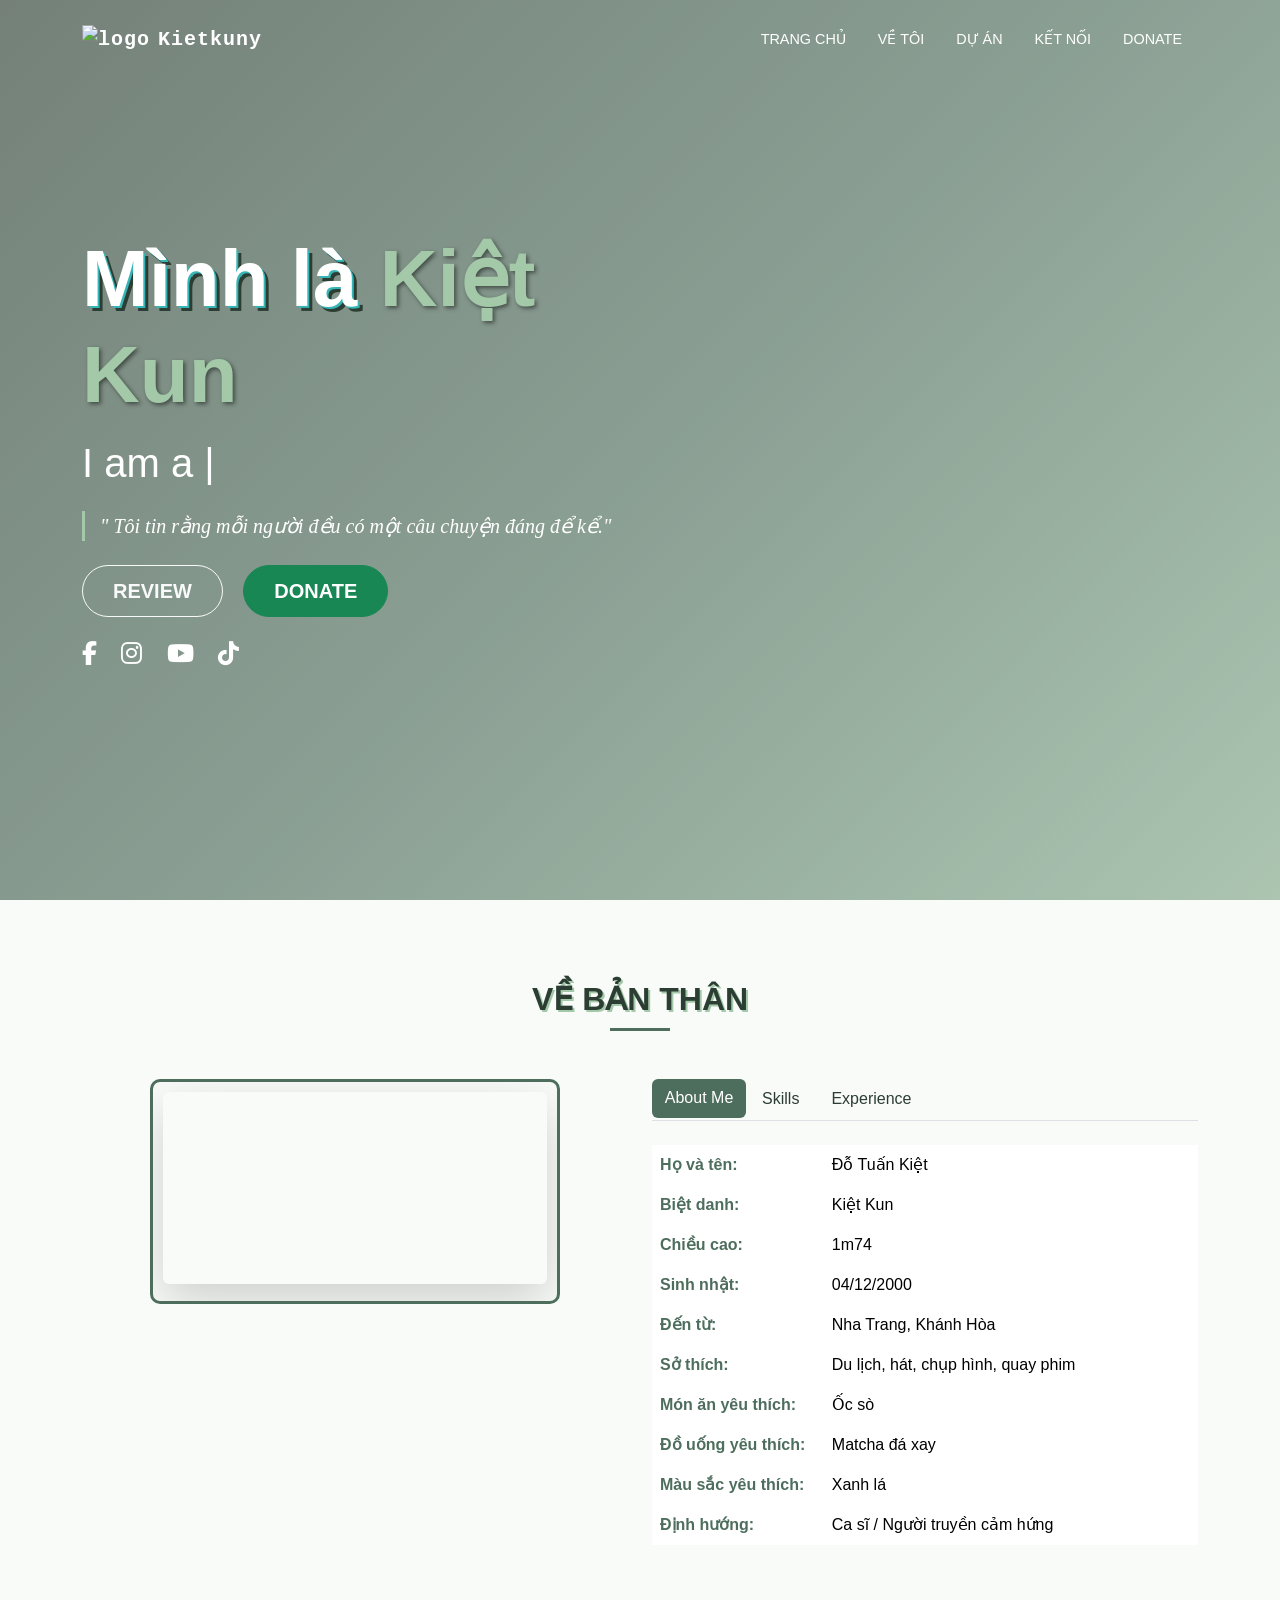
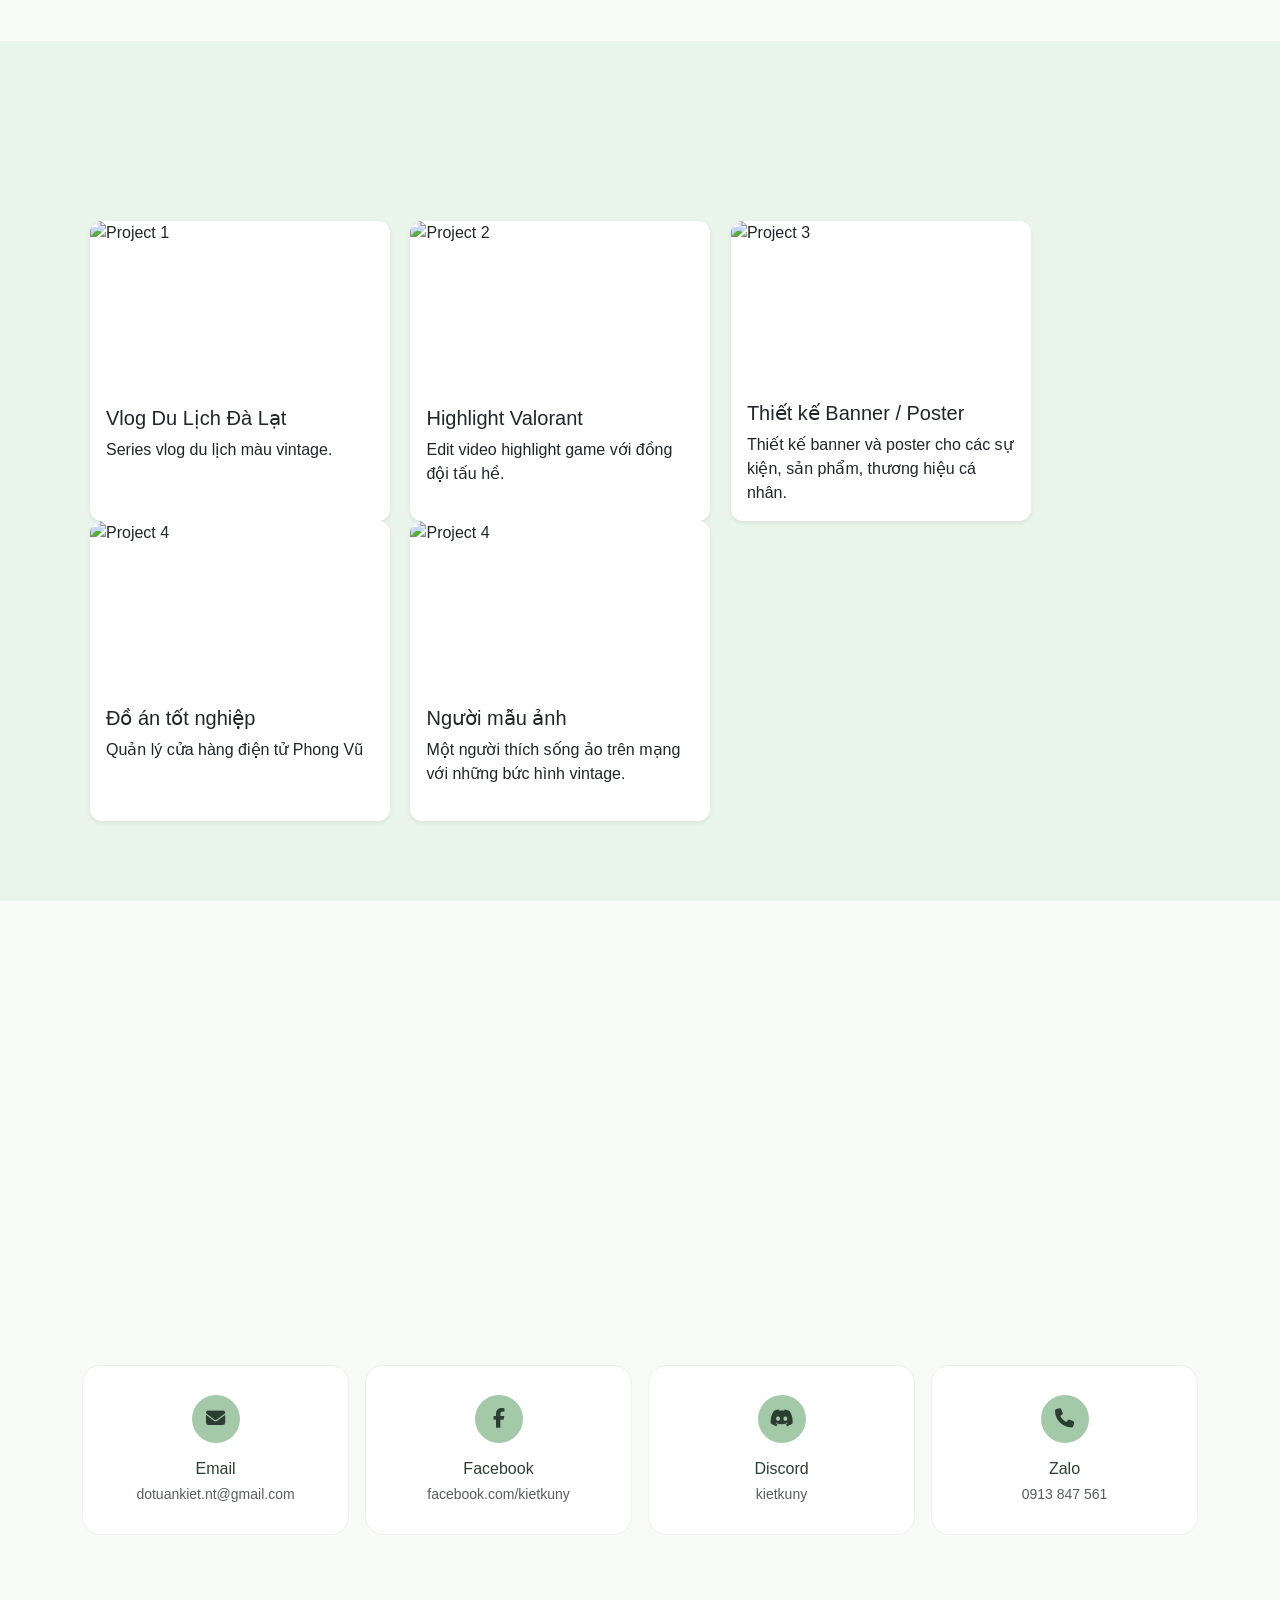
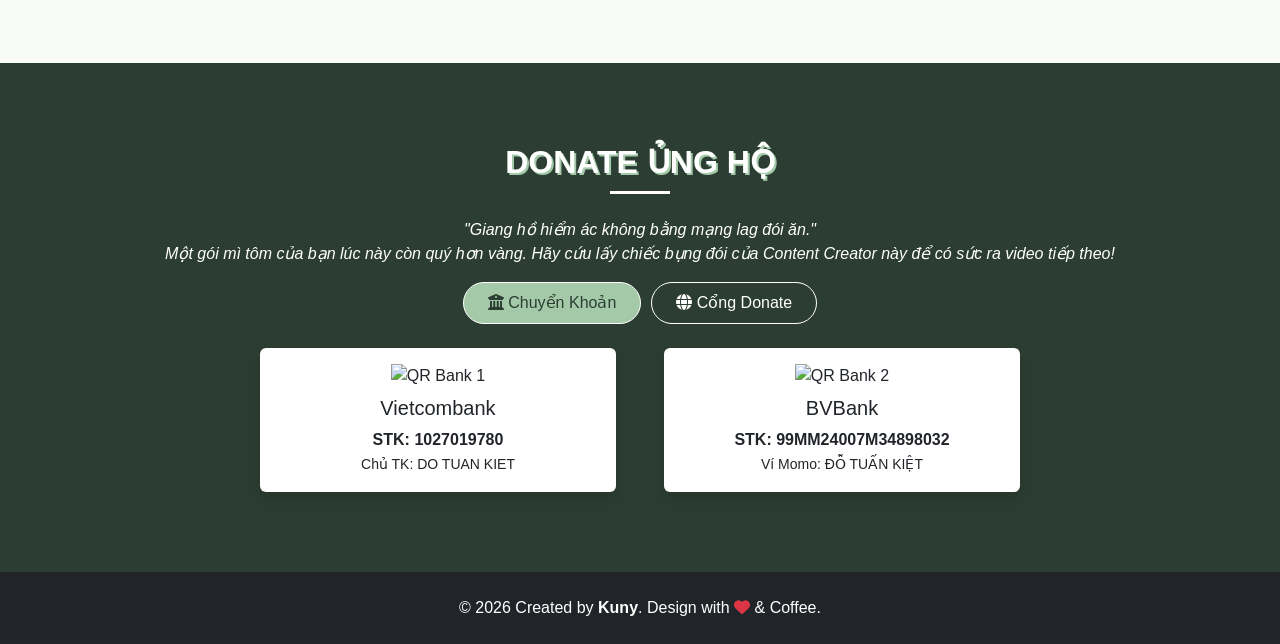
==== index.html @ 97b55688 "update" ====
<!DOCTYPE html>
<html lang="vi">

<head>
  <meta charset="UTF-8">
  <meta name="viewport" content="width=device-width, initial-scale=1.0">
  <title>Kiệt Kun</title>
  <link href="https://cdn.jsdelivr.net/npm/bootstrap@5.3.8/dist/css/bootstrap.min.css" rel="stylesheet"
    integrity="sha384-sRIl4kxILFvY47J16cr9ZwB07vP4J8+LH7qKQnuqkuIAvNWLzeN8tE5YBujZqJLB" crossorigin="anonymous">
  <link rel="stylesheet" href="https://cdnjs.cloudflare.com/ajax/libs/font-awesome/6.4.0/css/all.min.css">
  <link href="https://unpkg.com/aos@2.3.1/dist/aos.css" rel="stylesheet">
  <link rel="stylesheet" type="text/css" href="https://cdn.jsdelivr.net/npm/slick-carousel@1.8.1/slick/slick.css" />
  <link rel="stylesheet" type="text/css"
    href="https://cdn.jsdelivr.net/npm/slick-carousel@1.8.1/slick/slick-theme.css" />
  <link rel="stylesheet" href="style.css">
  <link rel="icon" type="image/x-icon" href="img/LogoWeb.svg">
</head>

<body>

  <nav class="navbar navbar-expand-lg fixed-top navbar-dark transition-all" id="mainNav">
    <div class="container">
      <a class="navbar-brand font-vintage" href="#home"><img src="img/LogoWeb.svg" alt="logo" width="40"
          class="me-2">Kietkuny</a>
      <button class="navbar-toggler" type="button" data-bs-toggle="collapse" data-bs-target="#navbarNav">
        <span class="navbar-toggler-icon"></span>
      </button>
      <div class="collapse navbar-collapse justify-content-end" id="navbarNav">
        <ul class="navbar-nav">
          <li class="nav-item px-lg-2 px-0"><a class="nav-link" href="#home">Trang chủ</a></li>
          <li class="nav-item px-lg-2 px-0"><a class="nav-link" href="#about">Về tôi</a></li>
          <li class="nav-item px-lg-2 px-0"><a class="nav-link" href="#projects">Dự án</a></li>
          <li class="nav-item px-lg-2 px-0"><a class="nav-link" href="#connection">Kết nối</a></li>
          <li class="nav-item px-lg-2 px-0"><a class="nav-link" href="#donate">Donate</a></li>
        </ul>
      </div>
    </div>
  </nav>

  <section id="home" class="d-flex align-items-end align-items-md-center position-relative">
    <div class="bg-overlay"></div>
    <!-- Giữ nguyên canvas âm nhạc của bạn -->
    <!-- <canvas id="canvas" style="position: absolute; z-index:2;"></canvas> -->
    <div class="container text-white position-relative z-2">
      <div class="row">
        <div class="col-xl-6 mb-5 mb-md-0 pb-5 pb-md-0">
          <h1 class="text-3d-vintage display-1 fw-bold" data-aos="fade-right">Mình là <span class="text-highlight">Kiệt
              Kun</span></h1>
          <h2 class="h1 mt-3" data-aos="fade-right" data-aos-delay="200">
            I am a <span class="txt-type" data-wait="2000"
              data-words='["CONTENT CREATOR","VIDEO EDITOR","DESIGNER","WEB DEVELOPER","IT SPECIALIST"]'></span><span
              class="cursor">|</span>
          </h2>
          <p class="lead fst-italic mt-md-4 mt-2 slogan" data-aos="fade-up" data-aos-delay="400">
            "&nbsp;Tôi tin rằng mỗi người đều có một câu chuyện đáng để kể."
            <!-- "&nbsp; Trong cuộc sống, ta không thật sự cần lời khuyên từ người khác. Họ không thể hiểu, cho đến lúc mình
            tự trải
            qua." -->
          </p>
          <div class="mt-md-4 mt-2" data-aos="fade-up" data-aos-delay="600">
            <a href="https://docs.google.com/forms/d/e/1FAIpQLSfxaPSi_sjHv0DlFE9_MrO3W6-qJ_SB66-bH8u1UAaRclapxg/viewform?usp=sf_link"
              class="btn btn-outline-light btn-lg me-3 custom-btn mt-sm-0">REVIEW</a>
            <a href="#donate" class="btn btn-success btn-lg custom-btn mt-sm-0">DONATE</a>
          </div>
          <div class="social-icons mt-md-4 mt-3" data-aos="fade-up" data-aos-delay="800">
            <a href="https://www.facebook.com/kietkuny/"><i class="fab fa-facebook-f"></i></a>
            <a href="https://www.instagram.com/kietkuny/"><i class="fab fa-instagram"></i></a>
            <a href="https://www.youtube.com/@kietkuny"><i class="fab fa-youtube"></i></a>
            <a href="https://www.tiktok.com/@kietkuny.social"><i class="fab fa-tiktok"></i></a>
          </div>
        </div>
      </div>
    </div>
  </section>

  <section id="about" class="section-padding">
    <div class="container">
      <div class="section-title text-center mb-5" data-aos="fade-up">
        <h2>Về Bản Thân</h2>
        <div class="line"></div>
      </div>
      <div class="row">
        <div class="col-lg-6 mb-4 mb-lg-0" data-aos="fade-right">
          <div class="about-img-wrapper mx-auto col-lg-8 ">
            <!-- <img src="img/about.jpg" alt="Profile" class="img-fluid rounded shadow-lg"> -->
            <video autoplay muted playsinline loop preload="auto" class="img-fluid rounded shadow-lg">
              <source src="img/about.mp4" type="video/mp4">
              Your browser does not support the video tag.
            </video>
          </div>
        </div>
        <div class="col-lg-6" data-aos="fade-left">
          <ul class="nav nav-tabs vintage-tabs mb-4" id="myTab" role="tablist">
            <li class="nav-item" role="presentation">
              <button class="nav-link active" id="info-tab" data-bs-toggle="tab" data-bs-target="#info"
                type="button">About Me</button>
            </li>
            <li class="nav-item" role="presentation">
              <button class="nav-link" id="skills-tab" data-bs-toggle="tab" data-bs-target="#skills"
                type="button">Skills</button>
            </li>
            <li class="nav-item" role="presentation">
              <button class="nav-link" id="exp-tab" data-bs-toggle="tab" data-bs-target="#exp"
                type="button">Experience</button>
            </li>
          </ul>
          <div class="tab-content" id="myTabContent">
            <div class="tab-pane fade show active" id="info" role="tabpanel">
              <table class="table table-borderless vintage-table">
                <tbody>
                  <tr>
                    <th>Họ và tên: </th>
                    <td class="ps-3">Đỗ Tuấn Kiệt</td>
                  </tr>
                  <tr>
                    <th>Biệt danh:</th>
                    <td class="ps-3">Kiệt Kun</td>
                  </tr>
                  <tr>
                    <th>Chiều cao:</th>
                    <td class="ps-3">1m74</td>
                  </tr>
                  <tr>
                    <th>Sinh nhật:</th>
                    <td class="ps-3">04/12/2000</td>
                  </tr>
                  <!-- <tr>
                    <th>Cung hoàng đạo:</th>
                    <td class="ps-3">Nhân mã</td>
                  </tr> -->
                  <!-- <tr>
                    <th>Tình trạng:</th>
                    <td class="ps-3">Độc thân</td>
                  </tr> -->
                  <tr>
                    <th>Đến từ: </th>
                    <td class="ps-3">Nha Trang, Khánh Hòa</td>
                  </tr>
                  <tr>
                    <th>Sở thích:</th>
                    <td class="ps-3">Du lịch, hát, chụp hình, quay phim</td>
                  </tr>
                  <tr>
                    <th>Món ăn yêu thích:</th>
                    <td class="ps-3">Ốc sò</td>
                  </tr>
                  <tr>
                    <th>Đồ uống yêu thích:</th>
                    <td class="ps-3">Matcha đá xay</td>
                  </tr>
                  <tr>
                    <th>Màu sắc yêu thích:</th>
                    <td class="ps-3">Xanh lá</td>
                  </tr>
                  <tr>
                    <th>Định hướng:</th>
                    <td class="ps-3">Ca sĩ / Người truyền cảm hứng</td>
                  </tr>
                </tbody>
              </table>
            </div>
            <div class="tab-pane fade" id="skills" role="tabpanel">
              <div class="skill-item mb-3">
                <div class="d-flex justify-content-between"><span>Adobe Premiere / Capcut</span><span>85%</span></div>
                <div class="progress">
                  <div class="progress-bar" style="width: 85%"></div>
                </div>
              </div>
              <div class="skill-item mb-3">
                <div class="d-flex justify-content-between"><span>Adobe Illustrator / Canva</span><span>80%</span></div>
                <div class="progress">
                  <div class="progress-bar" style="width: 80%"></div>
                </div>
              </div>
              <div class="skill-item mb-3">
                <div class="d-flex justify-content-between"><span>Viết content</span><span>80%</span></div>
                <div class="progress">
                  <div class="progress-bar" style="width: 80%"></div>
                </div>
              </div>
              <div class="skill-item mb-3">
                <div class="d-flex justify-content-between"><span>Chụp hình / Quay phim</span><span>90%</span></div>
                <div class="progress">
                  <div class="progress-bar" style="width: 90%"></div>
                </div>
              </div>
              <div class="skill-item mb-3">
                <div class="d-flex justify-content-between"><span>Wordpress / Low code</span><span>70%</span></div>
                <div class="progress">
                  <div class="progress-bar" style="width: 70%"></div>
                </div>
              </div>
              <div class="skill-item mb-3">
                <div class="d-flex justify-content-between"><span>Cài window / office</span><span>95%</span></div>
                <div class="progress">
                  <div class="progress-bar" style="width: 95%"></div>
                </div>
              </div>
            </div>
            <div class="tab-pane fade" id="exp" role="tabpanel">
              <div class="timeline-item">
                <h5>IT văn phòng</h5>
                <span class="text-muted">10/2025 - 4/2026</span>
                <p>Hỗ trợ phần cứng và phần mềm, khắc phục sự cố kỹ thuật và tạo banner và video quảng cáo cho công ty
                  và
                  nhà hàng.</p>
              </div>
              <div class="timeline-item">
                <h5>Lập trình low code</h5>
                <span class="text-muted">1/2025 - 6/2025</span>
                <p>Phát triển ứng dụng bằng các nền tảng low code (outsystems)</p>
              </div>
              <div class="timeline-item mt-3">
                <h5>IT Bệnh viện</h5>
                <span class="text-muted">4/2024 - 10/2024</span>
                <p>Quản lý phần mềm và phần cứng ở bệnh viện</p>
              </div>
              <div class="timeline-item mt-3">
                <h5>Lập trình website wordpress</h5>
                <span class="text-muted">11/2023 - 2/2024</span>
                <p>Lập trình frontend website wordpress</p>
              </div>
            </div>
          </div>
        </div>
      </div>
    </div>
  </section>

  <section id="projects" class="section-padding bg-light-green">
    <div class="container">
      <div class="section-title text-center mb-5" data-aos="fade-up">
        <h2>Dự Án Đã Làm</h2>
        <div class="line"></div>
      </div>
      <div class="project-slider" data-aos="zoom-in">
        <a href="https://youtu.be/KRDoWgZm43k?si=TYJfLD7tgCbdJThU" class="project-card mx-2 text-decoration-none">
          <div class="card-3d card border-0 shadow-sm">
            <div class="overflow-hidden card-img-wrapper">
              <img src="img/project-2.jpg" class="card-img-top" alt="Project 1">
            </div>
            <div class="card-body">
              <h5 class="card-title">Vlog Du Lịch Đà Lạt</h5>
              <p class="card-text">Series vlog du lịch màu vintage.</p>
            </div>
          </div>
        </a>
        <a href="https://youtu.be/jgY2ZSnOLbM?si=ZwVmwtkTjX5RrKqD" class="project-card mx-2 text-decoration-none">
          <div class="card-3d card border-0 shadow-sm">
            <div class="overflow-hidden card-img-wrapper">
              <img src="img/project-5.jpg" class="card-img-top" alt="Project 2">
            </div>
            <div class="card-body">
              <h5 class="card-title">Highlight Valorant</h5>
              <p class="card-text">Edit video highlight game với đồng đội tấu hề.</p>
            </div>
          </div>
        </a>
        <a href="#" class="project-card mx-2 text-decoration-none" data-bs-toggle="modal"
          data-bs-target="#modal-banner">
          <div class="card-3d card border-0 shadow-sm">
            <div class="overflow-hidden card-img-wrapper">
              <img src="img/project-3.jpg" class="card-img-top" alt="Project 3">
            </div>
            <div class="card-body">
              <h5 class="card-title">Thiết kế Banner / Poster</h5>
              <p class="card-text">Thiết kế banner và poster cho các sự kiện, sản phẩm, thương hiệu cá nhân.</p>
            </div>
          </div>
        </a>
        <a href="https://github.com/kietkuny/phongvustore" class="project-card mx-2 text-decoration-none">
          <div class="card-3d card border-0 shadow-sm">
            <div class="overflow-hidden card-img-wrapper">
              <img src="img/project-1.jpg" class="card-img-top" alt="Project 4">
            </div>
            <div class="card-body">
              <h5 class="card-title">Đồ án tốt nghiệp</h5>
              <p class="card-text">Quản lý cửa hàng điện tử Phong Vũ</p>
            </div>
          </div>
        </a>
        <a href="#" class="project-card mx-2 text-decoration-none" data-bs-toggle="modal" data-bs-target="#modal-img">
          <div class="card-3d card border-0 shadow-sm">
            <div class="overflow-hidden card-img-wrapper">
              <img src="img/project-4.jpg" class="card-img-top" alt="Project 4">
            </div>
            <div class="card-body">
              <h5 class="card-title">Người mẫu ảnh</h5>
              <p class="card-text">Một người thích sống ảo trên mạng với những bức hình vintage.</p>
            </div>
          </div>
        </a>

      </div>

      <div class="project-items-slider">
        <div class="modal fade" id="modal-banner" tabindex="-1" aria-labelledby="exampleModalLabel" aria-hidden="true">
          <div class="modal-dialog modal-xl modal-dialog-centered">
            <div class="modal-content">
              <div class="modal-header text-center">
                <h1 class="modal-title fs-5 w-100" id="exampleModalLabel">Thiết kế Banner / Poster</h1>
                <button type="button" class="btn-close" data-bs-dismiss="modal" aria-label="Close"></button>
              </div>
              <div class="modal-body modal-slider mb-3">
                <div class="slider-for">
                  <div><img src="img/design/Hiền triết Sage.png" alt="Hiền triết Sage"></div>
                  <div><img src="img/design/hpny.png" alt="hpny"></div>
                  <div><img src="img/design/poster vqmm.png" alt="poster vqmm"></div>
                  <div><img src="img/design/Thumbnail.png" alt="Thumbnail"></div>
                  <div><img src="img/design/tết poster.png" alt="tết poster"></div>
                  <div><img src="img/design/Đánh giá GGMaps.png" alt="Đánh giá GGMaps"></div>
                  <div><img src="img/design/ytc1-4.png" alt="ytc1-4"></div>
                  <div><img src="img/design/ytc16-5.png" alt="ytc16-5"></div>
                  <div><img src="img/design/ytc30-4.1-5.png" alt="ytc30-4.1-5"></div>
                </div>
                <div class="slider-nav mt-4">
                  <div><img src="img/design/Hiền triết Sage.png" alt="Hiền triết Sage"></div>
                  <div><img src="img/design/hpny.png" alt="hpny"></div>
                  <div><img src="img/design/poster vqmm.png" alt="poster vqmm"></div>
                  <div><img src="img/design/Thumbnail.png" alt="Thumbnail"></div>
                  <div><img src="img/design/tết poster.png" alt="tết poster"></div>
                  <div><img src="img/design/Đánh giá GGMaps.png" alt="Đánh giá GGMaps"></div>
                  <div><img src="img/design/ytc1-4.png" alt="ytc1-4"></div>
                  <div><img src="img/design/ytc16-5.png" alt="ytc16-5"></div>
                  <div><img src="img/design/ytc30-4.1-5.png" alt="ytc30-4.1-5"></div>
                </div>
              </div>
            </div>
          </div>
        </div>
        <div class="modal fade" id="modal-img" tabindex="-1" aria-labelledby="exampleModalLabel" aria-hidden="true">
          <div class="modal-dialog modal-xl modal-dialog-centered">
            <div class="modal-content">
              <div class="modal-header text-center">
                <h1 class="modal-title fs-5 w-100" id="exampleModalLabel">Thiết kế Banner / Poster</h1>
                <button type="button" class="btn-close" data-bs-dismiss="modal" aria-label="Close"></button>
              </div>
              <div class="modal-body modal-slider mb-3">
                <div class="slider-for">
                </div>
                <div class="slider-nav mt-4">
                </div>
              </div>
            </div>
          </div>
        </div>
      </div>
    </div>
  </section>

  <section id="connection" class="section-padding mb-5">
    <div class="container">
      <div class="section-title text-center mb-1" data-aos="fade-up">
        <h2>Kết Nối & Hợp Tác</h2>
        <p class="text-muted">Đang tìm đồng đội cùng chí hướng Content Creator</p>
        <div class="line"></div>
      </div>
      <div class="row justify-content-center mb-2">
        <div class="col-md-4 mb-4" data-aos="flip-left">
          <div class="connect-card text-center p-4">
            <div class="icon-circle mb-3"><i class="fas fa-video"></i></div>
            <h4>Video Production</h4>
            <p>Chuyên quay dựng, lên ý tưởng kịch bản video ngắn/dài.</p>
          </div>
        </div>
        <div class="col-md-4 mb-4" data-aos="flip-up" data-aos-delay="100">
          <div class="connect-card text-center p-4 highlight-card">
            <div class="icon-circle mb-3"><i class="fas fa-handshake"></i></div>
            <h4>Tìm Đồng Đội</h4>
            <p>Cần tìm 1 bạn đam mê làm content, không ngại diễn xuất, cùng nhau xây kênh triệu sub!</p>
            <!-- <button class="btn btn-sm btn-outline-success mt-2">Inbox Ngay</button> -->
          </div>
        </div>
        <div class="col-md-4 mb-4" data-aos="flip-right" data-aos-delay="200">
          <div class="connect-card text-center p-4">
            <div class="icon-circle mb-3"><i class="fas fa-paint-brush"></i></div>
            <h4>Creative Design</h4>
            <p>Thiết kế thumbnail, poster, bộ nhận diện thương hiệu cá nhân.</p>
          </div>
        </div>
      </div>

      <div class="row justify-content-center contact-links gx-3 gy-3" data-aos="fade-up">
        <div class="col-6 col-sm-3">
          <a href="mailto:contact@kietkuny.com" class="contact-option text-center text-decoration-none">
            <div class="icon-circle mb-3"><i class="fas fa-envelope"></i></div>
            <h5>Email</h5>
            <p class="small text-muted mb-0">dotuankiet.nt@gmail.com</p>
          </a>
        </div>
        <div class="col-6 col-sm-3">
          <a href="https://facebook.com/kietkuny" target="_blank"
            class="contact-option text-center text-decoration-none">
            <div class="icon-circle mb-3"><i class="fab fa-facebook-f"></i></div>
            <h5>Facebook</h5>
            <p class="small text-muted mb-0">facebook.com/kietkuny</p>
          </a>
        </div>
        <div class="col-6 col-sm-3">
          <a href="#" class="contact-option text-center text-decoration-none">
            <div class="icon-circle mb-3"><i class="fab fa-discord"></i></div>
            <h5>Discord</h5>
            <p class="small text-muted mb-0">kietkuny</p>
          </a>
        </div>
        <div class="col-6 col-sm-3">
          <a href="#" class="contact-option text-center text-decoration-none">
            <div class="icon-circle mb-3"><i class="fas fa-phone"></i></div>
            <h5>Zalo</h5>
            <p class="small text-muted mb-0">0913 847 561</p>
          </a>
        </div>
      </div>
    </div>
  </section>

  <section id="donate" class="section-padding bg-vintage-dark text-white">
    <div class="container">
      <div class="section-title text-center mb-4" data-aos="fade-down">
        <h2 class="text-white">Donate Ủng Hộ</h2>
        <div class="line bg-white"></div>
      </div>

      <div class="text-center mb-3 donate-humor" data-aos="zoom-in">
        <p>"Giang hồ hiểm ác không bằng mạng lag đói ăn." <br>
          Một gói mì tôm của bạn lúc này còn quý hơn vàng. Hãy cứu lấy chiếc bụng đói của Content Creator này để có sức
          ra video tiếp theo!</p>
      </div>

      <div data-aos="fade-up">
        <ul class="nav nav-pills justify-content-center mb-4" id="donateTab" role="tablist">
          <li class="nav-item mt-3 mt-sm-0" role="presentation">
            <button class="nav-link active rounded-pill px-4" id="bank-tab" data-bs-toggle="pill" data-bs-target="#bank"
              type="button"><i class="fas fa-university"></i> Chuyển Khoản</button>
          </li>
          <li class="nav-item mt-3 mt-sm-0" role="presentation">
            <button class="nav-link rounded-pill px-4" id="platform-tab" data-bs-toggle="pill"
              data-bs-target="#platform" type="button"><i class="fas fa-globe"></i> Cổng Donate</button>
          </li>
        </ul>

        <div class="tab-content text-center" id="donateTabContent">
          <div class="tab-pane fade show active" id="bank" role="tabpanel">
            <div class="row justify-content-center gap-4">
              <div class="col-md-5 col-lg-4">
                <div class="bg-white p-3 rounded text-dark shadow qr-card">
                  <img src="img/IMG_6913.JPG" alt="QR Bank 1" class="img-fluid mb-2">
                  <h5>Vietcombank</h5>
                  <p class="mb-0 fw-bold copy-text">STK: 1027019780</p>
                  <small>Chủ TK: DO TUAN KIET</small>
                </div>
              </div>
              <div class="col-md-5 col-lg-4 mt-3 mt-md-0">
                <div class="bg-white p-3 rounded text-dark shadow qr-card">
                  <img src="img/IMG_6016.JPG" alt="QR Bank 2" class="img-fluid mb-2">
                  <h5>BVBank</h5>
                  <p class="mb-0 fw-bold copy-text">STK: 99MM24007M34898032</p>
                  <small>Ví Momo: ĐỖ TUẤN KIỆT</small>
                </div>
              </div>
            </div>
          </div>
          <div class="tab-pane fade" id="platform" role="tabpanel">
            <div class="row justify-content-center gap-4">
              <a href="https://zypage.com/kietkuny" class="col-md-5 col-lg-4 donate-link-card">
                <div class="card bg-dark text-white h-100 border-secondary hover-effect">
                  <div class="card-body d-flex flex-column align-items-center justify-content-center">
                    <img src="img/zypage.jpeg" alt="zypage" class="img-fluid mb-2">
                    <h5>Zypage</h5>
                    <small>zypage.com/kietkuny</small>
                  </div>
                </div>
              </a>
              <a href="https://wescan.vn/kietkuny" class="col-md-5 col-lg-4 donate-link-card">
                <div class="card bg-dark text-white h-100 border-secondary hover-effect">
                  <div class="card-body d-flex flex-column align-items-center justify-content-center">
                    <img src="img/wescan.png" alt="WeScan" class="img-fluid mb-2">
                    <h5>WeScan</h5>
                    <small>wescan.vn/kietkuny</small>
                  </div>
                </div>
              </a>
            </div>
          </div>
        </div>
      </div>
    </div>
  </section>

  <footer class="bg-dark text-white text-center py-4">
    <div class="container">
      <p class="mb-0">&copy; 2026 Created by <strong>Kuny</strong>. Design with <i class="fas fa-heart text-danger"></i>
        &
        Coffee.</p>
    </div>
  </footer>

  <script src="https://code.jquery.com/jquery-3.6.0.min.js"></script>
  <script src="https://cdn.jsdelivr.net/npm/bootstrap@5.3.8/dist/js/bootstrap.bundle.min.js"
    integrity="sha384-FKyoEForCGlyvwx9Hj09JcYn3nv7wiPVlz7YYwJrWVcXK/BmnVDxM+D2scQbITxI"
    crossorigin="anonymous"></script>
  <script src="https://unpkg.com/aos@2.3.1/dist/aos.js"></script>
  <script type="text/javascript" src="https://cdn.jsdelivr.net/npm/slick-carousel@1.8.1/slick/slick.min.js"></script>
  <script src="script.js"></script>
  <script>
    (function () {
      // Canvas music + notes script (scoped)
      const audioCtx = new (window.AudioContext || window.webkitAudioContext)();

      const frecuencias = [4186.01, 3951.07, 3729.31, 3520.00, 3322.44, 3135.96, 2959.96, 2793.83, 2637.02, 2489.02, 2349.32, 2217.46, 2093.00, 1975.53, 1864.66, 1760.00, 1661.22, 1567.98, 1479.98, 1396.91, 1318.51, 1244.51, 1174.66, 1108.73, 1046.50, 987.767, 932.328, 880.000, 830.609, 783.991, 739.989, 698.456, 659.255, 622.254, 587.330, 554.365, 523.251, 493.883, 466.164, 440.000, 415.305, 391.995, 369.994, 349.228, 329.628, 311.127, 293.665, 277.183, 261.626, 246.942, 233.082, 220.000, 207.652, 195.998, 184.997, 174.614, 164.814, 155.563, 146.832, 138.591, 130.813, 123.471, 116.541, 110.000, 103.826, 97.9989, 92.4986, 87.3071, 82.4069, 77.7817, 73.4162, 69.2957, 65.4064, 61.7354, 58.2705, 55.0000, 51.9130, 48.9995, 46.2493, 43.6536, 41.2035, 38.8909, 36.7081, 34.6479];
      const symbols = ['\u2669', '\u266a', ' \u266b', '\u266c'];

      const canvas = document.getElementById('canvas');
      if (!canvas) return;
      const ctx = canvas.getContext('2d');
      let cw = canvas.width = window.innerWidth, cx = cw / 2;
      let ch = canvas.height = window.innerHeight, cy = ch / 2;

      let w = cw / 12;
      let h = ch / 7;
      let requestId = null;
      const rad = Math.PI / 180;

      const rects = [];
      const notes = [];
      const particles = [];

      class Rect {
        constructor(x, y, freq) {
          this.w = cw / 12;
          this.h = ch / 7;
          this.x = x;
          this.y = y;
          this.stop = true;
          this.frequency = freq;
          this.waveform = 'triangle';
          this.dur = .75;
          this.initialGain = .15;
        }
        play() {
          this.oscillator = audioCtx.createOscillator();
          this.gain = audioCtx.createGain();
          this.gain.gain.value = this.initialGain;
          this.oscillator.type = this.waveform;
          this.oscillator.frequency.value = this.frequency;
          this.gain.gain.exponentialRampToValueAtTime(0.01, audioCtx.currentTime + this.dur);
          this.oscillator.connect(this.gain);
          this.gain.connect(audioCtx.destination);
          this.oscillator.start(audioCtx.currentTime);
          this.stop = false;
          this.oscillator.stop(audioCtx.currentTime + this.dur);
          this.oscillator.onended = () => this.stop = true;
        }
        update(cw, ch) {
          this.w = cw / 12;
          this.h = ch / 7;
        }
        isPointInPath(m) {
          let x = this.x * this.w;
          let y = this.y * this.h;
          ctx.beginPath();
          ctx.rect(x, y, this.w, this.h);
          if (ctx.isPointInPath(m.x, m.y) && this.stop) { this.play(); }
        }
      }

      for (let y = 0; y < 7; y++) {
        for (let x = 0; x < 12; x++) {
          let freq = frecuencias[rects.length];
          let r = new Rect(x, y, freq);
          rects.push(r);
        }
      }

      class Particle {
        constructor() {
          this.r = 50 + Math.random() * 100;
          this.x = this.r + Math.random() * (cw - this.r);
          this.y = Math.random() * ch;
          this.speed = .5 + Math.random() * 2;
        }
        draw() {
          ctx.beginPath();
          ctx.arc(this.x, this.y, this.r, 0, 2 * Math.PI);
          ctx.fillStyle = grd();
          ctx.fill();
        }
        update() {
          if (this.y < -this.r) {
            this.y = ch + this.r;
            this.x = this.r + Math.random() * (cw - this.r);
          }
          this.y -= this.speed;
        }
      }

      for (let i = 0; i < 20; i++) {
        let p = new Particle();
        particles.push(p)
      }

      class Note {
        constructor(m) {
          this.text = symbols[~~(Math.random() * symbols.length)];
          this.x = m.x;
          this.y = m.y;
          this.fontSize = 10 + ~~(Math.random() * 40);
          this.alp = 1;
          this.speed = Math.random() + .5;
          this.frames = Math.random() * 360;
          this.angle = Math.sin(this.frames * rad) * Math.PI / 2;
        }
        draw() {
          ctx.save();
          ctx.translate(this.x, this.y);
          ctx.rotate(this.angle);
          ctx.font = this.fontSize + "px Verdana";
          ctx.textAlign = "center";
          ctx.textBaseline = "middle";
          ctx.fillStyle = `rgba(255, 255, 255, ${this.alp})`;
          ctx.fillText(this.text, 0, 0);
          ctx.restore();
        }
        update() {
          this.frames++;
          this.fontSize += .1;
          this.alp -= .01;
          this.angle = Math.sin(this.frames * rad) * Math.PI / 2;
          this.y -= this.speed;
          this.x += Math.sin(this.frames * rad);
        }
      }

      function Draw() {
        requestId = window.requestAnimationFrame(Draw);
        ctx.clearRect(0, 0, cw, ch);
        particles.map((p) => { p.update(); p.draw(); });
        notes.map((n, index) => {
          n.update(); n.draw(); if (n.alp <= 0) { notes.splice(index, 1); }
        });
      }

      function Init() {
        if (requestId) { window.cancelAnimationFrame(requestId); requestId = null; }
        cw = canvas.width = window.innerWidth; w = cw / 12;
        ch = canvas.height = window.innerHeight; h = ch / 7;
        rects.map((r) => r.update(cw, ch));
        particles.map((p) => p.update());
        Draw();
      };

      setTimeout(function () {
        Init();
        window.addEventListener('resize', Init, false);
      }, 15);

      canvas.addEventListener("mousemove", function (evt) {
        // resume audio context on first interaction (some browsers require gesture)
        if (audioCtx.state === 'suspended') { audioCtx.resume(); }
        let m = oMousePos(canvas, evt);
        rects.map((r) => r.isPointInPath(m));
        if (Math.random() < .4) { let note = new Note(m); notes.push(note); }
      });

      function grd() {
        let grd = ctx.createLinearGradient(0, 0, canvas.width, 0);
        grd.addColorStop(0, "#2c3e335b");
        grd.addColorStop(1, "#a3c9a85c");
        return grd;
      }

      function oMousePos(canvas, evt) {
        var ClientRect = canvas.getBoundingClientRect();
        return {
          x: Math.round(evt.clientX - ClientRect.left),
          y: Math.round(evt.clientY - ClientRect.top)
        }
      }
    })();
  </script>
</body>

</html>
---- style.css ----
﻿/* --- Variables & General --- */
:root {
  --primary-green: #4E6E5D;
  /* Vintage Green */
  --light-green: #A3C9A8;
  --dark-green: #2C3E33;
  --bg-loang: linear-gradient(135deg, #2c3e33 0%, #4e6e5d 50%, #84a98c 100%);
  --font-main: 'Segoe UI', Tahoma, Geneva, Verdana, sans-serif;
}

body {
  font-family: var(--font-main);
  overflow-x: hidden;
  color: #333;
  background-color: #f9fbf9;
}

/* --- Typography --- */
.font-vintage {
  font-family: 'Courier New', Courier, monospace;
  /* Kiểu máy đánh chữ */
  font-weight: bold;
  letter-spacing: 1px;
}

.section-title h2 {
  color: var(--dark-green);
  text-transform: uppercase;
  font-weight: 700;
  text-shadow: 2px 2px 0px var(--light-green);
}

.section-title .line {
  width: 60px;
  height: 3px;
  background-color: var(--primary-green);
  margin: 10px auto;
}

/* --- Navbar --- */
.navbar {
  transition: all 0.5s ease;
  padding: 20px 0;
}

.navbar.scrolled {
  background-color: var(--dark-green);
  padding: 10px 0;
  box-shadow: 0 2px 10px rgba(0, 0, 0, 0.3);
}

.navbar-brand i {
  color: var(--light-green);
}

.navbar .nav-link {
  color: white;
  font-weight: 500;
  text-transform: uppercase;
  font-size: 0.9rem;
}

/* Khi menu được Active */
.navbar-nav .nav-link.active {
  color: #A3C9A8 !important;
  /* Thêm gạch chân nếu thích */
  transition: all 0.3s;
}

/* (Tuỳ chọn) Màu khi di chuột vào cũng giống màu active luôn */
.navbar-nav .nav-link:hover {
  color: #A3C9A8;
}

/* --- Banner --- */
#home {
  height: 100vh;
  background: url('img/bg_1hi.jpg') no-repeat center top/cover fixed;
  background-attachment: fixed;
  position: relative;
  overflow: hidden;
}

/* Canvas inside home - cover hero area and allow drawing notes */
#home canvas {
  position: absolute;
  top: 0;
  left: 0;
  width: 100%;
  height: 100%;
  display: block;
  z-index: 2;
}

/* Ensure overlay sits below canvas and content above canvas */
#home .bg-overlay {
  z-index: 1;
}

#home .container {
  position: relative;
  z-index: 3;
}

/* Hiệu ứng màu loang phủ lên banner */
.bg-overlay {
  position: absolute;
  top: 0;
  left: 0;
  width: 100%;
  height: 100%;
  background: var(--bg-loang);
  opacity: 0.65;
  mix-blend-mode: multiply;
}

.text-highlight {
  color: var(--light-green);
  text-shadow: 2px 2px 4px rgba(0, 0, 0, 0.5);
}

.text-3d-vintage {
  color: #ffffff;
  text-shadow: 2px 2px 0px #37b5b6, 5px 5px 0px #2c3e33;
  animation: floatText 4s ease-in-out infinite;
}

.cursor {
  animation: blink 1s infinite;
}

@keyframes blink {
  0%, 100% {
    opacity: 1;
  }

  50% {
    opacity: 0;
  }
}

.slogan {
  font-family: 'Times New Roman', Times, serif;
  border-left: 3px solid var(--light-green);
  padding-left: 15px;
}

.custom-btn {
  border-radius: 50px;
  padding: 10px 30px;
  font-weight: 600;
  transition: 0.3s;
}

@media (max-width: 768px) {
  .custom-btn {
    font-size: 0.9rem;
    padding: 8px 20px;
  }
}

.custom-btn:hover {
  transform: translateY(-3px);
  box-shadow: 0 5px 15px rgba(0, 0, 0, 0.3);
}

.social-icons a i {
  color: white;
  font-size: 1.5rem;
  margin-right: 20px;
  transition: 0.3s;
}

.social-icons a:hover i {
  color: var(--light-green);
  transform: scale(1.2);
}

/* --- About Me --- */
.section-padding {
  padding: 80px 0;
}

.about-img-wrapper {
  position: relative;
  padding: 10px;
  border: 3px solid var(--primary-green);
  border-radius: 10px;
}


.vintage-tabs .nav-link {
  color: var(--dark-green);
  border: none;
  border-bottom: 2px solid transparent;
}

.vintage-tabs .nav-link.active {
  color: white;
  background-color: var(--primary-green);
  border-bottom: 2px solid transparent;
  border-radius: 6px;
  padding: 0.4rem 0.8rem;
}

.vintage-table th {
  width: 30%;
  color: var(--primary-green);
}

.progress-bar {
  background-color: var(--primary-green);
}

.timeline-item {
  border-left: 2px solid var(--light-green);
  padding-left: 20px;
  position: relative;
}

.timeline-item::before {
  content: '';
  position: absolute;
  left: -6px;
  top: 5px;
  width: 10px;
  height: 10px;
  background: var(--dark-green);
  border-radius: 50%;
}

/* --- Projects (Slick Slider) --- */
.bg-light-green {
  background-color: #e9f5eb;
}

.card-3d {
  border: 2px solid #2c3e33;
  border-radius: 12px;
  box-shadow: 8px 8px 0px #2c3e33;
  overflow: hidden;
  transition: transform 0.4s ease, box-shadow 0.4s ease;
  background: #ffffff;
  transform-style: preserve-3d;
}

.card-3d:hover {
  /* Hiệu ứng nghiêng 3D khi hover */
  transform: perspective(1000px) rotateX(4deg) rotateY(-4deg) translateY(-10px) scale(1.02);
  box-shadow: 15px 15px 0px rgba(44, 62, 51, 0.8);
}

/* --- KEYFRAMES (Hiệu ứng vòng lặp) --- */

@keyframes floatText {
  0%, 100% {
    transform: translateY(0);
  }

  50% {
    transform: translateY(-8px);
  }
}

.project-card {
  width: 300px;
  display: inline-block;
  color: inherit;
}

.project-card,
.project-card:hover,
.project-card:visited,
.project-card:active {
  color: inherit;
  text-decoration: none;
}

.project-card .card {
  transition: 0.3s;
  cursor: pointer;
  height: 300px;
}

.project-card .card-title,
.project-card .card-text {
  color: inherit;
}

.project-card:hover .card-title,
.project-card:hover .card-text {
  color: white;
}

.card-img-wrapper img {
  display: block;
  width: 100%;
  aspect-ratio: 16/9;
  height: auto;
  object-fit: cover;
}

.project-card:hover .card {
  background-color: var(--primary-green);
  color: white;
}

.project-card .card-img-top {
  transition: transform 0.5s ease;
}

.project-card:hover .card-img-top {
  transform: scale(1.1);
}

.slick-dots li button:before {
  font-size: 12px;
  color: var(--dark-green);
}

.slick-dots li.slick-active button:before {
  color: var(--primary-green);
}

/* Custom triangular arrows for project slider */
.project-slider {
  position: relative;
}

.custom-arrow {
  position: absolute;
  top: 50%;
  transform: translateY(-50%);
  width: 48px;
  height: 48px;
  border-radius: 50%;
  background: rgba(255, 255, 255, 0.95);
  border: 2px solid var(--primary-green);
  display: flex;
  align-items: center;
  justify-content: center;
  padding: 0;
  cursor: pointer;
  z-index: 5;
  box-shadow: 0 4px 10px rgba(0, 0, 0, 0.08);
}

.custom-arrow:before {
  content: '';
  display: block;
  width: 0;
  height: 0;
  border-top: 10px solid transparent;
  border-bottom: 10px solid transparent;
}

.custom-arrow.prev {
  left: -20px;
}

.custom-arrow.prev:before {
  border-right: 14px solid var(--primary-green);
}

.custom-arrow.next {
  right: -20px;
}

.custom-arrow.next:before {
  border-left: 14px solid var(--primary-green);
}

.modal-slider .slider-for {
  min-height: 300px;
}

/* Show slider-nav by default but hide it only until Slick is initialized.
   Avoid global !important so the nav can be visible on larger screens
   and won't stay hidden before Slick initializes. */
.modal-slider .slider-nav {
  min-height: 80px;
  display: block;
}

/* Hide thumbnail nav only while Slick has not initialized. */
.modal-slider .slider-nav:not(.slick-initialized) {
  /* fallback for browsers where inline styles might override display,
     use visibility/opacity to prevent flicker before JS runs */
  display: none;
  visibility: hidden;
  opacity: 0;
  height: 0;
  overflow: hidden;
  pointer-events: none;
}

/* When slider is ready (set by JS), reveal thumbnails smoothly */
.modal-slider.slick-ready .slider-nav {
  display: block;
  visibility: visible;
  opacity: 1;
  height: auto;
  overflow: visible;
  pointer-events: auto;
}

.modal-slider .slider-for .slick-slide,
.modal-slider .slider-nav .slick-slide {
  display: flex;
  align-items: center;
  justify-content: center;
}

.modal-slider .slider-for img {
  width: 100%;
  height: 400px;
  object-fit: contain;
}

.modal-slider .slider-nav img {
  height: 80px;
  object-fit: cover;
  cursor: pointer;
  border-radius: 12px;
  transition: transform 0.25s ease, box-shadow 0.25s ease, border-color 0.25s ease;
}

.modal-slider .slider-nav .slick-current img,
.modal-slider .slider-nav .slick-current .slick-slide img {
  border: 3px solid var(--dark-green);
  box-shadow: 0 0 0 2px rgba(163, 201, 168, 0.25);
  transform: scale(1.02);
  padding: 5px;
}

.modal-slider .slider-nav .slick-current {
  z-index: 2;
}

.modal-slider .slider-nav .slick-slide {
  padding: 0 6px;
}

.modal-slider .slider-nav {
  margin: 0 -6px;
}

.modal-slider .slider-for .slick-list {
  min-height: 400px;
}

.modal-slider .slider-nav .slick-list {
  min-height: 80px;
}

.modal-slider .slick-dots {
  margin-top: 8px;
}

.modal-slider .slick-dots li button:before {
  font-size: 10px;
}

.modal-slider .custom-arrow.small-nav {
  width: 32px;
  height: 32px;
}

.modal-slider .custom-arrow.small-nav.prev {
  left: -12px;
}

.modal-slider .custom-arrow.small-nav.next {
  right: -12px;
}

/* --- Connection --- */
.connect-card {
  background: white;
  border-radius: 10px;
  box-shadow: 0 5px 20px rgba(0, 0, 0, 0.05);
  transition: 0.3s;
  height: 100%;
  border: 1px solid #eee;
}

.connect-card:hover {
  transform: translateY(-10px);
  border-color: var(--primary-green);
}

.icon-circle {
  width: 60px;
  height: 60px;
  background: var(--light-green);
  border-radius: 50%;
  display: flex;
  align-items: center;
  justify-content: center;
  margin: 0 auto;
  font-size: 1.5rem;
  color: var(--dark-green);
}

.highlight-card {
  background: #f0fff4;
  border: 2px dashed var(--primary-green);
}

.contact-links .contact-option {
  background: white;
  border-radius: 18px;
  border: 1px solid #eee;
  padding: 20px 16px;
  min-height: 170px;
  display: flex;
  flex-direction: column;
  align-items: center;
  justify-content: center;
  transition: transform 0.3s ease, border-color 0.3s ease, box-shadow 0.3s ease;
  color: inherit;
}

.contact-links .contact-option:hover {
  transform: translateY(-6px);
  border-color: var(--primary-green);
  box-shadow: 0 12px 24px rgba(0, 0, 0, 0.08);
}

.contact-links .contact-option .icon-circle {
  width: 48px;
  height: 48px;
  background: var(--light-green);
  margin-bottom: 12px;
  font-size: 1.2rem;
  color: var(--dark-green);
}

.contact-links .contact-option h5 {
  font-size: 1rem;
  margin-bottom: 0.35rem;
  color: var(--dark-green);
}

.contact-links .contact-option p {
  margin-bottom: 0;
  color: #6c757d;
}

@media (max-width: 768px) {
  .contact-links .contact-option {
    min-height: 150px;
    padding: 18px 14px;
  }

  /* Force hide thumbnail nav on small screens (mobile). This ensures the
     thumbnail row remains hidden on phones regardless of inline styles
     applied by JS or Bootstrap. Using !important but scoped to this
     media query only so larger screens remain unaffected. */
  .modal-slider .slider-nav {
    display: none !important;
  }

  .modal-slider .slick-dots {
    margin-top: 0;
  }
}

/* --- Donate --- */
.bg-vintage-dark {
  background-color: var(--dark-green);
}

.donate-humor {
  font-style: italic;
  opacity: 0.8;
  max-width: 1000px;
  margin: 0 auto;
}

.nav-pills .nav-link.active {
  background-color: var(--light-green);
  color: var(--dark-green);
}

.nav-pills .nav-link {
  color: white;
  border: 1px solid white;
  margin: 0 5px;
}

.qr-card {
  overflow: hidden;
}

.qr-card img {
  transition: 0.3s;
}

.qr-card:hover img {
  transform: scale(1.05);
}

.donate-link-card {
  text-decoration: none;
  display: block;
}

.hover-effect:hover {
  background-color: var(--primary-green) !important;
  transform: translateY(-5px);
  transition: 0.3s;
}


@media screen and (max-width: 992px) {
  .navbar {
    background-color: var(--dark-green);
  }

  #home {
    background: url('img/bg_1hi.jpg') no-repeat center center/cover;
    background-attachment: scroll;
  }

  .about-img-wrapper {
    width: 100%;
    max-width: 100%;
    overflow: hidden;
  }

  .about-img-wrapper video {
    width: 100%;
    aspect-ratio: 16 / 9;
    height: auto;
    object-fit: cover;
    object-position: center center;
  }
}

@media screen and (min-width: 992px) {
  .about-img-wrapper {
    width: 75%;
    max-width: 560px;
    margin: 0 auto;
    overflow: hidden;
  }

  .about-img-wrapper video {
    width: 100%;
    height: auto;
    max-height: 65vh;
    object-fit: cover;
    object-position: center center;
  }
}

@media screen and (max-width: 768px) {
  #home {
    height: 100vh;
    min-height: 500px;
    background: url('img/bg_mobile.png') no-repeat center center/cover;
    background-attachment: scroll;
    background-size: cover;
  }

  #home p {
    font-size: medium;
  }
}

@media screen and (max-width: 576px) {
  #home {
    height: 100vh;
    min-height: 500px;
    background: url('img/bg_mobile.png') no-repeat center center/cover;
    background-attachment: scroll;
    background-size: cover;
  }

  #home p {
    font-size: small;
  }

  #home .container {
    padding: 20px 15px;
  }

  #home h1 {
    font-size: 1.8rem !important;
  }

  #home h2 {
    font-size: 1.2rem !important;
  }
}
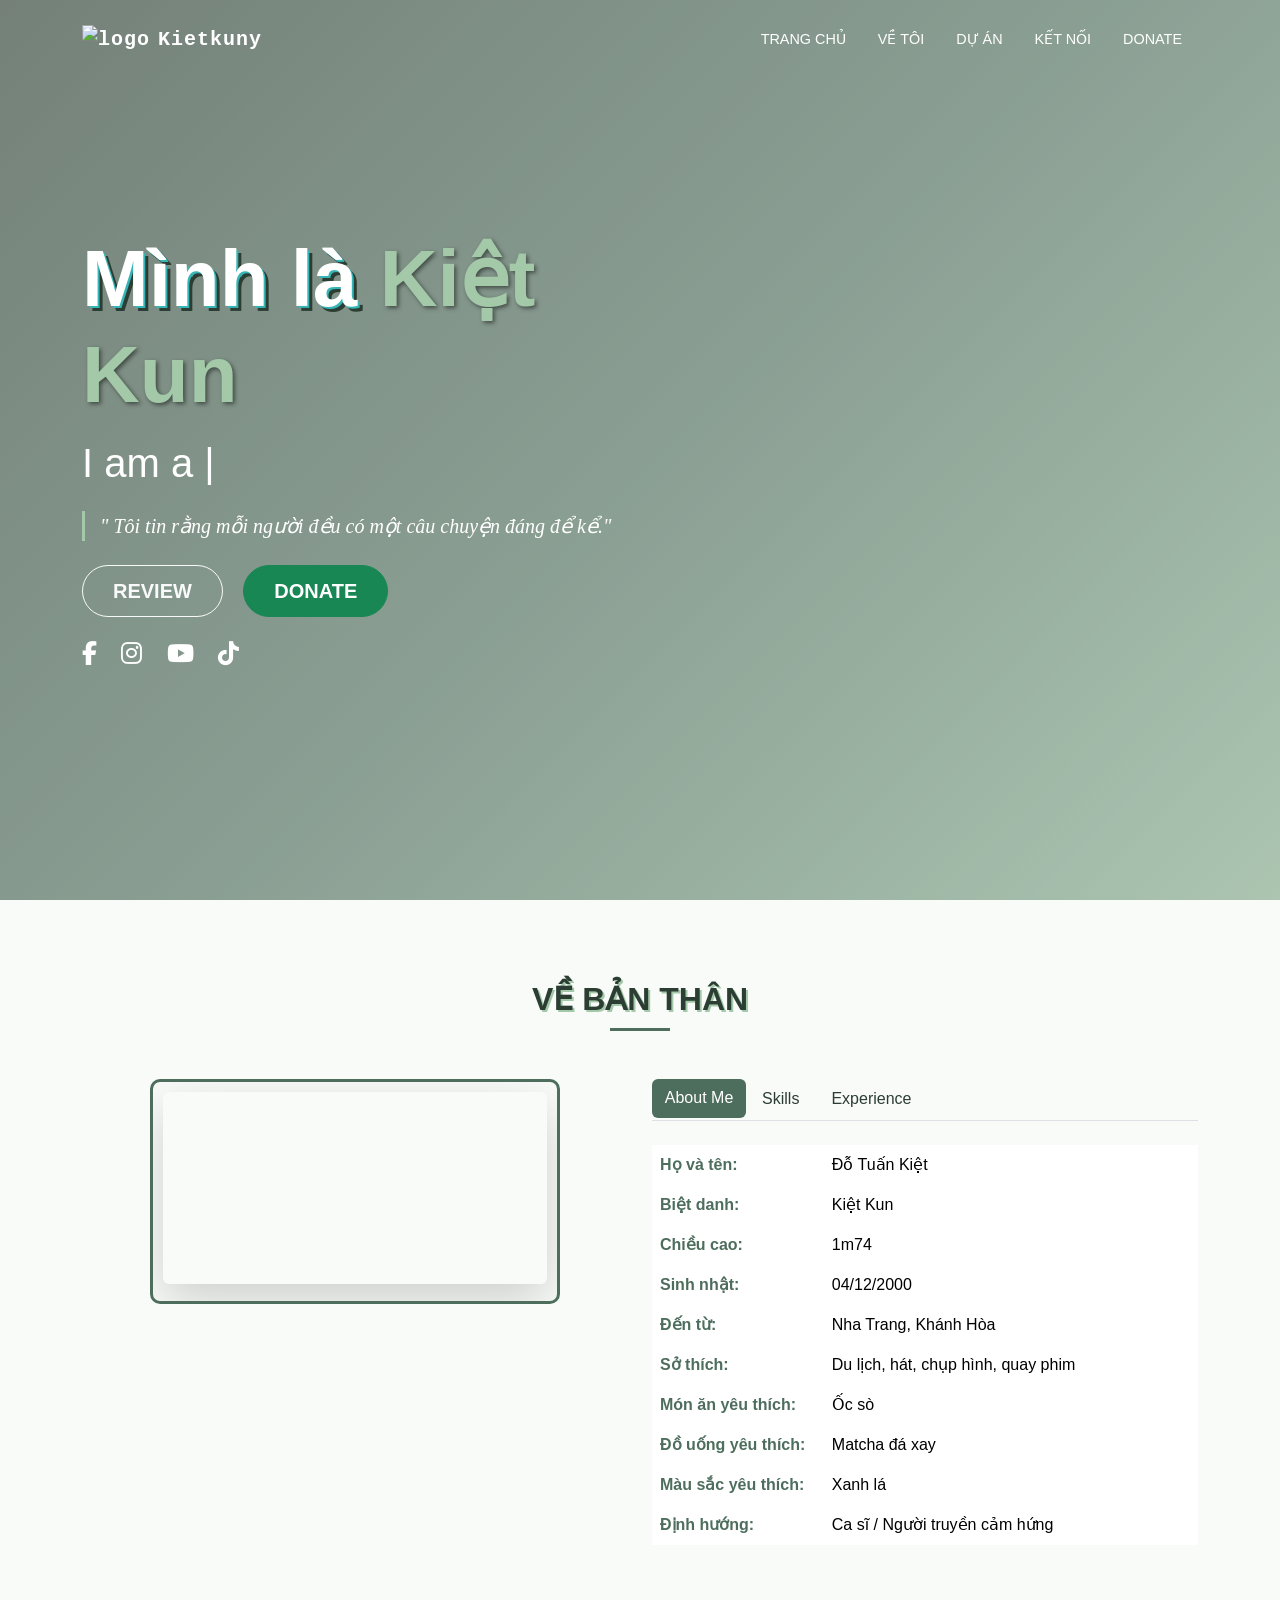
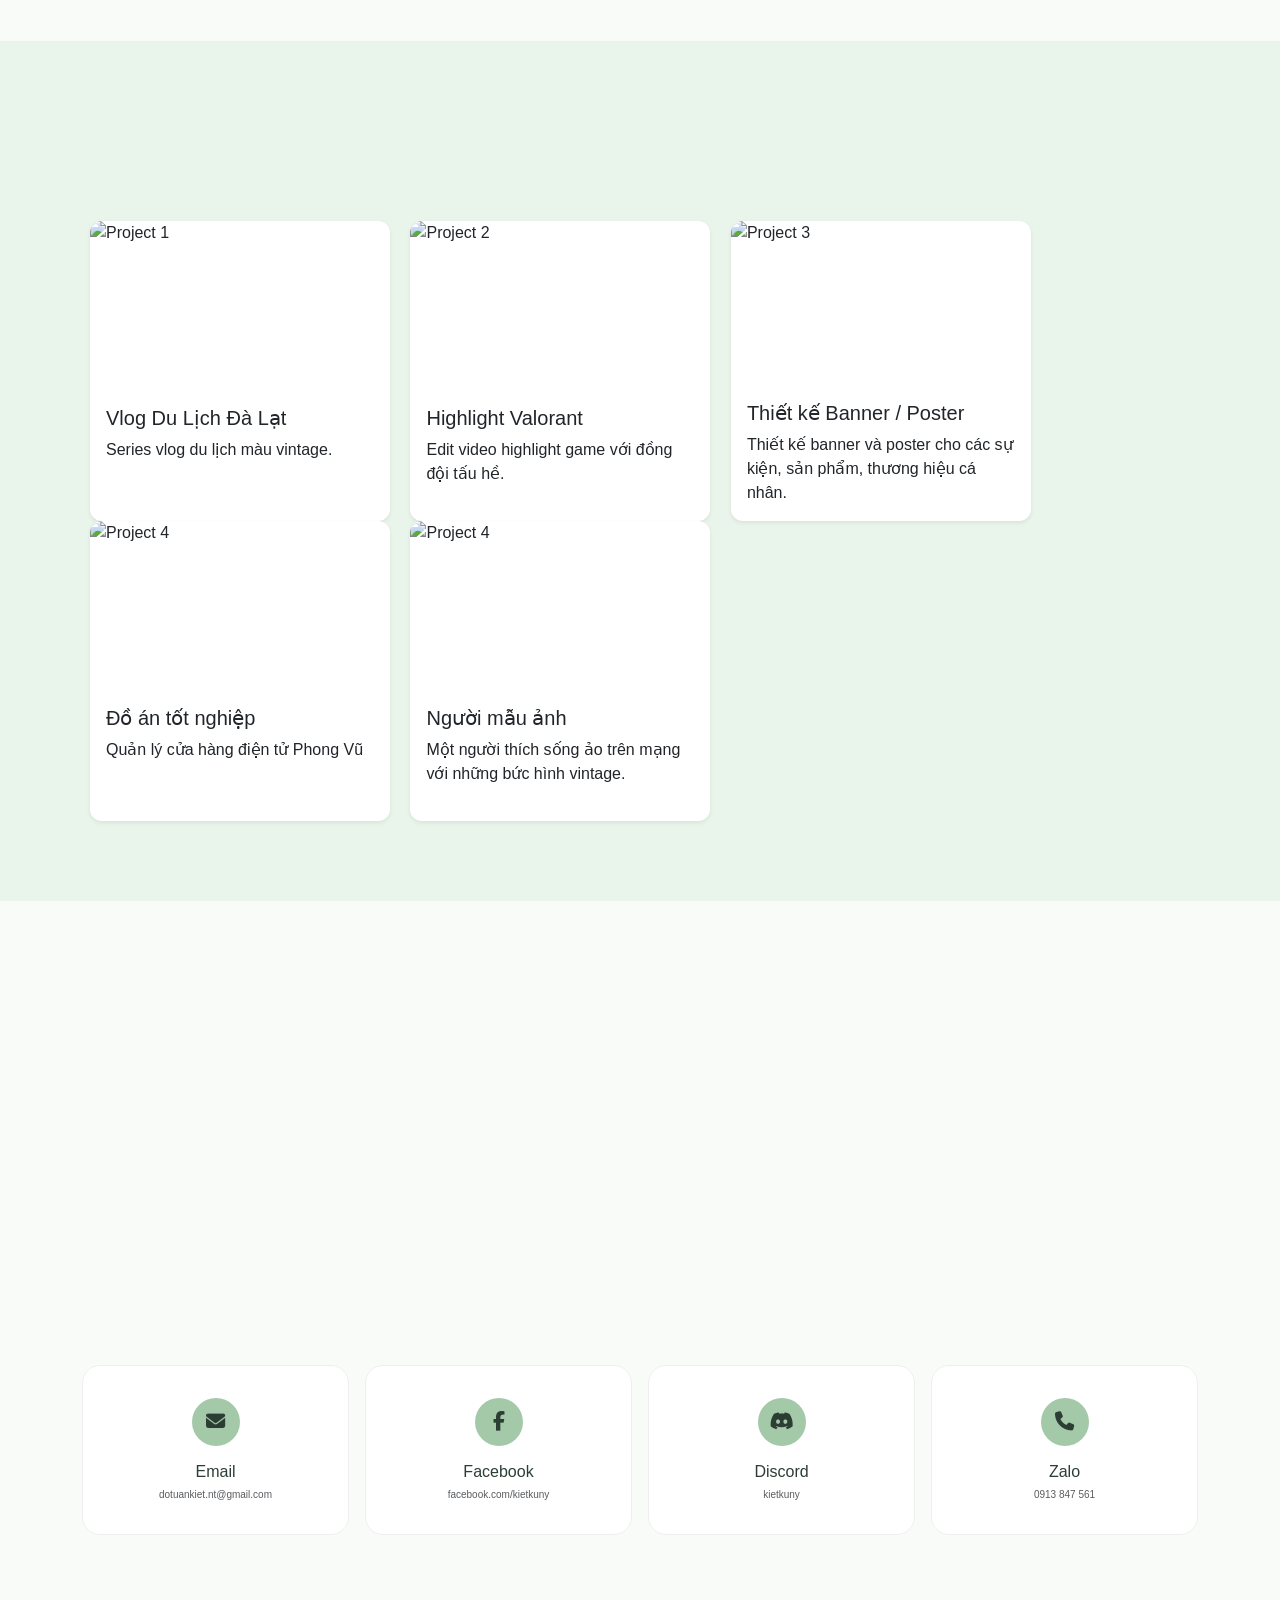
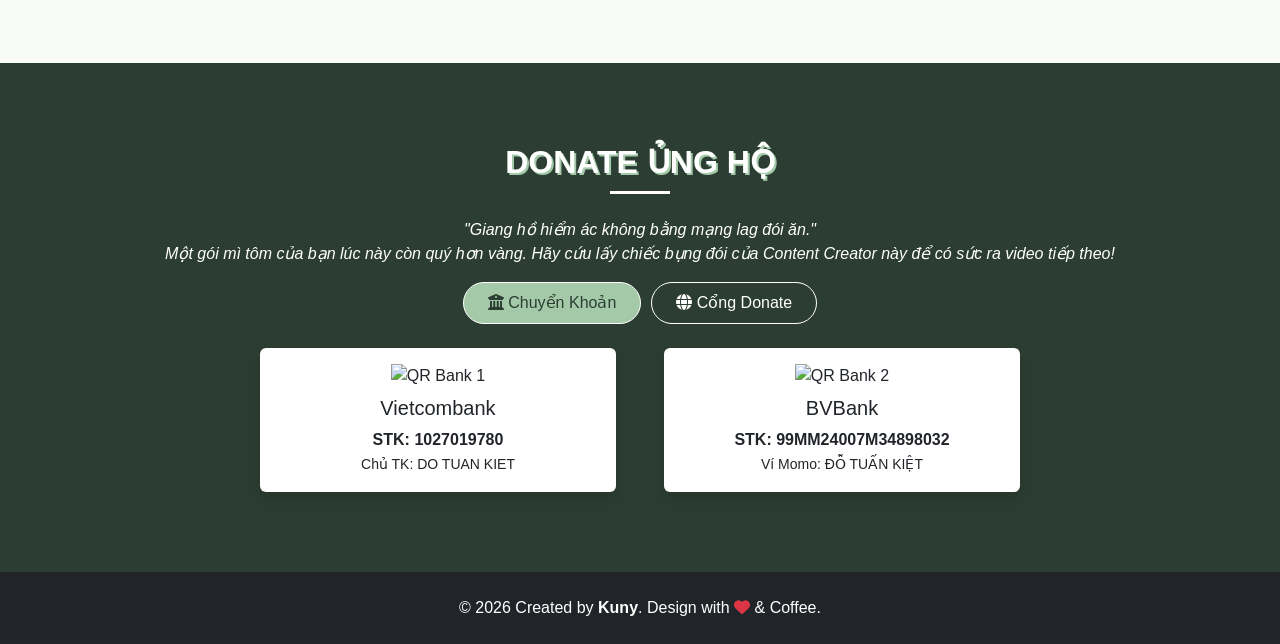
==== commit 94d83fb8: "update" ====
--- a/index.html
+++ b/index.html
@@ -385,7 +385,7 @@
           <a href="mailto:contact@kietkuny.com" class="contact-option text-center text-decoration-none">
             <div class="icon-circle mb-3"><i class="fas fa-envelope"></i></div>
             <h5>Email</h5>
-            <p class="small text-muted mb-0">dotuankiet.nt@gmail.com</p>
+            <p class="text-muted mb-0" style="font-size: 10px;">dotuankiet.nt@gmail.com</p>
           </a>
         </div>
         <div class="col-6 col-sm-3">
@@ -393,21 +393,21 @@
             class="contact-option text-center text-decoration-none">
             <div class="icon-circle mb-3"><i class="fab fa-facebook-f"></i></div>
             <h5>Facebook</h5>
-            <p class="small text-muted mb-0">facebook.com/kietkuny</p>
+            <p class="text-muted mb-0" style="font-size: 10px;">facebook.com/kietkuny</p>
           </a>
         </div>
         <div class="col-6 col-sm-3">
           <a href="#" class="contact-option text-center text-decoration-none">
             <div class="icon-circle mb-3"><i class="fab fa-discord"></i></div>
             <h5>Discord</h5>
-            <p class="small text-muted mb-0">kietkuny</p>
+            <p class="text-muted mb-0" style="font-size: 10px;">kietkuny</p>
           </a>
         </div>
         <div class="col-6 col-sm-3">
           <a href="#" class="contact-option text-center text-decoration-none">
             <div class="icon-circle mb-3"><i class="fas fa-phone"></i></div>
             <h5>Zalo</h5>
-            <p class="small text-muted mb-0">0913 847 561</p>
+            <p class="text-muted mb-0" style="font-size: 10px;">0913 847 561</p>
           </a>
         </div>
       </div>
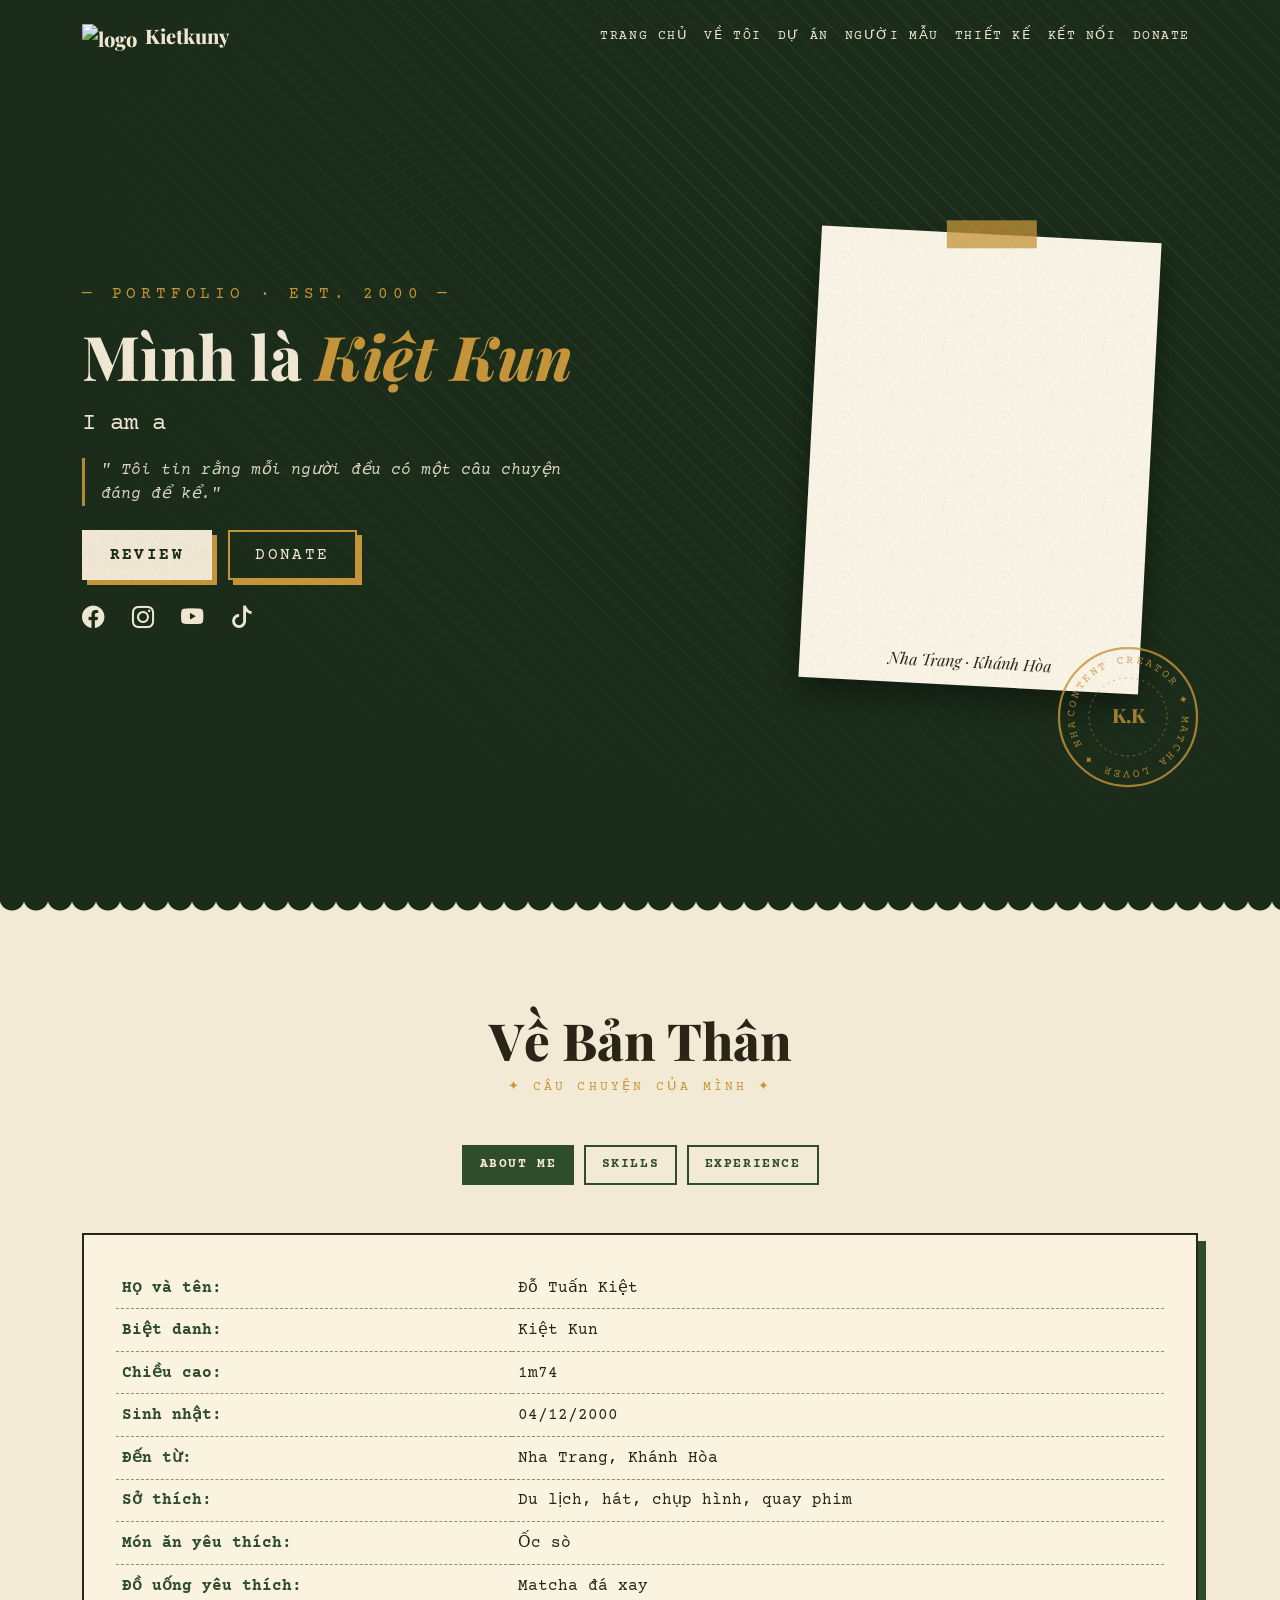
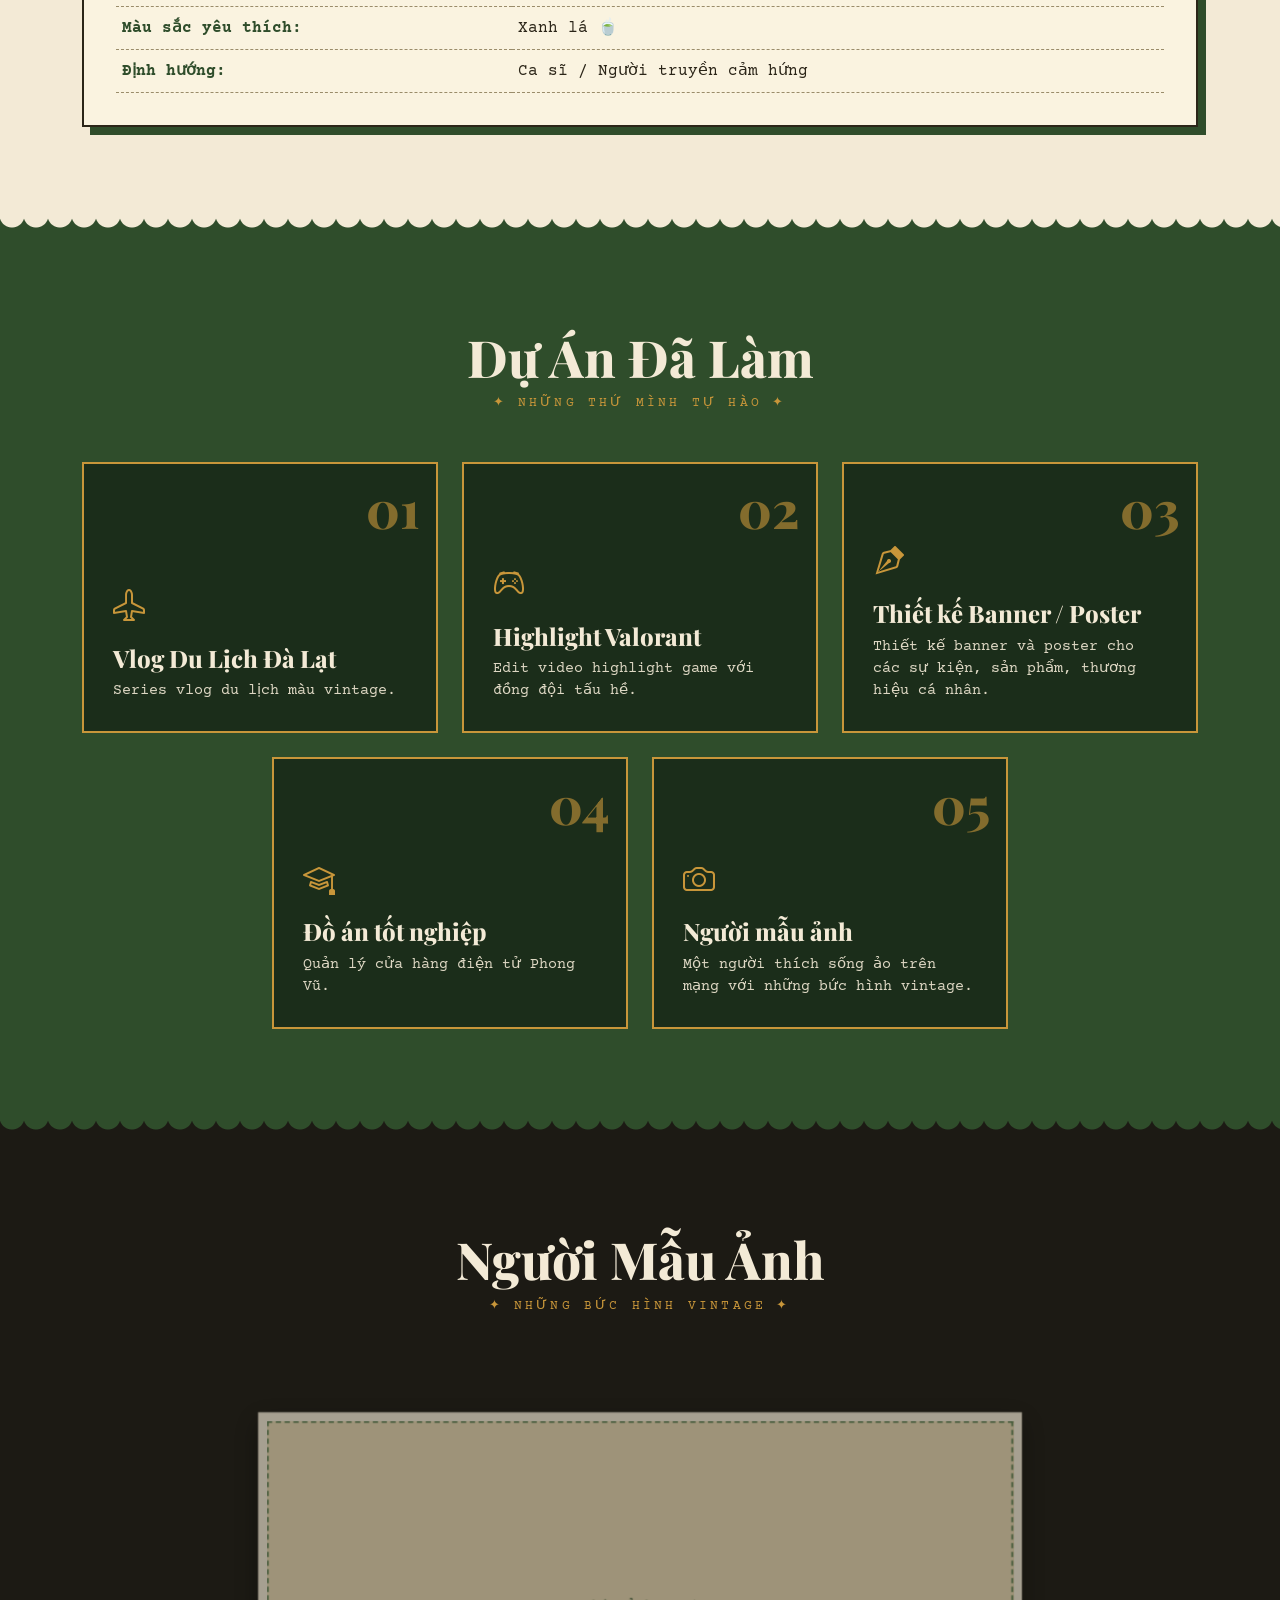
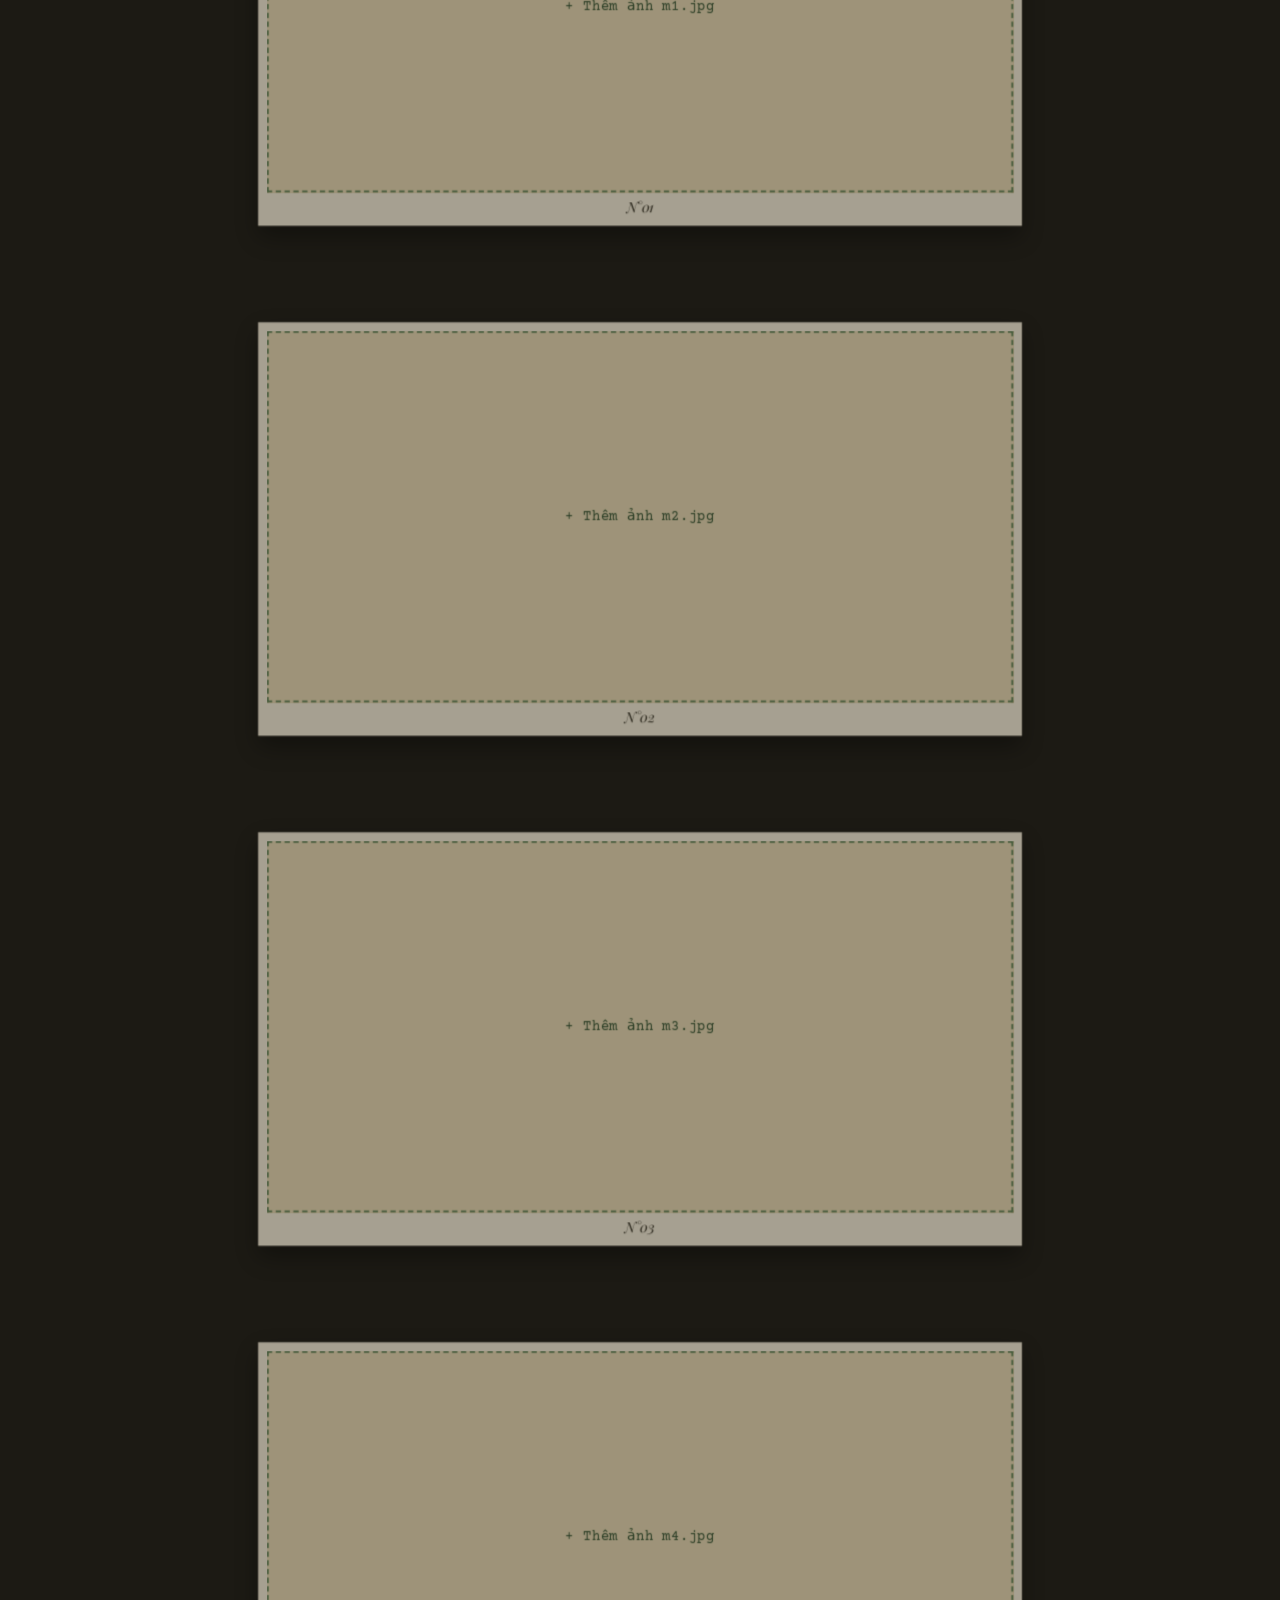
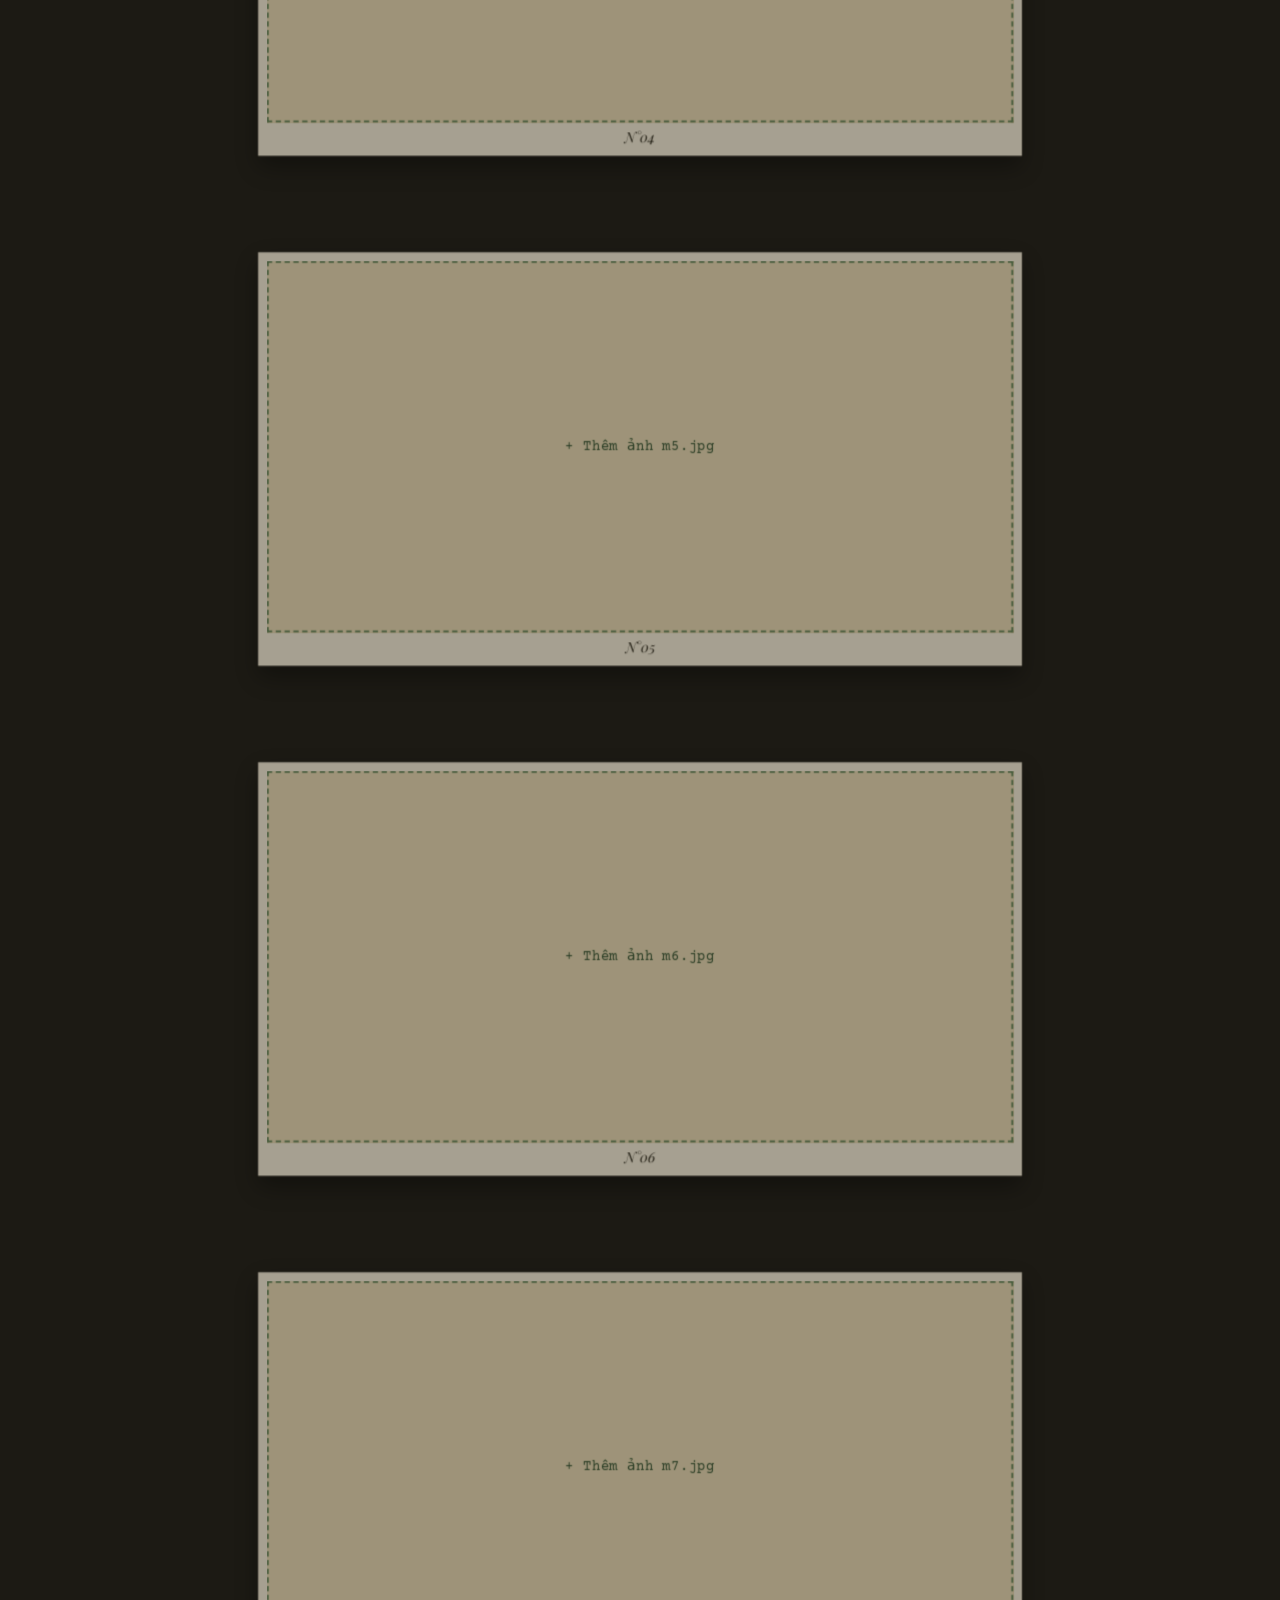
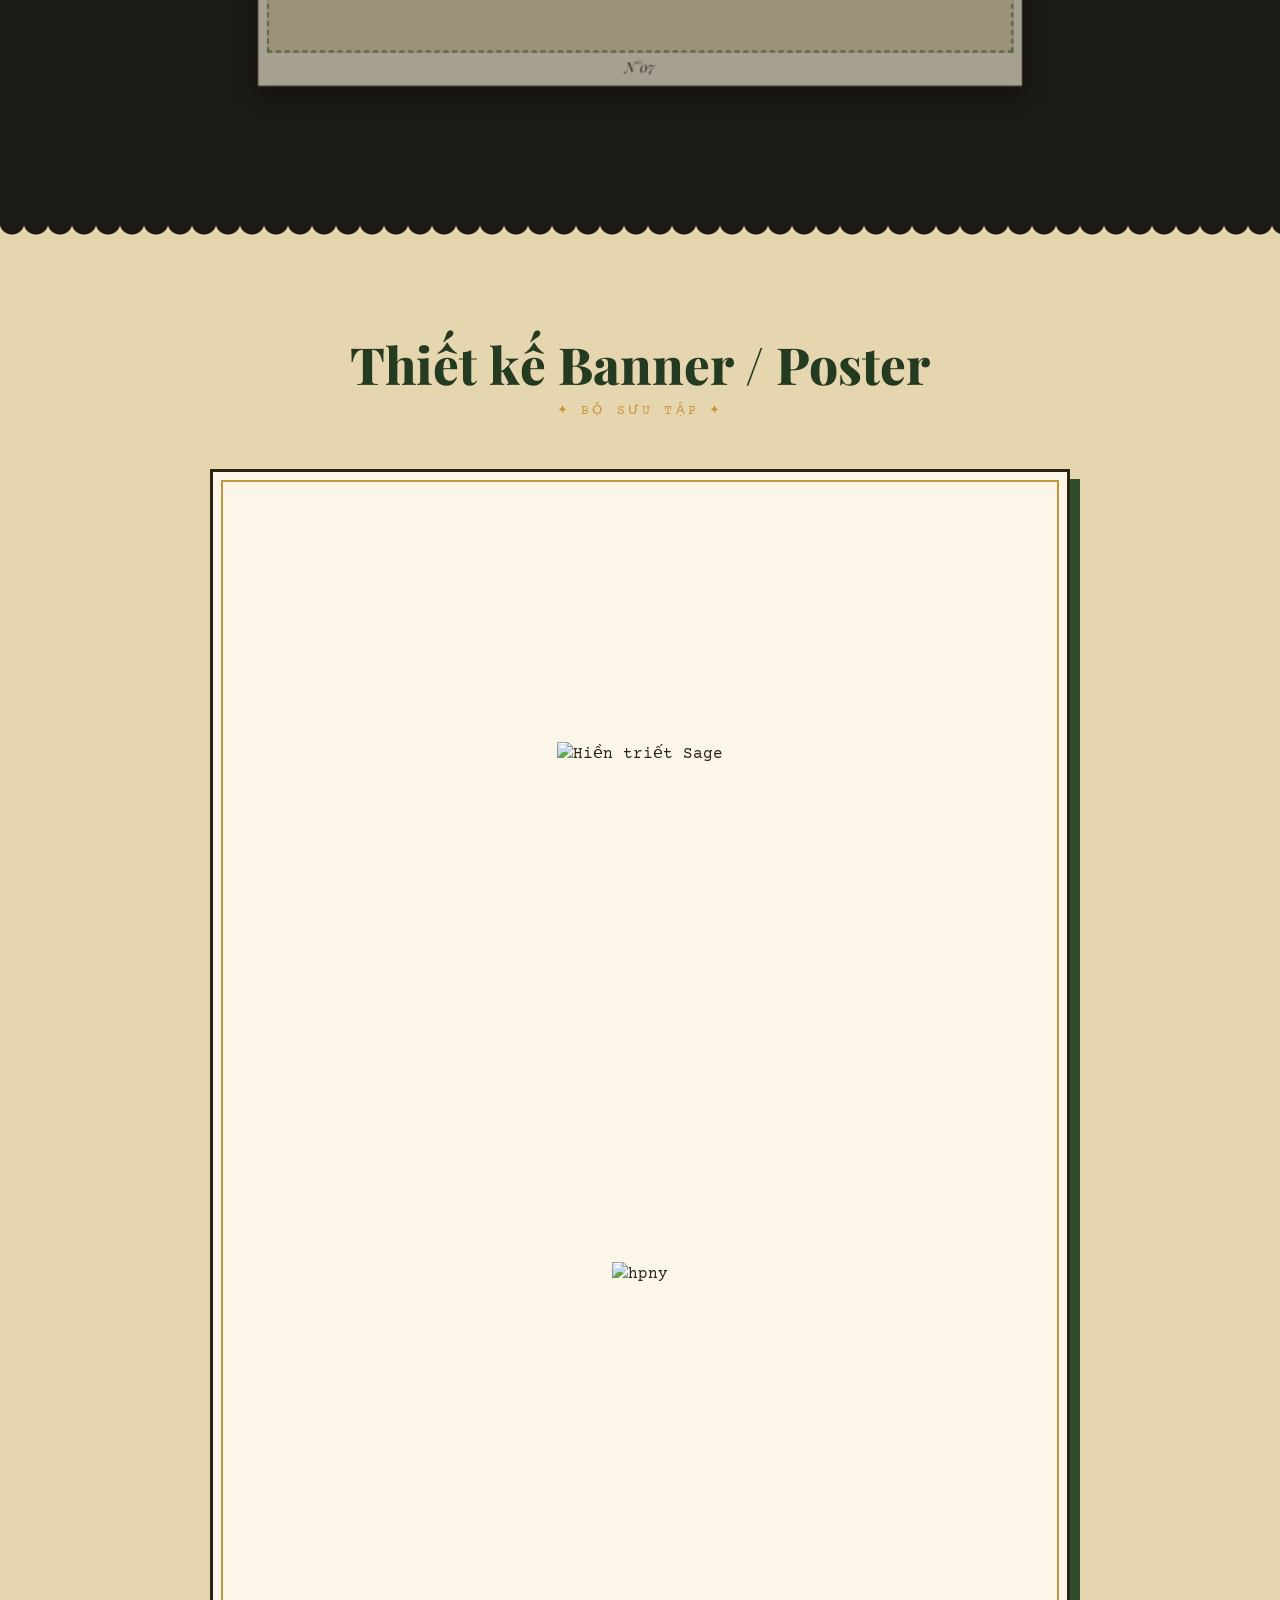
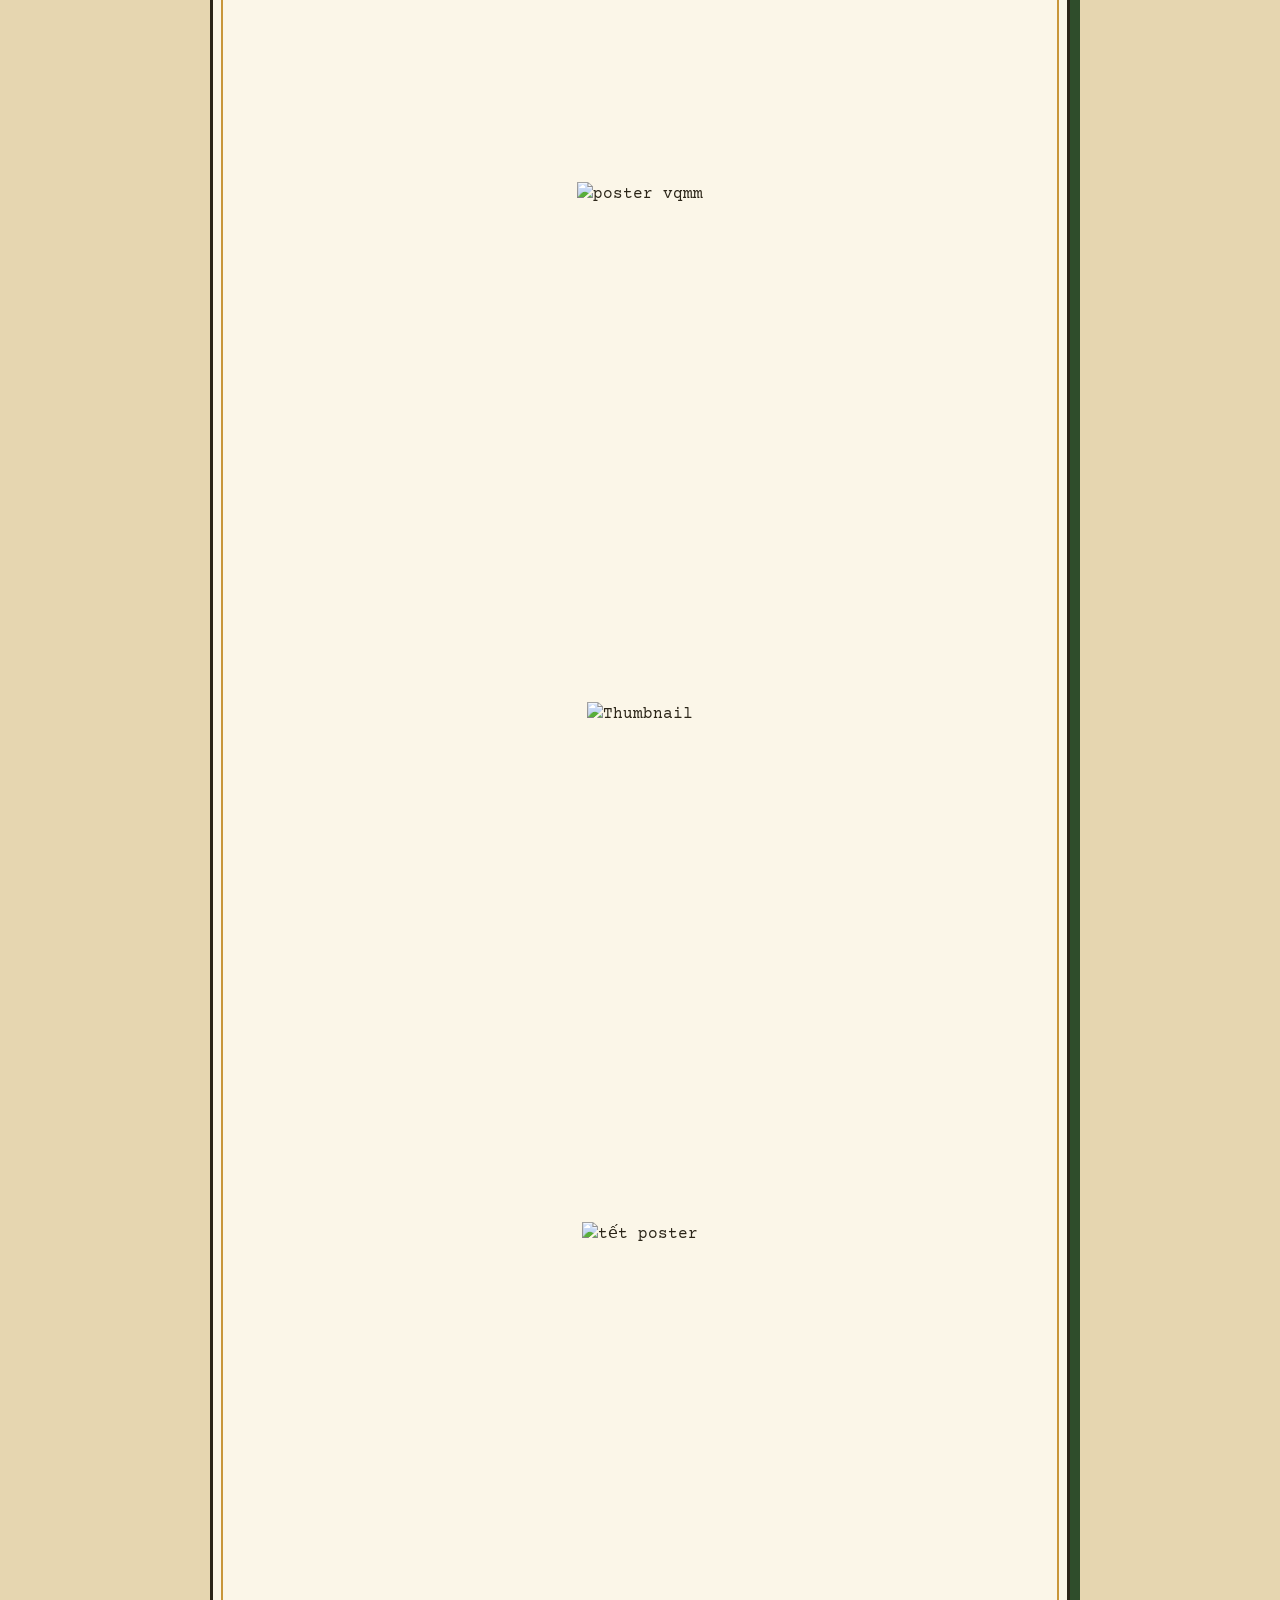
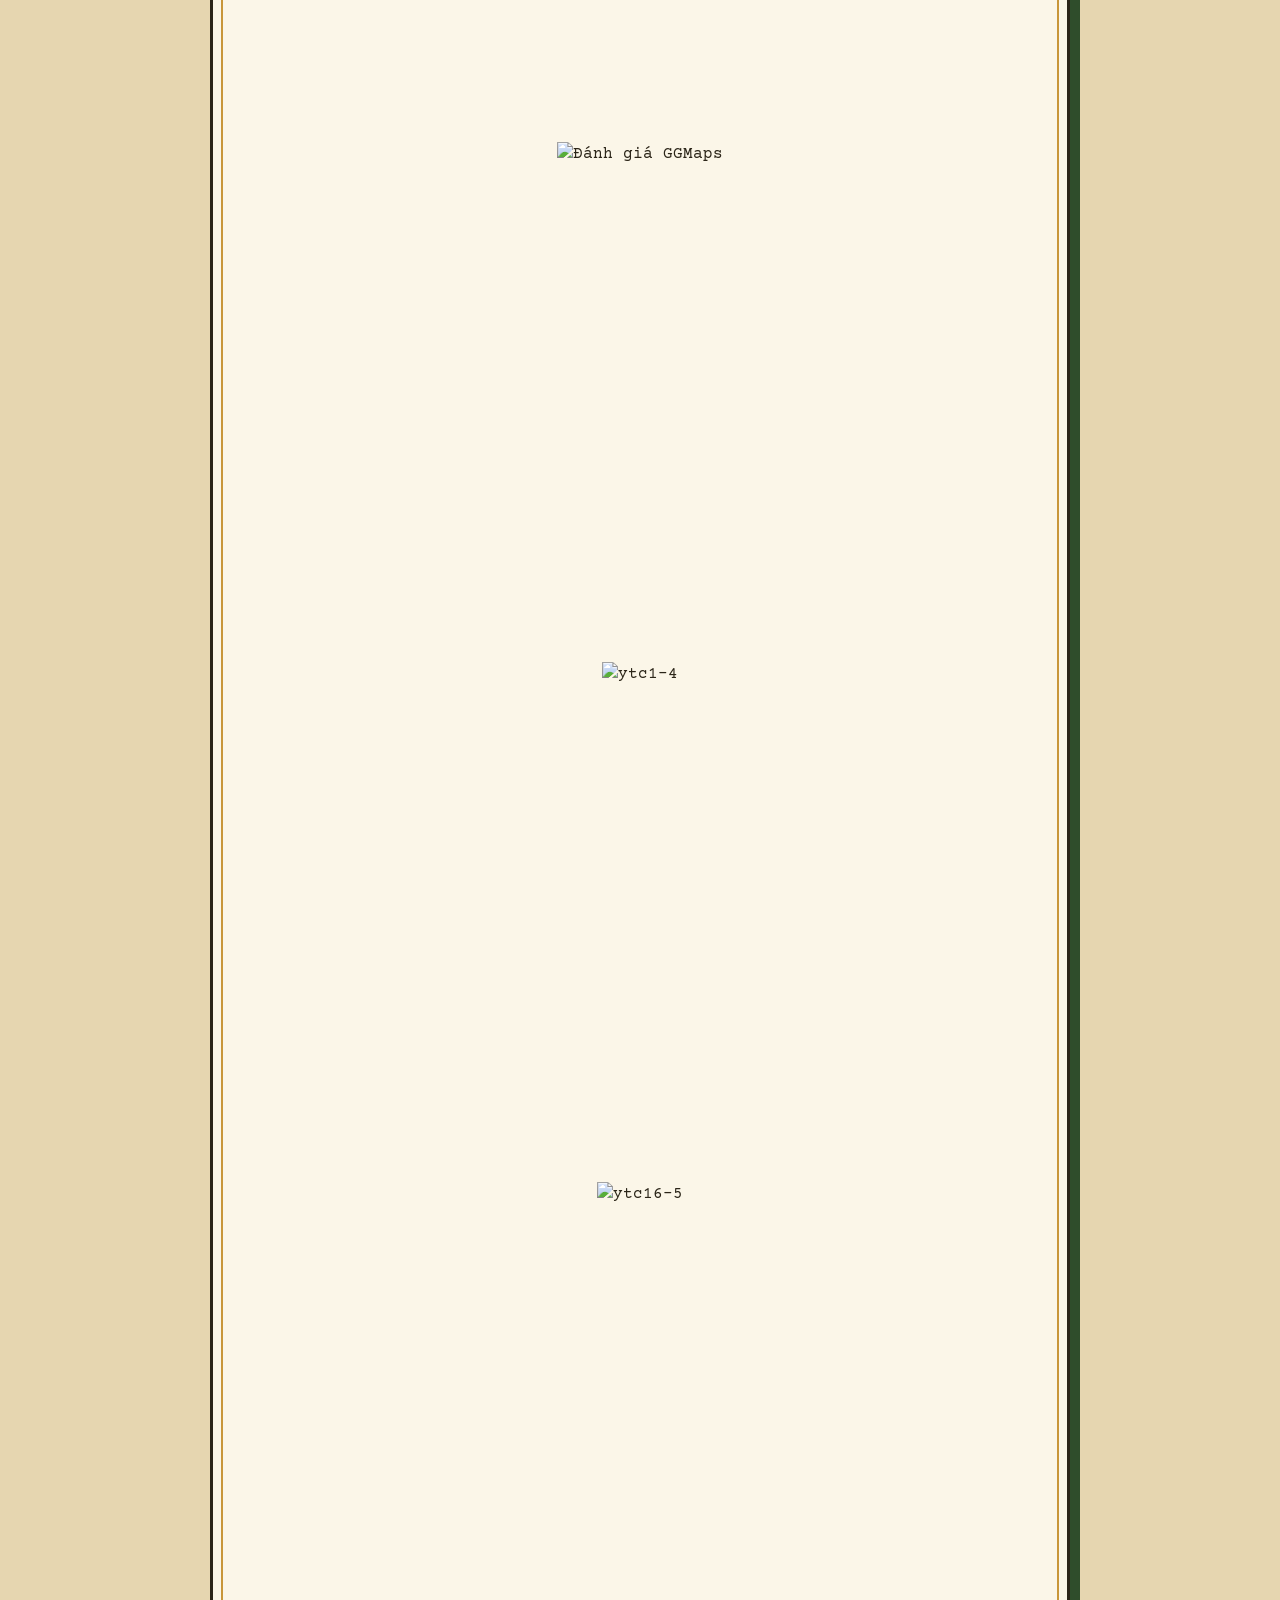
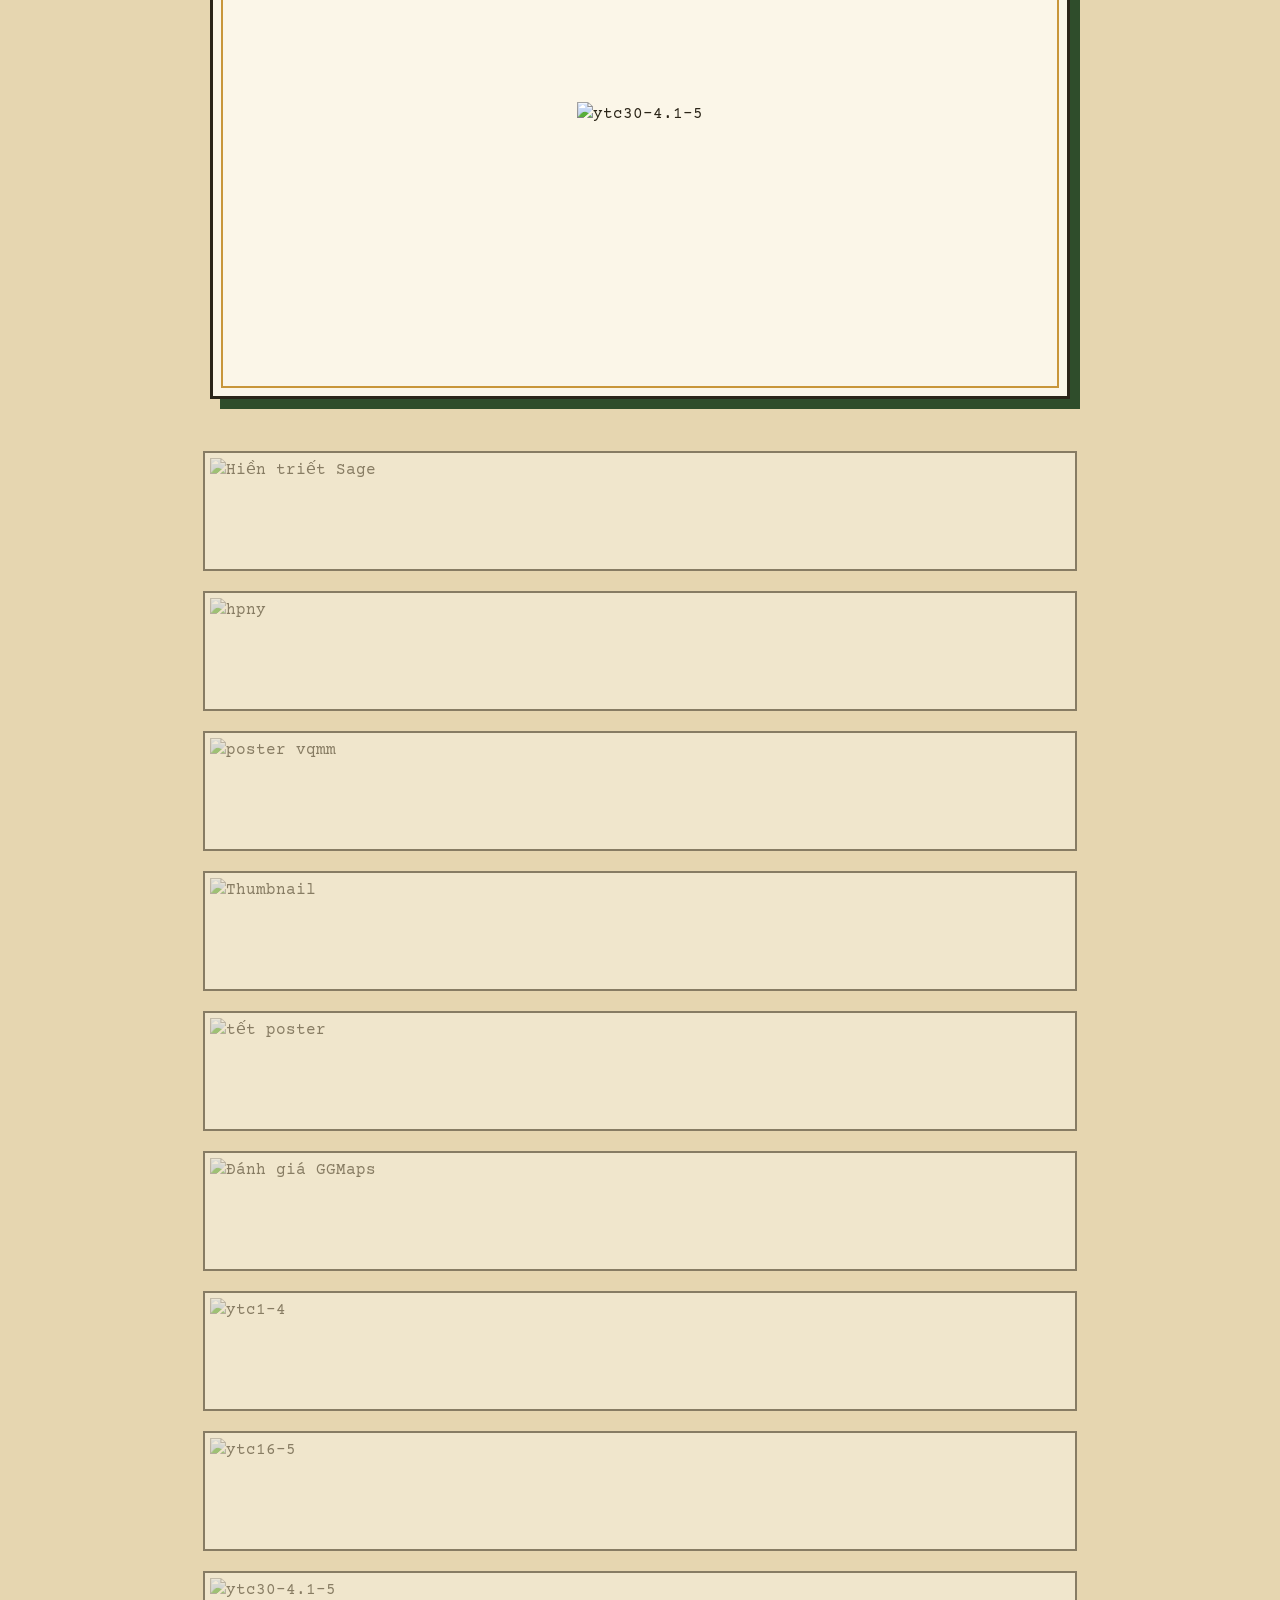
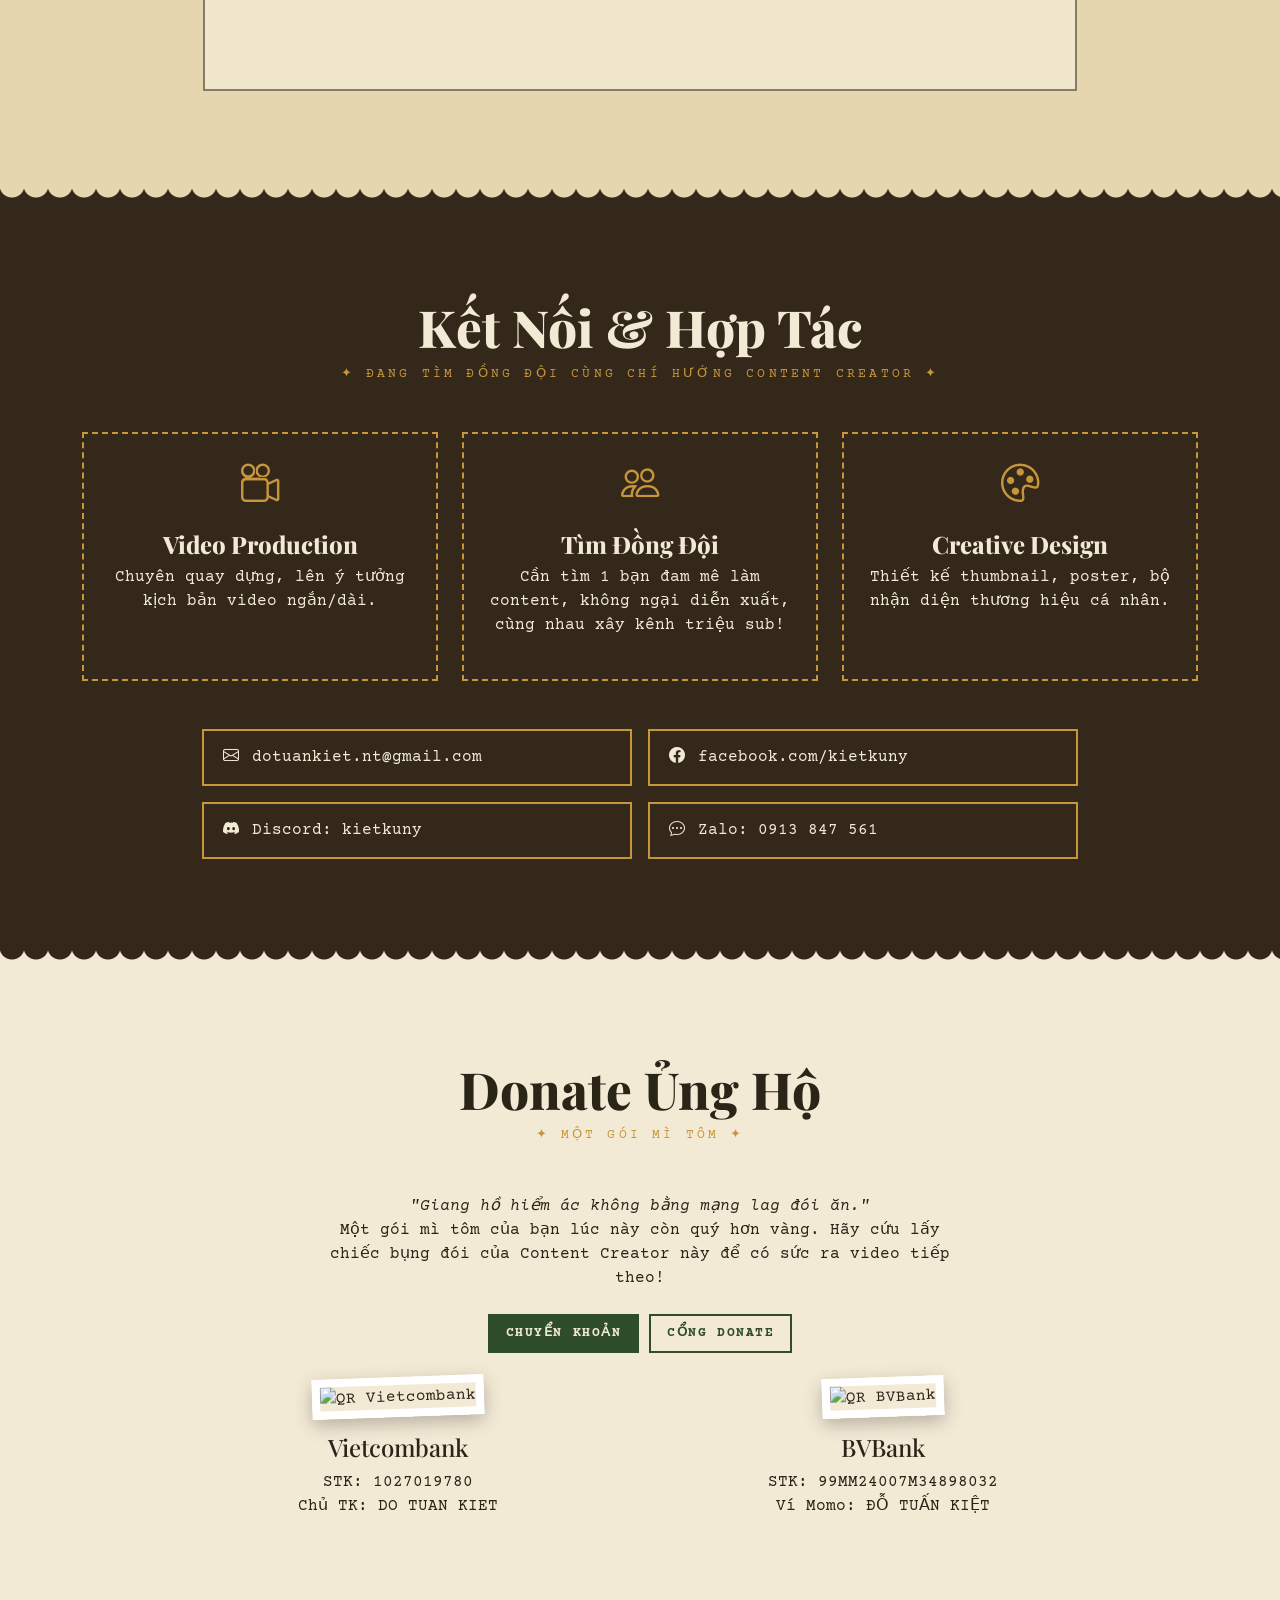
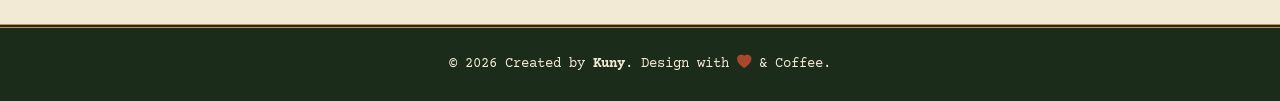
==== commit 9a3efdbc: "update giao dien moi" ====
--- a/index.html
+++ b/index.html
@@ -1,683 +1,332 @@
 <!DOCTYPE html>
 <html lang="vi">
-
 <head>
-  <meta charset="UTF-8">
-  <meta name="viewport" content="width=device-width, initial-scale=1.0">
-  <title>Kiệt Kun</title>
-  <link href="https://cdn.jsdelivr.net/npm/bootstrap@5.3.8/dist/css/bootstrap.min.css" rel="stylesheet"
-    integrity="sha384-sRIl4kxILFvY47J16cr9ZwB07vP4J8+LH7qKQnuqkuIAvNWLzeN8tE5YBujZqJLB" crossorigin="anonymous">
-  <link rel="stylesheet" href="https://cdnjs.cloudflare.com/ajax/libs/font-awesome/6.4.0/css/all.min.css">
-  <link href="https://unpkg.com/aos@2.3.1/dist/aos.css" rel="stylesheet">
-  <link rel="stylesheet" type="text/css" href="https://cdn.jsdelivr.net/npm/slick-carousel@1.8.1/slick/slick.css" />
-  <link rel="stylesheet" type="text/css"
-    href="https://cdn.jsdelivr.net/npm/slick-carousel@1.8.1/slick/slick-theme.css" />
-  <link rel="stylesheet" href="style.css">
-  <link rel="icon" type="image/x-icon" href="img/LogoWeb.svg">
+<meta charset="UTF-8">
+<meta name="viewport" content="width=device-width, initial-scale=1">
+<title>Kiệt Kun — Content Creator</title>
+<link rel="icon" href="img/LogoWeb.svg">
+<link href="https://fonts.googleapis.com/css2?family=Playfair+Display:ital,wght@0,600;0,800;1,500&family=Courier+Prime:wght@400;700&display=swap" rel="stylesheet">
+<link rel="stylesheet" href="https://cdnjs.cloudflare.com/ajax/libs/bootstrap/5.3.3/css/bootstrap.min.css">
+<link rel="stylesheet" href="https://cdn.jsdelivr.net/npm/bootstrap-icons@1.11.3/font/bootstrap-icons.min.css">
+<link rel="stylesheet" href="https://cdnjs.cloudflare.com/ajax/libs/aos/2.3.4/aos.css">
+<link rel="stylesheet" href="https://cdnjs.cloudflare.com/ajax/libs/slick-carousel/1.8.1/slick.min.css">
+<style>
+:root{--g900:#1b2d1a;--g800:#243b22;--g700:#2f4d2b;--g500:#5b7d4f;--cream:#f3ead6;--paper:#e6d6b0;--gold:#c8963a;--rust:#a8472b;--ink:#2b2518;--brown:#33281a;--ink2:#1c1a14}
+html{scroll-behavior:smooth}
+body{font-family:'Courier Prime',monospace;background:var(--cream);color:var(--ink);overflow-x:hidden}
+body::after{content:"";position:fixed;inset:0;pointer-events:none;z-index:2000;opacity:.13;mix-blend-mode:multiply;background:url("data:image/svg+xml,%3Csvg xmlns='http://www.w3.org/2000/svg' width='160' height='160'%3E%3Cfilter id='n'%3E%3CfeTurbulence baseFrequency='.9' numOctaves='2'/%3E%3C/filter%3E%3Crect width='160' height='160' filter='url(%23n)'/%3E%3C/svg%3E")}
+h1,h2,h3,h4,h5{font-family:'Playfair Display',serif}
+section{position:relative;padding:110px 0 90px;scroll-margin-top:0}
+section::before{content:"";position:absolute;top:0;left:0;right:0;height:14px;z-index:3;background:radial-gradient(circle at 12px -2px,var(--prev) 12px,transparent 13px) 0 0/24px 14px repeat-x}
+.title{font-size:clamp(2rem,5vw,3.2rem);font-weight:800;text-align:center;margin-bottom:.4rem}
+.sub{text-align:center;letter-spacing:.25em;text-transform:uppercase;font-size:.8rem;margin-bottom:3rem;color:var(--gold)}
+.sub::before,.sub::after{content:"✦";margin:0 .8em}
+/* nav */
+.navbar{transition:.3s;padding:1rem 0;z-index:1500}
+.navbar.solid{background:rgba(27,45,26,.96);padding:.5rem 0;box-shadow:0 4px 0 var(--gold)}
+.navbar-brand{font-family:'Playfair Display';font-weight:800;color:var(--cream)!important}
+.navbar-brand img{height:34px;margin-right:8px}
+.nav-link{color:var(--cream)!important;text-transform:uppercase;letter-spacing:.12em;font-size:.82rem}
+.nav-link{border-bottom:2px solid transparent}
+.nav-link:hover,.nav-link.active{color:var(--gold)!important;border-bottom-color:var(--gold)}
+.navbar-toggler{border-color:var(--gold)}.navbar-toggler-icon{filter:invert(1)}
+/* hero */
+#home{--prev:transparent;min-height:100vh;display:flex;align-items:center;color:var(--cream);background:radial-gradient(ellipse at 70% 30%,#35563000,#1b2d1a 70%),repeating-linear-gradient(45deg,var(--g800) 0 2px,var(--g900) 2px 14px)}
+#home::before{display:none}
+#home h1{font-size:clamp(2rem,4.8vw,4.4rem);font-weight:800;line-height:1.1;white-space:nowrap}
+#home h1 em{color:var(--gold);font-style:italic}
+.typed-line{font-size:1.5rem;margin:1rem 0}.typed-line b{color:var(--gold)}
+.quote{font-style:italic;max-width:520px;opacity:.9;border-left:3px solid var(--gold);padding-left:1rem}
+.btn-vin{display:inline-flex;align-items:center;justify-content:center;border:2px solid var(--gold);color:var(--cream);background:transparent;border-radius:0;padding:.7rem 1.6rem;letter-spacing:.15em;text-transform:uppercase;box-shadow:5px 5px 0 var(--gold);transition:.2s}
+.btn-vin.fill{background:var(--cream);border-color:var(--cream);color:var(--g900);font-weight:700;box-shadow:5px 5px 0 var(--gold)}
+.btn-vin.fill:hover{border-color:var(--gold)}
+.btn-vin:hover{background:var(--gold);color:var(--g900)}
+.btn-vin:hover{transform:translate(3px,3px);box-shadow:2px 2px 0 var(--cream)}
+.social a{color:var(--cream);font-size:1.4rem;margin-right:1.1rem;transition:.2s;display:inline-block}.social a:hover{color:var(--gold);transform:translateY(-4px) rotate(-6deg)}
+.stamp{position:absolute;right:6%;bottom:12%;width:150px;animation:spin 25s linear infinite;opacity:.8}
+@keyframes spin{to{transform:rotate(360deg)}}
+.polaroid{background:#fbf6e8;padding:14px 14px 48px;box-shadow:0 14px 30px rgba(0,0,0,.4);transform:rotate(3deg);max-width:340px;margin:auto;position:relative;color:var(--ink);text-align:center;font-family:'Playfair Display';font-style:italic}
+.polaroid::before{content:"";position:absolute;top:-14px;left:50%;width:90px;height:28px;background:rgba(200,150,58,.75);transform:translateX(-50%) rotate(-3deg)}
+.polaroid img,.polaroid video{width:100%;aspect-ratio:4/5;object-fit:cover;filter:sepia(.35) contrast(1.05);display:block}
+.polaroid span{position:absolute;bottom:12px;left:0;right:0}
+/* about */
+#about{--prev:var(--g900);background:var(--cream)}
+.nav-pills .nav-link{color:var(--g700)!important;border:2px solid var(--g700);border-radius:0;margin:0 .3rem;font-weight:700}
+.nav-pills .nav-link.active{background:var(--g700);color:var(--cream)!important}
+.card-paper{background:#faf3e0;border:2px solid var(--ink);box-shadow:8px 8px 0 var(--g700);padding:2rem}
+.info td{padding:.55rem .4rem;border-bottom:1px dashed #9a8c6a}.info td:first-child{font-weight:700;color:var(--g700);white-space:nowrap;padding-right:1.5rem}
+.skill{margin-bottom:1.2rem}.skill .d-flex{font-weight:700}
+.bar{height:12px;border:2px solid var(--ink);background:var(--cream)}
+.bar i{display:block;height:100%;width:0;background:repeating-linear-gradient(45deg,var(--g700) 0 6px,var(--g500) 6px 12px);transition:width 1.4s cubic-bezier(.2,.8,.2,1)}
+.timeline{border-left:3px dashed var(--g700);margin-left:8px;padding-left:1.8rem}
+.tl{position:relative;margin-bottom:1.6rem}.tl::before{content:"";position:absolute;left:-2.4rem;top:.3rem;width:16px;height:16px;background:var(--gold);border:3px solid var(--ink);border-radius:50%}
+.tl small{background:var(--g700);color:var(--cream);padding:2px 10px;letter-spacing:.1em}
+.tl h5{margin:.5rem 0 .2rem;font-weight:800}
+/* projects */
+#projects{--prev:var(--cream);background:var(--g700);color:var(--cream)}
+#projects .title{color:var(--cream)}
+#plist{display:flex;flex-wrap:wrap;justify-content:center;gap:24px}
+#plist>div{flex:0 0 calc((100% - 48px)/3);max-width:calc((100% - 48px)/3)}
+.pcard{display:block;height:100%;min-height:270px;padding:1.8rem;background:var(--g900);border:2px solid var(--gold);color:var(--cream);text-decoration:none;position:relative;overflow:hidden;transition:.3s}
+.pcard .bg{position:absolute;inset:0;background-size:cover;background-position:center;opacity:.32;filter:sepia(.45) saturate(.8);transform:scale(1.05);transition:.6s}
+.pcard::after{content:"";position:absolute;inset:0;z-index:1;background:linear-gradient(180deg,rgba(27,45,26,.25),rgba(27,45,26,.93) 75%)}
+.pcard .in{position:relative;z-index:2;display:flex;flex-direction:column;justify-content:flex-end;height:100%;min-height:210px}
+.pcard:hover{transform:translateY(-8px);box-shadow:8px 8px 0 var(--gold);color:var(--cream)}
+.pcard:hover .bg{opacity:.55;transform:scale(1.14)}
+.pcard .no{font-family:'Playfair Display';font-size:3.2rem;color:var(--gold);opacity:.6;position:absolute;top:.4rem;right:1rem;font-weight:800;z-index:2}
+.pcard i{font-size:2rem;color:var(--gold)}.pcard h4{margin:.6rem 0 .5rem;font-weight:800}.pcard p{font-size:.92rem;opacity:.9;margin:0}
+@media(max-width:991px){#plist>div{flex-basis:calc((100% - 24px)/2);max-width:calc((100% - 24px)/2)}}
+@media(max-width:575px){#plist>div{flex-basis:100%;max-width:100%}}
+/* gallery */
+#design{--prev:var(--ink2);background:var(--paper)}
+#design .title{color:var(--g800)}
+.stage{max-width:860px;margin:0 auto 2.4rem;padding:22px;background:#fbf6e8;border:3px solid var(--ink);box-shadow:10px 10px 0 var(--g700),inset 0 0 0 8px #fbf6e8,inset 0 0 0 10px var(--gold)}
+.gfor .slide{height:min(62vh,520px);display:flex!important;align-items:center;justify-content:center}
+.gfor img{max-width:100%;max-height:100%;object-fit:contain;cursor:zoom-in}
+.aw{position:relative;max-width:1000px;margin:0 auto;padding:0 54px}
+.slick-slide{outline:0}
+.slick-arrow{font-size:0;position:absolute;top:50%;transform:translateY(-50%);width:44px;height:44px;padding:0;background:var(--g700);border:2px solid var(--ink);z-index:5;cursor:pointer;color:transparent;transition:.2s}
+.slick-arrow:hover{background:var(--rust)}
+.slick-prev{left:-54px}.slick-next{right:-54px}
+.slick-arrow::before{font-family:'bootstrap-icons';font-size:20px;line-height:40px;color:var(--cream)}
+.slick-prev::before{content:"\f284"}.slick-next::before{content:"\f285"}
+.slick-dots{list-style:none;display:flex;justify-content:center;gap:9px;padding:0;margin:1.4rem 0 0}
+.slick-dots button{font-size:0;width:12px;height:12px;padding:0;border:2px solid var(--dc,var(--g700));background:transparent;border-radius:50%;transition:.2s}
+.slick-dots .slick-active button{background:var(--dc,var(--g700));transform:scale(1.25)}
+.gnav .slide{padding:14px 9px 6px;cursor:pointer}
+.thumb{height:120px;background:#fbf6e8;border:2px solid var(--ink);padding:5px;opacity:.5;transition:.35s}
+.thumb img{width:100%;height:100%;object-fit:contain;display:block}
+.gnav .slick-slide.on .thumb{opacity:1;border-color:var(--rust);transform:translateY(-8px);box-shadow:0 0 0 4px var(--gold),6px 8px 0 var(--g700)}
+#model{--prev:var(--g700);--dc:var(--gold);background:var(--ink2);color:var(--cream)}
+#model .title{color:var(--cream)}
+.mslide{padding:20px 12px;outline:0}
+.mframe{position:relative;height:470px;background:#f3ead6;padding:10px 10px 38px;box-shadow:0 12px 26px rgba(0,0,0,.55);opacity:.65;transform:scale(.88);transition:.6s}
+.mframe img{width:100%;height:100%;object-fit:cover;display:block;filter:grayscale(1) contrast(1.1);transition:filter .7s}
+.mframe .cap{position:absolute;bottom:9px;left:0;right:0;text-align:center;font-family:'Playfair Display';font-style:italic;color:var(--ink)}
+.slick-slide.on .mframe{opacity:1;transform:scale(1)}
+.slick-slide.on .mframe img{filter:none}
+.mframe.empty img{display:none}
+.mframe.empty::after{content:"+ Thêm ảnh " attr(data-f);position:absolute;inset:10px 10px 38px;display:flex;align-items:center;justify-content:center;text-align:center;border:2px dashed var(--g500);background:var(--paper);color:var(--g700);padding:1rem}
+/* connect */
+#connect{--prev:var(--paper);background:var(--brown);color:var(--cream)}
+#connect .title{color:var(--cream)}
+.svc{text-align:center;padding:1.6rem;border:2px dashed var(--gold);height:100%}
+.svc i{font-size:2.4rem;color:var(--gold)}.svc h4{margin:.8rem 0 .4rem;font-weight:800}
+.contact a{display:flex;align-items:center;gap:.8rem;padding:.9rem 1.2rem;color:var(--cream);text-decoration:none;border:2px solid var(--gold);margin:0;min-width:0;overflow-wrap:anywhere;transition:.2s}
+.contact>div{width:100%;max-width:900px;display:grid;grid-template-columns:1fr 1fr;gap:16px}
+@media(max-width:575px){.contact>div{grid-template-columns:1fr}}
+.contact a:hover{background:var(--gold);color:var(--ink);padding-left:1.8rem}
+/* donate */
+#donate{--prev:var(--brown);background:var(--cream)}
+.qr{max-width:360px;width:100%;border:8px solid #fff;box-shadow:0 6px 18px rgba(0,0,0,.25);transform:rotate(-2deg)}
+.gcard{display:block;height:100%;padding:16px;background:#faf3e0;border:2px solid var(--ink);box-shadow:8px 8px 0 var(--rust);color:var(--ink);text-decoration:none;transition:.25s}
+.gcard:hover{transform:translate(5px,5px);box-shadow:3px 3px 0 var(--rust);color:var(--ink)}
+.gcard .im{height:260px;display:flex;align-items:center;justify-content:center;background:#fff;border:1px solid #cfc3a3;margin-bottom:14px;overflow:hidden}
+.gcard .im img{max-width:100%;max-height:100%;object-fit:contain}
+.gcard h4{font-weight:800;margin:0 0 .2rem}
+.gate{display:block;padding:1.1rem;border:2px solid var(--ink);box-shadow:6px 6px 0 var(--rust);margin:1rem auto;max-width:380px;color:var(--ink);text-decoration:none;font-weight:700;background:#faf3e0;transition:.2s}
+.gate:hover{transform:translate(4px,4px);box-shadow:2px 2px 0 var(--rust)}
+footer{background:var(--g900);color:var(--cream);text-align:center;padding:1.6rem;border-top:4px double var(--gold);font-size:.9rem}
+.modal-content{background:#fbf6e8;border:3px solid var(--ink)}
+@media(max-width:768px){.stamp{display:none}.aw{padding:0 4px}.mframe{height:400px}.gfor .slide{height:340px}.thumb{height:90px}.stage{padding:14px}}
+</style>
 </head>
-
 <body>
 
-  <nav class="navbar navbar-expand-lg fixed-top navbar-dark transition-all" id="mainNav">
-    <div class="container">
-      <a class="navbar-brand font-vintage" href="#home"><img src="img/LogoWeb.svg" alt="logo" width="40"
-          class="me-2">Kietkuny</a>
-      <button class="navbar-toggler" type="button" data-bs-toggle="collapse" data-bs-target="#navbarNav">
-        <span class="navbar-toggler-icon"></span>
-      </button>
-      <div class="collapse navbar-collapse justify-content-end" id="navbarNav">
-        <ul class="navbar-nav">
-          <li class="nav-item px-lg-2 px-0"><a class="nav-link" href="#home">Trang chủ</a></li>
-          <li class="nav-item px-lg-2 px-0"><a class="nav-link" href="#about">Về tôi</a></li>
-          <li class="nav-item px-lg-2 px-0"><a class="nav-link" href="#projects">Dự án</a></li>
-          <li class="nav-item px-lg-2 px-0"><a class="nav-link" href="#connection">Kết nối</a></li>
-          <li class="nav-item px-lg-2 px-0"><a class="nav-link" href="#donate">Donate</a></li>
-        </ul>
-      </div>
+<nav class="navbar navbar-expand-lg fixed-top" id="nav">
+ <div class="container">
+  <a class="navbar-brand" href="#home"><img src="img/LogoWeb.svg" alt="logo">Kietkuny</a>
+  <button class="navbar-toggler" data-bs-toggle="collapse" data-bs-target="#menu"><span class="navbar-toggler-icon"></span></button>
+  <div class="collapse navbar-collapse" id="menu"><ul class="navbar-nav ms-auto">
+   <li class="nav-item"><a class="nav-link" href="#home">Trang chủ</a></li>
+   <li class="nav-item"><a class="nav-link" href="#about">Về tôi</a></li>
+   <li class="nav-item"><a class="nav-link" href="#projects">Dự án</a></li>
+   <li class="nav-item"><a class="nav-link" href="#model">Người mẫu</a></li>
+   <li class="nav-item"><a class="nav-link" href="#design">Thiết kế</a></li>
+   <li class="nav-item"><a class="nav-link" href="#connect">Kết nối</a></li>
+   <li class="nav-item"><a class="nav-link" href="#donate">Donate</a></li>
+  </ul></div>
+ </div>
+</nav>
+
+<section id="home">
+ <div class="container"><div class="row align-items-center g-5">
+  <div class="col-lg-7" data-aos="fade-right">
+   <p class="text-uppercase" style="letter-spacing:.3em;color:var(--gold)">— Portfolio · Est. 2000 —</p>
+   <h1>Mình là <em>Kiệt Kun</em></h1>
+   <div class="typed-line">I am a <b id="typed"></b></div>
+   <p class="quote">" Tôi tin rằng mỗi người đều có một câu chuyện đáng để kể."</p>
+   <div class="my-4 d-flex flex-wrap gap-3">
+    <a class="btn btn-vin fill" href="https://docs.google.com/forms/d/e/1FAIpQLSfxaPSi_sjHv0DlFE9_MrO3W6-qJ_SB66-bH8u1UAaRclapxg/viewform?usp=sf_link" target="_blank">Review</a>
+    <a class="btn btn-vin" href="#donate">Donate</a>
+   </div>
+   <div class="social">
+    <a href="https://www.facebook.com/kietkuny/" target="_blank" aria-label="Facebook"><i class="bi bi-facebook"></i></a>
+    <a href="https://www.instagram.com/kietkuny/" target="_blank" aria-label="Instagram"><i class="bi bi-instagram"></i></a>
+    <a href="https://www.youtube.com/@kietkuny" target="_blank" aria-label="YouTube"><i class="bi bi-youtube"></i></a>
+    <a href="https://www.tiktok.com/@kietkuny.social" target="_blank" aria-label="TikTok"><i class="bi bi-tiktok"></i></a>
+   </div>
+  </div>
+  <div class="col-lg-5" data-aos="zoom-in" data-aos-delay="200">
+   <div class="polaroid"><video src="img/about.mp4" autoplay muted loop playsinline></video><span>Nha Trang · Khánh Hòa</span></div>
+  </div>
+ </div>
+ <svg class="stamp" viewBox="0 0 200 200"><defs><path id="c" d="M100,100 m-72,0 a72,72 0 1,1 144,0 a72,72 0 1,1 -144,0"/></defs><circle cx="100" cy="100" r="92" fill="none" stroke="#c8963a" stroke-width="3"/><circle cx="100" cy="100" r="52" fill="none" stroke="#c8963a" stroke-dasharray="3 5"/><text font-family="Courier Prime" font-size="15" fill="#c8963a" letter-spacing="3"><textPath href="#c">CONTENT CREATOR ✦ MATCHA LOVER ✦ NHA TRANG ✦</textPath></text><text x="100" y="108" text-anchor="middle" font-family="Playfair Display" font-size="26" fill="#c8963a" font-weight="800">K.K</text></svg>
+ </div>
+</section>
+
+<section id="about">
+ <div class="container">
+  <h2 class="title" data-aos="fade-up">Về Bản Thân</h2><p class="sub">Câu chuyện của mình</p>
+  <ul class="nav nav-pills justify-content-center mb-5" data-aos="fade-up">
+   <li class="nav-item"><button class="nav-link active" data-bs-toggle="pill" data-bs-target="#t1">About Me</button></li>
+   <li class="nav-item"><button class="nav-link" data-bs-toggle="pill" data-bs-target="#t2">Skills</button></li>
+   <li class="nav-item"><button class="nav-link" data-bs-toggle="pill" data-bs-target="#t3">Experience</button></li>
+  </ul>
+  <div class="tab-content card-paper" data-aos="fade-up">
+   <div class="tab-pane fade show active" id="t1"><table class="info w-100">
+    <tr><td>Họ và tên:</td><td>Đỗ Tuấn Kiệt</td></tr><tr><td>Biệt danh:</td><td>Kiệt Kun</td></tr>
+    <tr><td>Chiều cao:</td><td>1m74</td></tr><tr><td>Sinh nhật:</td><td>04/12/2000</td></tr>
+    <tr><td>Đến từ:</td><td>Nha Trang, Khánh Hòa</td></tr><tr><td>Sở thích:</td><td>Du lịch, hát, chụp hình, quay phim</td></tr>
+    <tr><td>Món ăn yêu thích:</td><td>Ốc sò</td></tr><tr><td>Đồ uống yêu thích:</td><td>Matcha đá xay</td></tr>
+    <tr><td>Màu sắc yêu thích:</td><td>Xanh lá 🍵</td></tr><tr><td>Định hướng:</td><td>Ca sĩ / Người truyền cảm hứng</td></tr></table></div>
+   <div class="tab-pane fade" id="t2"><div class="row" id="skills"></div></div>
+   <div class="tab-pane fade" id="t3"><div class="timeline">
+    <div class="tl"><small>10/2025 - 4/2026</small><h5>IT văn phòng</h5><p>Hỗ trợ phần cứng và phần mềm, khắc phục sự cố kỹ thuật và tạo banner, video quảng cáo cho công ty và nhà hàng.</p></div>
+    <div class="tl"><small>1/2025 - 6/2025</small><h5>Lập trình low code</h5><p>Phát triển ứng dụng bằng các nền tảng low code (OutSystems).</p></div>
+    <div class="tl"><small>4/2024 - 10/2024</small><h5>IT Bệnh viện</h5><p>Quản lý phần mềm và phần cứng ở bệnh viện.</p></div>
+    <div class="tl"><small>11/2023 - 2/2024</small><h5>Lập trình website WordPress</h5><p>Lập trình frontend website WordPress.</p></div>
+   </div></div>
+  </div>
+ </div>
+</section>
+
+<section id="projects">
+ <div class="container">
+  <h2 class="title" data-aos="fade-up">Dự Án Đã Làm</h2><p class="sub">Những thứ mình tự hào</p>
+  <div id="plist"></div>
+ </div>
+</section>
+
+<section id="model">
+ <div class="container">
+  <h2 class="title" data-aos="fade-up">Người Mẫu Ảnh</h2><p class="sub">Những bức hình vintage</p>
+  <div class="aw" data-aos="fade-up"><div id="mSlider"></div></div>
+ </div>
+</section>
+
+<section id="design">
+ <div class="container">
+  <h2 class="title" data-aos="fade-up">Thiết kế Banner / Poster</h2><p class="sub">Bộ sưu tập</p>
+  <div class="stage" data-aos="fade-up"><div id="gFor" class="gfor"></div></div>
+  <div class="aw gnav-wrap" data-aos="fade-up"><div id="gNav" class="gnav"></div></div>
+ </div>
+</section>
+
+<section id="connect">
+ <div class="container">
+  <h2 class="title" data-aos="fade-up">Kết Nối &amp; Hợp Tác</h2><p class="sub">Đang tìm đồng đội cùng chí hướng Content Creator</p>
+  <div class="row g-4 mb-5">
+   <div class="col-md-4" data-aos="flip-left"><div class="svc"><i class="bi bi-camera-reels"></i><h4>Video Production</h4><p>Chuyên quay dựng, lên ý tưởng kịch bản video ngắn/dài.</p></div></div>
+   <div class="col-md-4" data-aos="flip-left" data-aos-delay="150"><div class="svc"><i class="bi bi-people"></i><h4>Tìm Đồng Đội</h4><p>Cần tìm 1 bạn đam mê làm content, không ngại diễn xuất, cùng nhau xây kênh triệu sub!</p></div></div>
+   <div class="col-md-4" data-aos="flip-left" data-aos-delay="300"><div class="svc"><i class="bi bi-palette"></i><h4>Creative Design</h4><p>Thiết kế thumbnail, poster, bộ nhận diện thương hiệu cá nhân.</p></div></div>
+  </div>
+  <div class="row justify-content-center contact" data-aos="fade-up"><div class="col-md-7">
+   <a href="mailto:dotuankiet.nt@gmail.com"><i class="bi bi-envelope"></i> dotuankiet.nt@gmail.com</a>
+   <a href="https://facebook.com/kietkuny" target="_blank"><i class="bi bi-facebook"></i> facebook.com/kietkuny</a>
+   <a href="#"><i class="bi bi-discord"></i> Discord: kietkuny</a>
+   <a href="tel:0913847561"><i class="bi bi-chat-dots"></i> Zalo: 0913 847 561</a>
+  </div></div>
+ </div>
+</section>
+
+<section id="donate">
+ <div class="container text-center">
+  <h2 class="title" data-aos="fade-up">Donate Ủng Hộ</h2><p class="sub">Một gói mì tôm</p>
+  <p class="mx-auto" style="max-width:640px" data-aos="fade-up"><i>"Giang hồ hiểm ác không bằng mạng lag đói ăn."</i><br>Một gói mì tôm của bạn lúc này còn quý hơn vàng. Hãy cứu lấy chiếc bụng đói của Content Creator này để có sức ra video tiếp theo!</p>
+  <ul class="nav nav-pills justify-content-center my-4">
+   <li class="nav-item"><button class="nav-link active" data-bs-toggle="pill" data-bs-target="#d1">Chuyển Khoản</button></li>
+   <li class="nav-item"><button class="nav-link" data-bs-toggle="pill" data-bs-target="#d2">Cổng Donate</button></li>
+  </ul>
+  <div class="tab-content">
+   <div class="tab-pane fade show active" id="d1"><div class="row g-5 justify-content-center">
+    <div class="col-md-5"><img class="qr mb-3" src="img/IMG_6913.JPG" alt="QR Vietcombank"><h4>Vietcombank</h4><p>STK: 1027019780<br>Chủ TK: DO TUAN KIET</p></div>
+    <div class="col-md-5"><img class="qr mb-3" src="img/IMG_6016.JPG" alt="QR BVBank"><h4>BVBank</h4><p>STK: 99MM24007M34898032<br>Ví Momo: ĐỖ TUẤN KIỆT</p></div>
+   </div></div>
+   <div class="tab-pane fade" id="d2">
+    <div class="row g-5 justify-content-center">
+     <div class="col-md-5"><a class="gcard" href="https://zypage.com/kietkuny" target="_blank"><div class="im"><img src="img/zypage.jpeg" alt="Zypage"></div><h4>Zypage</h4><small>zypage.com/kietkuny</small></a></div>
+     <div class="col-md-5"><a class="gcard" href="https://wescan.vn/kietkuny" target="_blank"><div class="im"><img src="img/wescan.png" alt="WeScan"></div><h4>WeScan</h4><small>wescan.vn/kietkuny</small></a></div>
     </div>
-  </nav>
-
-  <section id="home" class="d-flex align-items-end align-items-md-center position-relative">
-    <div class="bg-overlay"></div>
-    <!-- Giữ nguyên canvas âm nhạc của bạn -->
-    <!-- <canvas id="canvas" style="position: absolute; z-index:2;"></canvas> -->
-    <div class="container text-white position-relative z-2">
-      <div class="row">
-        <div class="col-xl-6 mb-5 mb-md-0 pb-5 pb-md-0">
-          <h1 class="text-3d-vintage display-1 fw-bold" data-aos="fade-right">Mình là <span class="text-highlight">Kiệt
-              Kun</span></h1>
-          <h2 class="h1 mt-3" data-aos="fade-right" data-aos-delay="200">
-            I am a <span class="txt-type" data-wait="2000"
-              data-words='["CONTENT CREATOR","VIDEO EDITOR","DESIGNER","WEB DEVELOPER","IT SPECIALIST"]'></span><span
-              class="cursor">|</span>
-          </h2>
-          <p class="lead fst-italic mt-md-4 mt-2 slogan" data-aos="fade-up" data-aos-delay="400">
-            "&nbsp;Tôi tin rằng mỗi người đều có một câu chuyện đáng để kể."
-            <!-- "&nbsp; Trong cuộc sống, ta không thật sự cần lời khuyên từ người khác. Họ không thể hiểu, cho đến lúc mình
-            tự trải
-            qua." -->
-          </p>
-          <div class="mt-md-4 mt-2" data-aos="fade-up" data-aos-delay="600">
-            <a href="https://docs.google.com/forms/d/e/1FAIpQLSfxaPSi_sjHv0DlFE9_MrO3W6-qJ_SB66-bH8u1UAaRclapxg/viewform?usp=sf_link"
-              class="btn btn-outline-light btn-lg me-3 custom-btn mt-sm-0">REVIEW</a>
-            <a href="#donate" class="btn btn-success btn-lg custom-btn mt-sm-0">DONATE</a>
-          </div>
-          <div class="social-icons mt-md-4 mt-3" data-aos="fade-up" data-aos-delay="800">
-            <a href="https://www.facebook.com/kietkuny/"><i class="fab fa-facebook-f"></i></a>
-            <a href="https://www.instagram.com/kietkuny/"><i class="fab fa-instagram"></i></a>
-            <a href="https://www.youtube.com/@kietkuny"><i class="fab fa-youtube"></i></a>
-            <a href="https://www.tiktok.com/@kietkuny.social"><i class="fab fa-tiktok"></i></a>
-          </div>
-        </div>
-      </div>
-    </div>
-  </section>
-
-  <section id="about" class="section-padding">
-    <div class="container">
-      <div class="section-title text-center mb-5" data-aos="fade-up">
-        <h2>Về Bản Thân</h2>
-        <div class="line"></div>
-      </div>
-      <div class="row">
-        <div class="col-lg-6 mb-4 mb-lg-0" data-aos="fade-right">
-          <div class="about-img-wrapper mx-auto col-lg-8 ">
-            <!-- <img src="img/about.jpg" alt="Profile" class="img-fluid rounded shadow-lg"> -->
-            <video autoplay muted playsinline loop preload="auto" class="img-fluid rounded shadow-lg">
-              <source src="img/about.mp4" type="video/mp4">
-              Your browser does not support the video tag.
-            </video>
-          </div>
-        </div>
-        <div class="col-lg-6" data-aos="fade-left">
-          <ul class="nav nav-tabs vintage-tabs mb-4" id="myTab" role="tablist">
-            <li class="nav-item" role="presentation">
-              <button class="nav-link active" id="info-tab" data-bs-toggle="tab" data-bs-target="#info"
-                type="button">About Me</button>
-            </li>
-            <li class="nav-item" role="presentation">
-              <button class="nav-link" id="skills-tab" data-bs-toggle="tab" data-bs-target="#skills"
-                type="button">Skills</button>
-            </li>
-            <li class="nav-item" role="presentation">
-              <button class="nav-link" id="exp-tab" data-bs-toggle="tab" data-bs-target="#exp"
-                type="button">Experience</button>
-            </li>
-          </ul>
-          <div class="tab-content" id="myTabContent">
-            <div class="tab-pane fade show active" id="info" role="tabpanel">
-              <table class="table table-borderless vintage-table">
-                <tbody>
-                  <tr>
-                    <th>Họ và tên: </th>
-                    <td class="ps-3">Đỗ Tuấn Kiệt</td>
-                  </tr>
-                  <tr>
-                    <th>Biệt danh:</th>
-                    <td class="ps-3">Kiệt Kun</td>
-                  </tr>
-                  <tr>
-                    <th>Chiều cao:</th>
-                    <td class="ps-3">1m74</td>
-                  </tr>
-                  <tr>
-                    <th>Sinh nhật:</th>
-                    <td class="ps-3">04/12/2000</td>
-                  </tr>
-                  <!-- <tr>
-                    <th>Cung hoàng đạo:</th>
-                    <td class="ps-3">Nhân mã</td>
-                  </tr> -->
-                  <!-- <tr>
-                    <th>Tình trạng:</th>
-                    <td class="ps-3">Độc thân</td>
-                  </tr> -->
-                  <tr>
-                    <th>Đến từ: </th>
-                    <td class="ps-3">Nha Trang, Khánh Hòa</td>
-                  </tr>
-                  <tr>
-                    <th>Sở thích:</th>
-                    <td class="ps-3">Du lịch, hát, chụp hình, quay phim</td>
-                  </tr>
-                  <tr>
-                    <th>Món ăn yêu thích:</th>
-                    <td class="ps-3">Ốc sò</td>
-                  </tr>
-                  <tr>
-                    <th>Đồ uống yêu thích:</th>
-                    <td class="ps-3">Matcha đá xay</td>
-                  </tr>
-                  <tr>
-                    <th>Màu sắc yêu thích:</th>
-                    <td class="ps-3">Xanh lá</td>
-                  </tr>
-                  <tr>
-                    <th>Định hướng:</th>
-                    <td class="ps-3">Ca sĩ / Người truyền cảm hứng</td>
-                  </tr>
-                </tbody>
-              </table>
-            </div>
-            <div class="tab-pane fade" id="skills" role="tabpanel">
-              <div class="skill-item mb-3">
-                <div class="d-flex justify-content-between"><span>Adobe Premiere / Capcut</span><span>85%</span></div>
-                <div class="progress">
-                  <div class="progress-bar" style="width: 85%"></div>
-                </div>
-              </div>
-              <div class="skill-item mb-3">
-                <div class="d-flex justify-content-between"><span>Adobe Illustrator / Canva</span><span>80%</span></div>
-                <div class="progress">
-                  <div class="progress-bar" style="width: 80%"></div>
-                </div>
-              </div>
-              <div class="skill-item mb-3">
-                <div class="d-flex justify-content-between"><span>Viết content</span><span>80%</span></div>
-                <div class="progress">
-                  <div class="progress-bar" style="width: 80%"></div>
-                </div>
-              </div>
-              <div class="skill-item mb-3">
-                <div class="d-flex justify-content-between"><span>Chụp hình / Quay phim</span><span>90%</span></div>
-                <div class="progress">
-                  <div class="progress-bar" style="width: 90%"></div>
-                </div>
-              </div>
-              <div class="skill-item mb-3">
-                <div class="d-flex justify-content-between"><span>Wordpress / Low code</span><span>70%</span></div>
-                <div class="progress">
-                  <div class="progress-bar" style="width: 70%"></div>
-                </div>
-              </div>
-              <div class="skill-item mb-3">
-                <div class="d-flex justify-content-between"><span>Cài window / office</span><span>95%</span></div>
-                <div class="progress">
-                  <div class="progress-bar" style="width: 95%"></div>
-                </div>
-              </div>
-            </div>
-            <div class="tab-pane fade" id="exp" role="tabpanel">
-              <div class="timeline-item">
-                <h5>IT văn phòng</h5>
-                <span class="text-muted">10/2025 - 4/2026</span>
-                <p>Hỗ trợ phần cứng và phần mềm, khắc phục sự cố kỹ thuật và tạo banner và video quảng cáo cho công ty
-                  và
-                  nhà hàng.</p>
-              </div>
-              <div class="timeline-item">
-                <h5>Lập trình low code</h5>
-                <span class="text-muted">1/2025 - 6/2025</span>
-                <p>Phát triển ứng dụng bằng các nền tảng low code (outsystems)</p>
-              </div>
-              <div class="timeline-item mt-3">
-                <h5>IT Bệnh viện</h5>
-                <span class="text-muted">4/2024 - 10/2024</span>
-                <p>Quản lý phần mềm và phần cứng ở bệnh viện</p>
-              </div>
-              <div class="timeline-item mt-3">
-                <h5>Lập trình website wordpress</h5>
-                <span class="text-muted">11/2023 - 2/2024</span>
-                <p>Lập trình frontend website wordpress</p>
-              </div>
-            </div>
-          </div>
-        </div>
-      </div>
-    </div>
-  </section>
-
-  <section id="projects" class="section-padding bg-light-green">
-    <div class="container">
-      <div class="section-title text-center mb-5" data-aos="fade-up">
-        <h2>Dự Án Đã Làm</h2>
-        <div class="line"></div>
-      </div>
-      <div class="project-slider" data-aos="zoom-in">
-        <a href="https://youtu.be/KRDoWgZm43k?si=TYJfLD7tgCbdJThU" class="project-card mx-2 text-decoration-none">
-          <div class="card-3d card border-0 shadow-sm">
-            <div class="overflow-hidden card-img-wrapper">
-              <img src="img/project-2.jpg" class="card-img-top" alt="Project 1">
-            </div>
-            <div class="card-body">
-              <h5 class="card-title">Vlog Du Lịch Đà Lạt</h5>
-              <p class="card-text">Series vlog du lịch màu vintage.</p>
-            </div>
-          </div>
-        </a>
-        <a href="https://youtu.be/jgY2ZSnOLbM?si=ZwVmwtkTjX5RrKqD" class="project-card mx-2 text-decoration-none">
-          <div class="card-3d card border-0 shadow-sm">
-            <div class="overflow-hidden card-img-wrapper">
-              <img src="img/project-5.jpg" class="card-img-top" alt="Project 2">
-            </div>
-            <div class="card-body">
-              <h5 class="card-title">Highlight Valorant</h5>
-              <p class="card-text">Edit video highlight game với đồng đội tấu hề.</p>
-            </div>
-          </div>
-        </a>
-        <a href="#" class="project-card mx-2 text-decoration-none" data-bs-toggle="modal"
-          data-bs-target="#modal-banner">
-          <div class="card-3d card border-0 shadow-sm">
-            <div class="overflow-hidden card-img-wrapper">
-              <img src="img/project-3.jpg" class="card-img-top" alt="Project 3">
-            </div>
-            <div class="card-body">
-              <h5 class="card-title">Thiết kế Banner / Poster</h5>
-              <p class="card-text">Thiết kế banner và poster cho các sự kiện, sản phẩm, thương hiệu cá nhân.</p>
-            </div>
-          </div>
-        </a>
-        <a href="https://github.com/kietkuny/phongvustore" class="project-card mx-2 text-decoration-none">
-          <div class="card-3d card border-0 shadow-sm">
-            <div class="overflow-hidden card-img-wrapper">
-              <img src="img/project-1.jpg" class="card-img-top" alt="Project 4">
-            </div>
-            <div class="card-body">
-              <h5 class="card-title">Đồ án tốt nghiệp</h5>
-              <p class="card-text">Quản lý cửa hàng điện tử Phong Vũ</p>
-            </div>
-          </div>
-        </a>
-        <a href="#" class="project-card mx-2 text-decoration-none" data-bs-toggle="modal" data-bs-target="#modal-img">
-          <div class="card-3d card border-0 shadow-sm">
-            <div class="overflow-hidden card-img-wrapper">
-              <img src="img/project-4.jpg" class="card-img-top" alt="Project 4">
-            </div>
-            <div class="card-body">
-              <h5 class="card-title">Người mẫu ảnh</h5>
-              <p class="card-text">Một người thích sống ảo trên mạng với những bức hình vintage.</p>
-            </div>
-          </div>
-        </a>
-
-      </div>
-
-      <div class="project-items-slider">
-        <div class="modal fade" id="modal-banner" tabindex="-1" aria-labelledby="exampleModalLabel" aria-hidden="true">
-          <div class="modal-dialog modal-xl modal-dialog-centered">
-            <div class="modal-content">
-              <div class="modal-header text-center">
-                <h1 class="modal-title fs-5 w-100" id="exampleModalLabel">Thiết kế Banner / Poster</h1>
-                <button type="button" class="btn-close" data-bs-dismiss="modal" aria-label="Close"></button>
-              </div>
-              <div class="modal-body modal-slider mb-3">
-                <div class="slider-for">
-                  <div><img src="img/design/Hiền triết Sage.png" alt="Hiền triết Sage"></div>
-                  <div><img src="img/design/hpny.png" alt="hpny"></div>
-                  <div><img src="img/design/poster vqmm.png" alt="poster vqmm"></div>
-                  <div><img src="img/design/Thumbnail.png" alt="Thumbnail"></div>
-                  <div><img src="img/design/tết poster.png" alt="tết poster"></div>
-                  <div><img src="img/design/Đánh giá GGMaps.png" alt="Đánh giá GGMaps"></div>
-                  <div><img src="img/design/ytc1-4.png" alt="ytc1-4"></div>
-                  <div><img src="img/design/ytc16-5.png" alt="ytc16-5"></div>
-                  <div><img src="img/design/ytc30-4.1-5.png" alt="ytc30-4.1-5"></div>
-                </div>
-                <div class="slider-nav mt-4">
-                  <div><img src="img/design/Hiền triết Sage.png" alt="Hiền triết Sage"></div>
-                  <div><img src="img/design/hpny.png" alt="hpny"></div>
-                  <div><img src="img/design/poster vqmm.png" alt="poster vqmm"></div>
-                  <div><img src="img/design/Thumbnail.png" alt="Thumbnail"></div>
-                  <div><img src="img/design/tết poster.png" alt="tết poster"></div>
-                  <div><img src="img/design/Đánh giá GGMaps.png" alt="Đánh giá GGMaps"></div>
-                  <div><img src="img/design/ytc1-4.png" alt="ytc1-4"></div>
-                  <div><img src="img/design/ytc16-5.png" alt="ytc16-5"></div>
-                  <div><img src="img/design/ytc30-4.1-5.png" alt="ytc30-4.1-5"></div>
-                </div>
-              </div>
-            </div>
-          </div>
-        </div>
-        <div class="modal fade" id="modal-img" tabindex="-1" aria-labelledby="exampleModalLabel" aria-hidden="true">
-          <div class="modal-dialog modal-xl modal-dialog-centered">
-            <div class="modal-content">
-              <div class="modal-header text-center">
-                <h1 class="modal-title fs-5 w-100" id="exampleModalLabel">Thiết kế Banner / Poster</h1>
-                <button type="button" class="btn-close" data-bs-dismiss="modal" aria-label="Close"></button>
-              </div>
-              <div class="modal-body modal-slider mb-3">
-                <div class="slider-for">
-                </div>
-                <div class="slider-nav mt-4">
-                </div>
-              </div>
-            </div>
-          </div>
-        </div>
-      </div>
-    </div>
-  </section>
-
-  <section id="connection" class="section-padding mb-5">
-    <div class="container">
-      <div class="section-title text-center mb-1" data-aos="fade-up">
-        <h2>Kết Nối & Hợp Tác</h2>
-        <p class="text-muted">Đang tìm đồng đội cùng chí hướng Content Creator</p>
-        <div class="line"></div>
-      </div>
-      <div class="row justify-content-center mb-2">
-        <div class="col-md-4 mb-4" data-aos="flip-left">
-          <div class="connect-card text-center p-4">
-            <div class="icon-circle mb-3"><i class="fas fa-video"></i></div>
-            <h4>Video Production</h4>
-            <p>Chuyên quay dựng, lên ý tưởng kịch bản video ngắn/dài.</p>
-          </div>
-        </div>
-        <div class="col-md-4 mb-4" data-aos="flip-up" data-aos-delay="100">
-          <div class="connect-card text-center p-4 highlight-card">
-            <div class="icon-circle mb-3"><i class="fas fa-handshake"></i></div>
-            <h4>Tìm Đồng Đội</h4>
-            <p>Cần tìm 1 bạn đam mê làm content, không ngại diễn xuất, cùng nhau xây kênh triệu sub!</p>
-            <!-- <button class="btn btn-sm btn-outline-success mt-2">Inbox Ngay</button> -->
-          </div>
-        </div>
-        <div class="col-md-4 mb-4" data-aos="flip-right" data-aos-delay="200">
-          <div class="connect-card text-center p-4">
-            <div class="icon-circle mb-3"><i class="fas fa-paint-brush"></i></div>
-            <h4>Creative Design</h4>
-            <p>Thiết kế thumbnail, poster, bộ nhận diện thương hiệu cá nhân.</p>
-          </div>
-        </div>
-      </div>
-
-      <div class="row justify-content-center contact-links gx-3 gy-3" data-aos="fade-up">
-        <div class="col-6 col-sm-3">
-          <a href="mailto:contact@kietkuny.com" class="contact-option text-center text-decoration-none">
-            <div class="icon-circle mb-3"><i class="fas fa-envelope"></i></div>
-            <h5>Email</h5>
-            <p class="text-muted mb-0" style="font-size: 10px;">dotuankiet.nt@gmail.com</p>
-          </a>
-        </div>
-        <div class="col-6 col-sm-3">
-          <a href="https://facebook.com/kietkuny" target="_blank"
-            class="contact-option text-center text-decoration-none">
-            <div class="icon-circle mb-3"><i class="fab fa-facebook-f"></i></div>
-            <h5>Facebook</h5>
-            <p class="text-muted mb-0" style="font-size: 10px;">facebook.com/kietkuny</p>
-          </a>
-        </div>
-        <div class="col-6 col-sm-3">
-          <a href="#" class="contact-option text-center text-decoration-none">
-            <div class="icon-circle mb-3"><i class="fab fa-discord"></i></div>
-            <h5>Discord</h5>
-            <p class="text-muted mb-0" style="font-size: 10px;">kietkuny</p>
-          </a>
-        </div>
-        <div class="col-6 col-sm-3">
-          <a href="#" class="contact-option text-center text-decoration-none">
-            <div class="icon-circle mb-3"><i class="fas fa-phone"></i></div>
-            <h5>Zalo</h5>
-            <p class="text-muted mb-0" style="font-size: 10px;">0913 847 561</p>
-          </a>
-        </div>
-      </div>
-    </div>
-  </section>
-
-  <section id="donate" class="section-padding bg-vintage-dark text-white">
-    <div class="container">
-      <div class="section-title text-center mb-4" data-aos="fade-down">
-        <h2 class="text-white">Donate Ủng Hộ</h2>
-        <div class="line bg-white"></div>
-      </div>
-
-      <div class="text-center mb-3 donate-humor" data-aos="zoom-in">
-        <p>"Giang hồ hiểm ác không bằng mạng lag đói ăn." <br>
-          Một gói mì tôm của bạn lúc này còn quý hơn vàng. Hãy cứu lấy chiếc bụng đói của Content Creator này để có sức
-          ra video tiếp theo!</p>
-      </div>
-
-      <div data-aos="fade-up">
-        <ul class="nav nav-pills justify-content-center mb-4" id="donateTab" role="tablist">
-          <li class="nav-item mt-3 mt-sm-0" role="presentation">
-            <button class="nav-link active rounded-pill px-4" id="bank-tab" data-bs-toggle="pill" data-bs-target="#bank"
-              type="button"><i class="fas fa-university"></i> Chuyển Khoản</button>
-          </li>
-          <li class="nav-item mt-3 mt-sm-0" role="presentation">
-            <button class="nav-link rounded-pill px-4" id="platform-tab" data-bs-toggle="pill"
-              data-bs-target="#platform" type="button"><i class="fas fa-globe"></i> Cổng Donate</button>
-          </li>
-        </ul>
-
-        <div class="tab-content text-center" id="donateTabContent">
-          <div class="tab-pane fade show active" id="bank" role="tabpanel">
-            <div class="row justify-content-center gap-4">
-              <div class="col-md-5 col-lg-4">
-                <div class="bg-white p-3 rounded text-dark shadow qr-card">
-                  <img src="img/IMG_6913.JPG" alt="QR Bank 1" class="img-fluid mb-2">
-                  <h5>Vietcombank</h5>
-                  <p class="mb-0 fw-bold copy-text">STK: 1027019780</p>
-                  <small>Chủ TK: DO TUAN KIET</small>
-                </div>
-              </div>
-              <div class="col-md-5 col-lg-4 mt-3 mt-md-0">
-                <div class="bg-white p-3 rounded text-dark shadow qr-card">
-                  <img src="img/IMG_6016.JPG" alt="QR Bank 2" class="img-fluid mb-2">
-                  <h5>BVBank</h5>
-                  <p class="mb-0 fw-bold copy-text">STK: 99MM24007M34898032</p>
-                  <small>Ví Momo: ĐỖ TUẤN KIỆT</small>
-                </div>
-              </div>
-            </div>
-          </div>
-          <div class="tab-pane fade" id="platform" role="tabpanel">
-            <div class="row justify-content-center gap-4">
-              <a href="https://zypage.com/kietkuny" class="col-md-5 col-lg-4 donate-link-card">
-                <div class="card bg-dark text-white h-100 border-secondary hover-effect">
-                  <div class="card-body d-flex flex-column align-items-center justify-content-center">
-                    <img src="img/zypage.jpeg" alt="zypage" class="img-fluid mb-2">
-                    <h5>Zypage</h5>
-                    <small>zypage.com/kietkuny</small>
-                  </div>
-                </div>
-              </a>
-              <a href="https://wescan.vn/kietkuny" class="col-md-5 col-lg-4 donate-link-card">
-                <div class="card bg-dark text-white h-100 border-secondary hover-effect">
-                  <div class="card-body d-flex flex-column align-items-center justify-content-center">
-                    <img src="img/wescan.png" alt="WeScan" class="img-fluid mb-2">
-                    <h5>WeScan</h5>
-                    <small>wescan.vn/kietkuny</small>
-                  </div>
-                </div>
-              </a>
-            </div>
-          </div>
-        </div>
-      </div>
-    </div>
-  </section>
-
-  <footer class="bg-dark text-white text-center py-4">
-    <div class="container">
-      <p class="mb-0">&copy; 2026 Created by <strong>Kuny</strong>. Design with <i class="fas fa-heart text-danger"></i>
-        &
-        Coffee.</p>
-    </div>
-  </footer>
-
-  <script src="https://code.jquery.com/jquery-3.6.0.min.js"></script>
-  <script src="https://cdn.jsdelivr.net/npm/bootstrap@5.3.8/dist/js/bootstrap.bundle.min.js"
-    integrity="sha384-FKyoEForCGlyvwx9Hj09JcYn3nv7wiPVlz7YYwJrWVcXK/BmnVDxM+D2scQbITxI"
-    crossorigin="anonymous"></script>
-  <script src="https://unpkg.com/aos@2.3.1/dist/aos.js"></script>
-  <script type="text/javascript" src="https://cdn.jsdelivr.net/npm/slick-carousel@1.8.1/slick/slick.min.js"></script>
-  <script src="script.js"></script>
-  <script>
-    (function () {
-      // Canvas music + notes script (scoped)
-      const audioCtx = new (window.AudioContext || window.webkitAudioContext)();
-
-      const frecuencias = [4186.01, 3951.07, 3729.31, 3520.00, 3322.44, 3135.96, 2959.96, 2793.83, 2637.02, 2489.02, 2349.32, 2217.46, 2093.00, 1975.53, 1864.66, 1760.00, 1661.22, 1567.98, 1479.98, 1396.91, 1318.51, 1244.51, 1174.66, 1108.73, 1046.50, 987.767, 932.328, 880.000, 830.609, 783.991, 739.989, 698.456, 659.255, 622.254, 587.330, 554.365, 523.251, 493.883, 466.164, 440.000, 415.305, 391.995, 369.994, 349.228, 329.628, 311.127, 293.665, 277.183, 261.626, 246.942, 233.082, 220.000, 207.652, 195.998, 184.997, 174.614, 164.814, 155.563, 146.832, 138.591, 130.813, 123.471, 116.541, 110.000, 103.826, 97.9989, 92.4986, 87.3071, 82.4069, 77.7817, 73.4162, 69.2957, 65.4064, 61.7354, 58.2705, 55.0000, 51.9130, 48.9995, 46.2493, 43.6536, 41.2035, 38.8909, 36.7081, 34.6479];
-      const symbols = ['\u2669', '\u266a', ' \u266b', '\u266c'];
-
-      const canvas = document.getElementById('canvas');
-      if (!canvas) return;
-      const ctx = canvas.getContext('2d');
-      let cw = canvas.width = window.innerWidth, cx = cw / 2;
-      let ch = canvas.height = window.innerHeight, cy = ch / 2;
-
-      let w = cw / 12;
-      let h = ch / 7;
-      let requestId = null;
-      const rad = Math.PI / 180;
-
-      const rects = [];
-      const notes = [];
-      const particles = [];
-
-      class Rect {
-        constructor(x, y, freq) {
-          this.w = cw / 12;
-          this.h = ch / 7;
-          this.x = x;
-          this.y = y;
-          this.stop = true;
-          this.frequency = freq;
-          this.waveform = 'triangle';
-          this.dur = .75;
-          this.initialGain = .15;
-        }
-        play() {
-          this.oscillator = audioCtx.createOscillator();
-          this.gain = audioCtx.createGain();
-          this.gain.gain.value = this.initialGain;
-          this.oscillator.type = this.waveform;
-          this.oscillator.frequency.value = this.frequency;
-          this.gain.gain.exponentialRampToValueAtTime(0.01, audioCtx.currentTime + this.dur);
-          this.oscillator.connect(this.gain);
-          this.gain.connect(audioCtx.destination);
-          this.oscillator.start(audioCtx.currentTime);
-          this.stop = false;
-          this.oscillator.stop(audioCtx.currentTime + this.dur);
-          this.oscillator.onended = () => this.stop = true;
-        }
-        update(cw, ch) {
-          this.w = cw / 12;
-          this.h = ch / 7;
-        }
-        isPointInPath(m) {
-          let x = this.x * this.w;
-          let y = this.y * this.h;
-          ctx.beginPath();
-          ctx.rect(x, y, this.w, this.h);
-          if (ctx.isPointInPath(m.x, m.y) && this.stop) { this.play(); }
-        }
-      }
-
-      for (let y = 0; y < 7; y++) {
-        for (let x = 0; x < 12; x++) {
-          let freq = frecuencias[rects.length];
-          let r = new Rect(x, y, freq);
-          rects.push(r);
-        }
-      }
-
-      class Particle {
-        constructor() {
-          this.r = 50 + Math.random() * 100;
-          this.x = this.r + Math.random() * (cw - this.r);
-          this.y = Math.random() * ch;
-          this.speed = .5 + Math.random() * 2;
-        }
-        draw() {
-          ctx.beginPath();
-          ctx.arc(this.x, this.y, this.r, 0, 2 * Math.PI);
-          ctx.fillStyle = grd();
-          ctx.fill();
-        }
-        update() {
-          if (this.y < -this.r) {
-            this.y = ch + this.r;
-            this.x = this.r + Math.random() * (cw - this.r);
-          }
-          this.y -= this.speed;
-        }
-      }
-
-      for (let i = 0; i < 20; i++) {
-        let p = new Particle();
-        particles.push(p)
-      }
-
-      class Note {
-        constructor(m) {
-          this.text = symbols[~~(Math.random() * symbols.length)];
-          this.x = m.x;
-          this.y = m.y;
-          this.fontSize = 10 + ~~(Math.random() * 40);
-          this.alp = 1;
-          this.speed = Math.random() + .5;
-          this.frames = Math.random() * 360;
-          this.angle = Math.sin(this.frames * rad) * Math.PI / 2;
-        }
-        draw() {
-          ctx.save();
-          ctx.translate(this.x, this.y);
-          ctx.rotate(this.angle);
-          ctx.font = this.fontSize + "px Verdana";
-          ctx.textAlign = "center";
-          ctx.textBaseline = "middle";
-          ctx.fillStyle = `rgba(255, 255, 255, ${this.alp})`;
-          ctx.fillText(this.text, 0, 0);
-          ctx.restore();
-        }
-        update() {
-          this.frames++;
-          this.fontSize += .1;
-          this.alp -= .01;
-          this.angle = Math.sin(this.frames * rad) * Math.PI / 2;
-          this.y -= this.speed;
-          this.x += Math.sin(this.frames * rad);
-        }
-      }
-
-      function Draw() {
-        requestId = window.requestAnimationFrame(Draw);
-        ctx.clearRect(0, 0, cw, ch);
-        particles.map((p) => { p.update(); p.draw(); });
-        notes.map((n, index) => {
-          n.update(); n.draw(); if (n.alp <= 0) { notes.splice(index, 1); }
-        });
-      }
-
-      function Init() {
-        if (requestId) { window.cancelAnimationFrame(requestId); requestId = null; }
-        cw = canvas.width = window.innerWidth; w = cw / 12;
-        ch = canvas.height = window.innerHeight; h = ch / 7;
-        rects.map((r) => r.update(cw, ch));
-        particles.map((p) => p.update());
-        Draw();
-      };
-
-      setTimeout(function () {
-        Init();
-        window.addEventListener('resize', Init, false);
-      }, 15);
-
-      canvas.addEventListener("mousemove", function (evt) {
-        // resume audio context on first interaction (some browsers require gesture)
-        if (audioCtx.state === 'suspended') { audioCtx.resume(); }
-        let m = oMousePos(canvas, evt);
-        rects.map((r) => r.isPointInPath(m));
-        if (Math.random() < .4) { let note = new Note(m); notes.push(note); }
-      });
-
-      function grd() {
-        let grd = ctx.createLinearGradient(0, 0, canvas.width, 0);
-        grd.addColorStop(0, "#2c3e335b");
-        grd.addColorStop(1, "#a3c9a85c");
-        return grd;
-      }
-
-      function oMousePos(canvas, evt) {
-        var ClientRect = canvas.getBoundingClientRect();
-        return {
-          x: Math.round(evt.clientX - ClientRect.left),
-          y: Math.round(evt.clientY - ClientRect.top)
-        }
-      }
-    })();
-  </script>
+   </div>
+  </div>
+ </div>
+</section>
+
+<footer>© 2026 Created by <b>Kuny</b>. Design with <i class="bi bi-heart-fill" style="color:var(--rust)"></i> &amp; Coffee.</footer>
+
+<div class="modal fade" id="zoom" tabindex="-1"><div class="modal-dialog modal-dialog-centered modal-lg"><div class="modal-content p-2"><img id="zimg" class="img-fluid" alt=""></div></div></div>
+
+<script src="https://cdnjs.cloudflare.com/ajax/libs/jquery/3.7.1/jquery.min.js"></script>
+<script src="https://cdnjs.cloudflare.com/ajax/libs/bootstrap/5.3.3/js/bootstrap.bundle.min.js"></script>
+<script src="https://cdnjs.cloudflare.com/ajax/libs/aos/2.3.4/aos.js"></script>
+<script src="https://cdnjs.cloudflare.com/ajax/libs/slick-carousel/1.8.1/slick.min.js"></script>
+<script src="https://cdnjs.cloudflare.com/ajax/libs/typed.js/2.1.0/typed.umd.js"></script>
+<script>
+const skills=[["Adobe Premiere / Capcut",85],["Adobe Illustrator / Canva",80],["Viết content",80],["Chụp hình / Quay phim",90],["Wordpress / Low code",70],["Cài Windows / Office",90],["IT Hỗ trợ",90]];
+const projects=[["bi-airplane","Vlog Du Lịch Đà Lạt","Series vlog du lịch màu vintage.","https://youtu.be/KRDoWgZm43k?si=TYJfLD7tgCbdJThU","project-2.jpg"],
+["bi-controller","Highlight Valorant","Edit video highlight game với đồng đội tấu hề.","https://youtu.be/jgY2ZSnOLbM?si=ZwVmwtkTjX5RrKqD","project-5.jpg"],
+["bi-vector-pen","Thiết kế Banner / Poster","Thiết kế banner và poster cho các sự kiện, sản phẩm, thương hiệu cá nhân.","#design","project-3.jpg"],
+["bi-mortarboard","Đồ án tốt nghiệp","Quản lý cửa hàng điện tử Phong Vũ.","https://github.com/kietkuny/phongvustore","project-1.jpg"],
+["bi-camera","Người mẫu ảnh","Một người thích sống ảo trên mạng với những bức hình vintage.","#model","project-4.jpg"]];
+// ẢNH NGƯỜI MẪU: bỏ ảnh vào thư mục img/model/ rồi thêm/sửa tên file ở đây (nên có từ 5 ảnh trở lên)
+const models=["m1.jpg","m2.jpg","m3.jpg","m4.jpg","m5.jpg","m6.jpg","m7.jpg"];
+const imgs=["Hiền triết Sage","hpny","poster vqmm","Thumbnail","tết poster","Đánh giá GGMaps","ytc1-4","ytc16-5","ytc30-4.1-5"];
+
+$('#skills').html(skills.map(s=>`<div class="col-md-6 skill"><div class="d-flex justify-content-between"><span>${s[0]}</span><span>${s[1]}%</span></div><div class="bar"><i data-w="${s[1]}"></i></div></div>`).join(''));
+$('#plist').html(projects.map((p,i)=>`<div data-aos="fade-up" data-aos-delay="${i*100}"><a class="pcard" href="${p[3]}" ${p[3][0]=='#'?'':'target="_blank"'}><div class="bg" style="background-image:url('img/${p[4]}')"></div><span class="no">0${i+1}</span><div class="in"><i class="bi ${p[0]}"></i><h4>${p[1]}</h4><p>${p[2]}</p></div></a></div>`).join(''));
+const U=n=>encodeURI('img/design/'+n+'.png');
+$('#gFor').html(imgs.map(n=>`<div class="slide"><img src="${U(n)}" alt="${n}"></div>`).join(''));
+$('#gNav').html(imgs.map(n=>`<div class="slide"><div class="thumb"><img src="${U(n)}" alt="${n}"></div></div>`).join(''));
+$('#mSlider').html(models.map((m,i)=>`<div class="mslide"><div class="mframe" data-f="${m}"><img src="img/model/${m}" alt="Người mẫu ${i+1}" onerror="this.parentNode.classList.add('empty')"><span class="cap">N°0${i+1}</span></div></div>`).join(''));
+
+new Typed('#typed',{strings:['Content Creator','Video Editor','Graphic Designer','IT Support','Singer ♪'],typeSpeed:60,backSpeed:35,backDelay:1400,loop:true});
+AOS.init({duration:900,once:true,offset:60});
+// tính lại vị trí AOS mỗi khi chiều cao trang thay đổi (slick, ảnh, font tải xong)
+let aosT;new ResizeObserver(()=>{clearTimeout(aosT);aosT=setTimeout(()=>AOS.refresh(),120)}).observe(document.body);
+
+// Đánh dấu .on cho CẢ ảnh thật lẫn bản sao (clone) của slick -> không bị khựng khi lặp vòng
+function sync(sel,N){const $s=$(sel);
+ const mark=n=>$s.find('.slick-slide').each(function(){const i=+this.getAttribute('data-slick-index');this.classList.toggle('on',((i%N)+N)%N===n)});
+ $s.on('init reInit',(e,sl)=>mark(sl.currentSlide)).on('beforeChange',(e,sl,c,n)=>mark(n));}
+// slick: khởi tạo SAU khi ảnh tải xong để không bị lỗi kích thước
+$(window).on('load',function(){
+ sync('#gNav',imgs.length);sync('#mSlider',models.length);
+ $('#gFor').slick({slidesToShow:1,slidesToScroll:1,arrows:false,fade:true,speed:500,asNavFor:'#gNav'});
+ $('#gNav').slick({slidesToShow:5,slidesToScroll:1,asNavFor:'#gFor',centerMode:true,centerPadding:'0px',focusOnSelect:true,dots:true,
+  responsive:[{breakpoint:768,settings:{slidesToShow:3}},{breakpoint:576,settings:{slidesToShow:3,arrows:false}}]});
+ $('#mSlider').slick({centerMode:true,centerPadding:'60px',slidesToShow:3,infinite:true,autoplay:true,autoplaySpeed:2600,speed:700,dots:true,focusOnSelect:true,
+  responsive:[{breakpoint:992,settings:{slidesToShow:3,centerPadding:'30px',arrows:false}},{breakpoint:576,settings:{slidesToShow:1,centerPadding:'50px',arrows:false}}]});
+ $('#gFor').on('click','img',function(){$('#zimg').attr('src',this.src);new bootstrap.Modal('#zoom').show()});
+ $(window).on('resize',()=>$('.slick-initialized').slick('setPosition'));
+ setTimeout(()=>AOS.refreshHard(),300);
+});
+
+// thanh kỹ năng chạy khi mở tab
+document.querySelector('[data-bs-target="#t2"]').addEventListener('shown.bs.tab',()=>$('.bar i').each(function(){$(this).css('width',$(this).data('w')+'%')}));
+// navbar đổi nền khi cuộn
+// navbar đổi nền + active menu theo section đang xem
+const secs=[...document.querySelectorAll('section[id]')],links=[...document.querySelectorAll('#menu .nav-link')];
+function onScroll(){
+ $('#nav').toggleClass('solid',scrollY>60);
+ let cur=secs[0].id;
+ secs.forEach(s=>{if(s.getBoundingClientRect().top<=innerHeight*0.35)cur=s.id});
+ if(innerHeight+scrollY>=document.documentElement.scrollHeight-4)cur=secs[secs.length-1].id;
+ links.forEach(a=>a.classList.toggle('active',a.getAttribute('href')==='#'+cur));
+}
+addEventListener('scroll',onScroll,{passive:true});addEventListener('resize',onScroll);addEventListener('load',onScroll);onScroll();
+// bấm menu trên điện thoại thì tự đóng
+links.forEach(a=>a.addEventListener('click',()=>{const c=bootstrap.Collapse.getInstance('#menu');if(c)c.hide()}));
+</script>
 </body>
-
-</html>+</html>
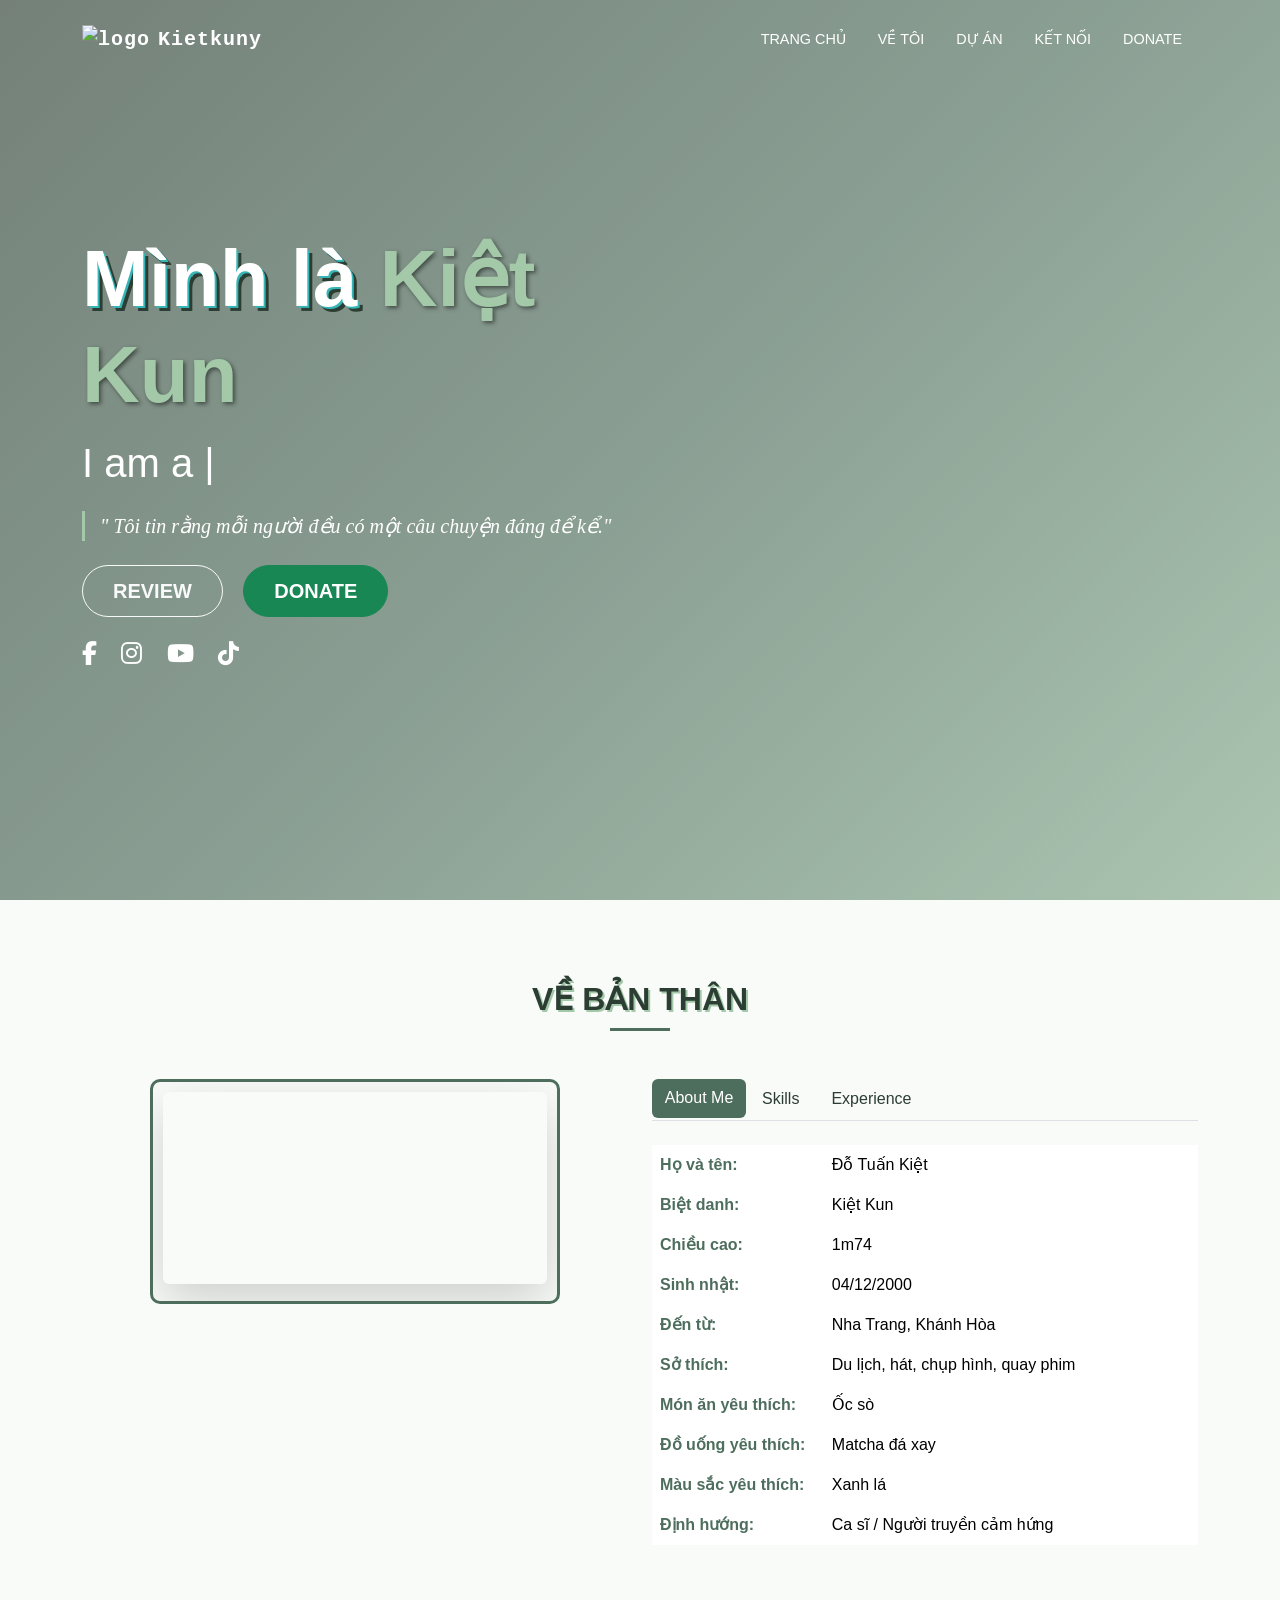
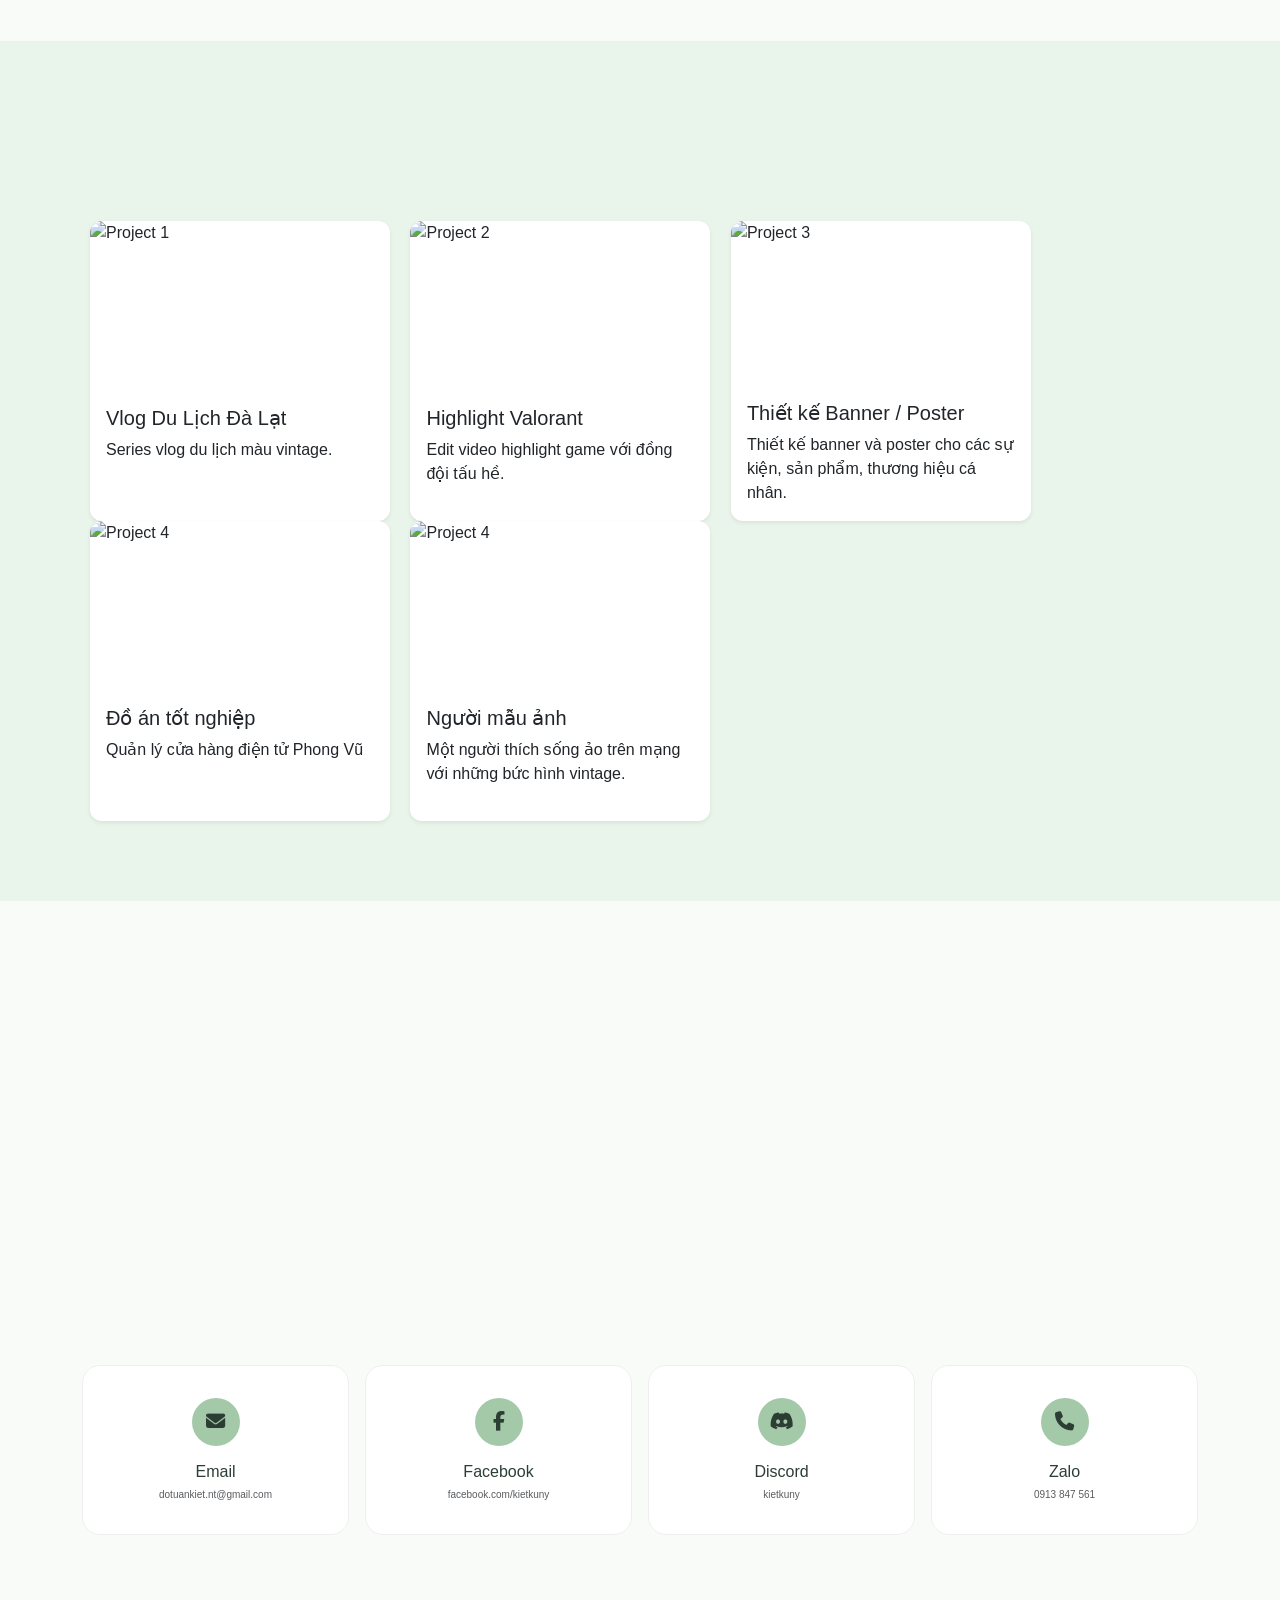
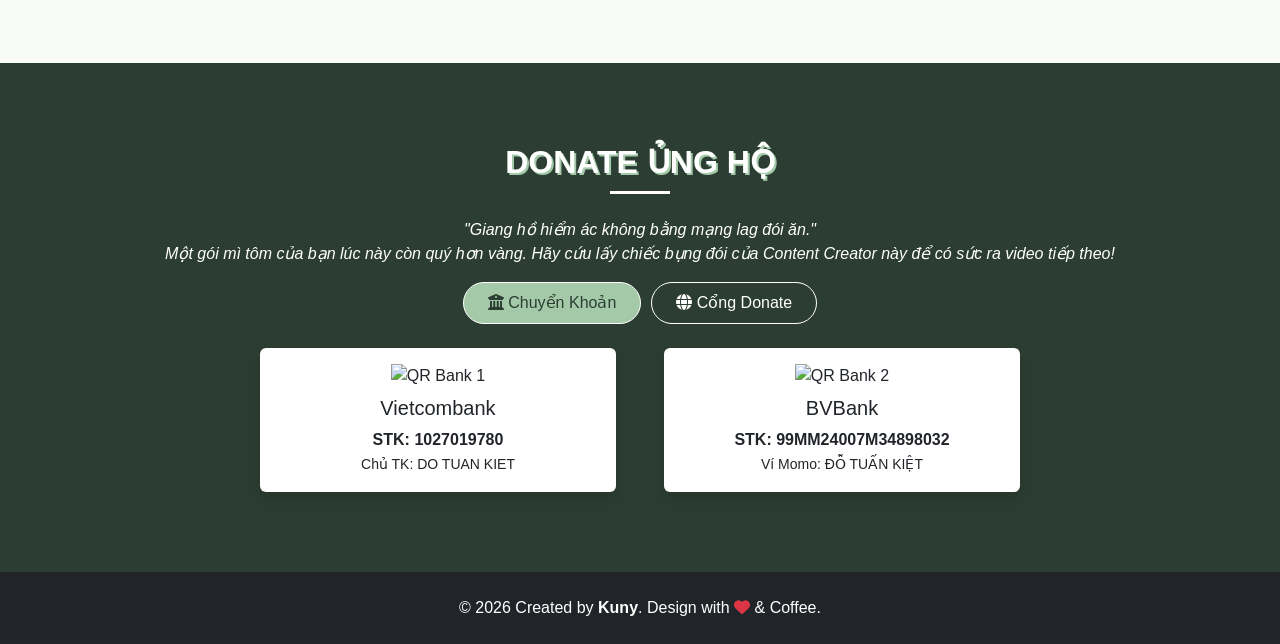
==== commit b610dc1e: "update" ====
--- a/index.html
+++ b/index.html
@@ -1,332 +1,689 @@
 <!DOCTYPE html>
 <html lang="vi">
+
 <head>
-<meta charset="UTF-8">
-<meta name="viewport" content="width=device-width, initial-scale=1">
-<title>Kiệt Kun — Content Creator</title>
-<link rel="icon" href="img/LogoWeb.svg">
-<link href="https://fonts.googleapis.com/css2?family=Playfair+Display:ital,wght@0,600;0,800;1,500&family=Courier+Prime:wght@400;700&display=swap" rel="stylesheet">
-<link rel="stylesheet" href="https://cdnjs.cloudflare.com/ajax/libs/bootstrap/5.3.3/css/bootstrap.min.css">
-<link rel="stylesheet" href="https://cdn.jsdelivr.net/npm/bootstrap-icons@1.11.3/font/bootstrap-icons.min.css">
-<link rel="stylesheet" href="https://cdnjs.cloudflare.com/ajax/libs/aos/2.3.4/aos.css">
-<link rel="stylesheet" href="https://cdnjs.cloudflare.com/ajax/libs/slick-carousel/1.8.1/slick.min.css">
-<style>
-:root{--g900:#1b2d1a;--g800:#243b22;--g700:#2f4d2b;--g500:#5b7d4f;--cream:#f3ead6;--paper:#e6d6b0;--gold:#c8963a;--rust:#a8472b;--ink:#2b2518;--brown:#33281a;--ink2:#1c1a14}
-html{scroll-behavior:smooth}
-body{font-family:'Courier Prime',monospace;background:var(--cream);color:var(--ink);overflow-x:hidden}
-body::after{content:"";position:fixed;inset:0;pointer-events:none;z-index:2000;opacity:.13;mix-blend-mode:multiply;background:url("data:image/svg+xml,%3Csvg xmlns='http://www.w3.org/2000/svg' width='160' height='160'%3E%3Cfilter id='n'%3E%3CfeTurbulence baseFrequency='.9' numOctaves='2'/%3E%3C/filter%3E%3Crect width='160' height='160' filter='url(%23n)'/%3E%3C/svg%3E")}
-h1,h2,h3,h4,h5{font-family:'Playfair Display',serif}
-section{position:relative;padding:110px 0 90px;scroll-margin-top:0}
-section::before{content:"";position:absolute;top:0;left:0;right:0;height:14px;z-index:3;background:radial-gradient(circle at 12px -2px,var(--prev) 12px,transparent 13px) 0 0/24px 14px repeat-x}
-.title{font-size:clamp(2rem,5vw,3.2rem);font-weight:800;text-align:center;margin-bottom:.4rem}
-.sub{text-align:center;letter-spacing:.25em;text-transform:uppercase;font-size:.8rem;margin-bottom:3rem;color:var(--gold)}
-.sub::before,.sub::after{content:"✦";margin:0 .8em}
-/* nav */
-.navbar{transition:.3s;padding:1rem 0;z-index:1500}
-.navbar.solid{background:rgba(27,45,26,.96);padding:.5rem 0;box-shadow:0 4px 0 var(--gold)}
-.navbar-brand{font-family:'Playfair Display';font-weight:800;color:var(--cream)!important}
-.navbar-brand img{height:34px;margin-right:8px}
-.nav-link{color:var(--cream)!important;text-transform:uppercase;letter-spacing:.12em;font-size:.82rem}
-.nav-link{border-bottom:2px solid transparent}
-.nav-link:hover,.nav-link.active{color:var(--gold)!important;border-bottom-color:var(--gold)}
-.navbar-toggler{border-color:var(--gold)}.navbar-toggler-icon{filter:invert(1)}
-/* hero */
-#home{--prev:transparent;min-height:100vh;display:flex;align-items:center;color:var(--cream);background:radial-gradient(ellipse at 70% 30%,#35563000,#1b2d1a 70%),repeating-linear-gradient(45deg,var(--g800) 0 2px,var(--g900) 2px 14px)}
-#home::before{display:none}
-#home h1{font-size:clamp(2rem,4.8vw,4.4rem);font-weight:800;line-height:1.1;white-space:nowrap}
-#home h1 em{color:var(--gold);font-style:italic}
-.typed-line{font-size:1.5rem;margin:1rem 0}.typed-line b{color:var(--gold)}
-.quote{font-style:italic;max-width:520px;opacity:.9;border-left:3px solid var(--gold);padding-left:1rem}
-.btn-vin{display:inline-flex;align-items:center;justify-content:center;border:2px solid var(--gold);color:var(--cream);background:transparent;border-radius:0;padding:.7rem 1.6rem;letter-spacing:.15em;text-transform:uppercase;box-shadow:5px 5px 0 var(--gold);transition:.2s}
-.btn-vin.fill{background:var(--cream);border-color:var(--cream);color:var(--g900);font-weight:700;box-shadow:5px 5px 0 var(--gold)}
-.btn-vin.fill:hover{border-color:var(--gold)}
-.btn-vin:hover{background:var(--gold);color:var(--g900)}
-.btn-vin:hover{transform:translate(3px,3px);box-shadow:2px 2px 0 var(--cream)}
-.social a{color:var(--cream);font-size:1.4rem;margin-right:1.1rem;transition:.2s;display:inline-block}.social a:hover{color:var(--gold);transform:translateY(-4px) rotate(-6deg)}
-.stamp{position:absolute;right:6%;bottom:12%;width:150px;animation:spin 25s linear infinite;opacity:.8}
-@keyframes spin{to{transform:rotate(360deg)}}
-.polaroid{background:#fbf6e8;padding:14px 14px 48px;box-shadow:0 14px 30px rgba(0,0,0,.4);transform:rotate(3deg);max-width:340px;margin:auto;position:relative;color:var(--ink);text-align:center;font-family:'Playfair Display';font-style:italic}
-.polaroid::before{content:"";position:absolute;top:-14px;left:50%;width:90px;height:28px;background:rgba(200,150,58,.75);transform:translateX(-50%) rotate(-3deg)}
-.polaroid img,.polaroid video{width:100%;aspect-ratio:4/5;object-fit:cover;filter:sepia(.35) contrast(1.05);display:block}
-.polaroid span{position:absolute;bottom:12px;left:0;right:0}
-/* about */
-#about{--prev:var(--g900);background:var(--cream)}
-.nav-pills .nav-link{color:var(--g700)!important;border:2px solid var(--g700);border-radius:0;margin:0 .3rem;font-weight:700}
-.nav-pills .nav-link.active{background:var(--g700);color:var(--cream)!important}
-.card-paper{background:#faf3e0;border:2px solid var(--ink);box-shadow:8px 8px 0 var(--g700);padding:2rem}
-.info td{padding:.55rem .4rem;border-bottom:1px dashed #9a8c6a}.info td:first-child{font-weight:700;color:var(--g700);white-space:nowrap;padding-right:1.5rem}
-.skill{margin-bottom:1.2rem}.skill .d-flex{font-weight:700}
-.bar{height:12px;border:2px solid var(--ink);background:var(--cream)}
-.bar i{display:block;height:100%;width:0;background:repeating-linear-gradient(45deg,var(--g700) 0 6px,var(--g500) 6px 12px);transition:width 1.4s cubic-bezier(.2,.8,.2,1)}
-.timeline{border-left:3px dashed var(--g700);margin-left:8px;padding-left:1.8rem}
-.tl{position:relative;margin-bottom:1.6rem}.tl::before{content:"";position:absolute;left:-2.4rem;top:.3rem;width:16px;height:16px;background:var(--gold);border:3px solid var(--ink);border-radius:50%}
-.tl small{background:var(--g700);color:var(--cream);padding:2px 10px;letter-spacing:.1em}
-.tl h5{margin:.5rem 0 .2rem;font-weight:800}
-/* projects */
-#projects{--prev:var(--cream);background:var(--g700);color:var(--cream)}
-#projects .title{color:var(--cream)}
-#plist{display:flex;flex-wrap:wrap;justify-content:center;gap:24px}
-#plist>div{flex:0 0 calc((100% - 48px)/3);max-width:calc((100% - 48px)/3)}
-.pcard{display:block;height:100%;min-height:270px;padding:1.8rem;background:var(--g900);border:2px solid var(--gold);color:var(--cream);text-decoration:none;position:relative;overflow:hidden;transition:.3s}
-.pcard .bg{position:absolute;inset:0;background-size:cover;background-position:center;opacity:.32;filter:sepia(.45) saturate(.8);transform:scale(1.05);transition:.6s}
-.pcard::after{content:"";position:absolute;inset:0;z-index:1;background:linear-gradient(180deg,rgba(27,45,26,.25),rgba(27,45,26,.93) 75%)}
-.pcard .in{position:relative;z-index:2;display:flex;flex-direction:column;justify-content:flex-end;height:100%;min-height:210px}
-.pcard:hover{transform:translateY(-8px);box-shadow:8px 8px 0 var(--gold);color:var(--cream)}
-.pcard:hover .bg{opacity:.55;transform:scale(1.14)}
-.pcard .no{font-family:'Playfair Display';font-size:3.2rem;color:var(--gold);opacity:.6;position:absolute;top:.4rem;right:1rem;font-weight:800;z-index:2}
-.pcard i{font-size:2rem;color:var(--gold)}.pcard h4{margin:.6rem 0 .5rem;font-weight:800}.pcard p{font-size:.92rem;opacity:.9;margin:0}
-@media(max-width:991px){#plist>div{flex-basis:calc((100% - 24px)/2);max-width:calc((100% - 24px)/2)}}
-@media(max-width:575px){#plist>div{flex-basis:100%;max-width:100%}}
-/* gallery */
-#design{--prev:var(--ink2);background:var(--paper)}
-#design .title{color:var(--g800)}
-.stage{max-width:860px;margin:0 auto 2.4rem;padding:22px;background:#fbf6e8;border:3px solid var(--ink);box-shadow:10px 10px 0 var(--g700),inset 0 0 0 8px #fbf6e8,inset 0 0 0 10px var(--gold)}
-.gfor .slide{height:min(62vh,520px);display:flex!important;align-items:center;justify-content:center}
-.gfor img{max-width:100%;max-height:100%;object-fit:contain;cursor:zoom-in}
-.aw{position:relative;max-width:1000px;margin:0 auto;padding:0 54px}
-.slick-slide{outline:0}
-.slick-arrow{font-size:0;position:absolute;top:50%;transform:translateY(-50%);width:44px;height:44px;padding:0;background:var(--g700);border:2px solid var(--ink);z-index:5;cursor:pointer;color:transparent;transition:.2s}
-.slick-arrow:hover{background:var(--rust)}
-.slick-prev{left:-54px}.slick-next{right:-54px}
-.slick-arrow::before{font-family:'bootstrap-icons';font-size:20px;line-height:40px;color:var(--cream)}
-.slick-prev::before{content:"\f284"}.slick-next::before{content:"\f285"}
-.slick-dots{list-style:none;display:flex;justify-content:center;gap:9px;padding:0;margin:1.4rem 0 0}
-.slick-dots button{font-size:0;width:12px;height:12px;padding:0;border:2px solid var(--dc,var(--g700));background:transparent;border-radius:50%;transition:.2s}
-.slick-dots .slick-active button{background:var(--dc,var(--g700));transform:scale(1.25)}
-.gnav .slide{padding:14px 9px 6px;cursor:pointer}
-.thumb{height:120px;background:#fbf6e8;border:2px solid var(--ink);padding:5px;opacity:.5;transition:.35s}
-.thumb img{width:100%;height:100%;object-fit:contain;display:block}
-.gnav .slick-slide.on .thumb{opacity:1;border-color:var(--rust);transform:translateY(-8px);box-shadow:0 0 0 4px var(--gold),6px 8px 0 var(--g700)}
-#model{--prev:var(--g700);--dc:var(--gold);background:var(--ink2);color:var(--cream)}
-#model .title{color:var(--cream)}
-.mslide{padding:20px 12px;outline:0}
-.mframe{position:relative;height:470px;background:#f3ead6;padding:10px 10px 38px;box-shadow:0 12px 26px rgba(0,0,0,.55);opacity:.65;transform:scale(.88);transition:.6s}
-.mframe img{width:100%;height:100%;object-fit:cover;display:block;filter:grayscale(1) contrast(1.1);transition:filter .7s}
-.mframe .cap{position:absolute;bottom:9px;left:0;right:0;text-align:center;font-family:'Playfair Display';font-style:italic;color:var(--ink)}
-.slick-slide.on .mframe{opacity:1;transform:scale(1)}
-.slick-slide.on .mframe img{filter:none}
-.mframe.empty img{display:none}
-.mframe.empty::after{content:"+ Thêm ảnh " attr(data-f);position:absolute;inset:10px 10px 38px;display:flex;align-items:center;justify-content:center;text-align:center;border:2px dashed var(--g500);background:var(--paper);color:var(--g700);padding:1rem}
-/* connect */
-#connect{--prev:var(--paper);background:var(--brown);color:var(--cream)}
-#connect .title{color:var(--cream)}
-.svc{text-align:center;padding:1.6rem;border:2px dashed var(--gold);height:100%}
-.svc i{font-size:2.4rem;color:var(--gold)}.svc h4{margin:.8rem 0 .4rem;font-weight:800}
-.contact a{display:flex;align-items:center;gap:.8rem;padding:.9rem 1.2rem;color:var(--cream);text-decoration:none;border:2px solid var(--gold);margin:0;min-width:0;overflow-wrap:anywhere;transition:.2s}
-.contact>div{width:100%;max-width:900px;display:grid;grid-template-columns:1fr 1fr;gap:16px}
-@media(max-width:575px){.contact>div{grid-template-columns:1fr}}
-.contact a:hover{background:var(--gold);color:var(--ink);padding-left:1.8rem}
-/* donate */
-#donate{--prev:var(--brown);background:var(--cream)}
-.qr{max-width:360px;width:100%;border:8px solid #fff;box-shadow:0 6px 18px rgba(0,0,0,.25);transform:rotate(-2deg)}
-.gcard{display:block;height:100%;padding:16px;background:#faf3e0;border:2px solid var(--ink);box-shadow:8px 8px 0 var(--rust);color:var(--ink);text-decoration:none;transition:.25s}
-.gcard:hover{transform:translate(5px,5px);box-shadow:3px 3px 0 var(--rust);color:var(--ink)}
-.gcard .im{height:260px;display:flex;align-items:center;justify-content:center;background:#fff;border:1px solid #cfc3a3;margin-bottom:14px;overflow:hidden}
-.gcard .im img{max-width:100%;max-height:100%;object-fit:contain}
-.gcard h4{font-weight:800;margin:0 0 .2rem}
-.gate{display:block;padding:1.1rem;border:2px solid var(--ink);box-shadow:6px 6px 0 var(--rust);margin:1rem auto;max-width:380px;color:var(--ink);text-decoration:none;font-weight:700;background:#faf3e0;transition:.2s}
-.gate:hover{transform:translate(4px,4px);box-shadow:2px 2px 0 var(--rust)}
-footer{background:var(--g900);color:var(--cream);text-align:center;padding:1.6rem;border-top:4px double var(--gold);font-size:.9rem}
-.modal-content{background:#fbf6e8;border:3px solid var(--ink)}
-@media(max-width:768px){.stamp{display:none}.aw{padding:0 4px}.mframe{height:400px}.gfor .slide{height:340px}.thumb{height:90px}.stage{padding:14px}}
-</style>
+  <meta charset="UTF-8">
+  <meta name="viewport" content="width=device-width, initial-scale=1.0">
+  <title>Kiệt Kun</title>
+  <link href="https://cdn.jsdelivr.net/npm/bootstrap@5.3.8/dist/css/bootstrap.min.css" rel="stylesheet"
+    integrity="sha384-sRIl4kxILFvY47J16cr9ZwB07vP4J8+LH7qKQnuqkuIAvNWLzeN8tE5YBujZqJLB" crossorigin="anonymous">
+  <link rel="stylesheet" href="https://cdnjs.cloudflare.com/ajax/libs/font-awesome/6.4.0/css/all.min.css">
+  <link href="https://unpkg.com/aos@2.3.1/dist/aos.css" rel="stylesheet">
+  <link rel="stylesheet" type="text/css" href="https://cdn.jsdelivr.net/npm/slick-carousel@1.8.1/slick/slick.css" />
+  <link rel="stylesheet" type="text/css"
+    href="https://cdn.jsdelivr.net/npm/slick-carousel@1.8.1/slick/slick-theme.css" />
+  <link rel="stylesheet" href="style.css">
+  <link rel="icon" type="image/x-icon" href="img/LogoWeb.svg">
 </head>
+
 <body>
 
-<nav class="navbar navbar-expand-lg fixed-top" id="nav">
- <div class="container">
-  <a class="navbar-brand" href="#home"><img src="img/LogoWeb.svg" alt="logo">Kietkuny</a>
-  <button class="navbar-toggler" data-bs-toggle="collapse" data-bs-target="#menu"><span class="navbar-toggler-icon"></span></button>
-  <div class="collapse navbar-collapse" id="menu"><ul class="navbar-nav ms-auto">
-   <li class="nav-item"><a class="nav-link" href="#home">Trang chủ</a></li>
-   <li class="nav-item"><a class="nav-link" href="#about">Về tôi</a></li>
-   <li class="nav-item"><a class="nav-link" href="#projects">Dự án</a></li>
-   <li class="nav-item"><a class="nav-link" href="#model">Người mẫu</a></li>
-   <li class="nav-item"><a class="nav-link" href="#design">Thiết kế</a></li>
-   <li class="nav-item"><a class="nav-link" href="#connect">Kết nối</a></li>
-   <li class="nav-item"><a class="nav-link" href="#donate">Donate</a></li>
-  </ul></div>
- </div>
-</nav>
-
-<section id="home">
- <div class="container"><div class="row align-items-center g-5">
-  <div class="col-lg-7" data-aos="fade-right">
-   <p class="text-uppercase" style="letter-spacing:.3em;color:var(--gold)">— Portfolio · Est. 2000 —</p>
-   <h1>Mình là <em>Kiệt Kun</em></h1>
-   <div class="typed-line">I am a <b id="typed"></b></div>
-   <p class="quote">" Tôi tin rằng mỗi người đều có một câu chuyện đáng để kể."</p>
-   <div class="my-4 d-flex flex-wrap gap-3">
-    <a class="btn btn-vin fill" href="https://docs.google.com/forms/d/e/1FAIpQLSfxaPSi_sjHv0DlFE9_MrO3W6-qJ_SB66-bH8u1UAaRclapxg/viewform?usp=sf_link" target="_blank">Review</a>
-    <a class="btn btn-vin" href="#donate">Donate</a>
-   </div>
-   <div class="social">
-    <a href="https://www.facebook.com/kietkuny/" target="_blank" aria-label="Facebook"><i class="bi bi-facebook"></i></a>
-    <a href="https://www.instagram.com/kietkuny/" target="_blank" aria-label="Instagram"><i class="bi bi-instagram"></i></a>
-    <a href="https://www.youtube.com/@kietkuny" target="_blank" aria-label="YouTube"><i class="bi bi-youtube"></i></a>
-    <a href="https://www.tiktok.com/@kietkuny.social" target="_blank" aria-label="TikTok"><i class="bi bi-tiktok"></i></a>
-   </div>
-  </div>
-  <div class="col-lg-5" data-aos="zoom-in" data-aos-delay="200">
-   <div class="polaroid"><video src="img/about.mp4" autoplay muted loop playsinline></video><span>Nha Trang · Khánh Hòa</span></div>
-  </div>
- </div>
- <svg class="stamp" viewBox="0 0 200 200"><defs><path id="c" d="M100,100 m-72,0 a72,72 0 1,1 144,0 a72,72 0 1,1 -144,0"/></defs><circle cx="100" cy="100" r="92" fill="none" stroke="#c8963a" stroke-width="3"/><circle cx="100" cy="100" r="52" fill="none" stroke="#c8963a" stroke-dasharray="3 5"/><text font-family="Courier Prime" font-size="15" fill="#c8963a" letter-spacing="3"><textPath href="#c">CONTENT CREATOR ✦ MATCHA LOVER ✦ NHA TRANG ✦</textPath></text><text x="100" y="108" text-anchor="middle" font-family="Playfair Display" font-size="26" fill="#c8963a" font-weight="800">K.K</text></svg>
- </div>
-</section>
-
-<section id="about">
- <div class="container">
-  <h2 class="title" data-aos="fade-up">Về Bản Thân</h2><p class="sub">Câu chuyện của mình</p>
-  <ul class="nav nav-pills justify-content-center mb-5" data-aos="fade-up">
-   <li class="nav-item"><button class="nav-link active" data-bs-toggle="pill" data-bs-target="#t1">About Me</button></li>
-   <li class="nav-item"><button class="nav-link" data-bs-toggle="pill" data-bs-target="#t2">Skills</button></li>
-   <li class="nav-item"><button class="nav-link" data-bs-toggle="pill" data-bs-target="#t3">Experience</button></li>
-  </ul>
-  <div class="tab-content card-paper" data-aos="fade-up">
-   <div class="tab-pane fade show active" id="t1"><table class="info w-100">
-    <tr><td>Họ và tên:</td><td>Đỗ Tuấn Kiệt</td></tr><tr><td>Biệt danh:</td><td>Kiệt Kun</td></tr>
-    <tr><td>Chiều cao:</td><td>1m74</td></tr><tr><td>Sinh nhật:</td><td>04/12/2000</td></tr>
-    <tr><td>Đến từ:</td><td>Nha Trang, Khánh Hòa</td></tr><tr><td>Sở thích:</td><td>Du lịch, hát, chụp hình, quay phim</td></tr>
-    <tr><td>Món ăn yêu thích:</td><td>Ốc sò</td></tr><tr><td>Đồ uống yêu thích:</td><td>Matcha đá xay</td></tr>
-    <tr><td>Màu sắc yêu thích:</td><td>Xanh lá 🍵</td></tr><tr><td>Định hướng:</td><td>Ca sĩ / Người truyền cảm hứng</td></tr></table></div>
-   <div class="tab-pane fade" id="t2"><div class="row" id="skills"></div></div>
-   <div class="tab-pane fade" id="t3"><div class="timeline">
-    <div class="tl"><small>10/2025 - 4/2026</small><h5>IT văn phòng</h5><p>Hỗ trợ phần cứng và phần mềm, khắc phục sự cố kỹ thuật và tạo banner, video quảng cáo cho công ty và nhà hàng.</p></div>
-    <div class="tl"><small>1/2025 - 6/2025</small><h5>Lập trình low code</h5><p>Phát triển ứng dụng bằng các nền tảng low code (OutSystems).</p></div>
-    <div class="tl"><small>4/2024 - 10/2024</small><h5>IT Bệnh viện</h5><p>Quản lý phần mềm và phần cứng ở bệnh viện.</p></div>
-    <div class="tl"><small>11/2023 - 2/2024</small><h5>Lập trình website WordPress</h5><p>Lập trình frontend website WordPress.</p></div>
-   </div></div>
-  </div>
- </div>
-</section>
-
-<section id="projects">
- <div class="container">
-  <h2 class="title" data-aos="fade-up">Dự Án Đã Làm</h2><p class="sub">Những thứ mình tự hào</p>
-  <div id="plist"></div>
- </div>
-</section>
-
-<section id="model">
- <div class="container">
-  <h2 class="title" data-aos="fade-up">Người Mẫu Ảnh</h2><p class="sub">Những bức hình vintage</p>
-  <div class="aw" data-aos="fade-up"><div id="mSlider"></div></div>
- </div>
-</section>
-
-<section id="design">
- <div class="container">
-  <h2 class="title" data-aos="fade-up">Thiết kế Banner / Poster</h2><p class="sub">Bộ sưu tập</p>
-  <div class="stage" data-aos="fade-up"><div id="gFor" class="gfor"></div></div>
-  <div class="aw gnav-wrap" data-aos="fade-up"><div id="gNav" class="gnav"></div></div>
- </div>
-</section>
-
-<section id="connect">
- <div class="container">
-  <h2 class="title" data-aos="fade-up">Kết Nối &amp; Hợp Tác</h2><p class="sub">Đang tìm đồng đội cùng chí hướng Content Creator</p>
-  <div class="row g-4 mb-5">
-   <div class="col-md-4" data-aos="flip-left"><div class="svc"><i class="bi bi-camera-reels"></i><h4>Video Production</h4><p>Chuyên quay dựng, lên ý tưởng kịch bản video ngắn/dài.</p></div></div>
-   <div class="col-md-4" data-aos="flip-left" data-aos-delay="150"><div class="svc"><i class="bi bi-people"></i><h4>Tìm Đồng Đội</h4><p>Cần tìm 1 bạn đam mê làm content, không ngại diễn xuất, cùng nhau xây kênh triệu sub!</p></div></div>
-   <div class="col-md-4" data-aos="flip-left" data-aos-delay="300"><div class="svc"><i class="bi bi-palette"></i><h4>Creative Design</h4><p>Thiết kế thumbnail, poster, bộ nhận diện thương hiệu cá nhân.</p></div></div>
-  </div>
-  <div class="row justify-content-center contact" data-aos="fade-up"><div class="col-md-7">
-   <a href="mailto:dotuankiet.nt@gmail.com"><i class="bi bi-envelope"></i> dotuankiet.nt@gmail.com</a>
-   <a href="https://facebook.com/kietkuny" target="_blank"><i class="bi bi-facebook"></i> facebook.com/kietkuny</a>
-   <a href="#"><i class="bi bi-discord"></i> Discord: kietkuny</a>
-   <a href="tel:0913847561"><i class="bi bi-chat-dots"></i> Zalo: 0913 847 561</a>
-  </div></div>
- </div>
-</section>
-
-<section id="donate">
- <div class="container text-center">
-  <h2 class="title" data-aos="fade-up">Donate Ủng Hộ</h2><p class="sub">Một gói mì tôm</p>
-  <p class="mx-auto" style="max-width:640px" data-aos="fade-up"><i>"Giang hồ hiểm ác không bằng mạng lag đói ăn."</i><br>Một gói mì tôm của bạn lúc này còn quý hơn vàng. Hãy cứu lấy chiếc bụng đói của Content Creator này để có sức ra video tiếp theo!</p>
-  <ul class="nav nav-pills justify-content-center my-4">
-   <li class="nav-item"><button class="nav-link active" data-bs-toggle="pill" data-bs-target="#d1">Chuyển Khoản</button></li>
-   <li class="nav-item"><button class="nav-link" data-bs-toggle="pill" data-bs-target="#d2">Cổng Donate</button></li>
-  </ul>
-  <div class="tab-content">
-   <div class="tab-pane fade show active" id="d1"><div class="row g-5 justify-content-center">
-    <div class="col-md-5"><img class="qr mb-3" src="img/IMG_6913.JPG" alt="QR Vietcombank"><h4>Vietcombank</h4><p>STK: 1027019780<br>Chủ TK: DO TUAN KIET</p></div>
-    <div class="col-md-5"><img class="qr mb-3" src="img/IMG_6016.JPG" alt="QR BVBank"><h4>BVBank</h4><p>STK: 99MM24007M34898032<br>Ví Momo: ĐỖ TUẤN KIỆT</p></div>
-   </div></div>
-   <div class="tab-pane fade" id="d2">
-    <div class="row g-5 justify-content-center">
-     <div class="col-md-5"><a class="gcard" href="https://zypage.com/kietkuny" target="_blank"><div class="im"><img src="img/zypage.jpeg" alt="Zypage"></div><h4>Zypage</h4><small>zypage.com/kietkuny</small></a></div>
-     <div class="col-md-5"><a class="gcard" href="https://wescan.vn/kietkuny" target="_blank"><div class="im"><img src="img/wescan.png" alt="WeScan"></div><h4>WeScan</h4><small>wescan.vn/kietkuny</small></a></div>
+  <nav class="navbar navbar-expand-lg fixed-top navbar-dark transition-all" id="mainNav">
+    <div class="container">
+      <a class="navbar-brand font-vintage" href="#home"><img src="img/LogoWeb.svg" alt="logo" width="40"
+          class="me-2">Kietkuny</a>
+      <button class="navbar-toggler" type="button" data-bs-toggle="collapse" data-bs-target="#navbarNav">
+        <span class="navbar-toggler-icon"></span>
+      </button>
+      <div class="collapse navbar-collapse justify-content-end" id="navbarNav">
+        <ul class="navbar-nav">
+          <li class="nav-item px-lg-2 px-0"><a class="nav-link" href="#home">Trang chủ</a></li>
+          <li class="nav-item px-lg-2 px-0"><a class="nav-link" href="#about">Về tôi</a></li>
+          <li class="nav-item px-lg-2 px-0"><a class="nav-link" href="#projects">Dự án</a></li>
+          <li class="nav-item px-lg-2 px-0"><a class="nav-link" href="#connection">Kết nối</a></li>
+          <li class="nav-item px-lg-2 px-0"><a class="nav-link" href="#donate">Donate</a></li>
+        </ul>
+      </div>
     </div>
-   </div>
-  </div>
- </div>
-</section>
-
-<footer>© 2026 Created by <b>Kuny</b>. Design with <i class="bi bi-heart-fill" style="color:var(--rust)"></i> &amp; Coffee.</footer>
-
-<div class="modal fade" id="zoom" tabindex="-1"><div class="modal-dialog modal-dialog-centered modal-lg"><div class="modal-content p-2"><img id="zimg" class="img-fluid" alt=""></div></div></div>
-
-<script src="https://cdnjs.cloudflare.com/ajax/libs/jquery/3.7.1/jquery.min.js"></script>
-<script src="https://cdnjs.cloudflare.com/ajax/libs/bootstrap/5.3.3/js/bootstrap.bundle.min.js"></script>
-<script src="https://cdnjs.cloudflare.com/ajax/libs/aos/2.3.4/aos.js"></script>
-<script src="https://cdnjs.cloudflare.com/ajax/libs/slick-carousel/1.8.1/slick.min.js"></script>
-<script src="https://cdnjs.cloudflare.com/ajax/libs/typed.js/2.1.0/typed.umd.js"></script>
-<script>
-const skills=[["Adobe Premiere / Capcut",85],["Adobe Illustrator / Canva",80],["Viết content",80],["Chụp hình / Quay phim",90],["Wordpress / Low code",70],["Cài Windows / Office",90],["IT Hỗ trợ",90]];
-const projects=[["bi-airplane","Vlog Du Lịch Đà Lạt","Series vlog du lịch màu vintage.","https://youtu.be/KRDoWgZm43k?si=TYJfLD7tgCbdJThU","project-2.jpg"],
-["bi-controller","Highlight Valorant","Edit video highlight game với đồng đội tấu hề.","https://youtu.be/jgY2ZSnOLbM?si=ZwVmwtkTjX5RrKqD","project-5.jpg"],
-["bi-vector-pen","Thiết kế Banner / Poster","Thiết kế banner và poster cho các sự kiện, sản phẩm, thương hiệu cá nhân.","#design","project-3.jpg"],
-["bi-mortarboard","Đồ án tốt nghiệp","Quản lý cửa hàng điện tử Phong Vũ.","https://github.com/kietkuny/phongvustore","project-1.jpg"],
-["bi-camera","Người mẫu ảnh","Một người thích sống ảo trên mạng với những bức hình vintage.","#model","project-4.jpg"]];
-// ẢNH NGƯỜI MẪU: bỏ ảnh vào thư mục img/model/ rồi thêm/sửa tên file ở đây (nên có từ 5 ảnh trở lên)
-const models=["m1.jpg","m2.jpg","m3.jpg","m4.jpg","m5.jpg","m6.jpg","m7.jpg"];
-const imgs=["Hiền triết Sage","hpny","poster vqmm","Thumbnail","tết poster","Đánh giá GGMaps","ytc1-4","ytc16-5","ytc30-4.1-5"];
-
-$('#skills').html(skills.map(s=>`<div class="col-md-6 skill"><div class="d-flex justify-content-between"><span>${s[0]}</span><span>${s[1]}%</span></div><div class="bar"><i data-w="${s[1]}"></i></div></div>`).join(''));
-$('#plist').html(projects.map((p,i)=>`<div data-aos="fade-up" data-aos-delay="${i*100}"><a class="pcard" href="${p[3]}" ${p[3][0]=='#'?'':'target="_blank"'}><div class="bg" style="background-image:url('img/${p[4]}')"></div><span class="no">0${i+1}</span><div class="in"><i class="bi ${p[0]}"></i><h4>${p[1]}</h4><p>${p[2]}</p></div></a></div>`).join(''));
-const U=n=>encodeURI('img/design/'+n+'.png');
-$('#gFor').html(imgs.map(n=>`<div class="slide"><img src="${U(n)}" alt="${n}"></div>`).join(''));
-$('#gNav').html(imgs.map(n=>`<div class="slide"><div class="thumb"><img src="${U(n)}" alt="${n}"></div></div>`).join(''));
-$('#mSlider').html(models.map((m,i)=>`<div class="mslide"><div class="mframe" data-f="${m}"><img src="img/model/${m}" alt="Người mẫu ${i+1}" onerror="this.parentNode.classList.add('empty')"><span class="cap">N°0${i+1}</span></div></div>`).join(''));
-
-new Typed('#typed',{strings:['Content Creator','Video Editor','Graphic Designer','IT Support','Singer ♪'],typeSpeed:60,backSpeed:35,backDelay:1400,loop:true});
-AOS.init({duration:900,once:true,offset:60});
-// tính lại vị trí AOS mỗi khi chiều cao trang thay đổi (slick, ảnh, font tải xong)
-let aosT;new ResizeObserver(()=>{clearTimeout(aosT);aosT=setTimeout(()=>AOS.refresh(),120)}).observe(document.body);
-
-// Đánh dấu .on cho CẢ ảnh thật lẫn bản sao (clone) của slick -> không bị khựng khi lặp vòng
-function sync(sel,N){const $s=$(sel);
- const mark=n=>$s.find('.slick-slide').each(function(){const i=+this.getAttribute('data-slick-index');this.classList.toggle('on',((i%N)+N)%N===n)});
- $s.on('init reInit',(e,sl)=>mark(sl.currentSlide)).on('beforeChange',(e,sl,c,n)=>mark(n));}
-// slick: khởi tạo SAU khi ảnh tải xong để không bị lỗi kích thước
-$(window).on('load',function(){
- sync('#gNav',imgs.length);sync('#mSlider',models.length);
- $('#gFor').slick({slidesToShow:1,slidesToScroll:1,arrows:false,fade:true,speed:500,asNavFor:'#gNav'});
- $('#gNav').slick({slidesToShow:5,slidesToScroll:1,asNavFor:'#gFor',centerMode:true,centerPadding:'0px',focusOnSelect:true,dots:true,
-  responsive:[{breakpoint:768,settings:{slidesToShow:3}},{breakpoint:576,settings:{slidesToShow:3,arrows:false}}]});
- $('#mSlider').slick({centerMode:true,centerPadding:'60px',slidesToShow:3,infinite:true,autoplay:true,autoplaySpeed:2600,speed:700,dots:true,focusOnSelect:true,
-  responsive:[{breakpoint:992,settings:{slidesToShow:3,centerPadding:'30px',arrows:false}},{breakpoint:576,settings:{slidesToShow:1,centerPadding:'50px',arrows:false}}]});
- $('#gFor').on('click','img',function(){$('#zimg').attr('src',this.src);new bootstrap.Modal('#zoom').show()});
- $(window).on('resize',()=>$('.slick-initialized').slick('setPosition'));
- setTimeout(()=>AOS.refreshHard(),300);
-});
-
-// thanh kỹ năng chạy khi mở tab
-document.querySelector('[data-bs-target="#t2"]').addEventListener('shown.bs.tab',()=>$('.bar i').each(function(){$(this).css('width',$(this).data('w')+'%')}));
-// navbar đổi nền khi cuộn
-// navbar đổi nền + active menu theo section đang xem
-const secs=[...document.querySelectorAll('section[id]')],links=[...document.querySelectorAll('#menu .nav-link')];
-function onScroll(){
- $('#nav').toggleClass('solid',scrollY>60);
- let cur=secs[0].id;
- secs.forEach(s=>{if(s.getBoundingClientRect().top<=innerHeight*0.35)cur=s.id});
- if(innerHeight+scrollY>=document.documentElement.scrollHeight-4)cur=secs[secs.length-1].id;
- links.forEach(a=>a.classList.toggle('active',a.getAttribute('href')==='#'+cur));
-}
-addEventListener('scroll',onScroll,{passive:true});addEventListener('resize',onScroll);addEventListener('load',onScroll);onScroll();
-// bấm menu trên điện thoại thì tự đóng
-links.forEach(a=>a.addEventListener('click',()=>{const c=bootstrap.Collapse.getInstance('#menu');if(c)c.hide()}));
-</script>
+  </nav>
+
+  <section id="home" class="d-flex align-items-end align-items-md-center position-relative">
+    <div class="bg-overlay"></div>
+    <!-- Giữ nguyên canvas âm nhạc của bạn -->
+    <!-- <canvas id="canvas" style="position: absolute; z-index:2;"></canvas> -->
+    <div class="container text-white position-relative z-2">
+      <div class="row">
+        <div class="col-xl-6 mb-5 mb-md-0 pb-5 pb-md-0">
+          <h1 class="text-3d-vintage display-1 fw-bold" data-aos="fade-right">Mình là <span class="text-highlight">Kiệt
+              Kun</span></h1>
+          <h2 class="h1 mt-3" data-aos="fade-right" data-aos-delay="200">
+            I am a <span class="txt-type" data-wait="2000"
+              data-words='["CONTENT CREATOR","VIDEO EDITOR","DESIGNER","WEB DEVELOPER","IT SPECIALIST"]'></span><span
+              class="cursor">|</span>
+          </h2>
+          <p class="lead fst-italic mt-md-4 mt-2 slogan" data-aos="fade-up" data-aos-delay="400">
+            "&nbsp;Tôi tin rằng mỗi người đều có một câu chuyện đáng để kể."
+            <!-- "&nbsp; Trong cuộc sống, ta không thật sự cần lời khuyên từ người khác. Họ không thể hiểu, cho đến lúc mình
+            tự trải
+            qua." -->
+          </p>
+          <div class="mt-md-4 mt-2" data-aos="fade-up" data-aos-delay="600">
+            <a href="https://docs.google.com/forms/d/e/1FAIpQLSfxaPSi_sjHv0DlFE9_MrO3W6-qJ_SB66-bH8u1UAaRclapxg/viewform?usp=sf_link"
+              class="btn btn-outline-light btn-lg me-3 custom-btn mt-sm-0">REVIEW</a>
+            <a href="#donate" class="btn btn-success btn-lg custom-btn mt-sm-0">DONATE</a>
+          </div>
+          <div class="social-icons mt-md-4 mt-3" data-aos="fade-up" data-aos-delay="800">
+            <a href="https://www.facebook.com/kietkuny/"><i class="fab fa-facebook-f"></i></a>
+            <a href="https://www.instagram.com/kietkuny/"><i class="fab fa-instagram"></i></a>
+            <a href="https://www.youtube.com/@kietkuny"><i class="fab fa-youtube"></i></a>
+            <a href="https://www.tiktok.com/@kietkuny.social"><i class="fab fa-tiktok"></i></a>
+          </div>
+        </div>
+      </div>
+    </div>
+  </section>
+
+  <section id="about" class="section-padding">
+    <div class="container">
+      <div class="section-title text-center mb-5" data-aos="fade-up">
+        <h2>Về Bản Thân</h2>
+        <div class="line"></div>
+      </div>
+      <div class="row">
+        <div class="col-lg-6 mb-4 mb-lg-0" data-aos="fade-right">
+          <div class="about-img-wrapper mx-auto col-lg-8 ">
+            <!-- <img src="img/about.jpg" alt="Profile" class="img-fluid rounded shadow-lg"> -->
+            <video autoplay muted playsinline loop preload="auto" class="img-fluid rounded shadow-lg">
+              <source src="img/about.mp4" type="video/mp4">
+              Your browser does not support the video tag.
+            </video>
+          </div>
+        </div>
+        <div class="col-lg-6" data-aos="fade-left">
+          <ul class="nav nav-tabs vintage-tabs mb-4" id="myTab" role="tablist">
+            <li class="nav-item" role="presentation">
+              <button class="nav-link active" id="info-tab" data-bs-toggle="tab" data-bs-target="#info"
+                type="button">About Me</button>
+            </li>
+            <li class="nav-item" role="presentation">
+              <button class="nav-link" id="skills-tab" data-bs-toggle="tab" data-bs-target="#skills"
+                type="button">Skills</button>
+            </li>
+            <li class="nav-item" role="presentation">
+              <button class="nav-link" id="exp-tab" data-bs-toggle="tab" data-bs-target="#exp"
+                type="button">Experience</button>
+            </li>
+          </ul>
+          <div class="tab-content" id="myTabContent">
+            <div class="tab-pane fade show active" id="info" role="tabpanel">
+              <table class="table table-borderless vintage-table">
+                <tbody>
+                  <tr>
+                    <th>Họ và tên: </th>
+                    <td class="ps-3">Đỗ Tuấn Kiệt</td>
+                  </tr>
+                  <tr>
+                    <th>Biệt danh:</th>
+                    <td class="ps-3">Kiệt Kun</td>
+                  </tr>
+                  <tr>
+                    <th>Chiều cao:</th>
+                    <td class="ps-3">1m74</td>
+                  </tr>
+                  <tr>
+                    <th>Sinh nhật:</th>
+                    <td class="ps-3">04/12/2000</td>
+                  </tr>
+                  <!-- <tr>
+                    <th>Cung hoàng đạo:</th>
+                    <td class="ps-3">Nhân mã</td>
+                  </tr> -->
+                  <!-- <tr>
+                    <th>Tình trạng:</th>
+                    <td class="ps-3">Độc thân</td>
+                  </tr> -->
+                  <tr>
+                    <th>Đến từ: </th>
+                    <td class="ps-3">Nha Trang, Khánh Hòa</td>
+                  </tr>
+                  <tr>
+                    <th>Sở thích:</th>
+                    <td class="ps-3">Du lịch, hát, chụp hình, quay phim</td>
+                  </tr>
+                  <tr>
+                    <th>Món ăn yêu thích:</th>
+                    <td class="ps-3">Ốc sò</td>
+                  </tr>
+                  <tr>
+                    <th>Đồ uống yêu thích:</th>
+                    <td class="ps-3">Matcha đá xay</td>
+                  </tr>
+                  <tr>
+                    <th>Màu sắc yêu thích:</th>
+                    <td class="ps-3">Xanh lá</td>
+                  </tr>
+                  <tr>
+                    <th>Định hướng:</th>
+                    <td class="ps-3">Ca sĩ / Người truyền cảm hứng</td>
+                  </tr>
+                </tbody>
+              </table>
+            </div>
+            <div class="tab-pane fade" id="skills" role="tabpanel">
+              <div class="skill-item mb-3">
+                <div class="d-flex justify-content-between"><span>Adobe Premiere / Capcut</span><span>85%</span></div>
+                <div class="progress">
+                  <div class="progress-bar" style="width: 85%"></div>
+                </div>
+              </div>
+              <div class="skill-item mb-3">
+                <div class="d-flex justify-content-between"><span>Adobe Illustrator / Canva</span><span>80%</span></div>
+                <div class="progress">
+                  <div class="progress-bar" style="width: 80%"></div>
+                </div>
+              </div>
+              <div class="skill-item mb-3">
+                <div class="d-flex justify-content-between"><span>Viết content</span><span>80%</span></div>
+                <div class="progress">
+                  <div class="progress-bar" style="width: 80%"></div>
+                </div>
+              </div>
+              <div class="skill-item mb-3">
+                <div class="d-flex justify-content-between"><span>Chụp hình / Quay phim</span><span>90%</span></div>
+                <div class="progress">
+                  <div class="progress-bar" style="width: 90%"></div>
+                </div>
+              </div>
+              <div class="skill-item mb-3">
+                <div class="d-flex justify-content-between"><span>Wordpress / Low code</span><span>70%</span></div>
+                <div class="progress">
+                  <div class="progress-bar" style="width: 70%"></div>
+                </div>
+              </div>
+              <div class="skill-item mb-3">
+                <div class="d-flex justify-content-between"><span>Cài window / office</span><span>90%</span></div>
+                <div class="progress">
+                  <div class="progress-bar" style="width: 90%"></div>
+                </div>
+              </div>
+              <div class="skill-item mb-3">
+                <div class="d-flex justify-content-between"><span>IT Hỗ trợ</span><span>90%</span></div>
+                <div class="progress">
+                  <div class="progress-bar" style="width: 90%"></div>
+                </div>
+              </div>
+            </div>
+            <div class="tab-pane fade" id="exp" role="tabpanel">
+              <div class="timeline-item">
+                <h5>IT văn phòng</h5>
+                <span class="text-muted">10/2025 - 4/2026</span>
+                <p>Hỗ trợ phần cứng và phần mềm, khắc phục sự cố kỹ thuật và tạo banner và video quảng cáo cho công ty
+                  và
+                  nhà hàng.</p>
+              </div>
+              <div class="timeline-item">
+                <h5>Lập trình low code</h5>
+                <span class="text-muted">1/2025 - 6/2025</span>
+                <p>Phát triển ứng dụng bằng các nền tảng low code (outsystems)</p>
+              </div>
+              <div class="timeline-item mt-3">
+                <h5>IT Bệnh viện</h5>
+                <span class="text-muted">4/2024 - 10/2024</span>
+                <p>Quản lý phần mềm và phần cứng ở bệnh viện</p>
+              </div>
+              <div class="timeline-item mt-3">
+                <h5>Lập trình website wordpress</h5>
+                <span class="text-muted">11/2023 - 2/2024</span>
+                <p>Lập trình frontend website wordpress</p>
+              </div>
+            </div>
+          </div>
+        </div>
+      </div>
+    </div>
+  </section>
+
+  <section id="projects" class="section-padding bg-light-green">
+    <div class="container">
+      <div class="section-title text-center mb-5" data-aos="fade-up">
+        <h2>Dự Án Đã Làm</h2>
+        <div class="line"></div>
+      </div>
+      <div class="project-slider" data-aos="zoom-in">
+        <a href="https://youtu.be/KRDoWgZm43k?si=TYJfLD7tgCbdJThU" class="project-card mx-2 text-decoration-none">
+          <div class="card-3d card border-0 shadow-sm">
+            <div class="overflow-hidden card-img-wrapper">
+              <img src="img/project-2.jpg" class="card-img-top" alt="Project 1">
+            </div>
+            <div class="card-body">
+              <h5 class="card-title">Vlog Du Lịch Đà Lạt</h5>
+              <p class="card-text">Series vlog du lịch màu vintage.</p>
+            </div>
+          </div>
+        </a>
+        <a href="https://youtu.be/jgY2ZSnOLbM?si=ZwVmwtkTjX5RrKqD" class="project-card mx-2 text-decoration-none">
+          <div class="card-3d card border-0 shadow-sm">
+            <div class="overflow-hidden card-img-wrapper">
+              <img src="img/project-5.jpg" class="card-img-top" alt="Project 2">
+            </div>
+            <div class="card-body">
+              <h5 class="card-title">Highlight Valorant</h5>
+              <p class="card-text">Edit video highlight game với đồng đội tấu hề.</p>
+            </div>
+          </div>
+        </a>
+        <a href="#" class="project-card mx-2 text-decoration-none" data-bs-toggle="modal"
+          data-bs-target="#modal-banner">
+          <div class="card-3d card border-0 shadow-sm">
+            <div class="overflow-hidden card-img-wrapper">
+              <img src="img/project-3.jpg" class="card-img-top" alt="Project 3">
+            </div>
+            <div class="card-body">
+              <h5 class="card-title">Thiết kế Banner / Poster</h5>
+              <p class="card-text">Thiết kế banner và poster cho các sự kiện, sản phẩm, thương hiệu cá nhân.</p>
+            </div>
+          </div>
+        </a>
+        <a href="https://github.com/kietkuny/phongvustore" class="project-card mx-2 text-decoration-none">
+          <div class="card-3d card border-0 shadow-sm">
+            <div class="overflow-hidden card-img-wrapper">
+              <img src="img/project-1.jpg" class="card-img-top" alt="Project 4">
+            </div>
+            <div class="card-body">
+              <h5 class="card-title">Đồ án tốt nghiệp</h5>
+              <p class="card-text">Quản lý cửa hàng điện tử Phong Vũ</p>
+            </div>
+          </div>
+        </a>
+        <a href="#" class="project-card mx-2 text-decoration-none" data-bs-toggle="modal" data-bs-target="#modal-img">
+          <div class="card-3d card border-0 shadow-sm">
+            <div class="overflow-hidden card-img-wrapper">
+              <img src="img/project-4.jpg" class="card-img-top" alt="Project 4">
+            </div>
+            <div class="card-body">
+              <h5 class="card-title">Người mẫu ảnh</h5>
+              <p class="card-text">Một người thích sống ảo trên mạng với những bức hình vintage.</p>
+            </div>
+          </div>
+        </a>
+
+      </div>
+
+      <div class="project-items-slider">
+        <div class="modal fade" id="modal-banner" tabindex="-1" aria-labelledby="exampleModalLabel" aria-hidden="true">
+          <div class="modal-dialog modal-xl modal-dialog-centered">
+            <div class="modal-content">
+              <div class="modal-header text-center">
+                <h1 class="modal-title fs-5 w-100" id="exampleModalLabel">Thiết kế Banner / Poster</h1>
+                <button type="button" class="btn-close" data-bs-dismiss="modal" aria-label="Close"></button>
+              </div>
+              <div class="modal-body modal-slider mb-3">
+                <div class="slider-for">
+                  <div><img src="img/design/Hiền triết Sage.png" alt="Hiền triết Sage"></div>
+                  <div><img src="img/design/hpny.png" alt="hpny"></div>
+                  <div><img src="img/design/poster vqmm.png" alt="poster vqmm"></div>
+                  <div><img src="img/design/Thumbnail.png" alt="Thumbnail"></div>
+                  <div><img src="img/design/tết poster.png" alt="tết poster"></div>
+                  <div><img src="img/design/Đánh giá GGMaps.png" alt="Đánh giá GGMaps"></div>
+                  <div><img src="img/design/ytc1-4.png" alt="ytc1-4"></div>
+                  <div><img src="img/design/ytc16-5.png" alt="ytc16-5"></div>
+                  <div><img src="img/design/ytc30-4.1-5.png" alt="ytc30-4.1-5"></div>
+                </div>
+                <div class="slider-nav mt-4">
+                  <div><img src="img/design/Hiền triết Sage.png" alt="Hiền triết Sage"></div>
+                  <div><img src="img/design/hpny.png" alt="hpny"></div>
+                  <div><img src="img/design/poster vqmm.png" alt="poster vqmm"></div>
+                  <div><img src="img/design/Thumbnail.png" alt="Thumbnail"></div>
+                  <div><img src="img/design/tết poster.png" alt="tết poster"></div>
+                  <div><img src="img/design/Đánh giá GGMaps.png" alt="Đánh giá GGMaps"></div>
+                  <div><img src="img/design/ytc1-4.png" alt="ytc1-4"></div>
+                  <div><img src="img/design/ytc16-5.png" alt="ytc16-5"></div>
+                  <div><img src="img/design/ytc30-4.1-5.png" alt="ytc30-4.1-5"></div>
+                </div>
+              </div>
+            </div>
+          </div>
+        </div>
+        <div class="modal fade" id="modal-img" tabindex="-1" aria-labelledby="exampleModalLabel" aria-hidden="true">
+          <div class="modal-dialog modal-xl modal-dialog-centered">
+            <div class="modal-content">
+              <div class="modal-header text-center">
+                <h1 class="modal-title fs-5 w-100" id="exampleModalLabel">Thiết kế Banner / Poster</h1>
+                <button type="button" class="btn-close" data-bs-dismiss="modal" aria-label="Close"></button>
+              </div>
+              <div class="modal-body modal-slider mb-3">
+                <div class="slider-for">
+                </div>
+                <div class="slider-nav mt-4">
+                </div>
+              </div>
+            </div>
+          </div>
+        </div>
+      </div>
+    </div>
+  </section>
+
+  <section id="connection" class="section-padding mb-5">
+    <div class="container">
+      <div class="section-title text-center mb-1" data-aos="fade-up">
+        <h2>Kết Nối & Hợp Tác</h2>
+        <p class="text-muted">Đang tìm đồng đội cùng chí hướng Content Creator</p>
+        <div class="line"></div>
+      </div>
+      <div class="row justify-content-center mb-2">
+        <div class="col-md-4 mb-4" data-aos="flip-left">
+          <div class="connect-card text-center p-4">
+            <div class="icon-circle mb-3"><i class="fas fa-video"></i></div>
+            <h4>Video Production</h4>
+            <p>Chuyên quay dựng, lên ý tưởng kịch bản video ngắn/dài.</p>
+          </div>
+        </div>
+        <div class="col-md-4 mb-4" data-aos="flip-up" data-aos-delay="100">
+          <div class="connect-card text-center p-4 highlight-card">
+            <div class="icon-circle mb-3"><i class="fas fa-handshake"></i></div>
+            <h4>Tìm Đồng Đội</h4>
+            <p>Cần tìm 1 bạn đam mê làm content, không ngại diễn xuất, cùng nhau xây kênh triệu sub!</p>
+            <!-- <button class="btn btn-sm btn-outline-success mt-2">Inbox Ngay</button> -->
+          </div>
+        </div>
+        <div class="col-md-4 mb-4" data-aos="flip-right" data-aos-delay="200">
+          <div class="connect-card text-center p-4">
+            <div class="icon-circle mb-3"><i class="fas fa-paint-brush"></i></div>
+            <h4>Creative Design</h4>
+            <p>Thiết kế thumbnail, poster, bộ nhận diện thương hiệu cá nhân.</p>
+          </div>
+        </div>
+      </div>
+
+      <div class="row justify-content-center contact-links gx-3 gy-3" data-aos="fade-up">
+        <div class="col-6 col-sm-3">
+          <a href="mailto:contact@kietkuny.com" class="contact-option text-center text-decoration-none">
+            <div class="icon-circle mb-3"><i class="fas fa-envelope"></i></div>
+            <h5>Email</h5>
+            <p class="text-muted mb-0" style="font-size: 10px;">dotuankiet.nt@gmail.com</p>
+          </a>
+        </div>
+        <div class="col-6 col-sm-3">
+          <a href="https://facebook.com/kietkuny" target="_blank"
+            class="contact-option text-center text-decoration-none">
+            <div class="icon-circle mb-3"><i class="fab fa-facebook-f"></i></div>
+            <h5>Facebook</h5>
+            <p class="text-muted mb-0" style="font-size: 10px;">facebook.com/kietkuny</p>
+          </a>
+        </div>
+        <div class="col-6 col-sm-3">
+          <a href="#" class="contact-option text-center text-decoration-none">
+            <div class="icon-circle mb-3"><i class="fab fa-discord"></i></div>
+            <h5>Discord</h5>
+            <p class="text-muted mb-0" style="font-size: 10px;">kietkuny</p>
+          </a>
+        </div>
+        <div class="col-6 col-sm-3">
+          <a href="#" class="contact-option text-center text-decoration-none">
+            <div class="icon-circle mb-3"><i class="fas fa-phone"></i></div>
+            <h5>Zalo</h5>
+            <p class="text-muted mb-0" style="font-size: 10px;">0913 847 561</p>
+          </a>
+        </div>
+      </div>
+    </div>
+  </section>
+
+  <section id="donate" class="section-padding bg-vintage-dark text-white">
+    <div class="container">
+      <div class="section-title text-center mb-4" data-aos="fade-down">
+        <h2 class="text-white">Donate Ủng Hộ</h2>
+        <div class="line bg-white"></div>
+      </div>
+
+      <div class="text-center mb-3 donate-humor" data-aos="zoom-in">
+        <p>"Giang hồ hiểm ác không bằng mạng lag đói ăn." <br>
+          Một gói mì tôm của bạn lúc này còn quý hơn vàng. Hãy cứu lấy chiếc bụng đói của Content Creator này để có sức
+          ra video tiếp theo!</p>
+      </div>
+
+      <div data-aos="fade-up">
+        <ul class="nav nav-pills justify-content-center mb-4" id="donateTab" role="tablist">
+          <li class="nav-item mt-3 mt-sm-0" role="presentation">
+            <button class="nav-link active rounded-pill px-4" id="bank-tab" data-bs-toggle="pill" data-bs-target="#bank"
+              type="button"><i class="fas fa-university"></i> Chuyển Khoản</button>
+          </li>
+          <li class="nav-item mt-3 mt-sm-0" role="presentation">
+            <button class="nav-link rounded-pill px-4" id="platform-tab" data-bs-toggle="pill"
+              data-bs-target="#platform" type="button"><i class="fas fa-globe"></i> Cổng Donate</button>
+          </li>
+        </ul>
+
+        <div class="tab-content text-center" id="donateTabContent">
+          <div class="tab-pane fade show active" id="bank" role="tabpanel">
+            <div class="row justify-content-center gap-4">
+              <div class="col-md-5 col-lg-4">
+                <div class="bg-white p-3 rounded text-dark shadow qr-card">
+                  <img src="img/IMG_6913.JPG" alt="QR Bank 1" class="img-fluid mb-2">
+                  <h5>Vietcombank</h5>
+                  <p class="mb-0 fw-bold copy-text">STK: 1027019780</p>
+                  <small>Chủ TK: DO TUAN KIET</small>
+                </div>
+              </div>
+              <div class="col-md-5 col-lg-4 mt-3 mt-md-0">
+                <div class="bg-white p-3 rounded text-dark shadow qr-card">
+                  <img src="img/IMG_6016.JPG" alt="QR Bank 2" class="img-fluid mb-2">
+                  <h5>BVBank</h5>
+                  <p class="mb-0 fw-bold copy-text">STK: 99MM24007M34898032</p>
+                  <small>Ví Momo: ĐỖ TUẤN KIỆT</small>
+                </div>
+              </div>
+            </div>
+          </div>
+          <div class="tab-pane fade" id="platform" role="tabpanel">
+            <div class="row justify-content-center gap-4">
+              <a href="https://zypage.com/kietkuny" class="col-md-5 col-lg-4 donate-link-card">
+                <div class="card bg-dark text-white h-100 border-secondary hover-effect">
+                  <div class="card-body d-flex flex-column align-items-center justify-content-center">
+                    <img src="img/zypage.jpeg" alt="zypage" class="img-fluid mb-2">
+                    <h5>Zypage</h5>
+                    <small>zypage.com/kietkuny</small>
+                  </div>
+                </div>
+              </a>
+              <a href="https://wescan.vn/kietkuny" class="col-md-5 col-lg-4 donate-link-card">
+                <div class="card bg-dark text-white h-100 border-secondary hover-effect">
+                  <div class="card-body d-flex flex-column align-items-center justify-content-center">
+                    <img src="img/wescan.png" alt="WeScan" class="img-fluid mb-2">
+                    <h5>WeScan</h5>
+                    <small>wescan.vn/kietkuny</small>
+                  </div>
+                </div>
+              </a>
+            </div>
+          </div>
+        </div>
+      </div>
+    </div>
+  </section>
+
+  <footer class="bg-dark text-white text-center py-4">
+    <div class="container">
+      <p class="mb-0">&copy; 2026 Created by <strong>Kuny</strong>. Design with <i class="fas fa-heart text-danger"></i>
+        &
+        Coffee.</p>
+    </div>
+  </footer>
+
+  <script src="https://code.jquery.com/jquery-3.6.0.min.js"></script>
+  <script src="https://cdn.jsdelivr.net/npm/bootstrap@5.3.8/dist/js/bootstrap.bundle.min.js"
+    integrity="sha384-FKyoEForCGlyvwx9Hj09JcYn3nv7wiPVlz7YYwJrWVcXK/BmnVDxM+D2scQbITxI"
+    crossorigin="anonymous"></script>
+  <script src="https://unpkg.com/aos@2.3.1/dist/aos.js"></script>
+  <script type="text/javascript" src="https://cdn.jsdelivr.net/npm/slick-carousel@1.8.1/slick/slick.min.js"></script>
+  <script src="script.js"></script>
+  <script>
+    (function () {
+      // Canvas music + notes script (scoped)
+      const audioCtx = new (window.AudioContext || window.webkitAudioContext)();
+
+      const frecuencias = [4186.01, 3951.07, 3729.31, 3520.00, 3322.44, 3135.96, 2959.96, 2793.83, 2637.02, 2489.02, 2349.32, 2217.46, 2093.00, 1975.53, 1864.66, 1760.00, 1661.22, 1567.98, 1479.98, 1396.91, 1318.51, 1244.51, 1174.66, 1108.73, 1046.50, 987.767, 932.328, 880.000, 830.609, 783.991, 739.989, 698.456, 659.255, 622.254, 587.330, 554.365, 523.251, 493.883, 466.164, 440.000, 415.305, 391.995, 369.994, 349.228, 329.628, 311.127, 293.665, 277.183, 261.626, 246.942, 233.082, 220.000, 207.652, 195.998, 184.997, 174.614, 164.814, 155.563, 146.832, 138.591, 130.813, 123.471, 116.541, 110.000, 103.826, 97.9989, 92.4986, 87.3071, 82.4069, 77.7817, 73.4162, 69.2957, 65.4064, 61.7354, 58.2705, 55.0000, 51.9130, 48.9995, 46.2493, 43.6536, 41.2035, 38.8909, 36.7081, 34.6479];
+      const symbols = ['\u2669', '\u266a', ' \u266b', '\u266c'];
+
+      const canvas = document.getElementById('canvas');
+      if (!canvas) return;
+      const ctx = canvas.getContext('2d');
+      let cw = canvas.width = window.innerWidth, cx = cw / 2;
+      let ch = canvas.height = window.innerHeight, cy = ch / 2;
+
+      let w = cw / 12;
+      let h = ch / 7;
+      let requestId = null;
+      const rad = Math.PI / 180;
+
+      const rects = [];
+      const notes = [];
+      const particles = [];
+
+      class Rect {
+        constructor(x, y, freq) {
+          this.w = cw / 12;
+          this.h = ch / 7;
+          this.x = x;
+          this.y = y;
+          this.stop = true;
+          this.frequency = freq;
+          this.waveform = 'triangle';
+          this.dur = .75;
+          this.initialGain = .15;
+        }
+        play() {
+          this.oscillator = audioCtx.createOscillator();
+          this.gain = audioCtx.createGain();
+          this.gain.gain.value = this.initialGain;
+          this.oscillator.type = this.waveform;
+          this.oscillator.frequency.value = this.frequency;
+          this.gain.gain.exponentialRampToValueAtTime(0.01, audioCtx.currentTime + this.dur);
+          this.oscillator.connect(this.gain);
+          this.gain.connect(audioCtx.destination);
+          this.oscillator.start(audioCtx.currentTime);
+          this.stop = false;
+          this.oscillator.stop(audioCtx.currentTime + this.dur);
+          this.oscillator.onended = () => this.stop = true;
+        }
+        update(cw, ch) {
+          this.w = cw / 12;
+          this.h = ch / 7;
+        }
+        isPointInPath(m) {
+          let x = this.x * this.w;
+          let y = this.y * this.h;
+          ctx.beginPath();
+          ctx.rect(x, y, this.w, this.h);
+          if (ctx.isPointInPath(m.x, m.y) && this.stop) { this.play(); }
+        }
+      }
+
+      for (let y = 0; y < 7; y++) {
+        for (let x = 0; x < 12; x++) {
+          let freq = frecuencias[rects.length];
+          let r = new Rect(x, y, freq);
+          rects.push(r);
+        }
+      }
+
+      class Particle {
+        constructor() {
+          this.r = 50 + Math.random() * 100;
+          this.x = this.r + Math.random() * (cw - this.r);
+          this.y = Math.random() * ch;
+          this.speed = .5 + Math.random() * 2;
+        }
+        draw() {
+          ctx.beginPath();
+          ctx.arc(this.x, this.y, this.r, 0, 2 * Math.PI);
+          ctx.fillStyle = grd();
+          ctx.fill();
+        }
+        update() {
+          if (this.y < -this.r) {
+            this.y = ch + this.r;
+            this.x = this.r + Math.random() * (cw - this.r);
+          }
+          this.y -= this.speed;
+        }
+      }
+
+      for (let i = 0; i < 20; i++) {
+        let p = new Particle();
+        particles.push(p)
+      }
+
+      class Note {
+        constructor(m) {
+          this.text = symbols[~~(Math.random() * symbols.length)];
+          this.x = m.x;
+          this.y = m.y;
+          this.fontSize = 10 + ~~(Math.random() * 40);
+          this.alp = 1;
+          this.speed = Math.random() + .5;
+          this.frames = Math.random() * 360;
+          this.angle = Math.sin(this.frames * rad) * Math.PI / 2;
+        }
+        draw() {
+          ctx.save();
+          ctx.translate(this.x, this.y);
+          ctx.rotate(this.angle);
+          ctx.font = this.fontSize + "px Verdana";
+          ctx.textAlign = "center";
+          ctx.textBaseline = "middle";
+          ctx.fillStyle = `rgba(255, 255, 255, ${this.alp})`;
+          ctx.fillText(this.text, 0, 0);
+          ctx.restore();
+        }
+        update() {
+          this.frames++;
+          this.fontSize += .1;
+          this.alp -= .01;
+          this.angle = Math.sin(this.frames * rad) * Math.PI / 2;
+          this.y -= this.speed;
+          this.x += Math.sin(this.frames * rad);
+        }
+      }
+
+      function Draw() {
+        requestId = window.requestAnimationFrame(Draw);
+        ctx.clearRect(0, 0, cw, ch);
+        particles.map((p) => { p.update(); p.draw(); });
+        notes.map((n, index) => {
+          n.update(); n.draw(); if (n.alp <= 0) { notes.splice(index, 1); }
+        });
+      }
+
+      function Init() {
+        if (requestId) { window.cancelAnimationFrame(requestId); requestId = null; }
+        cw = canvas.width = window.innerWidth; w = cw / 12;
+        ch = canvas.height = window.innerHeight; h = ch / 7;
+        rects.map((r) => r.update(cw, ch));
+        particles.map((p) => p.update());
+        Draw();
+      };
+
+      setTimeout(function () {
+        Init();
+        window.addEventListener('resize', Init, false);
+      }, 15);
+
+      canvas.addEventListener("mousemove", function (evt) {
+        // resume audio context on first interaction (some browsers require gesture)
+        if (audioCtx.state === 'suspended') { audioCtx.resume(); }
+        let m = oMousePos(canvas, evt);
+        rects.map((r) => r.isPointInPath(m));
+        if (Math.random() < .4) { let note = new Note(m); notes.push(note); }
+      });
+
+      function grd() {
+        let grd = ctx.createLinearGradient(0, 0, canvas.width, 0);
+        grd.addColorStop(0, "#2c3e335b");
+        grd.addColorStop(1, "#a3c9a85c");
+        return grd;
+      }
+
+      function oMousePos(canvas, evt) {
+        var ClientRect = canvas.getBoundingClientRect();
+        return {
+          x: Math.round(evt.clientX - ClientRect.left),
+          y: Math.round(evt.clientY - ClientRect.top)
+        }
+      }
+    })();
+  </script>
 </body>
-</html>
+
+</html>
--- a/style.css
+++ b/style.css
@@ -0,0 +1,696 @@
+﻿/* --- Variables & General --- */
+:root {
+  --primary-green: #4E6E5D;
+  /* Vintage Green */
+  --light-green: #A3C9A8;
+  --dark-green: #2C3E33;
+  --bg-loang: linear-gradient(135deg, #2c3e33 0%, #4e6e5d 50%, #84a98c 100%);
+  --font-main: 'Segoe UI', Tahoma, Geneva, Verdana, sans-serif;
+}
+
+body {
+  font-family: var(--font-main);
+  overflow-x: hidden;
+  color: #333;
+  background-color: #f9fbf9;
+}
+
+/* --- Typography --- */
+.font-vintage {
+  font-family: 'Courier New', Courier, monospace;
+  /* Kiểu máy đánh chữ */
+  font-weight: bold;
+  letter-spacing: 1px;
+}
+
+.section-title h2 {
+  color: var(--dark-green);
+  text-transform: uppercase;
+  font-weight: 700;
+  text-shadow: 2px 2px 0px var(--light-green);
+}
+
+.section-title .line {
+  width: 60px;
+  height: 3px;
+  background-color: var(--primary-green);
+  margin: 10px auto;
+}
+
+/* --- Navbar --- */
+.navbar {
+  transition: all 0.5s ease;
+  padding: 20px 0;
+}
+
+.navbar.scrolled {
+  background-color: var(--dark-green);
+  padding: 10px 0;
+  box-shadow: 0 2px 10px rgba(0, 0, 0, 0.3);
+}
+
+.navbar-brand i {
+  color: var(--light-green);
+}
+
+.navbar .nav-link {
+  color: white;
+  font-weight: 500;
+  text-transform: uppercase;
+  font-size: 0.9rem;
+}
+
+/* Khi menu được Active */
+.navbar-nav .nav-link.active {
+  color: #A3C9A8 !important;
+  /* Thêm gạch chân nếu thích */
+  transition: all 0.3s;
+}
+
+/* (Tuỳ chọn) Màu khi di chuột vào cũng giống màu active luôn */
+.navbar-nav .nav-link:hover {
+  color: #A3C9A8;
+}
+
+/* --- Banner --- */
+#home {
+  height: 100vh;
+  background: url('img/bg_1hi.jpg') no-repeat center top/cover fixed;
+  background-attachment: fixed;
+  position: relative;
+  overflow: hidden;
+}
+
+/* Canvas inside home - cover hero area and allow drawing notes */
+#home canvas {
+  position: absolute;
+  top: 0;
+  left: 0;
+  width: 100%;
+  height: 100%;
+  display: block;
+  z-index: 2;
+}
+
+/* Ensure overlay sits below canvas and content above canvas */
+#home .bg-overlay {
+  z-index: 1;
+}
+
+#home .container {
+  position: relative;
+  z-index: 3;
+}
+
+/* Hiệu ứng màu loang phủ lên banner */
+.bg-overlay {
+  position: absolute;
+  top: 0;
+  left: 0;
+  width: 100%;
+  height: 100%;
+  background: var(--bg-loang);
+  opacity: 0.65;
+  mix-blend-mode: multiply;
+}
+
+.text-highlight {
+  color: var(--light-green);
+  text-shadow: 2px 2px 4px rgba(0, 0, 0, 0.5);
+}
+
+.text-3d-vintage {
+  color: #ffffff;
+  text-shadow: 2px 2px 0px #37b5b6, 5px 5px 0px #2c3e33;
+  animation: floatText 4s ease-in-out infinite;
+}
+
+.cursor {
+  animation: blink 1s infinite;
+}
+
+@keyframes blink {
+  0%, 100% {
+    opacity: 1;
+  }
+
+  50% {
+    opacity: 0;
+  }
+}
+
+.slogan {
+  font-family: 'Times New Roman', Times, serif;
+  border-left: 3px solid var(--light-green);
+  padding-left: 15px;
+}
+
+.custom-btn {
+  border-radius: 50px;
+  padding: 10px 30px;
+  font-weight: 600;
+  transition: 0.3s;
+}
+
+@media (max-width: 768px) {
+  .custom-btn {
+    font-size: 0.9rem;
+    padding: 8px 20px;
+  }
+}
+
+.custom-btn:hover {
+  transform: translateY(-3px);
+  box-shadow: 0 5px 15px rgba(0, 0, 0, 0.3);
+}
+
+.social-icons a i {
+  color: white;
+  font-size: 1.5rem;
+  margin-right: 20px;
+  transition: 0.3s;
+}
+
+.social-icons a:hover i {
+  color: var(--light-green);
+  transform: scale(1.2);
+}
+
+/* --- About Me --- */
+.section-padding {
+  padding: 80px 0;
+}
+
+.about-img-wrapper {
+  position: relative;
+  padding: 10px;
+  border: 3px solid var(--primary-green);
+  border-radius: 10px;
+}
+
+
+.vintage-tabs .nav-link {
+  color: var(--dark-green);
+  border: none;
+  border-bottom: 2px solid transparent;
+}
+
+.vintage-tabs .nav-link.active {
+  color: white;
+  background-color: var(--primary-green);
+  border-bottom: 2px solid transparent;
+  border-radius: 6px;
+  padding: 0.4rem 0.8rem;
+}
+
+.vintage-table th {
+  width: 30%;
+  color: var(--primary-green);
+}
+
+.progress-bar {
+  background-color: var(--primary-green);
+}
+
+.timeline-item {
+  border-left: 2px solid var(--light-green);
+  padding-left: 20px;
+  position: relative;
+}
+
+.timeline-item::before {
+  content: '';
+  position: absolute;
+  left: -6px;
+  top: 5px;
+  width: 10px;
+  height: 10px;
+  background: var(--dark-green);
+  border-radius: 50%;
+}
+
+/* --- Projects (Slick Slider) --- */
+.bg-light-green {
+  background-color: #e9f5eb;
+}
+
+.card-3d {
+  border: 2px solid #2c3e33;
+  border-radius: 12px;
+  box-shadow: 8px 8px 0px #2c3e33;
+  overflow: hidden;
+  transition: transform 0.4s ease, box-shadow 0.4s ease;
+  background: #ffffff;
+  transform-style: preserve-3d;
+}
+
+.card-3d:hover {
+  /* Hiệu ứng nghiêng 3D khi hover */
+  transform: perspective(1000px) rotateX(4deg) rotateY(-4deg) translateY(-10px) scale(1.02);
+  box-shadow: 15px 15px 0px rgba(44, 62, 51, 0.8);
+}
+
+/* --- KEYFRAMES (Hiệu ứng vòng lặp) --- */
+
+@keyframes floatText {
+  0%, 100% {
+    transform: translateY(0);
+  }
+
+  50% {
+    transform: translateY(-8px);
+  }
+}
+
+.project-card {
+  width: 300px;
+  display: inline-block;
+  color: inherit;
+}
+
+.project-card,
+.project-card:hover,
+.project-card:visited,
+.project-card:active {
+  color: inherit;
+  text-decoration: none;
+}
+
+.project-card .card {
+  transition: 0.3s;
+  cursor: pointer;
+  height: 300px;
+}
+
+.project-card .card-title,
+.project-card .card-text {
+  color: inherit;
+}
+
+.project-card:hover .card-title,
+.project-card:hover .card-text {
+  color: white;
+}
+
+.card-img-wrapper img {
+  display: block;
+  width: 100%;
+  aspect-ratio: 16/9;
+  height: auto;
+  object-fit: cover;
+}
+
+.project-card:hover .card {
+  background-color: var(--primary-green);
+  color: white;
+}
+
+.project-card .card-img-top {
+  transition: transform 0.5s ease;
+}
+
+.project-card:hover .card-img-top {
+  transform: scale(1.1);
+}
+
+.slick-dots li button:before {
+  font-size: 12px;
+  color: var(--dark-green);
+}
+
+.slick-dots li.slick-active button:before {
+  color: var(--primary-green);
+}
+
+/* Custom triangular arrows for project slider */
+.project-slider {
+  position: relative;
+}
+
+.custom-arrow {
+  position: absolute;
+  top: 50%;
+  transform: translateY(-50%);
+  width: 48px;
+  height: 48px;
+  border-radius: 50%;
+  background: rgba(255, 255, 255, 0.95);
+  border: 2px solid var(--primary-green);
+  display: flex;
+  align-items: center;
+  justify-content: center;
+  padding: 0;
+  cursor: pointer;
+  z-index: 5;
+  box-shadow: 0 4px 10px rgba(0, 0, 0, 0.08);
+}
+
+.custom-arrow:before {
+  content: '';
+  display: block;
+  width: 0;
+  height: 0;
+  border-top: 10px solid transparent;
+  border-bottom: 10px solid transparent;
+}
+
+.custom-arrow.prev {
+  left: -20px;
+}
+
+.custom-arrow.prev:before {
+  border-right: 14px solid var(--primary-green);
+}
+
+.custom-arrow.next {
+  right: -20px;
+}
+
+.custom-arrow.next:before {
+  border-left: 14px solid var(--primary-green);
+}
+
+.modal-slider .slider-for {
+  min-height: 300px;
+}
+
+/* Show slider-nav by default but hide it only until Slick is initialized.
+   Avoid global !important so the nav can be visible on larger screens
+   and won't stay hidden before Slick initializes. */
+.modal-slider .slider-nav {
+  min-height: 80px;
+  display: block;
+}
+
+/* Hide thumbnail nav only while Slick has not initialized. */
+.modal-slider .slider-nav:not(.slick-initialized) {
+  /* fallback for browsers where inline styles might override display,
+     use visibility/opacity to prevent flicker before JS runs */
+  display: none;
+  visibility: hidden;
+  opacity: 0;
+  height: 0;
+  overflow: hidden;
+  pointer-events: none;
+}
+
+/* When slider is ready (set by JS), reveal thumbnails smoothly */
+.modal-slider.slick-ready .slider-nav {
+  display: block;
+  visibility: visible;
+  opacity: 1;
+  height: auto;
+  overflow: visible;
+  pointer-events: auto;
+}
+
+.modal-slider .slider-for .slick-slide,
+.modal-slider .slider-nav .slick-slide {
+  display: flex;
+  align-items: center;
+  justify-content: center;
+}
+
+.modal-slider .slider-for img {
+  width: 100%;
+  height: 400px;
+  object-fit: contain;
+}
+
+.modal-slider .slider-nav img {
+  height: 80px;
+  object-fit: cover;
+  cursor: pointer;
+  border-radius: 12px;
+  transition: transform 0.25s ease, box-shadow 0.25s ease, border-color 0.25s ease;
+}
+
+.modal-slider .slider-nav .slick-current img,
+.modal-slider .slider-nav .slick-current .slick-slide img {
+  border: 3px solid var(--dark-green);
+  box-shadow: 0 0 0 2px rgba(163, 201, 168, 0.25);
+  transform: scale(1.02);
+  padding: 5px;
+}
+
+.modal-slider .slider-nav .slick-current {
+  z-index: 2;
+}
+
+.modal-slider .slider-nav .slick-slide {
+  padding: 0 6px;
+}
+
+.modal-slider .slider-nav {
+  margin: 0 -6px;
+}
+
+.modal-slider .slider-for .slick-list {
+  min-height: 400px;
+}
+
+.modal-slider .slider-nav .slick-list {
+  min-height: 80px;
+}
+
+.modal-slider .slick-dots {
+  margin-top: 8px;
+}
+
+.modal-slider .slick-dots li button:before {
+  font-size: 10px;
+}
+
+.modal-slider .custom-arrow.small-nav {
+  width: 32px;
+  height: 32px;
+}
+
+.modal-slider .custom-arrow.small-nav.prev {
+  left: -12px;
+}
+
+.modal-slider .custom-arrow.small-nav.next {
+  right: -12px;
+}
+
+/* --- Connection --- */
+.connect-card {
+  background: white;
+  border-radius: 10px;
+  box-shadow: 0 5px 20px rgba(0, 0, 0, 0.05);
+  transition: 0.3s;
+  height: 100%;
+  border: 1px solid #eee;
+}
+
+.connect-card:hover {
+  transform: translateY(-10px);
+  border-color: var(--primary-green);
+}
+
+.icon-circle {
+  width: 60px;
+  height: 60px;
+  background: var(--light-green);
+  border-radius: 50%;
+  display: flex;
+  align-items: center;
+  justify-content: center;
+  margin: 0 auto;
+  font-size: 1.5rem;
+  color: var(--dark-green);
+}
+
+.highlight-card {
+  background: #f0fff4;
+  border: 2px dashed var(--primary-green);
+}
+
+.contact-links .contact-option {
+  background: white;
+  border-radius: 18px;
+  border: 1px solid #eee;
+  padding: 20px 16px;
+  min-height: 170px;
+  display: flex;
+  flex-direction: column;
+  align-items: center;
+  justify-content: center;
+  transition: transform 0.3s ease, border-color 0.3s ease, box-shadow 0.3s ease;
+  color: inherit;
+}
+
+.contact-links .contact-option:hover {
+  transform: translateY(-6px);
+  border-color: var(--primary-green);
+  box-shadow: 0 12px 24px rgba(0, 0, 0, 0.08);
+}
+
+.contact-links .contact-option .icon-circle {
+  width: 48px;
+  height: 48px;
+  background: var(--light-green);
+  margin-bottom: 12px;
+  font-size: 1.2rem;
+  color: var(--dark-green);
+}
+
+.contact-links .contact-option h5 {
+  font-size: 1rem;
+  margin-bottom: 0.35rem;
+  color: var(--dark-green);
+}
+
+.contact-links .contact-option p {
+  margin-bottom: 0;
+  color: #6c757d;
+}
+
+@media (max-width: 768px) {
+  .contact-links .contact-option {
+    min-height: 150px;
+    padding: 18px 14px;
+  }
+
+  /* Force hide thumbnail nav on small screens (mobile). This ensures the
+     thumbnail row remains hidden on phones regardless of inline styles
+     applied by JS or Bootstrap. Using !important but scoped to this
+     media query only so larger screens remain unaffected. */
+  .modal-slider .slider-nav {
+    display: none !important;
+  }
+
+  .modal-slider .slick-dots {
+    margin-top: 0;
+  }
+}
+
+/* --- Donate --- */
+.bg-vintage-dark {
+  background-color: var(--dark-green);
+}
+
+.donate-humor {
+  font-style: italic;
+  opacity: 0.8;
+  max-width: 1000px;
+  margin: 0 auto;
+}
+
+.nav-pills .nav-link.active {
+  background-color: var(--light-green);
+  color: var(--dark-green);
+}
+
+.nav-pills .nav-link {
+  color: white;
+  border: 1px solid white;
+  margin: 0 5px;
+}
+
+.qr-card {
+  overflow: hidden;
+}
+
+.qr-card img {
+  transition: 0.3s;
+}
+
+.qr-card:hover img {
+  transform: scale(1.05);
+}
+
+.donate-link-card {
+  text-decoration: none;
+  display: block;
+}
+
+.hover-effect:hover {
+  background-color: var(--primary-green) !important;
+  transform: translateY(-5px);
+  transition: 0.3s;
+}
+
+
+@media screen and (max-width: 992px) {
+  .navbar {
+    background-color: var(--dark-green);
+  }
+
+  #home {
+    background: url('img/bg_1hi.jpg') no-repeat center center/cover;
+    background-attachment: scroll;
+  }
+
+  .about-img-wrapper {
+    width: 100%;
+    max-width: 100%;
+    overflow: hidden;
+  }
+
+  .about-img-wrapper video {
+    width: 100%;
+    aspect-ratio: 16 / 9;
+    height: auto;
+    object-fit: cover;
+    object-position: center center;
+  }
+}
+
+@media screen and (min-width: 992px) {
+  .about-img-wrapper {
+    width: 75%;
+    max-width: 560px;
+    margin: 0 auto;
+    overflow: hidden;
+  }
+
+  .about-img-wrapper video {
+    width: 100%;
+    height: auto;
+    max-height: 65vh;
+    object-fit: cover;
+    object-position: center center;
+  }
+}
+
+@media screen and (max-width: 768px) {
+  #home {
+    height: 100vh;
+    min-height: 500px;
+    background: url('img/bg_mobile.png') no-repeat center center/cover;
+    background-attachment: scroll;
+    background-size: cover;
+  }
+
+  #home p {
+    font-size: medium;
+  }
+}
+
+@media screen and (max-width: 576px) {
+  #home {
+    height: 100vh;
+    min-height: 500px;
+    background: url('img/bg_mobile.png') no-repeat center center/cover;
+    background-attachment: scroll;
+    background-size: cover;
+  }
+
+  #home p {
+    font-size: small;
+  }
+
+  #home .container {
+    padding: 20px 15px;
+  }
+
+  #home h1 {
+    font-size: 1.8rem !important;
+  }
+
+  #home h2 {
+    font-size: 1.2rem !important;
+  }
+}
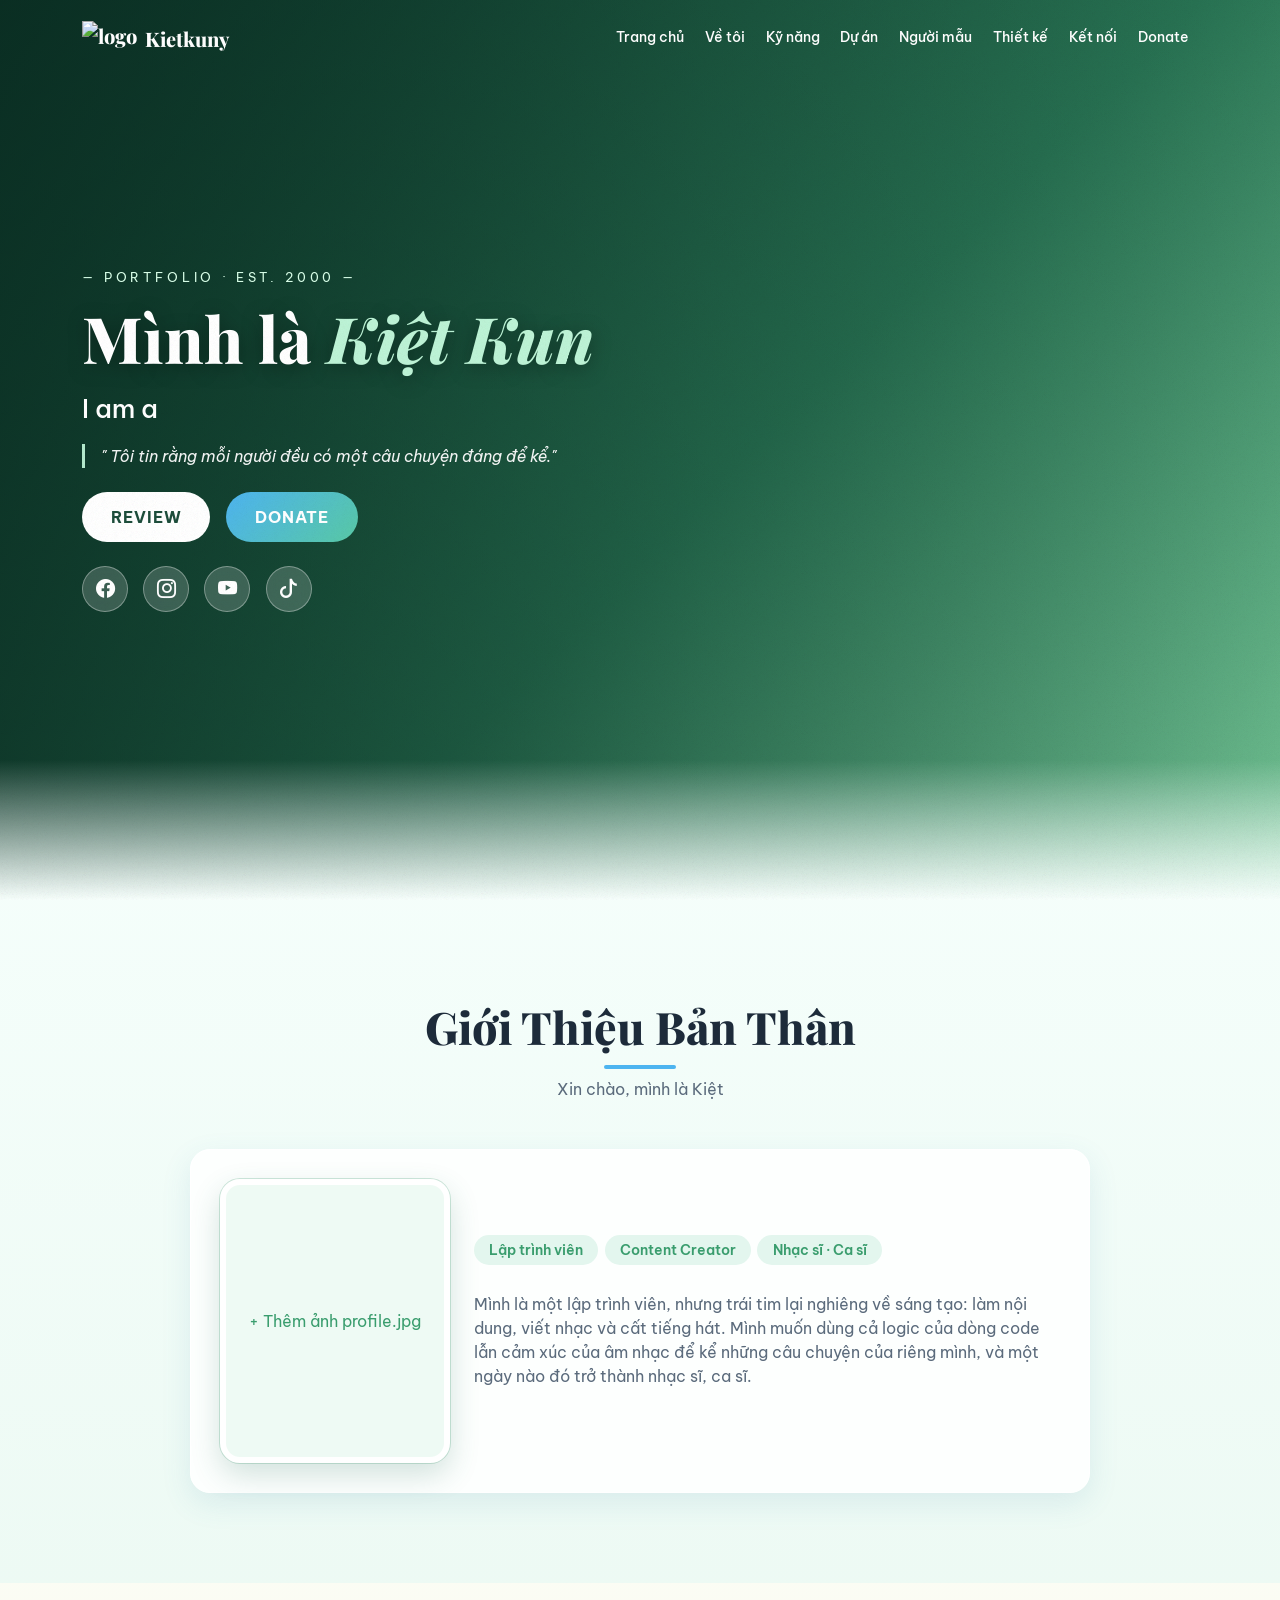
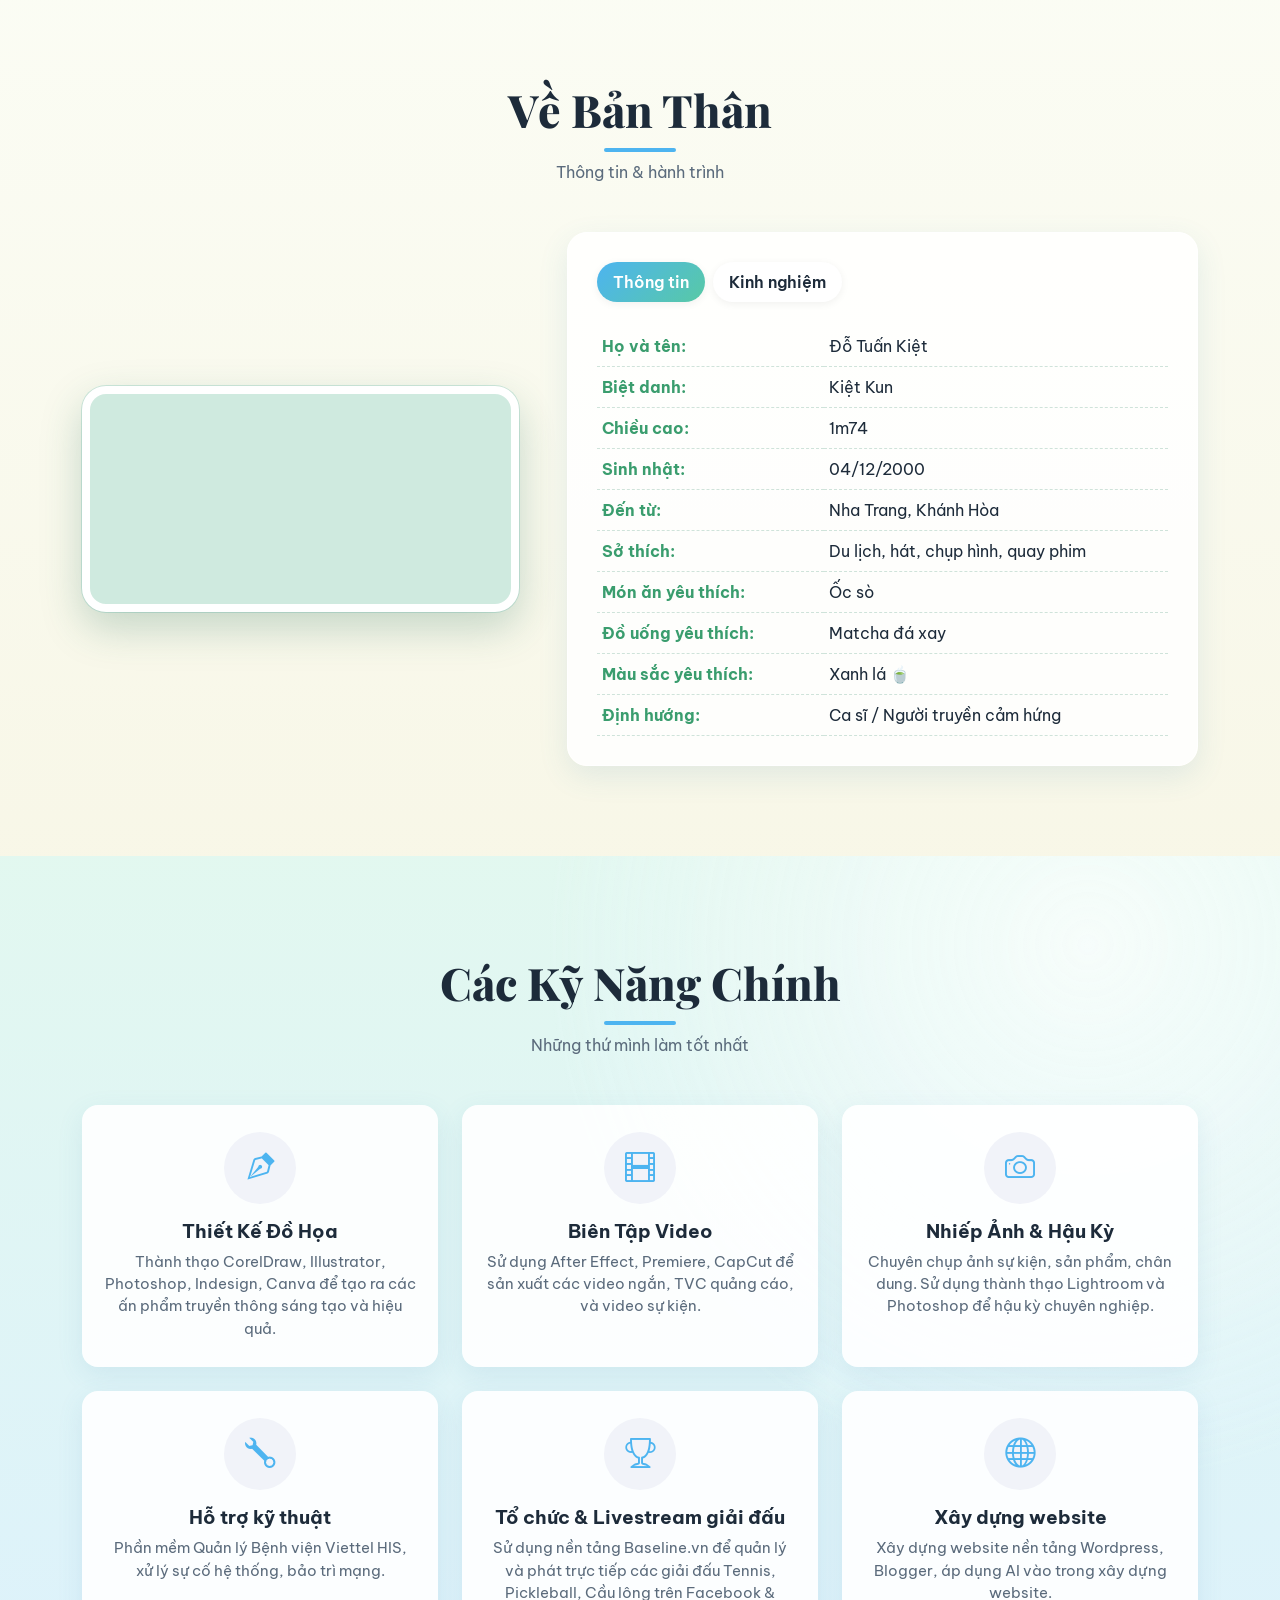
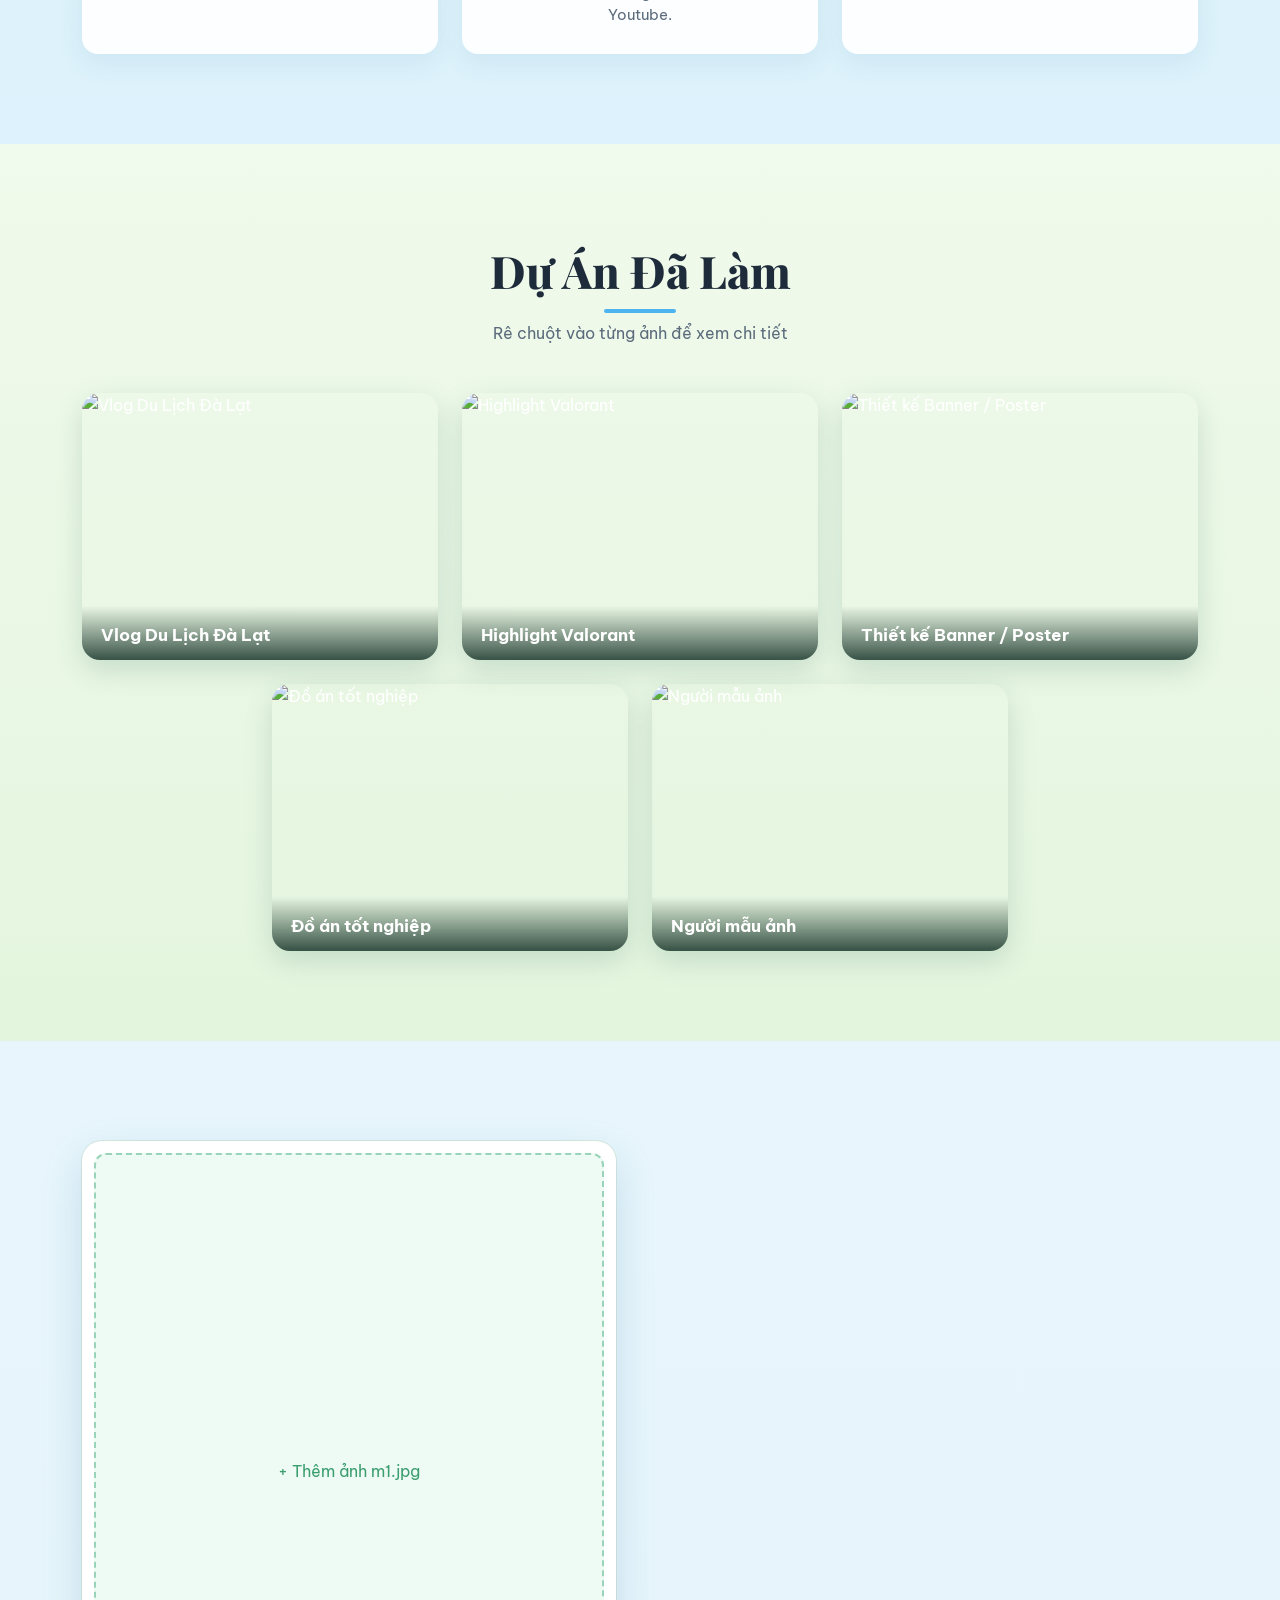
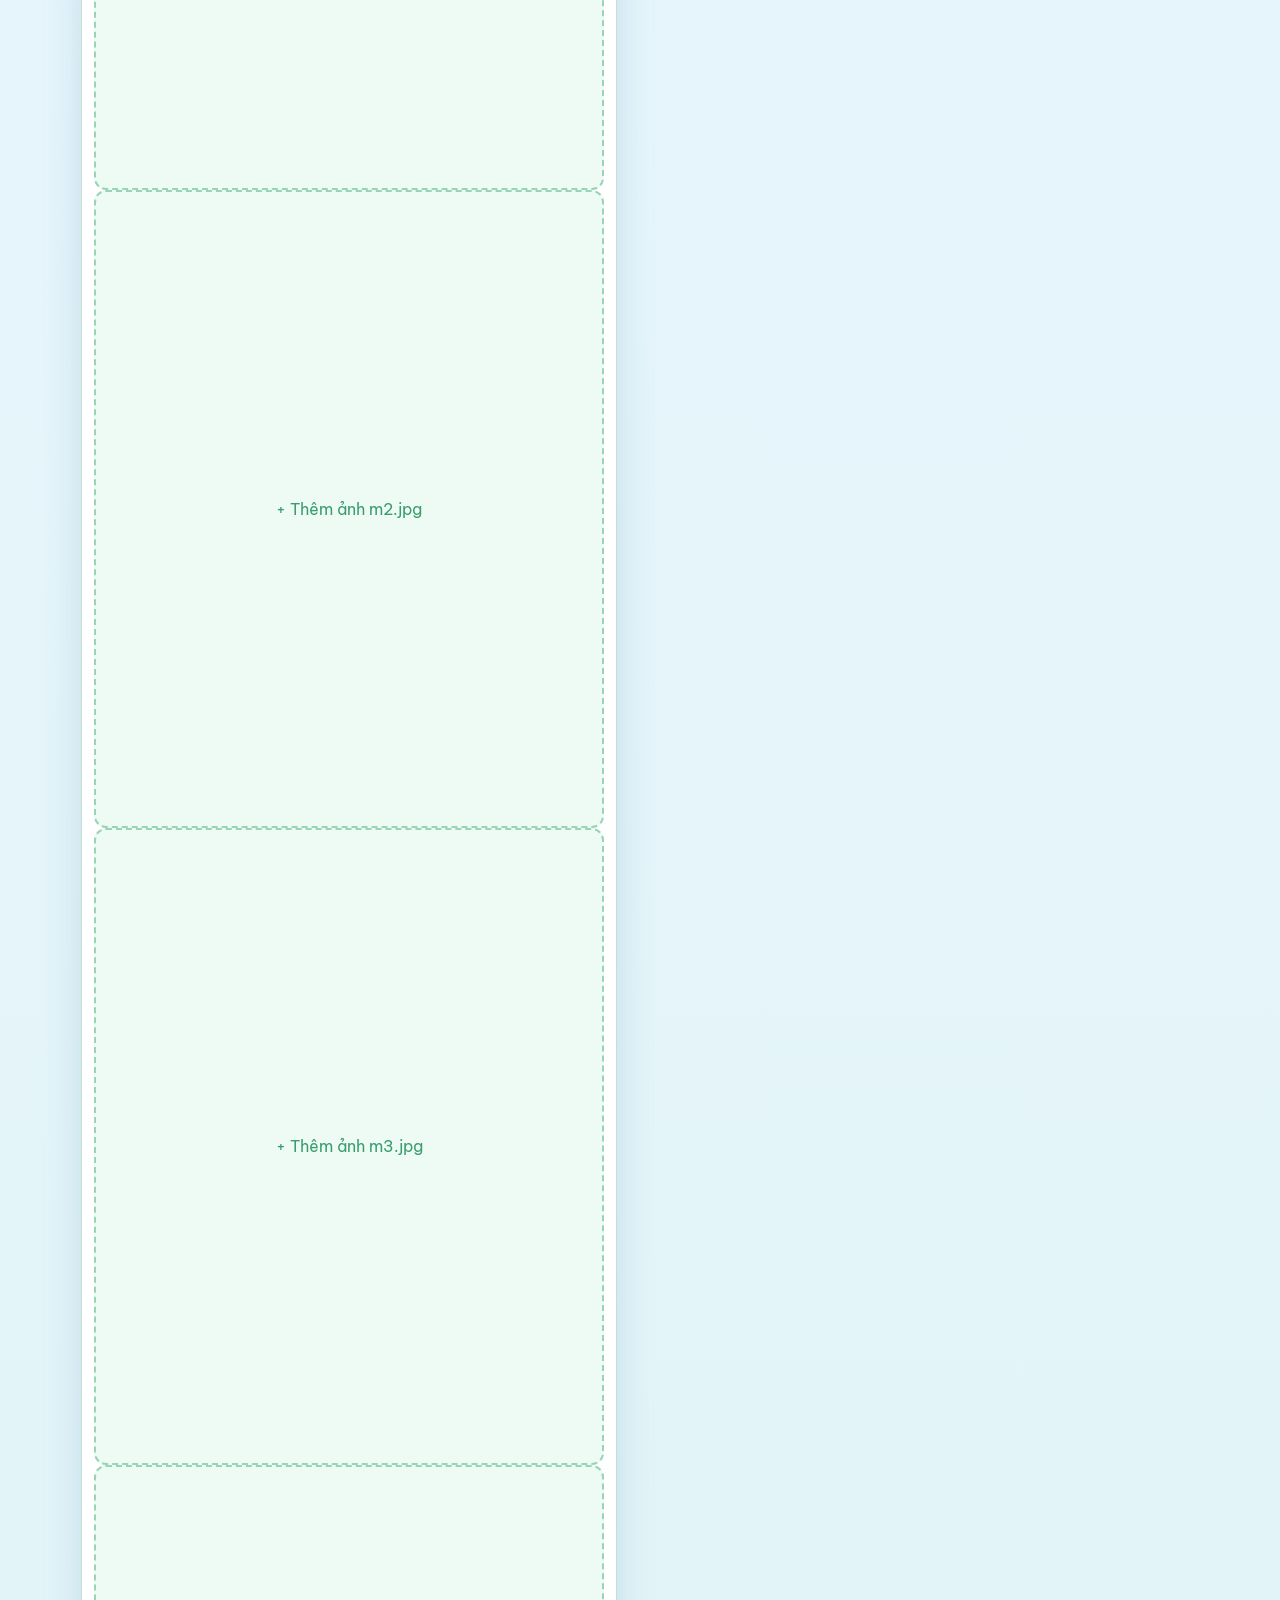
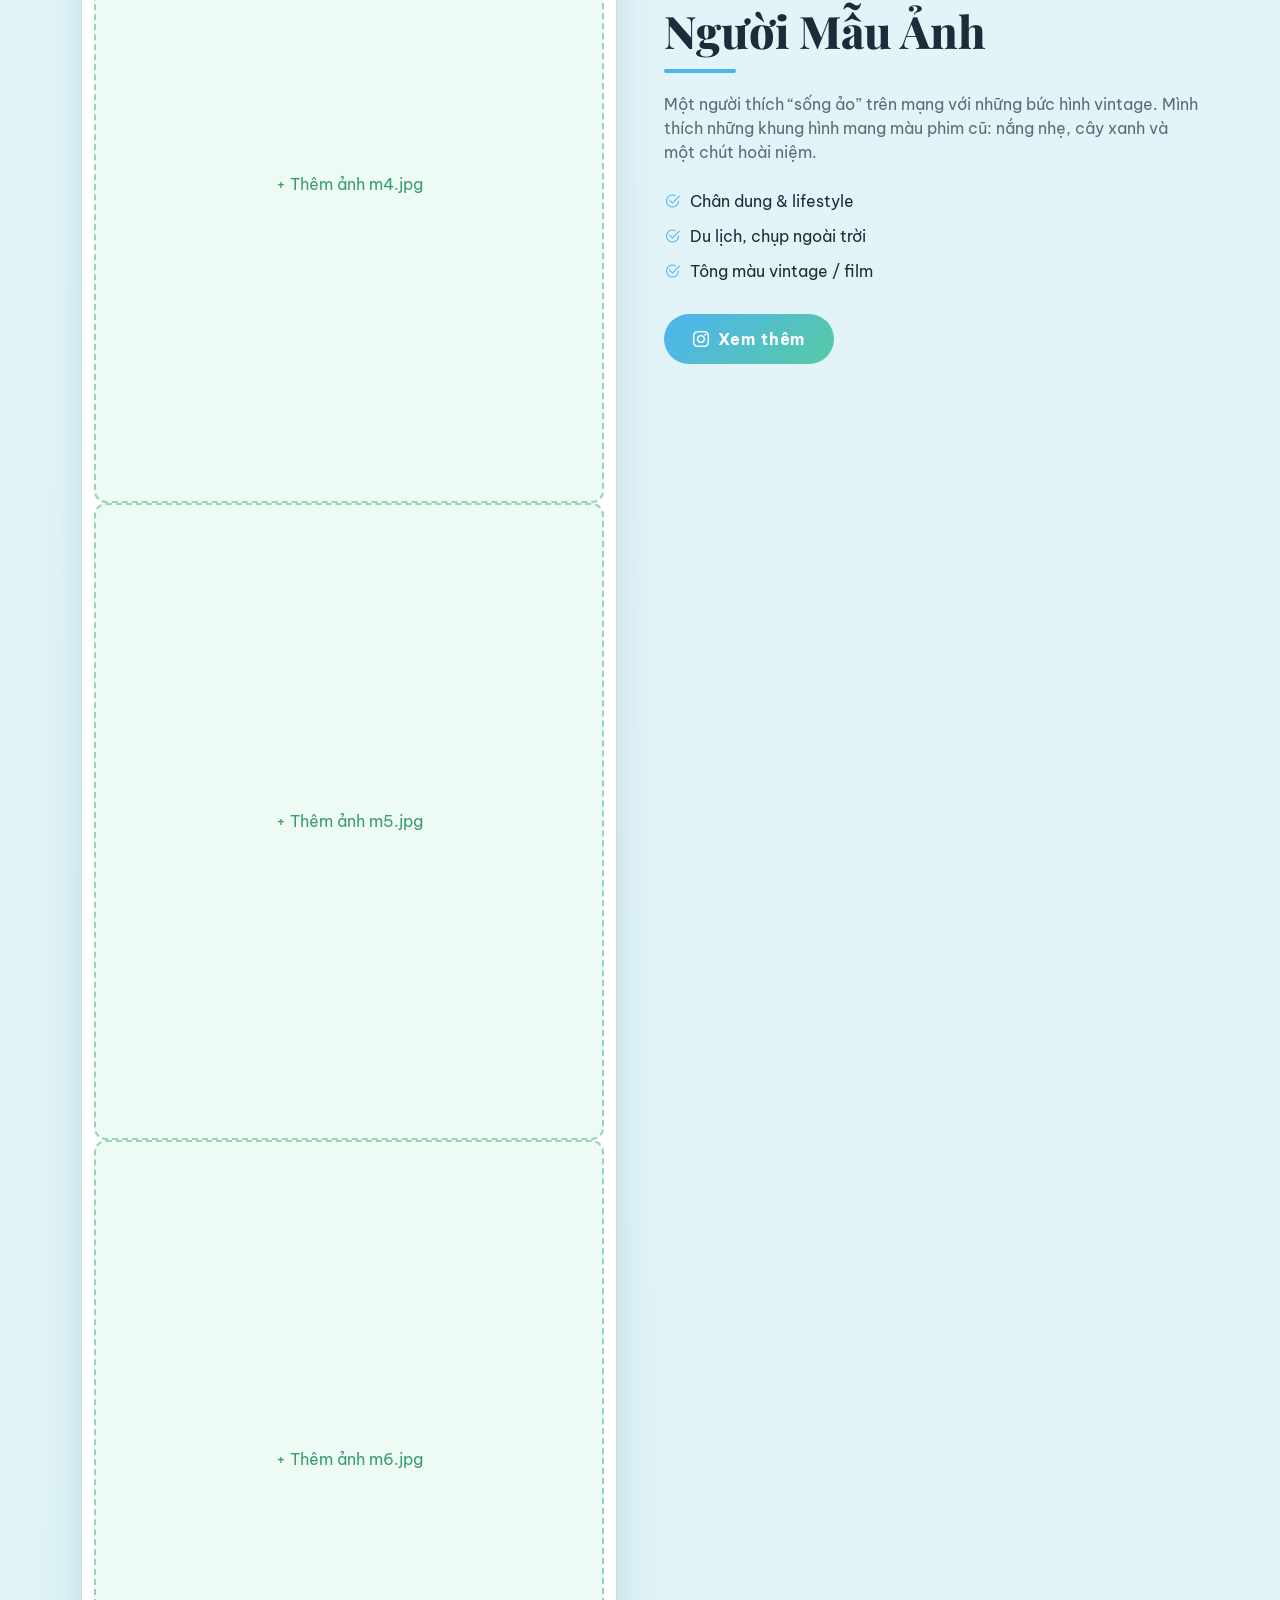
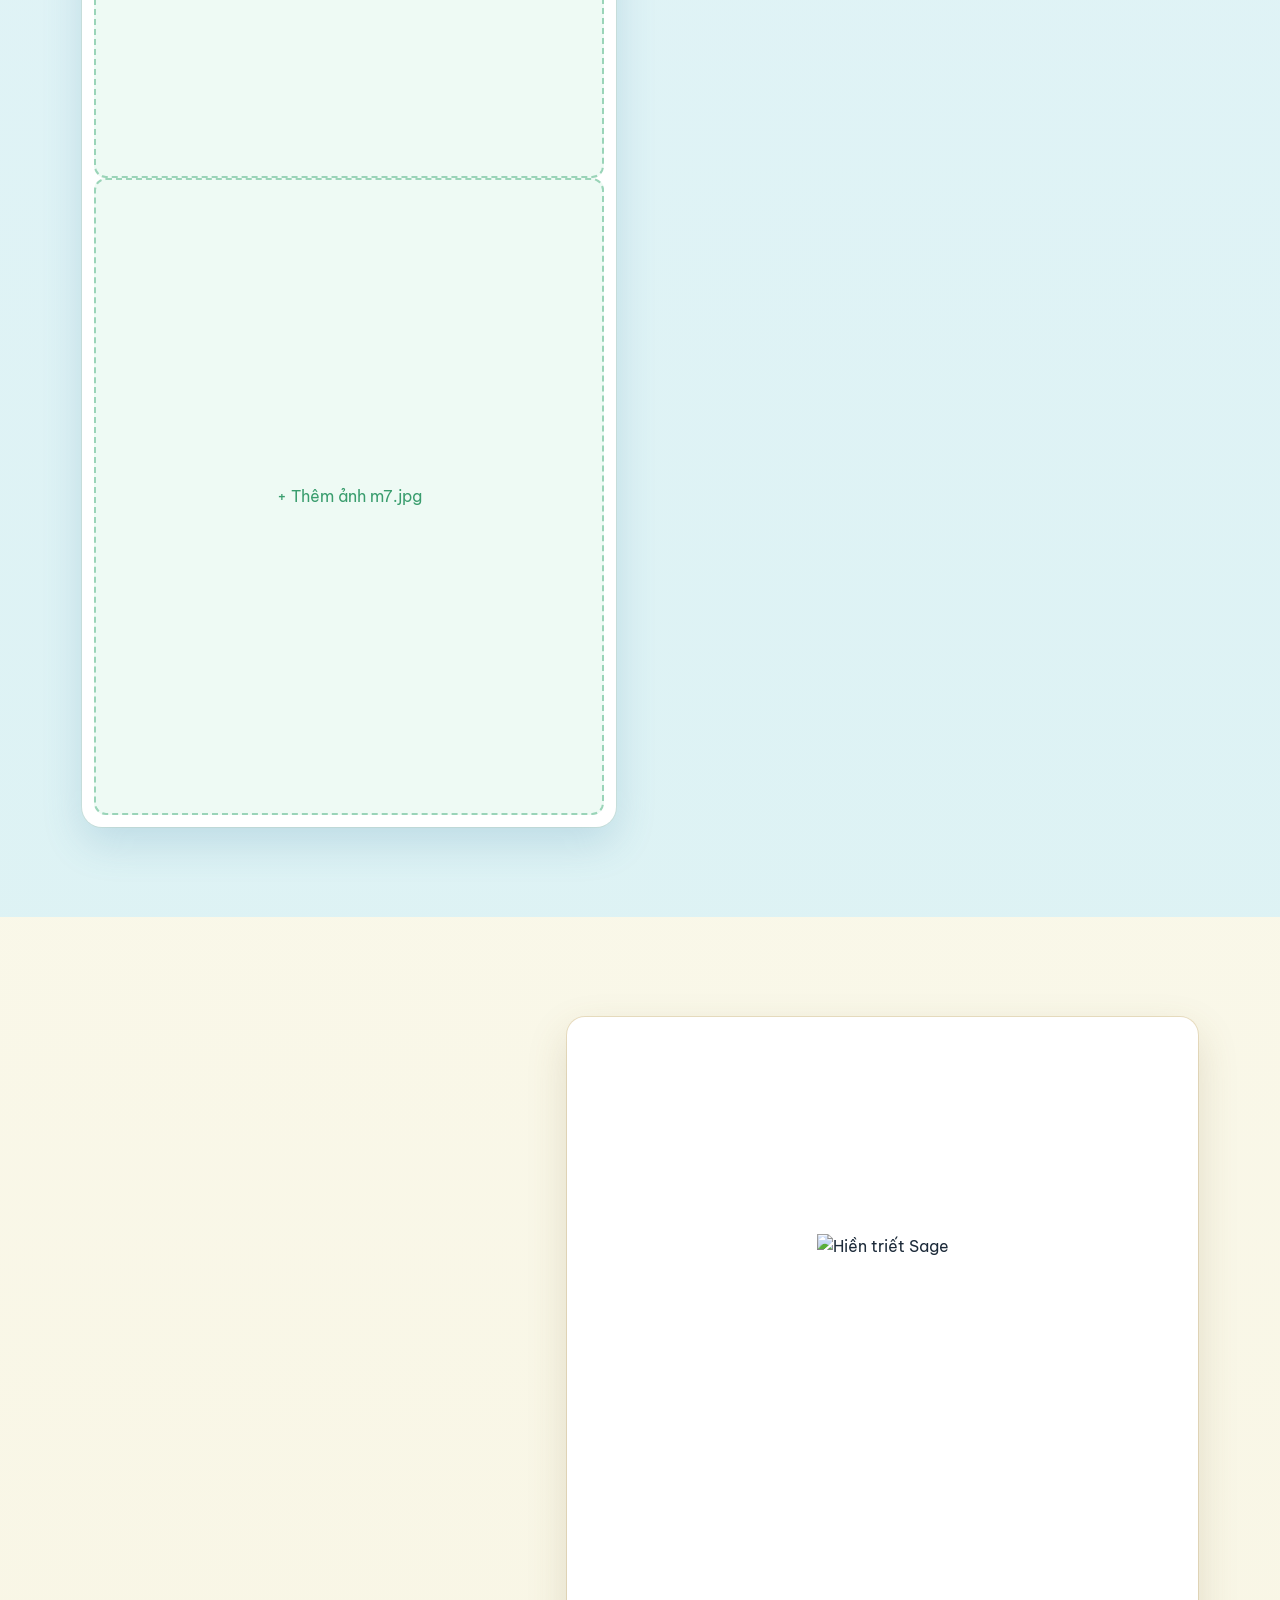
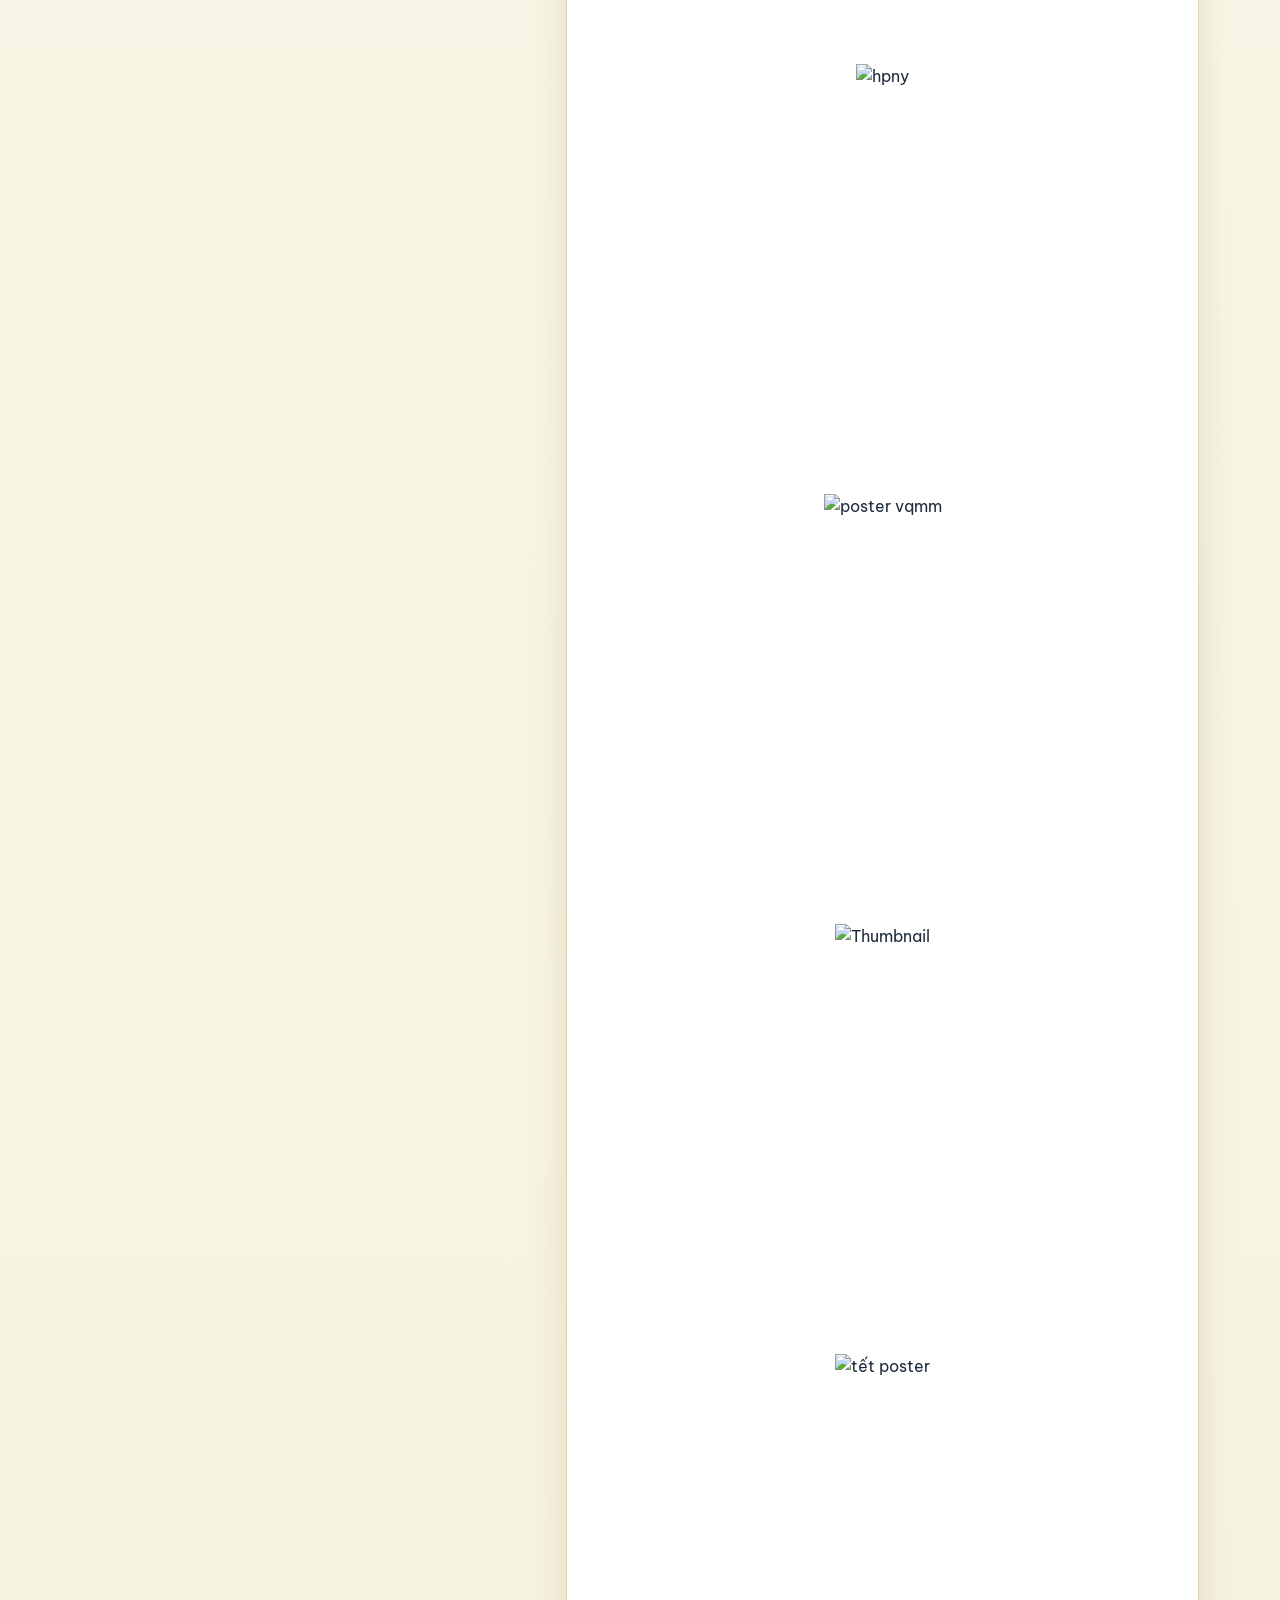
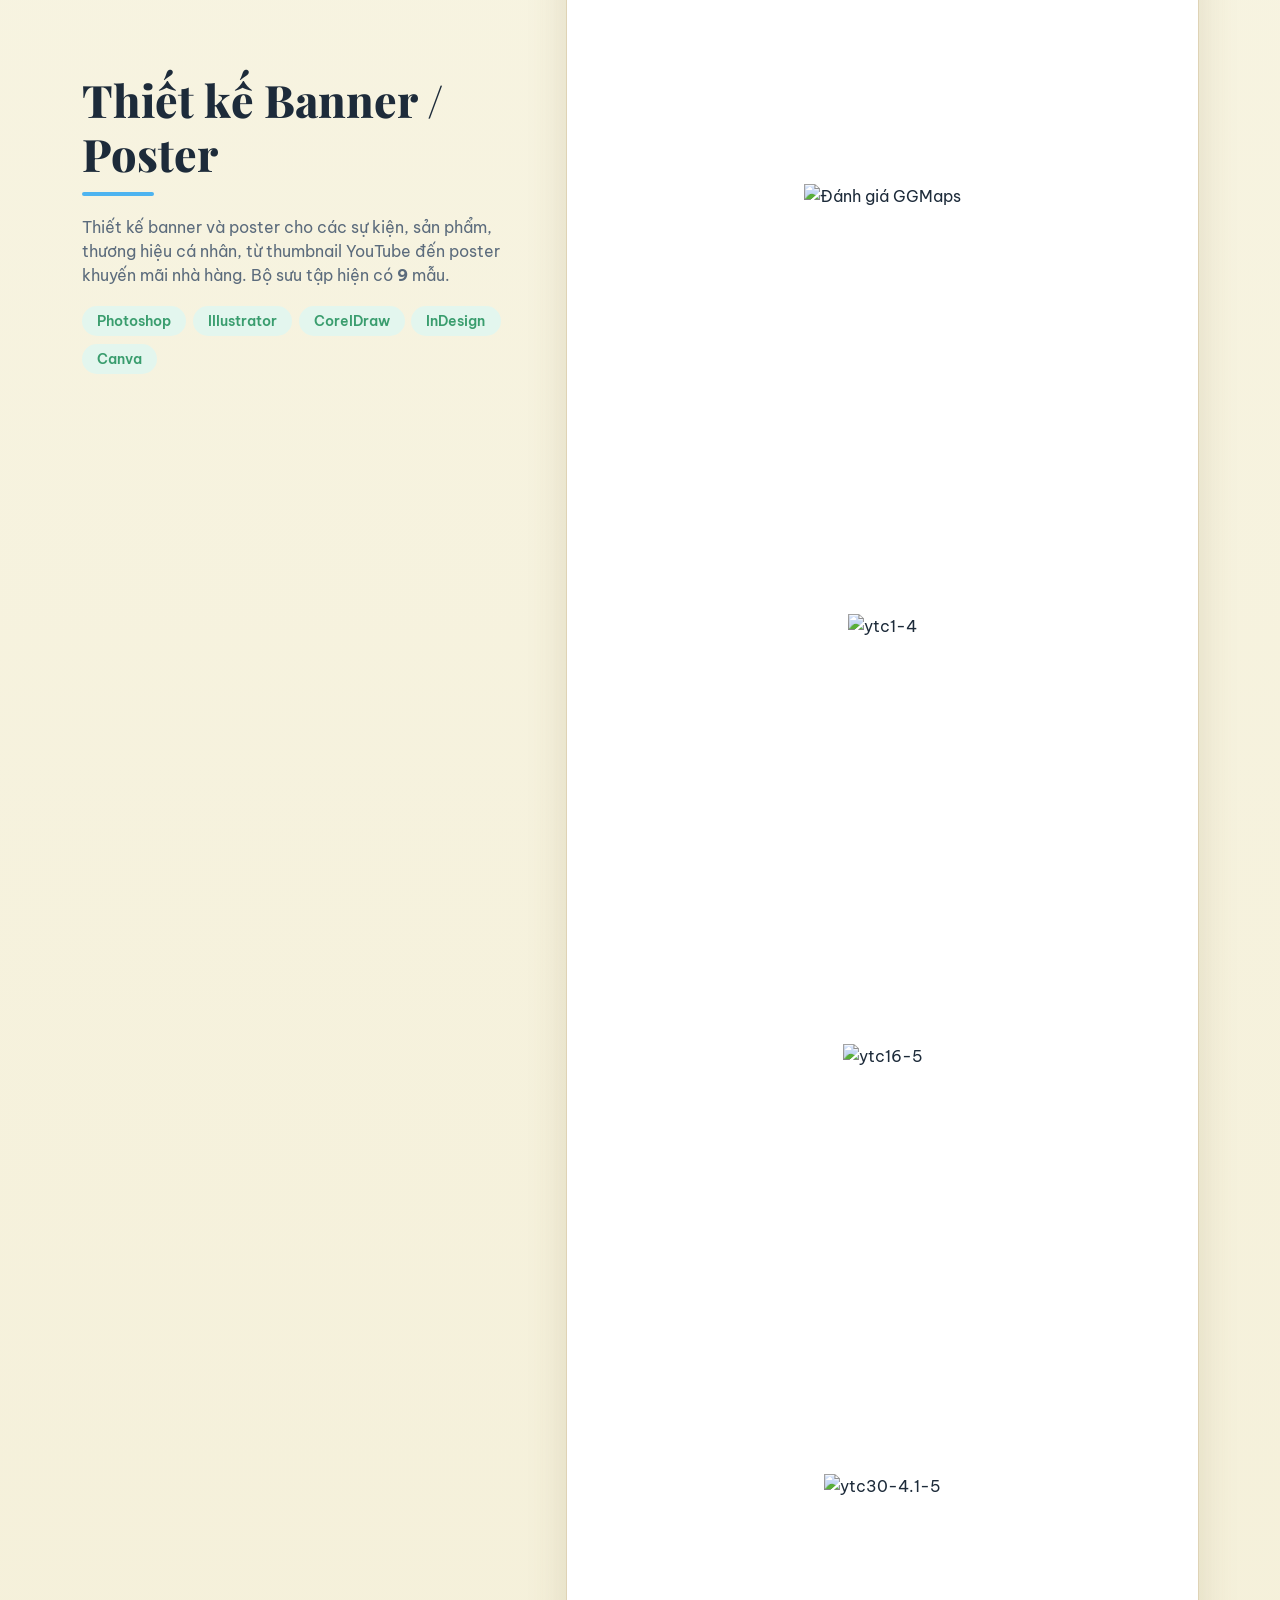
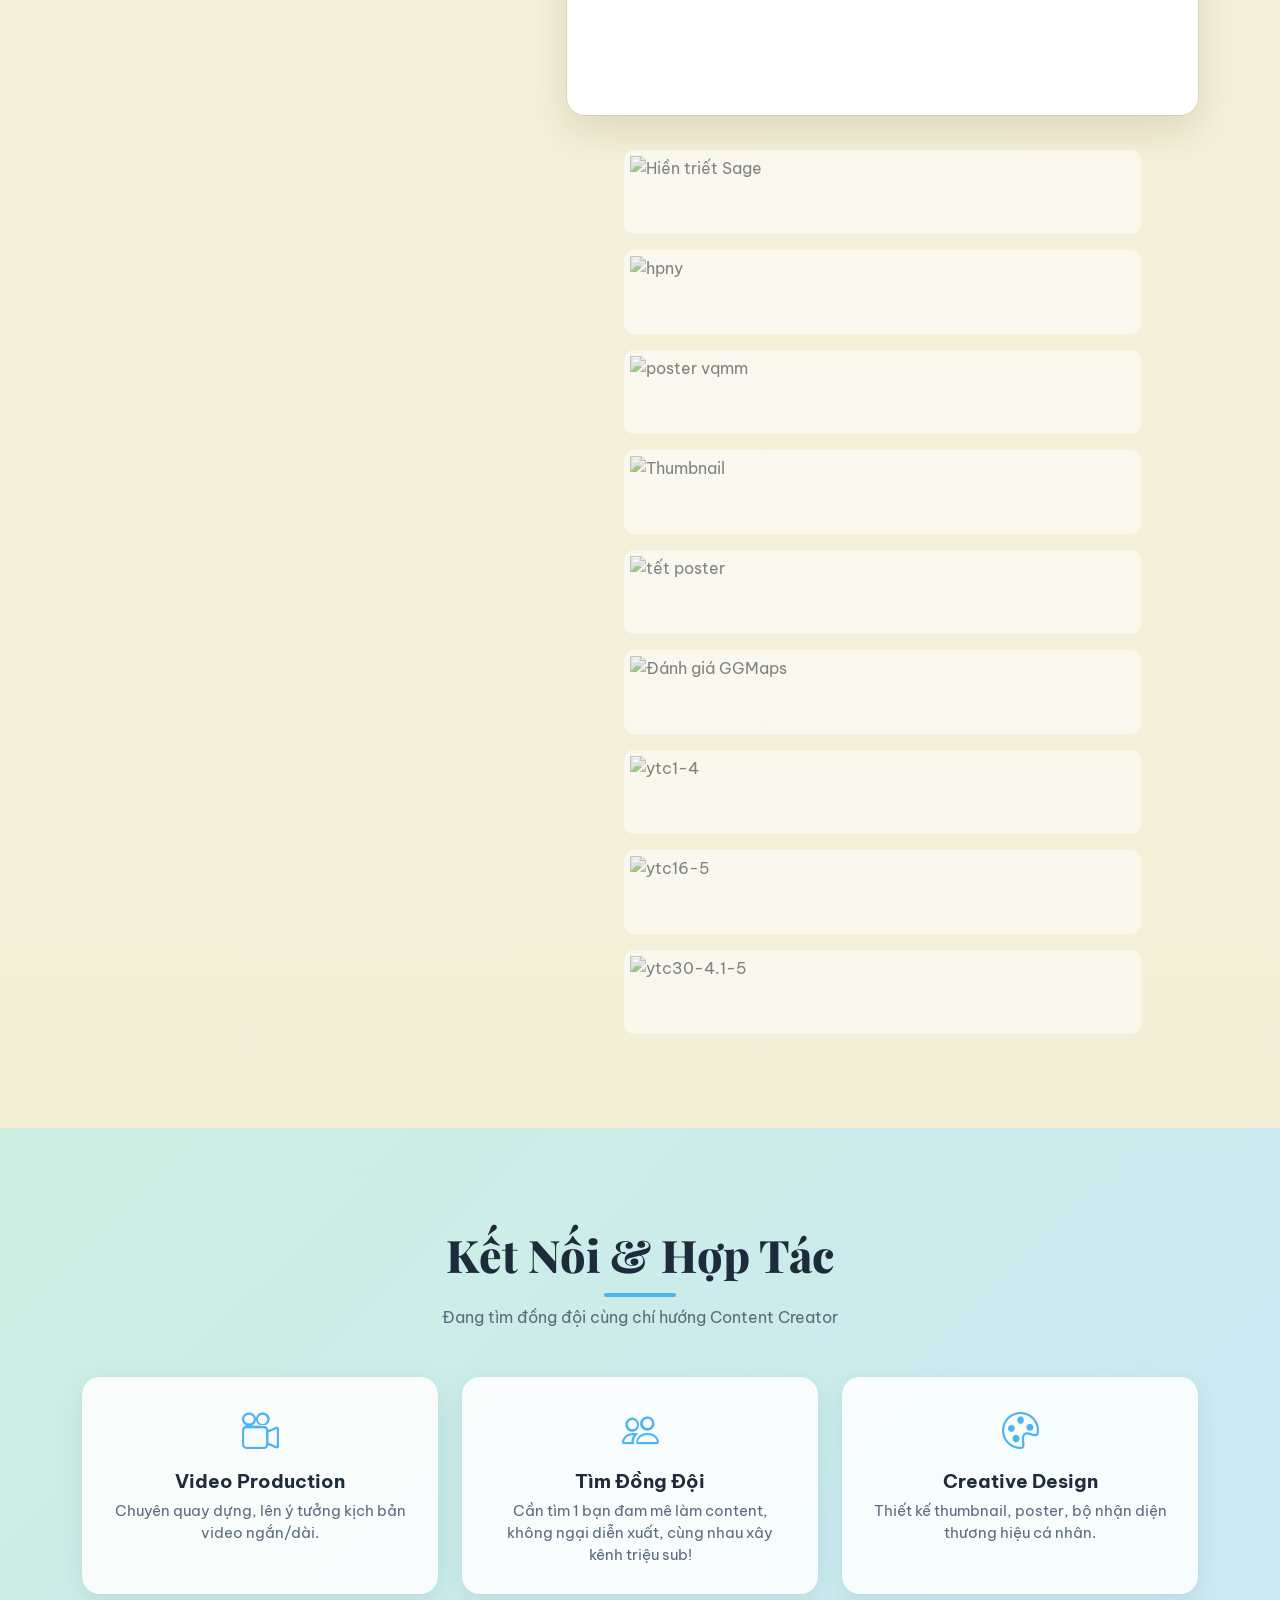
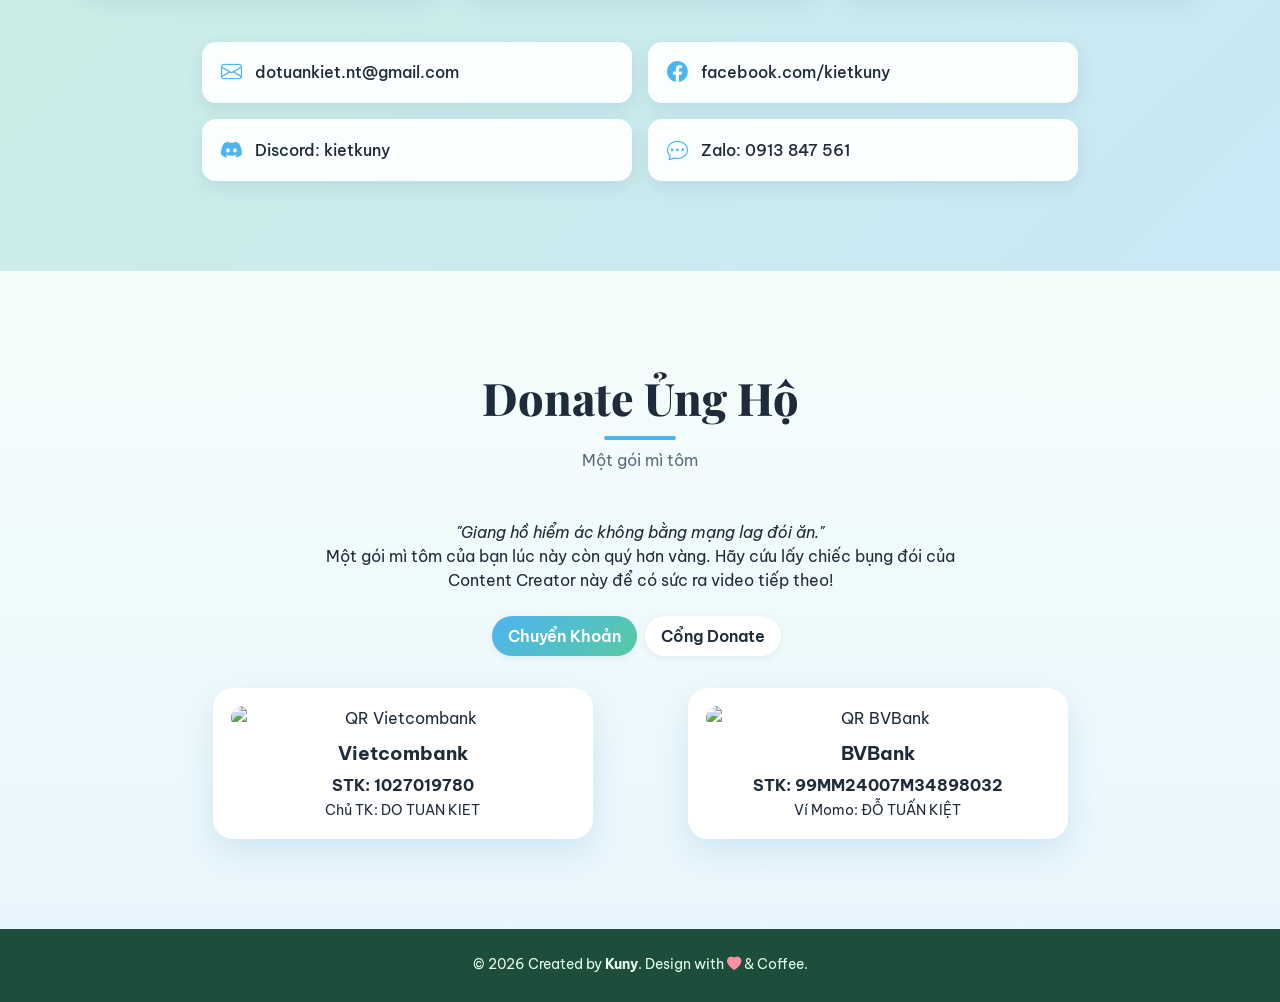
==== commit 67f0bc8b: "update phiên bản mới" ====
--- a/index.html
+++ b/index.html
@@ -3,686 +3,392 @@
 
 <head>
   <meta charset="UTF-8">
-  <meta name="viewport" content="width=device-width, initial-scale=1.0">
-  <title>Kiệt Kun</title>
-  <link href="https://cdn.jsdelivr.net/npm/bootstrap@5.3.8/dist/css/bootstrap.min.css" rel="stylesheet"
-    integrity="sha384-sRIl4kxILFvY47J16cr9ZwB07vP4J8+LH7qKQnuqkuIAvNWLzeN8tE5YBujZqJLB" crossorigin="anonymous">
-  <link rel="stylesheet" href="https://cdnjs.cloudflare.com/ajax/libs/font-awesome/6.4.0/css/all.min.css">
-  <link href="https://unpkg.com/aos@2.3.1/dist/aos.css" rel="stylesheet">
-  <link rel="stylesheet" type="text/css" href="https://cdn.jsdelivr.net/npm/slick-carousel@1.8.1/slick/slick.css" />
-  <link rel="stylesheet" type="text/css"
-    href="https://cdn.jsdelivr.net/npm/slick-carousel@1.8.1/slick/slick-theme.css" />
-  <link rel="stylesheet" href="style.css">
-  <link rel="icon" type="image/x-icon" href="img/LogoWeb.svg">
+  <meta name="viewport" content="width=device-width, initial-scale=1">
+  <title>Kiệt Kun — Portfolio</title>
+  <link rel="icon" href="img/LogoWeb.svg">
+  <link
+    href="https://fonts.googleapis.com/css2?family=Be+Vietnam+Pro:wght@400;500;600;700&family=Playfair+Display:ital,wght@0,700;0,800;1,600&display=swap"
+    rel="stylesheet">
+  <link rel="stylesheet" href="https://cdnjs.cloudflare.com/ajax/libs/bootstrap/5.3.3/css/bootstrap.min.css">
+  <link rel="stylesheet" href="https://cdn.jsdelivr.net/npm/bootstrap-icons@1.11.3/font/bootstrap-icons.min.css">
+  <link rel="stylesheet" href="https://cdnjs.cloudflare.com/ajax/libs/aos/2.3.4/aos.css">
+  <link rel="stylesheet" href="https://cdnjs.cloudflare.com/ajax/libs/slick-carousel/1.8.1/slick.min.css">
+  <link rel="stylesheet" href="css/style.css">
+
 </head>
 
 <body>
-
-  <nav class="navbar navbar-expand-lg fixed-top navbar-dark transition-all" id="mainNav">
-    <div class="container">
-      <a class="navbar-brand font-vintage" href="#home"><img src="img/LogoWeb.svg" alt="logo" width="40"
-          class="me-2">Kietkuny</a>
-      <button class="navbar-toggler" type="button" data-bs-toggle="collapse" data-bs-target="#navbarNav">
-        <span class="navbar-toggler-icon"></span>
-      </button>
-      <div class="collapse navbar-collapse justify-content-end" id="navbarNav">
+  <div id="bgfix"></div>
+
+  <nav class="navbar navbar-expand-lg fixed-top" id="nav">
+    <div class="container">
+      <a class="navbar-brand" href="#home"><img src="img/LogoWeb.svg" alt="logo">Kietkuny</a>
+      <button class="navbar-toggler" data-bs-toggle="collapse" data-bs-target="#menu"><span
+          class="navbar-toggler-icon"></span></button>
+      <div class="collapse navbar-collapse justify-content-end" id="menu">
         <ul class="navbar-nav">
-          <li class="nav-item px-lg-2 px-0"><a class="nav-link" href="#home">Trang chủ</a></li>
-          <li class="nav-item px-lg-2 px-0"><a class="nav-link" href="#about">Về tôi</a></li>
-          <li class="nav-item px-lg-2 px-0"><a class="nav-link" href="#projects">Dự án</a></li>
-          <li class="nav-item px-lg-2 px-0"><a class="nav-link" href="#connection">Kết nối</a></li>
-          <li class="nav-item px-lg-2 px-0"><a class="nav-link" href="#donate">Donate</a></li>
+          <li class="nav-item"><a class="nav-link" href="#home">Trang chủ</a></li>
+          <li class="nav-item"><a class="nav-link" href="#intro">Về tôi</a></li>
+          <li class="nav-item"><a class="nav-link" href="#skills">Kỹ năng</a></li>
+          <li class="nav-item"><a class="nav-link" href="#projects">Dự án</a></li>
+          <li class="nav-item"><a class="nav-link" href="#model">Người mẫu</a></li>
+          <li class="nav-item"><a class="nav-link" href="#design">Thiết kế</a></li>
+          <li class="nav-item"><a class="nav-link" href="#connect">Kết nối</a></li>
+          <li class="nav-item"><a class="nav-link" href="#donate">Donate</a></li>
         </ul>
       </div>
     </div>
   </nav>
 
-  <section id="home" class="d-flex align-items-end align-items-md-center position-relative">
-    <div class="bg-overlay"></div>
-    <!-- Giữ nguyên canvas âm nhạc của bạn -->
-    <!-- <canvas id="canvas" style="position: absolute; z-index:2;"></canvas> -->
-    <div class="container text-white position-relative z-2">
+  <section id="home">
+    <div class="container">
       <div class="row">
-        <div class="col-xl-6 mb-5 mb-md-0 pb-5 pb-md-0">
-          <h1 class="text-3d-vintage display-1 fw-bold" data-aos="fade-right">Mình là <span class="text-highlight">Kiệt
-              Kun</span></h1>
-          <h2 class="h1 mt-3" data-aos="fade-right" data-aos-delay="200">
-            I am a <span class="txt-type" data-wait="2000"
-              data-words='["CONTENT CREATOR","VIDEO EDITOR","DESIGNER","WEB DEVELOPER","IT SPECIALIST"]'></span><span
-              class="cursor">|</span>
-          </h2>
-          <p class="lead fst-italic mt-md-4 mt-2 slogan" data-aos="fade-up" data-aos-delay="400">
-            "&nbsp;Tôi tin rằng mỗi người đều có một câu chuyện đáng để kể."
-            <!-- "&nbsp; Trong cuộc sống, ta không thật sự cần lời khuyên từ người khác. Họ không thể hiểu, cho đến lúc mình
-            tự trải
-            qua." -->
-          </p>
-          <div class="mt-md-4 mt-2" data-aos="fade-up" data-aos-delay="600">
-            <a href="https://docs.google.com/forms/d/e/1FAIpQLSfxaPSi_sjHv0DlFE9_MrO3W6-qJ_SB66-bH8u1UAaRclapxg/viewform?usp=sf_link"
-              class="btn btn-outline-light btn-lg me-3 custom-btn mt-sm-0">REVIEW</a>
-            <a href="#donate" class="btn btn-success btn-lg custom-btn mt-sm-0">DONATE</a>
-          </div>
-          <div class="social-icons mt-md-4 mt-3" data-aos="fade-up" data-aos-delay="800">
-            <a href="https://www.facebook.com/kietkuny/"><i class="fab fa-facebook-f"></i></a>
-            <a href="https://www.instagram.com/kietkuny/"><i class="fab fa-instagram"></i></a>
-            <a href="https://www.youtube.com/@kietkuny"><i class="fab fa-youtube"></i></a>
-            <a href="https://www.tiktok.com/@kietkuny.social"><i class="fab fa-tiktok"></i></a>
-          </div>
-        </div>
-      </div>
-    </div>
-  </section>
-
-  <section id="about" class="section-padding">
-    <div class="container">
-      <div class="section-title text-center mb-5" data-aos="fade-up">
-        <h2>Về Bản Thân</h2>
-        <div class="line"></div>
-      </div>
-      <div class="row">
-        <div class="col-lg-6 mb-4 mb-lg-0" data-aos="fade-right">
-          <div class="about-img-wrapper mx-auto col-lg-8 ">
-            <!-- <img src="img/about.jpg" alt="Profile" class="img-fluid rounded shadow-lg"> -->
-            <video autoplay muted playsinline loop preload="auto" class="img-fluid rounded shadow-lg">
-              <source src="img/about.mp4" type="video/mp4">
-              Your browser does not support the video tag.
-            </video>
-          </div>
-        </div>
-        <div class="col-lg-6" data-aos="fade-left">
-          <ul class="nav nav-tabs vintage-tabs mb-4" id="myTab" role="tablist">
-            <li class="nav-item" role="presentation">
-              <button class="nav-link active" id="info-tab" data-bs-toggle="tab" data-bs-target="#info"
-                type="button">About Me</button>
-            </li>
-            <li class="nav-item" role="presentation">
-              <button class="nav-link" id="skills-tab" data-bs-toggle="tab" data-bs-target="#skills"
-                type="button">Skills</button>
-            </li>
-            <li class="nav-item" role="presentation">
-              <button class="nav-link" id="exp-tab" data-bs-toggle="tab" data-bs-target="#exp"
-                type="button">Experience</button>
-            </li>
-          </ul>
-          <div class="tab-content" id="myTabContent">
-            <div class="tab-pane fade show active" id="info" role="tabpanel">
-              <table class="table table-borderless vintage-table">
-                <tbody>
-                  <tr>
-                    <th>Họ và tên: </th>
-                    <td class="ps-3">Đỗ Tuấn Kiệt</td>
-                  </tr>
-                  <tr>
-                    <th>Biệt danh:</th>
-                    <td class="ps-3">Kiệt Kun</td>
-                  </tr>
-                  <tr>
-                    <th>Chiều cao:</th>
-                    <td class="ps-3">1m74</td>
-                  </tr>
-                  <tr>
-                    <th>Sinh nhật:</th>
-                    <td class="ps-3">04/12/2000</td>
-                  </tr>
-                  <!-- <tr>
-                    <th>Cung hoàng đạo:</th>
-                    <td class="ps-3">Nhân mã</td>
-                  </tr> -->
-                  <!-- <tr>
-                    <th>Tình trạng:</th>
-                    <td class="ps-3">Độc thân</td>
-                  </tr> -->
-                  <tr>
-                    <th>Đến từ: </th>
-                    <td class="ps-3">Nha Trang, Khánh Hòa</td>
-                  </tr>
-                  <tr>
-                    <th>Sở thích:</th>
-                    <td class="ps-3">Du lịch, hát, chụp hình, quay phim</td>
-                  </tr>
-                  <tr>
-                    <th>Món ăn yêu thích:</th>
-                    <td class="ps-3">Ốc sò</td>
-                  </tr>
-                  <tr>
-                    <th>Đồ uống yêu thích:</th>
-                    <td class="ps-3">Matcha đá xay</td>
-                  </tr>
-                  <tr>
-                    <th>Màu sắc yêu thích:</th>
-                    <td class="ps-3">Xanh lá</td>
-                  </tr>
-                  <tr>
-                    <th>Định hướng:</th>
-                    <td class="ps-3">Ca sĩ / Người truyền cảm hứng</td>
-                  </tr>
-                </tbody>
-              </table>
-            </div>
-            <div class="tab-pane fade" id="skills" role="tabpanel">
-              <div class="skill-item mb-3">
-                <div class="d-flex justify-content-between"><span>Adobe Premiere / Capcut</span><span>85%</span></div>
-                <div class="progress">
-                  <div class="progress-bar" style="width: 85%"></div>
-                </div>
+        <div class="col-xl-7 col-lg-9">
+          <p class="eyebrow" data-aos="fade-right">— Portfolio · Est. 2000 —</p>
+          <h1 data-aos="fade-right" data-aos-delay="100">Mình là <em>Kiệt Kun</em></h1>
+          <div class="typed-line" data-aos="fade-right" data-aos-delay="200">I am a <b id="typed"></b></div>
+          <p class="quote" data-aos="fade-up" data-aos-delay="300">" Tôi tin rằng mỗi người đều có một câu chuyện đáng
+            để kể."</p>
+          <div class="my-4 d-flex flex-wrap gap-3" data-aos="fade-up" data-aos-delay="400">
+            <a class="btn-f w"
+              href="https://docs.google.com/forms/d/e/1FAIpQLSfxaPSi_sjHv0DlFE9_MrO3W6-qJ_SB66-bH8u1UAaRclapxg/viewform?usp=sf_link"
+              target="_blank">REVIEW</a>
+            <a class="btn-f s" href="#donate">DONATE</a>
+          </div>
+          <div class="social" data-aos="fade-up" data-aos-delay="500">
+            <a href="https://www.facebook.com/kietkuny/" target="_blank" aria-label="Facebook"><i
+                class="bi bi-facebook"></i></a>
+            <a href="https://www.instagram.com/kietkuny/" target="_blank" aria-label="Instagram"><i
+                class="bi bi-instagram"></i></a>
+            <a href="https://www.youtube.com/@kietkuny" target="_blank" aria-label="YouTube"><i
+                class="bi bi-youtube"></i></a>
+            <a href="https://www.tiktok.com/@kietkuny.social" target="_blank" aria-label="TikTok"><i
+                class="bi bi-tiktok"></i></a>
+          </div>
+        </div>
+      </div>
+    </div>
+  </section>
+
+  <section id="intro">
+    <div class="container">
+      <h2 class="title" data-aos="fade-up">Giới Thiệu Bản Thân</h2>
+      <p class="sub">Xin chào, mình là Kiệt</p>
+      <div class="glass intro-card" data-aos="fade-up">
+        <div class="row g-4 align-items-center">
+          <div class="col-lg-auto d-none d-lg-block">
+            <div class="pf" data-f="profile.jpg"><img src="img/profile.jpg" alt="Kiệt Kun"
+                onerror="this.parentNode.classList.add('empty')"></div>
+          </div>
+          <div class="col-lg">
+            <span class="chip">Lập trình viên</span><span class="chip">Content Creator</span><span
+              class="chip">Nhạc sĩ · Ca sĩ</span>
+            <p class="lead2">Mình là một lập trình viên, nhưng trái tim lại nghiêng về sáng tạo: làm nội dung, viết nhạc
+              và cất tiếng hát. Mình muốn dùng cả logic của dòng code lẫn cảm xúc của âm nhạc để kể những câu chuyện của
+              riêng mình, và một ngày nào đó trở thành nhạc sĩ, ca sĩ.</p>
+          </div>
+        </div>
+      </div>
+    </div>
+  </section>
+
+  <section id="about">
+    <div class="container">
+      <h2 class="title" data-aos="fade-up">Về Bản Thân</h2>
+      <p class="sub">Thông tin &amp; hành trình</p>
+      <div class="row g-5 align-items-center">
+        <div class="col-lg-5" data-aos="fade-right">
+          <div class="vid"><video src="img/about.mp4" autoplay muted loop playsinline preload="auto"></video></div>
+        </div>
+        <div class="col-lg-7" data-aos="fade-left">
+          <div class="glass">
+            <ul class="nav nav-pills pt mb-3">
+              <li><button class="nav-link active" data-bs-toggle="pill" data-bs-target="#t1">Thông tin</button></li>
+              <li><button class="nav-link" data-bs-toggle="pill" data-bs-target="#t3">Kinh nghiệm</button></li>
+            </ul>
+            <div class="tab-content">
+              <div class="tab-pane fade show active" id="t1">
+                <table class="info w-100">
+                  <tr>
+                    <td>Họ và tên:</td>
+                    <td>Đỗ Tuấn Kiệt</td>
+                  </tr>
+                  <tr>
+                    <td>Biệt danh:</td>
+                    <td>Kiệt Kun</td>
+                  </tr>
+                  <tr>
+                    <td>Chiều cao:</td>
+                    <td>1m74</td>
+                  </tr>
+                  <tr>
+                    <td>Sinh nhật:</td>
+                    <td>04/12/2000</td>
+                  </tr>
+                  <tr>
+                    <td>Đến từ:</td>
+                    <td>Nha Trang, Khánh Hòa</td>
+                  </tr>
+                  <tr>
+                    <td>Sở thích:</td>
+                    <td>Du lịch, hát, chụp hình, quay phim</td>
+                  </tr>
+                  <tr>
+                    <td>Món ăn yêu thích:</td>
+                    <td>Ốc sò</td>
+                  </tr>
+                  <tr>
+                    <td>Đồ uống yêu thích:</td>
+                    <td>Matcha đá xay</td>
+                  </tr>
+                  <tr>
+                    <td>Màu sắc yêu thích:</td>
+                    <td>Xanh lá 🍵</td>
+                  </tr>
+                  <tr>
+                    <td>Định hướng:</td>
+                    <td>Ca sĩ / Người truyền cảm hứng</td>
+                  </tr>
+                </table>
               </div>
-              <div class="skill-item mb-3">
-                <div class="d-flex justify-content-between"><span>Adobe Illustrator / Canva</span><span>80%</span></div>
-                <div class="progress">
-                  <div class="progress-bar" style="width: 80%"></div>
-                </div>
-              </div>
-              <div class="skill-item mb-3">
-                <div class="d-flex justify-content-between"><span>Viết content</span><span>80%</span></div>
-                <div class="progress">
-                  <div class="progress-bar" style="width: 80%"></div>
-                </div>
-              </div>
-              <div class="skill-item mb-3">
-                <div class="d-flex justify-content-between"><span>Chụp hình / Quay phim</span><span>90%</span></div>
-                <div class="progress">
-                  <div class="progress-bar" style="width: 90%"></div>
-                </div>
-              </div>
-              <div class="skill-item mb-3">
-                <div class="d-flex justify-content-between"><span>Wordpress / Low code</span><span>70%</span></div>
-                <div class="progress">
-                  <div class="progress-bar" style="width: 70%"></div>
-                </div>
-              </div>
-              <div class="skill-item mb-3">
-                <div class="d-flex justify-content-between"><span>Cài window / office</span><span>90%</span></div>
-                <div class="progress">
-                  <div class="progress-bar" style="width: 90%"></div>
-                </div>
-              </div>
-              <div class="skill-item mb-3">
-                <div class="d-flex justify-content-between"><span>IT Hỗ trợ</span><span>90%</span></div>
-                <div class="progress">
-                  <div class="progress-bar" style="width: 90%"></div>
+              <div class="tab-pane fade" id="t3">
+                <div class="timeline">
+                  <div class="tl"><small>10/2025 - 4/2026</small>
+                    <h5>IT văn phòng</h5>
+                    <p>Hỗ trợ phần cứng và phần mềm, khắc phục sự cố kỹ thuật và tạo banner, video quảng cáo cho công ty
+                      và nhà hàng.</p>
+                  </div>
+                  <div class="tl"><small>1/2025 - 6/2025</small>
+                    <h5>Lập trình low code</h5>
+                    <p>Phát triển ứng dụng bằng các nền tảng low code (OutSystems).</p>
+                  </div>
+                  <div class="tl"><small>4/2024 - 10/2024</small>
+                    <h5>IT Bệnh viện</h5>
+                    <p>Quản lý phần mềm và phần cứng ở bệnh viện.</p>
+                  </div>
+                  <div class="tl"><small>11/2023 - 2/2024</small>
+                    <h5>Lập trình website WordPress</h5>
+                    <p>Lập trình frontend website WordPress.</p>
+                  </div>
                 </div>
               </div>
             </div>
-            <div class="tab-pane fade" id="exp" role="tabpanel">
-              <div class="timeline-item">
-                <h5>IT văn phòng</h5>
-                <span class="text-muted">10/2025 - 4/2026</span>
-                <p>Hỗ trợ phần cứng và phần mềm, khắc phục sự cố kỹ thuật và tạo banner và video quảng cáo cho công ty
-                  và
-                  nhà hàng.</p>
-              </div>
-              <div class="timeline-item">
-                <h5>Lập trình low code</h5>
-                <span class="text-muted">1/2025 - 6/2025</span>
-                <p>Phát triển ứng dụng bằng các nền tảng low code (outsystems)</p>
-              </div>
-              <div class="timeline-item mt-3">
-                <h5>IT Bệnh viện</h5>
-                <span class="text-muted">4/2024 - 10/2024</span>
-                <p>Quản lý phần mềm và phần cứng ở bệnh viện</p>
-              </div>
-              <div class="timeline-item mt-3">
-                <h5>Lập trình website wordpress</h5>
-                <span class="text-muted">11/2023 - 2/2024</span>
-                <p>Lập trình frontend website wordpress</p>
+          </div>
+        </div>
+      </div>
+    </div>
+  </section>
+
+  <section id="skills">
+    <div class="container">
+      <h2 class="title" data-aos="fade-up">Các Kỹ Năng Chính</h2>
+      <p class="sub">Những thứ mình làm tốt nhất</p>
+      <div class="row g-4" id="sklist"></div>
+    </div>
+  </section>
+
+  <section id="projects">
+    <div class="container">
+      <h2 class="title" data-aos="fade-up">Dự Án Đã Làm</h2>
+      <p class="sub">Rê chuột vào từng ảnh để xem chi tiết</p>
+      <div id="plist"></div>
+    </div>
+  </section>
+
+  <section id="model">
+    <div class="container">
+      <div class="row g-5 align-items-center">
+        <div class="col-lg-6" data-aos="fade-right">
+          <div class="frame-v">
+            <div id="mSlider"></div>
+          </div>
+        </div>
+        <div class="col-lg-6" data-aos="fade-left">
+          <h2 class="title l">Người Mẫu Ảnh</h2>
+          <p class="lead2">Một người thích “sống ảo” trên mạng với những bức hình vintage. Mình thích những khung hình
+            mang màu phim cũ: nắng nhẹ, cây xanh và một chút hoài niệm.</p>
+          <ul class="feat">
+            <li><i class="bi bi-check2-circle"></i>Chân dung &amp; lifestyle</li>
+            <li><i class="bi bi-check2-circle"></i>Du lịch, chụp ngoài trời</li>
+            <li><i class="bi bi-check2-circle"></i>Tông màu vintage / film</li>
+          </ul>
+          <a class="btn-f s" href="https://www.instagram.com/kietkuny/" target="_blank"><i class="bi bi-instagram"></i>
+            Xem thêm</a>
+        </div>
+      </div>
+    </div>
+  </section>
+
+  <section id="design">
+    <div class="container">
+      <div class="row g-5 align-items-center">
+        <div class="col-lg-5" data-aos="fade-right">
+          <h2 class="title l">Thiết kế Banner / Poster</h2>
+          <p class="lead2">Thiết kế banner và poster cho các sự kiện, sản phẩm, thương hiệu cá nhân, từ thumbnail
+            YouTube đến poster khuyến mãi nhà hàng. Bộ sưu tập hiện có <b id="cnt"></b> mẫu.</p>
+          <span class="chip">Photoshop</span><span class="chip">Illustrator</span><span
+            class="chip">CorelDraw</span><span class="chip">InDesign</span><span class="chip">Canva</span>
+        </div>
+        <div class="col-lg-7" data-aos="fade-left">
+          <div class="stage">
+            <div id="gFor" class="gfor"></div>
+          </div>
+          <div class="aw">
+            <div id="gNav" class="gnav"></div>
+          </div>
+        </div>
+      </div>
+    </div>
+  </section>
+
+  <section id="connect">
+    <div class="container">
+      <h2 class="title" data-aos="fade-up">Kết Nối &amp; Hợp Tác</h2>
+      <p class="sub">Đang tìm đồng đội cùng chí hướng Content Creator</p>
+      <div class="row g-4 mb-5">
+        <div class="col-md-4" data-aos="fade-up">
+          <div class="svc"><i class="bi bi-camera-reels"></i>
+            <h4>Video Production</h4>
+            <p>Chuyên quay dựng, lên ý tưởng kịch bản video ngắn/dài.</p>
+          </div>
+        </div>
+        <div class="col-md-4" data-aos="fade-up" data-aos-delay="150">
+          <div class="svc"><i class="bi bi-people"></i>
+            <h4>Tìm Đồng Đội</h4>
+            <p>Cần tìm 1 bạn đam mê làm content, không ngại diễn xuất, cùng nhau xây kênh triệu sub!</p>
+          </div>
+        </div>
+        <div class="col-md-4" data-aos="fade-up" data-aos-delay="300">
+          <div class="svc"><i class="bi bi-palette"></i>
+            <h4>Creative Design</h4>
+            <p>Thiết kế thumbnail, poster, bộ nhận diện thương hiệu cá nhân.</p>
+          </div>
+        </div>
+      </div>
+      <div class="row justify-content-center contact" data-aos="fade-up">
+        <div>
+          <a href="mailto:dotuankiet.nt@gmail.com"><i class="bi bi-envelope"></i>dotuankiet.nt@gmail.com</a><a
+            href="https://facebook.com/kietkuny" target="_blank"><i class="bi bi-facebook"></i>facebook.com/kietkuny</a>
+          <a href="#"><i class="bi bi-discord"></i>Discord: kietkuny</a><a href="tel:0913847561"><i
+              class="bi bi-chat-dots"></i>Zalo: 0913 847 561</a>
+        </div>
+      </div>
+    </div>
+  </section>
+
+  <section id="donate">
+    <div class="container text-center">
+      <h2 class="title" data-aos="fade-up">Donate Ủng Hộ</h2>
+      <p class="sub">Một gói mì tôm</p>
+      <p class="mx-auto" style="max-width:640px" data-aos="fade-up"><i>"Giang hồ hiểm ác không bằng mạng lag đói
+          ăn."</i><br>Một gói mì tôm của bạn lúc này còn quý hơn vàng. Hãy cứu lấy chiếc bụng đói của Content Creator
+        này để có sức ra video tiếp theo!</p>
+      <ul class="nav nav-pills pt justify-content-center my-4">
+        <li><button class="nav-link active" data-bs-toggle="pill" data-bs-target="#d1">Chuyển Khoản</button></li>
+        <li><button class="nav-link" data-bs-toggle="pill" data-bs-target="#d2">Cổng Donate</button></li>
+      </ul>
+      <div class="tab-content">
+        <div class="tab-pane fade show active" id="d1">
+          <div class="row g-4 justify-content-center">
+            <div class="col-md-6 col-lg-5">
+              <div class="dcard"><img src="img/IMG_6913.JPG" alt="QR Vietcombank">
+                <h4>Vietcombank</h4>
+                <p class="mb-0 fw-bold">STK: 1027019780</p><small>Chủ TK: DO TUAN KIET</small>
               </div>
             </div>
-          </div>
-        </div>
-      </div>
-    </div>
-  </section>
-
-  <section id="projects" class="section-padding bg-light-green">
-    <div class="container">
-      <div class="section-title text-center mb-5" data-aos="fade-up">
-        <h2>Dự Án Đã Làm</h2>
-        <div class="line"></div>
-      </div>
-      <div class="project-slider" data-aos="zoom-in">
-        <a href="https://youtu.be/KRDoWgZm43k?si=TYJfLD7tgCbdJThU" class="project-card mx-2 text-decoration-none">
-          <div class="card-3d card border-0 shadow-sm">
-            <div class="overflow-hidden card-img-wrapper">
-              <img src="img/project-2.jpg" class="card-img-top" alt="Project 1">
-            </div>
-            <div class="card-body">
-              <h5 class="card-title">Vlog Du Lịch Đà Lạt</h5>
-              <p class="card-text">Series vlog du lịch màu vintage.</p>
-            </div>
-          </div>
-        </a>
-        <a href="https://youtu.be/jgY2ZSnOLbM?si=ZwVmwtkTjX5RrKqD" class="project-card mx-2 text-decoration-none">
-          <div class="card-3d card border-0 shadow-sm">
-            <div class="overflow-hidden card-img-wrapper">
-              <img src="img/project-5.jpg" class="card-img-top" alt="Project 2">
-            </div>
-            <div class="card-body">
-              <h5 class="card-title">Highlight Valorant</h5>
-              <p class="card-text">Edit video highlight game với đồng đội tấu hề.</p>
-            </div>
-          </div>
-        </a>
-        <a href="#" class="project-card mx-2 text-decoration-none" data-bs-toggle="modal"
-          data-bs-target="#modal-banner">
-          <div class="card-3d card border-0 shadow-sm">
-            <div class="overflow-hidden card-img-wrapper">
-              <img src="img/project-3.jpg" class="card-img-top" alt="Project 3">
-            </div>
-            <div class="card-body">
-              <h5 class="card-title">Thiết kế Banner / Poster</h5>
-              <p class="card-text">Thiết kế banner và poster cho các sự kiện, sản phẩm, thương hiệu cá nhân.</p>
-            </div>
-          </div>
-        </a>
-        <a href="https://github.com/kietkuny/phongvustore" class="project-card mx-2 text-decoration-none">
-          <div class="card-3d card border-0 shadow-sm">
-            <div class="overflow-hidden card-img-wrapper">
-              <img src="img/project-1.jpg" class="card-img-top" alt="Project 4">
-            </div>
-            <div class="card-body">
-              <h5 class="card-title">Đồ án tốt nghiệp</h5>
-              <p class="card-text">Quản lý cửa hàng điện tử Phong Vũ</p>
-            </div>
-          </div>
-        </a>
-        <a href="#" class="project-card mx-2 text-decoration-none" data-bs-toggle="modal" data-bs-target="#modal-img">
-          <div class="card-3d card border-0 shadow-sm">
-            <div class="overflow-hidden card-img-wrapper">
-              <img src="img/project-4.jpg" class="card-img-top" alt="Project 4">
-            </div>
-            <div class="card-body">
-              <h5 class="card-title">Người mẫu ảnh</h5>
-              <p class="card-text">Một người thích sống ảo trên mạng với những bức hình vintage.</p>
-            </div>
-          </div>
-        </a>
-
-      </div>
-
-      <div class="project-items-slider">
-        <div class="modal fade" id="modal-banner" tabindex="-1" aria-labelledby="exampleModalLabel" aria-hidden="true">
-          <div class="modal-dialog modal-xl modal-dialog-centered">
-            <div class="modal-content">
-              <div class="modal-header text-center">
-                <h1 class="modal-title fs-5 w-100" id="exampleModalLabel">Thiết kế Banner / Poster</h1>
-                <button type="button" class="btn-close" data-bs-dismiss="modal" aria-label="Close"></button>
-              </div>
-              <div class="modal-body modal-slider mb-3">
-                <div class="slider-for">
-                  <div><img src="img/design/Hiền triết Sage.png" alt="Hiền triết Sage"></div>
-                  <div><img src="img/design/hpny.png" alt="hpny"></div>
-                  <div><img src="img/design/poster vqmm.png" alt="poster vqmm"></div>
-                  <div><img src="img/design/Thumbnail.png" alt="Thumbnail"></div>
-                  <div><img src="img/design/tết poster.png" alt="tết poster"></div>
-                  <div><img src="img/design/Đánh giá GGMaps.png" alt="Đánh giá GGMaps"></div>
-                  <div><img src="img/design/ytc1-4.png" alt="ytc1-4"></div>
-                  <div><img src="img/design/ytc16-5.png" alt="ytc16-5"></div>
-                  <div><img src="img/design/ytc30-4.1-5.png" alt="ytc30-4.1-5"></div>
-                </div>
-                <div class="slider-nav mt-4">
-                  <div><img src="img/design/Hiền triết Sage.png" alt="Hiền triết Sage"></div>
-                  <div><img src="img/design/hpny.png" alt="hpny"></div>
-                  <div><img src="img/design/poster vqmm.png" alt="poster vqmm"></div>
-                  <div><img src="img/design/Thumbnail.png" alt="Thumbnail"></div>
-                  <div><img src="img/design/tết poster.png" alt="tết poster"></div>
-                  <div><img src="img/design/Đánh giá GGMaps.png" alt="Đánh giá GGMaps"></div>
-                  <div><img src="img/design/ytc1-4.png" alt="ytc1-4"></div>
-                  <div><img src="img/design/ytc16-5.png" alt="ytc16-5"></div>
-                  <div><img src="img/design/ytc30-4.1-5.png" alt="ytc30-4.1-5"></div>
-                </div>
+            <div class="col-md-6 col-lg-5">
+              <div class="dcard"><img src="img/IMG_6016.JPG" alt="QR BVBank">
+                <h4>BVBank</h4>
+                <p class="mb-0 fw-bold">STK: 99MM24007M34898032</p><small>Ví Momo: ĐỖ TUẤN KIỆT</small>
               </div>
             </div>
           </div>
         </div>
-        <div class="modal fade" id="modal-img" tabindex="-1" aria-labelledby="exampleModalLabel" aria-hidden="true">
-          <div class="modal-dialog modal-xl modal-dialog-centered">
-            <div class="modal-content">
-              <div class="modal-header text-center">
-                <h1 class="modal-title fs-5 w-100" id="exampleModalLabel">Thiết kế Banner / Poster</h1>
-                <button type="button" class="btn-close" data-bs-dismiss="modal" aria-label="Close"></button>
-              </div>
-              <div class="modal-body modal-slider mb-3">
-                <div class="slider-for">
-                </div>
-                <div class="slider-nav mt-4">
-                </div>
-              </div>
-            </div>
-          </div>
-        </div>
-      </div>
-    </div>
-  </section>
-
-  <section id="connection" class="section-padding mb-5">
-    <div class="container">
-      <div class="section-title text-center mb-1" data-aos="fade-up">
-        <h2>Kết Nối & Hợp Tác</h2>
-        <p class="text-muted">Đang tìm đồng đội cùng chí hướng Content Creator</p>
-        <div class="line"></div>
-      </div>
-      <div class="row justify-content-center mb-2">
-        <div class="col-md-4 mb-4" data-aos="flip-left">
-          <div class="connect-card text-center p-4">
-            <div class="icon-circle mb-3"><i class="fas fa-video"></i></div>
-            <h4>Video Production</h4>
-            <p>Chuyên quay dựng, lên ý tưởng kịch bản video ngắn/dài.</p>
-          </div>
-        </div>
-        <div class="col-md-4 mb-4" data-aos="flip-up" data-aos-delay="100">
-          <div class="connect-card text-center p-4 highlight-card">
-            <div class="icon-circle mb-3"><i class="fas fa-handshake"></i></div>
-            <h4>Tìm Đồng Đội</h4>
-            <p>Cần tìm 1 bạn đam mê làm content, không ngại diễn xuất, cùng nhau xây kênh triệu sub!</p>
-            <!-- <button class="btn btn-sm btn-outline-success mt-2">Inbox Ngay</button> -->
-          </div>
-        </div>
-        <div class="col-md-4 mb-4" data-aos="flip-right" data-aos-delay="200">
-          <div class="connect-card text-center p-4">
-            <div class="icon-circle mb-3"><i class="fas fa-paint-brush"></i></div>
-            <h4>Creative Design</h4>
-            <p>Thiết kế thumbnail, poster, bộ nhận diện thương hiệu cá nhân.</p>
-          </div>
-        </div>
-      </div>
-
-      <div class="row justify-content-center contact-links gx-3 gy-3" data-aos="fade-up">
-        <div class="col-6 col-sm-3">
-          <a href="mailto:contact@kietkuny.com" class="contact-option text-center text-decoration-none">
-            <div class="icon-circle mb-3"><i class="fas fa-envelope"></i></div>
-            <h5>Email</h5>
-            <p class="text-muted mb-0" style="font-size: 10px;">dotuankiet.nt@gmail.com</p>
-          </a>
-        </div>
-        <div class="col-6 col-sm-3">
-          <a href="https://facebook.com/kietkuny" target="_blank"
-            class="contact-option text-center text-decoration-none">
-            <div class="icon-circle mb-3"><i class="fab fa-facebook-f"></i></div>
-            <h5>Facebook</h5>
-            <p class="text-muted mb-0" style="font-size: 10px;">facebook.com/kietkuny</p>
-          </a>
-        </div>
-        <div class="col-6 col-sm-3">
-          <a href="#" class="contact-option text-center text-decoration-none">
-            <div class="icon-circle mb-3"><i class="fab fa-discord"></i></div>
-            <h5>Discord</h5>
-            <p class="text-muted mb-0" style="font-size: 10px;">kietkuny</p>
-          </a>
-        </div>
-        <div class="col-6 col-sm-3">
-          <a href="#" class="contact-option text-center text-decoration-none">
-            <div class="icon-circle mb-3"><i class="fas fa-phone"></i></div>
-            <h5>Zalo</h5>
-            <p class="text-muted mb-0" style="font-size: 10px;">0913 847 561</p>
-          </a>
-        </div>
-      </div>
-    </div>
-  </section>
-
-  <section id="donate" class="section-padding bg-vintage-dark text-white">
-    <div class="container">
-      <div class="section-title text-center mb-4" data-aos="fade-down">
-        <h2 class="text-white">Donate Ủng Hộ</h2>
-        <div class="line bg-white"></div>
-      </div>
-
-      <div class="text-center mb-3 donate-humor" data-aos="zoom-in">
-        <p>"Giang hồ hiểm ác không bằng mạng lag đói ăn." <br>
-          Một gói mì tôm của bạn lúc này còn quý hơn vàng. Hãy cứu lấy chiếc bụng đói của Content Creator này để có sức
-          ra video tiếp theo!</p>
-      </div>
-
-      <div data-aos="fade-up">
-        <ul class="nav nav-pills justify-content-center mb-4" id="donateTab" role="tablist">
-          <li class="nav-item mt-3 mt-sm-0" role="presentation">
-            <button class="nav-link active rounded-pill px-4" id="bank-tab" data-bs-toggle="pill" data-bs-target="#bank"
-              type="button"><i class="fas fa-university"></i> Chuyển Khoản</button>
-          </li>
-          <li class="nav-item mt-3 mt-sm-0" role="presentation">
-            <button class="nav-link rounded-pill px-4" id="platform-tab" data-bs-toggle="pill"
-              data-bs-target="#platform" type="button"><i class="fas fa-globe"></i> Cổng Donate</button>
-          </li>
-        </ul>
-
-        <div class="tab-content text-center" id="donateTabContent">
-          <div class="tab-pane fade show active" id="bank" role="tabpanel">
-            <div class="row justify-content-center gap-4">
-              <div class="col-md-5 col-lg-4">
-                <div class="bg-white p-3 rounded text-dark shadow qr-card">
-                  <img src="img/IMG_6913.JPG" alt="QR Bank 1" class="img-fluid mb-2">
-                  <h5>Vietcombank</h5>
-                  <p class="mb-0 fw-bold copy-text">STK: 1027019780</p>
-                  <small>Chủ TK: DO TUAN KIET</small>
-                </div>
-              </div>
-              <div class="col-md-5 col-lg-4 mt-3 mt-md-0">
-                <div class="bg-white p-3 rounded text-dark shadow qr-card">
-                  <img src="img/IMG_6016.JPG" alt="QR Bank 2" class="img-fluid mb-2">
-                  <h5>BVBank</h5>
-                  <p class="mb-0 fw-bold copy-text">STK: 99MM24007M34898032</p>
-                  <small>Ví Momo: ĐỖ TUẤN KIỆT</small>
-                </div>
-              </div>
-            </div>
-          </div>
-          <div class="tab-pane fade" id="platform" role="tabpanel">
-            <div class="row justify-content-center gap-4">
-              <a href="https://zypage.com/kietkuny" class="col-md-5 col-lg-4 donate-link-card">
-                <div class="card bg-dark text-white h-100 border-secondary hover-effect">
-                  <div class="card-body d-flex flex-column align-items-center justify-content-center">
-                    <img src="img/zypage.jpeg" alt="zypage" class="img-fluid mb-2">
-                    <h5>Zypage</h5>
-                    <small>zypage.com/kietkuny</small>
-                  </div>
-                </div>
-              </a>
-              <a href="https://wescan.vn/kietkuny" class="col-md-5 col-lg-4 donate-link-card">
-                <div class="card bg-dark text-white h-100 border-secondary hover-effect">
-                  <div class="card-body d-flex flex-column align-items-center justify-content-center">
-                    <img src="img/wescan.png" alt="WeScan" class="img-fluid mb-2">
-                    <h5>WeScan</h5>
-                    <small>wescan.vn/kietkuny</small>
-                  </div>
-                </div>
-              </a>
-            </div>
-          </div>
-        </div>
-      </div>
-    </div>
-  </section>
-
-  <footer class="bg-dark text-white text-center py-4">
-    <div class="container">
-      <p class="mb-0">&copy; 2026 Created by <strong>Kuny</strong>. Design with <i class="fas fa-heart text-danger"></i>
-        &
-        Coffee.</p>
-    </div>
-  </footer>
-
-  <script src="https://code.jquery.com/jquery-3.6.0.min.js"></script>
-  <script src="https://cdn.jsdelivr.net/npm/bootstrap@5.3.8/dist/js/bootstrap.bundle.min.js"
-    integrity="sha384-FKyoEForCGlyvwx9Hj09JcYn3nv7wiPVlz7YYwJrWVcXK/BmnVDxM+D2scQbITxI"
-    crossorigin="anonymous"></script>
-  <script src="https://unpkg.com/aos@2.3.1/dist/aos.js"></script>
-  <script type="text/javascript" src="https://cdn.jsdelivr.net/npm/slick-carousel@1.8.1/slick/slick.min.js"></script>
-  <script src="script.js"></script>
+        <div class="tab-pane fade" id="d2">
+          <div class="row g-4 justify-content-center">
+            <div class="col-md-6 col-lg-5"><a class="dcard" href="https://zypage.com/kietkuny" target="_blank">
+                <div class="im"><img src="img/zypage.jpeg" alt="Zypage"></div>
+                <h4>Zypage</h4><small>zypage.com/kietkuny</small>
+              </a></div>
+            <div class="col-md-6 col-lg-5"><a class="dcard" href="https://wescan.vn/kietkuny" target="_blank">
+                <div class="im"><img src="img/wescan.png" alt="WeScan"></div>
+                <h4>WeScan</h4><small>wescan.vn/kietkuny</small>
+              </a></div>
+          </div>
+        </div>
+      </div>
+    </div>
+  </section>
+
+  <footer>© 2026 Created by <b>Kuny</b>. Design with <i class="bi bi-heart-fill" style="color:#ff8fa3"></i> &amp;
+    Coffee.</footer>
+  <div class="modal fade" id="zoom" tabindex="-1">
+    <div class="modal-dialog modal-dialog-centered modal-lg">
+      <div class="modal-content"><img id="zimg" class="img-fluid" alt=""></div>
+    </div>
+  </div>
+
+  <script src="https://cdnjs.cloudflare.com/ajax/libs/jquery/3.7.1/jquery.min.js"></script>
+  <script src="https://cdnjs.cloudflare.com/ajax/libs/bootstrap/5.3.3/js/bootstrap.bundle.min.js"></script>
+  <script src="https://cdnjs.cloudflare.com/ajax/libs/aos/2.3.4/aos.js"></script>
+  <script src="https://cdnjs.cloudflare.com/ajax/libs/slick-carousel/1.8.1/slick.min.js"></script>
+  <script src="https://cdnjs.cloudflare.com/ajax/libs/typed.js/2.1.0/typed.umd.js"></script>
   <script>
-    (function () {
-      // Canvas music + notes script (scoped)
-      const audioCtx = new (window.AudioContext || window.webkitAudioContext)();
-
-      const frecuencias = [4186.01, 3951.07, 3729.31, 3520.00, 3322.44, 3135.96, 2959.96, 2793.83, 2637.02, 2489.02, 2349.32, 2217.46, 2093.00, 1975.53, 1864.66, 1760.00, 1661.22, 1567.98, 1479.98, 1396.91, 1318.51, 1244.51, 1174.66, 1108.73, 1046.50, 987.767, 932.328, 880.000, 830.609, 783.991, 739.989, 698.456, 659.255, 622.254, 587.330, 554.365, 523.251, 493.883, 466.164, 440.000, 415.305, 391.995, 369.994, 349.228, 329.628, 311.127, 293.665, 277.183, 261.626, 246.942, 233.082, 220.000, 207.652, 195.998, 184.997, 174.614, 164.814, 155.563, 146.832, 138.591, 130.813, 123.471, 116.541, 110.000, 103.826, 97.9989, 92.4986, 87.3071, 82.4069, 77.7817, 73.4162, 69.2957, 65.4064, 61.7354, 58.2705, 55.0000, 51.9130, 48.9995, 46.2493, 43.6536, 41.2035, 38.8909, 36.7081, 34.6479];
-      const symbols = ['\u2669', '\u266a', ' \u266b', '\u266c'];
-
-      const canvas = document.getElementById('canvas');
-      if (!canvas) return;
-      const ctx = canvas.getContext('2d');
-      let cw = canvas.width = window.innerWidth, cx = cw / 2;
-      let ch = canvas.height = window.innerHeight, cy = ch / 2;
-
-      let w = cw / 12;
-      let h = ch / 7;
-      let requestId = null;
-      const rad = Math.PI / 180;
-
-      const rects = [];
-      const notes = [];
-      const particles = [];
-
-      class Rect {
-        constructor(x, y, freq) {
-          this.w = cw / 12;
-          this.h = ch / 7;
-          this.x = x;
-          this.y = y;
-          this.stop = true;
-          this.frequency = freq;
-          this.waveform = 'triangle';
-          this.dur = .75;
-          this.initialGain = .15;
-        }
-        play() {
-          this.oscillator = audioCtx.createOscillator();
-          this.gain = audioCtx.createGain();
-          this.gain.gain.value = this.initialGain;
-          this.oscillator.type = this.waveform;
-          this.oscillator.frequency.value = this.frequency;
-          this.gain.gain.exponentialRampToValueAtTime(0.01, audioCtx.currentTime + this.dur);
-          this.oscillator.connect(this.gain);
-          this.gain.connect(audioCtx.destination);
-          this.oscillator.start(audioCtx.currentTime);
-          this.stop = false;
-          this.oscillator.stop(audioCtx.currentTime + this.dur);
-          this.oscillator.onended = () => this.stop = true;
-        }
-        update(cw, ch) {
-          this.w = cw / 12;
-          this.h = ch / 7;
-        }
-        isPointInPath(m) {
-          let x = this.x * this.w;
-          let y = this.y * this.h;
-          ctx.beginPath();
-          ctx.rect(x, y, this.w, this.h);
-          if (ctx.isPointInPath(m.x, m.y) && this.stop) { this.play(); }
-        }
-      }
-
-      for (let y = 0; y < 7; y++) {
-        for (let x = 0; x < 12; x++) {
-          let freq = frecuencias[rects.length];
-          let r = new Rect(x, y, freq);
-          rects.push(r);
-        }
-      }
-
-      class Particle {
-        constructor() {
-          this.r = 50 + Math.random() * 100;
-          this.x = this.r + Math.random() * (cw - this.r);
-          this.y = Math.random() * ch;
-          this.speed = .5 + Math.random() * 2;
-        }
-        draw() {
-          ctx.beginPath();
-          ctx.arc(this.x, this.y, this.r, 0, 2 * Math.PI);
-          ctx.fillStyle = grd();
-          ctx.fill();
-        }
-        update() {
-          if (this.y < -this.r) {
-            this.y = ch + this.r;
-            this.x = this.r + Math.random() * (cw - this.r);
-          }
-          this.y -= this.speed;
-        }
-      }
-
-      for (let i = 0; i < 20; i++) {
-        let p = new Particle();
-        particles.push(p)
-      }
-
-      class Note {
-        constructor(m) {
-          this.text = symbols[~~(Math.random() * symbols.length)];
-          this.x = m.x;
-          this.y = m.y;
-          this.fontSize = 10 + ~~(Math.random() * 40);
-          this.alp = 1;
-          this.speed = Math.random() + .5;
-          this.frames = Math.random() * 360;
-          this.angle = Math.sin(this.frames * rad) * Math.PI / 2;
-        }
-        draw() {
-          ctx.save();
-          ctx.translate(this.x, this.y);
-          ctx.rotate(this.angle);
-          ctx.font = this.fontSize + "px Verdana";
-          ctx.textAlign = "center";
-          ctx.textBaseline = "middle";
-          ctx.fillStyle = `rgba(255, 255, 255, ${this.alp})`;
-          ctx.fillText(this.text, 0, 0);
-          ctx.restore();
-        }
-        update() {
-          this.frames++;
-          this.fontSize += .1;
-          this.alp -= .01;
-          this.angle = Math.sin(this.frames * rad) * Math.PI / 2;
-          this.y -= this.speed;
-          this.x += Math.sin(this.frames * rad);
-        }
-      }
-
-      function Draw() {
-        requestId = window.requestAnimationFrame(Draw);
-        ctx.clearRect(0, 0, cw, ch);
-        particles.map((p) => { p.update(); p.draw(); });
-        notes.map((n, index) => {
-          n.update(); n.draw(); if (n.alp <= 0) { notes.splice(index, 1); }
-        });
-      }
-
-      function Init() {
-        if (requestId) { window.cancelAnimationFrame(requestId); requestId = null; }
-        cw = canvas.width = window.innerWidth; w = cw / 12;
-        ch = canvas.height = window.innerHeight; h = ch / 7;
-        rects.map((r) => r.update(cw, ch));
-        particles.map((p) => p.update());
-        Draw();
-      };
-
-      setTimeout(function () {
-        Init();
-        window.addEventListener('resize', Init, false);
-      }, 15);
-
-      canvas.addEventListener("mousemove", function (evt) {
-        // resume audio context on first interaction (some browsers require gesture)
-        if (audioCtx.state === 'suspended') { audioCtx.resume(); }
-        let m = oMousePos(canvas, evt);
-        rects.map((r) => r.isPointInPath(m));
-        if (Math.random() < .4) { let note = new Note(m); notes.push(note); }
-      });
-
-      function grd() {
-        let grd = ctx.createLinearGradient(0, 0, canvas.width, 0);
-        grd.addColorStop(0, "#2c3e335b");
-        grd.addColorStop(1, "#a3c9a85c");
-        return grd;
-      }
-
-      function oMousePos(canvas, evt) {
-        var ClientRect = canvas.getBoundingClientRect();
-        return {
-          x: Math.round(evt.clientX - ClientRect.left),
-          y: Math.round(evt.clientY - ClientRect.top)
-        }
-      }
-    })();
+    const skills = [["bi-vector-pen", "Thiết Kế Đồ Họa", "Thành thạo CorelDraw, Illustrator, Photoshop, Indesign, Canva để tạo ra các ấn phẩm truyền thông sáng tạo và hiệu quả."],
+    ["bi-film", "Biên Tập Video", "Sử dụng After Effect, Premiere, CapCut để sản xuất các video ngắn, TVC quảng cáo, và video sự kiện."],
+    ["bi-camera", "Nhiếp Ảnh & Hậu Kỳ", "Chuyên chụp ảnh sự kiện, sản phẩm, chân dung. Sử dụng thành thạo Lightroom và Photoshop để hậu kỳ chuyên nghiệp."],
+    ["bi-wrench", "Hỗ trợ kỹ thuật", "Phần mềm Quản lý Bệnh viện Viettel HIS, xử lý sự cố hệ thống, bảo trì mạng."],
+    ["bi-trophy", "Tổ chức & Livestream giải đấu", "Sử dụng nền tảng Baseline.vn để quản lý và phát trực tiếp các giải đấu Tennis, Pickleball, Cầu lông trên Facebook & Youtube."],
+    ["bi-globe", "Xây dựng website", "Xây dựng website nền tảng Wordpress, Blogger, áp dụng AI vào trong xây dựng website."]];
+    const projects = [["Vlog Du Lịch Đà Lạt", "Series vlog du lịch màu vintage.", "https://youtu.be/KRDoWgZm43k?si=TYJfLD7tgCbdJThU", "project-2.jpg"],
+    ["Highlight Valorant", "Edit video highlight game với đồng đội tấu hề.", "https://youtu.be/jgY2ZSnOLbM?si=ZwVmwtkTjX5RrKqD", "project-5.jpg"],
+    ["Thiết kế Banner / Poster", "Thiết kế banner và poster cho các sự kiện, sản phẩm, thương hiệu cá nhân.", "#design", "project-3.jpg"],
+    ["Đồ án tốt nghiệp", "Quản lý cửa hàng điện tử Phong Vũ.", "https://github.com/kietkuny/phongvustore", "project-1.jpg"],
+    ["Người mẫu ảnh", "Một người thích sống ảo trên mạng với những bức hình vintage.", "#model", "project-4.jpg"]];
+    // ẢNH NGƯỜI MẪU: bỏ ảnh vào img/model/ rồi sửa tên file ở đây
+    const models = ["m1.jpg", "m2.jpg", "m3.jpg", "m4.jpg", "m5.jpg", "m6.jpg", "m7.jpg"];
+    const imgs = ["Hiền triết Sage", "hpny", "poster vqmm", "Thumbnail", "tết poster", "Đánh giá GGMaps", "ytc1-4", "ytc16-5", "ytc30-4.1-5"];
+    const U = n => encodeURI('img/design/' + n + '.png');
+    $('#sklist').html(skills.map((s, i) => `<div class="col-md-6 col-lg-4" data-aos="fade-up" data-aos-delay="${(i % 3) * 100}"><div class="sk"><div class="ic"><i class="bi ${s[0]}"></i></div><h4>${s[1]}</h4><p>${s[2]}</p></div></div>`).join(''));
+    $('#plist').html(projects.map((p, i) => `<div data-aos="fade-up" data-aos-delay="${i * 100}"><a class="pc" href="${p[2]}" ${p[2][0] == '#' ? '' : 'target="_blank"'}><img src="img/${p[3]}" alt="${p[0]}" loading="lazy"><div class="cap"><h5>${p[0]}</h5></div><div class="ov"><h4>${p[0]}</h4><p>${p[1]}</p><span class="go">Xem ngay <i class="bi bi-arrow-up-right"></i></span></div></a></div>`).join(''));
+    $('#mSlider').html(models.map(m => `<div><div class="mw" data-f="${m}"><img src="img/model/${m}" alt="Người mẫu" onerror="this.parentNode.classList.add('empty')"></div></div>`).join(''));
+    $('#gFor').html(imgs.map(n => `<div class="slide"><img src="${U(n)}" alt="${n}"></div>`).join(''));
+    $('#gNav').html(imgs.map(n => `<div class="slide"><div class="thumb"><img src="${U(n)}" alt="${n}"></div></div>`).join(''));
+    $('#cnt').text(imgs.length);
+    new Typed('#typed', { strings: ['WEB DEVELOPER', 'CONTENT CREATOR', 'VIDEO EDITOR', 'DESIGNER', 'SONGWRITER & SINGER'], typeSpeed: 60, backSpeed: 35, backDelay: 1400, loop: true });
+    AOS.init({ duration: 900, once: true, offset: 60 });
+    let aosT; new ResizeObserver(() => { clearTimeout(aosT); aosT = setTimeout(() => AOS.refresh(), 120) }).observe(document.body);
+    // đom đóm trong banner
+    for (let i = 0; i < 26; i++) { const f = document.createElement('i'), s = 3 + Math.random() * 5; f.className = 'ff'; f.style.cssText = `left:${Math.random() * 100}%;top:${10 + Math.random() * 75}%;width:${s}px;height:${s}px;animation-delay:${-Math.random() * 8}s;animation-duration:${6 + Math.random() * 6}s`; document.getElementById('home').appendChild(f) }
+    // đánh dấu .on cho cả ảnh thật lẫn clone -> không khựng khi lặp vòng
+    function sync(sel, N) {
+      const $s = $(sel); const mark = n => $s.find('.slick-slide').each(function () { const i = +this.getAttribute('data-slick-index'); this.classList.toggle('on', ((i % N) + N) % N === n) });
+      $s.on('init reInit', (e, sl) => mark(sl.currentSlide)).on('beforeChange', (e, sl, c, n) => mark(n));
+    }
+    // Ảnh lá ở góc từng section: thả PNG trong suốt vào img/deco/ (leaf-tl, leaf-tr, leaf-bl, leaf-br). Chưa có file thì tự bỏ qua.
+    document.querySelectorAll('section:not(#home)').forEach((sec, i) => (i % 2 ? ['tl', 'br'] : ['tr', 'bl']).forEach(c => {
+      const im = new Image(); im.className = 'corner ' + c; im.alt = ''; im.setAttribute('aria-hidden', 'true'); im.onerror = () => im.remove(); im.src = 'img/deco/leaf-' + c + '.png'; sec.prepend(im)
+    }));
+    $(window).on('load', function () {
+      sync('#gNav', imgs.length);
+      $('#gFor').slick({ slidesToShow: 1, arrows: false, fade: true, speed: 500, asNavFor: '#gNav' });
+      $('#gNav').slick({ slidesToShow: 5, slidesToScroll: 1, asNavFor: '#gFor', centerMode: true, centerPadding: '0px', focusOnSelect: true, dots: true, responsive: [{ breakpoint: 768, settings: { slidesToShow: 3, arrows: false } }] });
+      $('#mSlider').slick({ fade: true, autoplay: true, autoplaySpeed: 3200, speed: 700, dots: true });
+      $('#gFor').on('click', 'img', function () { $('#zimg').attr('src', this.src); new bootstrap.Modal('#zoom').show() });
+      $(window).on('resize', () => $('.slick-initialized').slick('setPosition'));
+      setTimeout(() => AOS.refreshHard(), 300);
+    });
+    // navbar + active menu
+    const secs = [...document.querySelectorAll('section[id]')], links = [...document.querySelectorAll('#menu .nav-link')];
+    function onScroll() {
+      $('#nav').toggleClass('solid', scrollY > 60);
+      let cur = secs[0].id; secs.forEach(s => { if (s.getBoundingClientRect().top <= innerHeight * 0.35) cur = s.id });
+      if (innerHeight + scrollY >= document.documentElement.scrollHeight - 4) cur = secs[secs.length - 1].id;
+      if (cur === 'about') cur = 'intro';
+      links.forEach(a => a.classList.toggle('active', a.getAttribute('href') === '#' + cur));
+    }
+    addEventListener('scroll', onScroll, { passive: true }); addEventListener('resize', onScroll); addEventListener('load', onScroll); onScroll();
+    links.forEach(a => a.addEventListener('click', () => { const c = bootstrap.Collapse.getInstance('#menu'); if (c) c.hide() }));
   </script>
 </body>
 
--- a/css/style.css
+++ b/css/style.css
@@ -0,0 +1,1082 @@
+/* Banner responsive: máy tính / tablet dùng bg_1hi.jpg, điện thoại dùng bg_mobile.png */
+:root {
+    --banner-pc: url("../img/bg_1hi.jpg");
+    --banner-tablet: url("../img/bg_1hi.jpg");
+    --banner-mobile: url("../img/bg_mobile.png");
+    --fallback: linear-gradient(135deg, #0f3d2e, #2b7a58 55%, #7bcf9d);
+    --site-bg: url("../img/bg-site.webp");
+    --ink: #1d2b3a;
+    --muted: #5b6b7c;
+    --sky: #4db4f0;
+    --mint: #58c9a5;
+    --leaf: #3a9d6e;
+    --deep: #1d4d3b
+}
+
+html {
+    scroll-behavior: smooth
+}
+
+body {
+    font-family: 'Be Vietnam Pro', sans-serif;
+    background: #eaf8f2;
+    color: var(--ink);
+    overflow-x: hidden
+}
+
+#bgfix {
+    position: fixed;
+    inset: 0;
+    z-index: -1;
+    background: var(--site-bg) center/cover no-repeat, linear-gradient(160deg, #e9fbf3, #dff1ff 50%, #f3fbe9)
+}
+
+body::after {
+    content: "";
+    position: fixed;
+    inset: 0;
+    pointer-events: none;
+    z-index: 2000;
+    opacity: .07;
+    mix-blend-mode: multiply;
+    background: url("data:image/svg+xml,%3Csvg xmlns='http://www.w3.org/2000/svg' width='160' height='160'%3E%3Cfilter id='n'%3E%3CfeTurbulence baseFrequency='.9' numOctaves='2'/%3E%3C/filter%3E%3Crect width='160' height='160' filter='url(%23n)'/%3E%3C/svg%3E")
+}
+
+h1,
+h2,
+h3 {
+    font-family: 'Playfair Display', serif
+}
+
+section {
+    position: relative;
+    padding: 100px 0 90px;
+    overflow: hidden
+}
+
+section::before {
+    content: "";
+    position: absolute;
+    top: 0;
+    left: 0;
+    right: 0;
+    height: 14px;
+    z-index: 3;
+    background: none
+}
+
+section>.container {
+    position: relative;
+    z-index: 2
+}
+
+.title {
+    font-size: clamp(1.9rem, 4.2vw, 2.8rem);
+    font-weight: 800;
+    text-align: center;
+    margin-bottom: .5rem
+}
+
+.title::after {
+    content: "";
+    display: block;
+    width: 72px;
+    height: 4px;
+    border-radius: 4px;
+    background: var(--sky);
+    margin: .7rem auto 0
+}
+
+.title.l {
+    text-align: left
+}
+
+.title.l::after {
+    margin-left: 0
+}
+
+.sub {
+    text-align: center;
+    color: var(--muted);
+    margin-bottom: 3rem
+}
+
+.lead2 {
+    color: var(--muted);
+    margin: 1.2rem 0
+}
+
+/* decor */
+.corner {
+    position: absolute;
+    z-index: 1;
+    will-change: translate, opacity;
+    width: clamp(110px, 17vw, 280px);
+    height: auto;
+    pointer-events: none;
+    animation: sway 10s ease-in-out infinite alternate
+}
+
+.corner.tl {
+    top: 0;
+    left: 0;
+    transform-origin: 0 0
+}
+
+.corner.tr {
+    top: 0;
+    right: 0;
+    transform-origin: 100% 0
+}
+
+.corner.bl {
+    bottom: 0;
+    left: 0;
+    transform-origin: 0 100%
+}
+
+.corner.br {
+    bottom: 0;
+    right: 0;
+    transform-origin: 100% 100%
+}
+
+@keyframes sway {
+    from {
+        rotate: -1.5deg
+    }
+
+    to {
+        rotate: 1.5deg
+    }
+}
+
+.ff {
+    position: absolute;
+    z-index: 1;
+    border-radius: 50%;
+    background: #f4ffb8;
+    box-shadow: 0 0 10px 3px rgba(244, 255, 184, .8);
+    animation: ff 8s ease-in-out infinite
+}
+
+@keyframes ff {
+
+    0%,
+    100% {
+        opacity: .1;
+        transform: translate(0, 0)
+    }
+
+    50% {
+        opacity: 1;
+        transform: translate(24px, -34px)
+    }
+}
+
+/* nav */
+.navbar {
+    padding: 1rem 0;
+    transition: .3s;
+    z-index: 1500
+}
+
+.navbar.solid {
+    background: rgba(255, 255, 255, .93);
+    backdrop-filter: blur(10px);
+    padding: .45rem 0;
+    box-shadow: 0 4px 20px rgba(60, 130, 170, .15)
+}
+
+.navbar-brand {
+    font-family: 'Playfair Display';
+    font-weight: 800;
+    color: #fff !important;
+    display: flex;
+    align-items: center
+}
+
+.navbar.solid .navbar-brand {
+    color: var(--ink) !important
+}
+
+.navbar-brand img {
+    height: 36px;
+    margin-right: 8px
+}
+
+.navbar .nav-link {
+    color: #fff !important;
+    font-weight: 500;
+    font-size: .88rem;
+    padding: .5rem .65rem !important;
+    border-bottom: 2px solid transparent
+}
+
+.navbar.solid .nav-link {
+    color: var(--ink) !important
+}
+
+.navbar .nav-link:hover,
+.navbar .nav-link.active {
+    color: var(--sky) !important;
+    border-bottom-color: var(--sky)
+}
+
+.navbar-toggler {
+    background: rgba(255, 255, 255, .93);
+    border: 0
+}
+
+@media(max-width:991.98px) {
+    .navbar-collapse {
+        background: #fff;
+        border-radius: 16px;
+        margin-top: .8rem;
+        padding: .6rem 1.2rem;
+        box-shadow: 0 12px 30px rgba(0, 0, 0, .18)
+    }
+
+    .navbar .nav-link {
+        color: var(--ink) !important;
+        padding: .75rem 0 !important;
+        border-bottom: 1px dashed #d5e8de
+    }
+}
+
+/* hero */
+#home {
+    min-height: 100vh;
+    display: flex;
+    align-items: center;
+    color: #fff;
+    padding: 110px 0 130px;
+    background: var(--banner-pc) center top/cover no-repeat, var(--fallback);
+    background-attachment: fixed, scroll
+}
+
+#home::before {
+    inset: 0;
+    height: auto;
+    z-index: 1;
+    background: linear-gradient(90deg, rgba(8, 40, 30, .7), rgba(8, 40, 30, .3) 55%, rgba(8, 40, 30, .08))
+}
+
+#home::after {
+    content: "";
+    position: absolute;
+    left: 0;
+    right: 0;
+    bottom: 0;
+    height: 140px;
+    z-index: 1;
+    background: linear-gradient(transparent, #f7fffc)
+}
+
+@media(max-width:991px) {
+    #home {
+        background-image: var(--banner-tablet), var(--fallback);
+        background-attachment: scroll
+    }
+}
+
+@media(max-width:768px) {
+    #home {
+        background-image: var(--banner-mobile), var(--fallback);
+        background-position: center center
+    }
+
+    #home::before {
+        background: linear-gradient(180deg, rgba(8, 40, 30, .25), rgba(8, 40, 30, .78))
+    }
+}
+
+#home h1 {
+    font-size: clamp(2rem, 5vw, 4.6rem);
+    font-weight: 800;
+    line-height: 1.1;
+    white-space: nowrap;
+    text-shadow: 0 4px 20px rgba(0, 0, 0, .35)
+}
+
+#home h1 em {
+    color: #bdf3d6
+}
+
+.eyebrow {
+    letter-spacing: .3em;
+    text-transform: uppercase;
+    font-size: .8rem;
+    color: #d9ffe9
+}
+
+.typed-line {
+    font-size: clamp(1.1rem, 2.4vw, 1.6rem);
+    margin: 1rem 0;
+    font-weight: 500
+}
+
+.typed-line b {
+    color: #ffe08a
+}
+
+.quote {
+    font-style: italic;
+    max-width: 520px;
+    border-left: 3px solid #bdf3d6;
+    padding-left: 1rem;
+    opacity: .95
+}
+
+.btn-f {
+    display: inline-flex;
+    align-items: center;
+    gap: .5rem;
+    padding: .8rem 1.8rem;
+    border-radius: 50px;
+    font-weight: 700;
+    letter-spacing: .06em;
+    text-decoration: none;
+    transition: .25s
+}
+
+.btn-f.w {
+    background: #fff;
+    color: var(--deep)
+}
+
+.btn-f.s {
+    background: linear-gradient(135deg, var(--sky), var(--mint));
+    color: #fff
+}
+
+.btn-f:hover {
+    transform: translateY(-3px);
+    box-shadow: 0 10px 22px rgba(0, 0, 0, .22)
+}
+
+.social a {
+    width: 46px;
+    height: 46px;
+    border-radius: 50%;
+    display: inline-grid;
+    place-items: center;
+    background: rgba(255, 255, 255, .18);
+    backdrop-filter: blur(6px);
+    border: 1px solid rgba(255, 255, 255, .35);
+    color: #fff;
+    margin-right: .7rem;
+    font-size: 1.2rem;
+    transition: .25s
+}
+
+.social a:hover {
+    background: #fff;
+    color: var(--leaf);
+    transform: translateY(-4px)
+}
+
+/* sections bg */
+#intro {
+    background: linear-gradient(180deg, rgba(247, 255, 252, .82), rgba(238, 250, 244, .82))
+}
+
+#about {
+    background: linear-gradient(180deg, rgba(255, 253, 244, .8), rgba(251, 246, 228, .8))
+}
+
+#skills {
+    background: radial-gradient(circle at 85% 10%, rgba(255, 255, 255, .7), transparent 40%), linear-gradient(180deg, rgba(223, 247, 239, .78), rgba(216, 239, 255, .78))
+}
+
+#projects {
+    background: linear-gradient(180deg, rgba(242, 250, 234, .8), rgba(226, 244, 216, .8))
+}
+
+#model {
+    background: linear-gradient(180deg, rgba(230, 244, 255, .78), rgba(217, 240, 245, .78))
+}
+
+#design {
+    background: linear-gradient(180deg, rgba(253, 247, 230, .82), rgba(246, 236, 208, .82))
+}
+
+#connect {
+    background: linear-gradient(135deg, rgba(195, 236, 220, .75), rgba(191, 227, 248, .75))
+}
+
+#donate {
+    background: linear-gradient(180deg, rgba(248, 255, 253, .85), rgba(232, 246, 255, .85))
+}
+
+/* about */
+.glass {
+    background: rgba(255, 255, 255, .85);
+    border-radius: 20px;
+    box-shadow: 0 10px 30px rgba(60, 130, 170, .12);
+    padding: 1.8rem;
+    border: 1px solid #fff
+}
+
+.chip {
+    display: inline-block;
+    padding: .3rem .95rem;
+    border-radius: 50px;
+    background: #e3f6ee;
+    color: var(--leaf);
+    font-weight: 600;
+    font-size: .85rem;
+    margin: 0 .4rem .5rem 0
+}
+
+.sum p {
+    margin: .4rem 0 0;
+    color: var(--muted)
+}
+
+.pt .nav-link {
+    color: var(--ink);
+    background: #fff;
+    border-radius: 50px;
+    font-weight: 600;
+    margin: 0 .5rem .5rem 0;
+    box-shadow: 0 2px 8px rgba(0, 0, 0, .06)
+}
+
+.pt .nav-link.active {
+    background: linear-gradient(135deg, var(--sky), var(--mint));
+    color: #fff
+}
+
+.info td {
+    padding: .5rem .3rem;
+    border-bottom: 1px dashed #cfe3da
+}
+
+.info td:first-child {
+    font-weight: 700;
+    color: var(--leaf);
+    white-space: nowrap;
+    padding-right: 1.2rem
+}
+
+.timeline {
+    border-left: 3px solid #bfe3d3;
+    margin-left: 6px;
+    padding-left: 1.6rem
+}
+
+.tl {
+    position: relative;
+    margin-bottom: 1.3rem
+}
+
+.tl::before {
+    content: "";
+    position: absolute;
+    left: -2.2rem;
+    top: .35rem;
+    width: 14px;
+    height: 14px;
+    background: var(--sky);
+    border: 3px solid #fff;
+    border-radius: 50%;
+    box-shadow: 0 0 0 2px #bfe3d3
+}
+
+.tl small {
+    color: var(--leaf);
+    font-weight: 700
+}
+
+.tl h5 {
+    font-size: 1.05rem;
+    font-weight: 700;
+    margin: .2rem 0;
+    font-family: 'Be Vietnam Pro'
+}
+
+.tl p {
+    margin: 0;
+    color: var(--muted);
+    font-size: .93rem
+}
+
+.vid {
+    border-radius: 24px;
+    overflow: hidden;
+    border: 8px solid #fff;
+    box-shadow: 0 16px 40px rgba(40, 110, 90, .25), 0 0 0 1px #cfe8dc;
+    background: #cfeadf;
+    width: 100%;
+    max-width: 560px;
+    margin: 0 auto
+}
+
+.vid video {
+    width: 100%;
+    display: block;
+    height: auto;
+    max-height: 65vh;
+    object-fit: cover;
+    object-position: center
+}
+
+@media(max-width:991.98px) {
+    .vid video {
+        aspect-ratio: 16/9;
+        max-height: none
+    }
+}
+
+.intro-card {
+    max-width: 900px;
+    margin: 0 auto
+}
+
+.pf {
+    width: 230px;
+    border-radius: 20px;
+    overflow: hidden;
+    border: 6px solid #fff;
+    box-shadow: 0 12px 30px rgba(40, 110, 90, .2), 0 0 0 1px #cfe8dc;
+    background: #eefaf4
+}
+
+.pf img {
+    width: 100%;
+    aspect-ratio: 4/5;
+    object-fit: cover;
+    display: block
+}
+
+.pf.empty img {
+    display: none
+}
+
+.pf.empty::after {
+    content: "+ Thêm ảnh "attr(data-f);
+    display: grid;
+    place-items: center;
+    aspect-ratio: 4/5;
+    color: var(--leaf);
+    text-align: center;
+    padding: 1rem
+}
+
+/* skills */
+.sk {
+    background: rgba(255, 255, 255, .9);
+    border-radius: 16px;
+    padding: 1.7rem 1.4rem;
+    text-align: center;
+    height: 100%;
+    box-shadow: 0 8px 26px rgba(80, 150, 190, .12);
+    transition: .3s
+}
+
+.sk:hover {
+    transform: translateY(-6px);
+    box-shadow: 0 16px 34px rgba(80, 150, 190, .22)
+}
+
+.sk .ic {
+    width: 72px;
+    height: 72px;
+    border-radius: 50%;
+    background: #f1f3f9;
+    display: grid;
+    place-items: center;
+    margin: 0 auto 1rem;
+    color: var(--sky);
+    font-size: 1.9rem
+}
+
+.sk h4 {
+    font-weight: 700;
+    font-size: 1.2rem;
+    font-family: 'Be Vietnam Pro'
+}
+
+.sk p {
+    color: var(--muted);
+    font-size: .93rem;
+    margin: 0
+}
+
+/* projects */
+#plist {
+    display: flex;
+    flex-wrap: wrap;
+    justify-content: center;
+    gap: 24px
+}
+
+#plist>div {
+    flex: 0 0 calc((100% - 48px)/3);
+    max-width: calc((100% - 48px)/3)
+}
+
+.pc {
+    position: relative;
+    display: block;
+    aspect-ratio: 4/3;
+    overflow: hidden;
+    border-radius: 18px;
+    box-shadow: 0 10px 28px rgba(60, 120, 100, .2);
+    color: #fff;
+    text-decoration: none
+}
+
+.pc img {
+    width: 100%;
+    height: 100%;
+    object-fit: cover;
+    display: block;
+    transition: transform .8s
+}
+
+.pc:hover img {
+    transform: scale(1.15)
+}
+
+.pc .cap {
+    position: absolute;
+    left: 0;
+    right: 0;
+    bottom: 0;
+    padding: 1.2rem 1.2rem .9rem;
+    background: linear-gradient(transparent, rgba(10, 40, 30, .8));
+    transition: .3s
+}
+
+.pc .cap h5 {
+    margin: 0;
+    font-weight: 700;
+    font-size: 1.05rem;
+    font-family: 'Be Vietnam Pro'
+}
+
+.pc .ov {
+    position: absolute;
+    inset: 0;
+    display: flex;
+    flex-direction: column;
+    justify-content: center;
+    align-items: center;
+    text-align: center;
+    padding: 1.5rem;
+    background: rgba(20, 90, 75, .55);
+    backdrop-filter: blur(7px);
+    opacity: 0;
+    transition: .4s
+}
+
+.pc:hover .ov {
+    opacity: 1
+}
+
+.pc:hover .cap {
+    opacity: 0
+}
+
+.pc .ov h4 {
+    font-weight: 700;
+    font-size: 1.25rem;
+    font-family: 'Be Vietnam Pro'
+}
+
+.pc .ov p {
+    font-size: .92rem;
+    margin: .4rem 0 1rem
+}
+
+.pc .go {
+    padding: .45rem 1.2rem;
+    border-radius: 50px;
+    background: #fff;
+    color: var(--deep);
+    font-weight: 700;
+    font-size: .85rem
+}
+
+@media(hover:none) {
+    .pc .ov {
+        opacity: 1;
+        backdrop-filter: none;
+        background: linear-gradient(transparent 25%, rgba(10, 50, 40, .88));
+        justify-content: flex-end;
+        align-items: flex-start;
+        text-align: left
+    }
+
+    .pc .cap,
+    .pc .go {
+        display: none
+    }
+
+    .pc .ov p {
+        margin: .2rem 0 0
+    }
+}
+
+@media(max-width:991px) {
+    #plist>div {
+        flex-basis: calc((100% - 24px)/2);
+        max-width: calc((100% - 24px)/2)
+    }
+}
+
+@media(max-width:575px) {
+    #plist>div {
+        flex-basis: 100%;
+        max-width: 100%
+    }
+}
+
+/* slick custom */
+.slick-slide {
+    outline: 0
+}
+
+.slick-arrow {
+    font-size: 0;
+    position: absolute;
+    top: 50%;
+    transform: translateY(-50%);
+    width: 42px;
+    height: 42px;
+    padding: 0;
+    background: #fff;
+    border: 0;
+    border-radius: 50%;
+    box-shadow: 0 4px 14px rgba(0, 0, 0, .2);
+    z-index: 5;
+    cursor: pointer;
+    transition: .2s
+}
+
+.slick-arrow:hover {
+    background: var(--sky)
+}
+
+.slick-arrow:hover::before {
+    color: #fff
+}
+
+.slick-prev {
+    left: 12px
+}
+
+.slick-next {
+    right: 12px
+}
+
+.aw .slick-prev {
+    left: -50px
+}
+
+.aw .slick-next {
+    right: -50px
+}
+
+.slick-arrow::before {
+    font-family: 'bootstrap-icons';
+    font-size: 18px;
+    line-height: 42px;
+    color: var(--ink)
+}
+
+.slick-prev::before {
+    content: "\f284"
+}
+
+.slick-next::before {
+    content: "\f285"
+}
+
+.slick-dots {
+    list-style: none;
+    display: flex;
+    justify-content: center;
+    gap: 8px;
+    padding: 0;
+    margin: 1rem 0 0
+}
+
+.slick-dots button {
+    font-size: 0;
+    width: 11px;
+    height: 11px;
+    padding: 0;
+    border: 2px solid var(--sky);
+    background: transparent;
+    border-radius: 50%;
+    transition: .2s
+}
+
+.slick-dots .slick-active button {
+    background: var(--sky);
+    transform: scale(1.25)
+}
+
+/* model + design */
+.frame-v {
+    background: #fff;
+    padding: 12px;
+    border-radius: 20px;
+    box-shadow: 0 16px 40px rgba(60, 130, 170, .2), 0 0 0 1px #d6e8e0
+}
+
+.mw img {
+    width: 100%;
+    aspect-ratio: 4/5;
+    max-height: 560px;
+    object-fit: cover;
+    border-radius: 12px;
+    display: block
+}
+
+.mw.empty img {
+    display: none
+}
+
+.mw.empty::after {
+    content: "+ Thêm ảnh "attr(data-f);
+    display: grid;
+    place-items: center;
+    aspect-ratio: 4/5;
+    border: 2px dashed #9ad4b8;
+    border-radius: 12px;
+    background: #eefaf4;
+    color: var(--leaf);
+    text-align: center;
+    padding: 1rem
+}
+
+.feat {
+    list-style: none;
+    padding: 0;
+    margin: 0 0 1.6rem
+}
+
+.feat li {
+    padding: .35rem 0
+}
+
+.feat i {
+    color: var(--sky);
+    margin-right: .6rem
+}
+
+.stage {
+    background: #fff;
+    border-radius: 18px;
+    padding: 14px;
+    box-shadow: 0 16px 40px rgba(120, 100, 50, .18), 0 0 0 1px #eadfc2;
+    margin-bottom: 1.4rem
+}
+
+.gfor .slide {
+    height: min(56vh, 430px);
+    display: flex !important;
+    align-items: center;
+    justify-content: center
+}
+
+.gfor img {
+    max-width: 100%;
+    max-height: 100%;
+    object-fit: contain;
+    cursor: zoom-in
+}
+
+.aw {
+    padding: 0 50px;
+    position: relative
+}
+
+.gnav .slide {
+    padding: 12px 7px 4px;
+    cursor: pointer
+}
+
+.thumb {
+    height: 84px;
+    background: #fff;
+    border: 2px solid transparent;
+    border-radius: 10px;
+    padding: 4px;
+    opacity: .55;
+    transition: .3s
+}
+
+.thumb img {
+    width: 100%;
+    height: 100%;
+    object-fit: contain;
+    display: block
+}
+
+.gnav .slick-slide.on .thumb {
+    opacity: 1;
+    border-color: var(--sky);
+    transform: translateY(-5px);
+    box-shadow: 0 0 0 3px rgba(77, 180, 240, .3), 0 8px 16px rgba(0, 0, 0, .12)
+}
+
+/* connect + donate */
+.svc {
+    background: rgba(255, 255, 255, .85);
+    border-radius: 18px;
+    padding: 1.7rem;
+    text-align: center;
+    height: 100%;
+    box-shadow: 0 8px 24px rgba(40, 110, 120, .12)
+}
+
+.svc i {
+    font-size: 2.3rem;
+    color: var(--sky)
+}
+
+.svc h4 {
+    margin: .7rem 0 .4rem;
+    font-weight: 700;
+    font-size: 1.2rem;
+    font-family: 'Be Vietnam Pro'
+}
+
+.svc p {
+    margin: 0;
+    color: var(--muted);
+    font-size: .93rem
+}
+
+.contact>div {
+    width: 100%;
+    max-width: 900px;
+    display: grid;
+    grid-template-columns: 1fr 1fr;
+    gap: 16px
+}
+
+.contact a {
+    display: flex;
+    align-items: center;
+    gap: .8rem;
+    padding: .95rem 1.2rem;
+    background: rgba(255, 255, 255, .92);
+    border-radius: 14px;
+    color: var(--ink);
+    text-decoration: none;
+    font-weight: 500;
+    box-shadow: 0 6px 18px rgba(40, 110, 120, .12);
+    transition: .2s;
+    min-width: 0;
+    overflow-wrap: anywhere
+}
+
+.contact a i {
+    color: var(--sky);
+    font-size: 1.3rem
+}
+
+.contact a:hover {
+    transform: translateY(-3px);
+    color: var(--ink)
+}
+
+@media(max-width:575px) {
+    .contact>div {
+        grid-template-columns: 1fr
+    }
+}
+
+.dcard {
+    display: block;
+    background: #fff;
+    border-radius: 20px;
+    padding: 18px;
+    box-shadow: 0 12px 32px rgba(60, 130, 170, .15);
+    max-width: 380px;
+    margin: auto;
+    text-align: center;
+    height: 100%;
+    color: var(--ink);
+    text-decoration: none;
+    transition: .25s
+}
+
+.dcard img {
+    width: 100%;
+    border-radius: 12px;
+    display: block;
+    margin-bottom: 12px
+}
+
+a.dcard:hover {
+    transform: translateY(-6px);
+    color: var(--ink)
+}
+
+.dcard .im {
+    height: 240px;
+    display: flex;
+    align-items: center;
+    justify-content: center;
+    margin-bottom: 12px;
+    background: #f6fbff;
+    border-radius: 12px
+}
+
+.dcard .im img {
+    max-height: 100%;
+    object-fit: contain;
+    margin: 0
+}
+
+.dcard h4 {
+    font-weight: 700;
+    font-size: 1.2rem;
+    font-family: 'Be Vietnam Pro'
+}
+
+footer {
+    background: var(--deep);
+    color: #e8fff3;
+    text-align: center;
+    padding: 1.6rem;
+    font-size: .9rem
+}
+
+.modal-content {
+    border-radius: 18px;
+    padding: .5rem
+}
+
+@media(max-width:767px) {
+    .aw {
+        padding: 0 4px
+    }
+
+    .aw .slick-arrow {
+        display: none !important
+    }
+
+    .gfor .slide {
+        height: 300px
+    }
+
+    .thumb {
+        height: 64px
+    }
+
+    section {
+        padding: 80px 0 70px
+    }
+
+    .corner {
+        width: 100px
+    }
+}
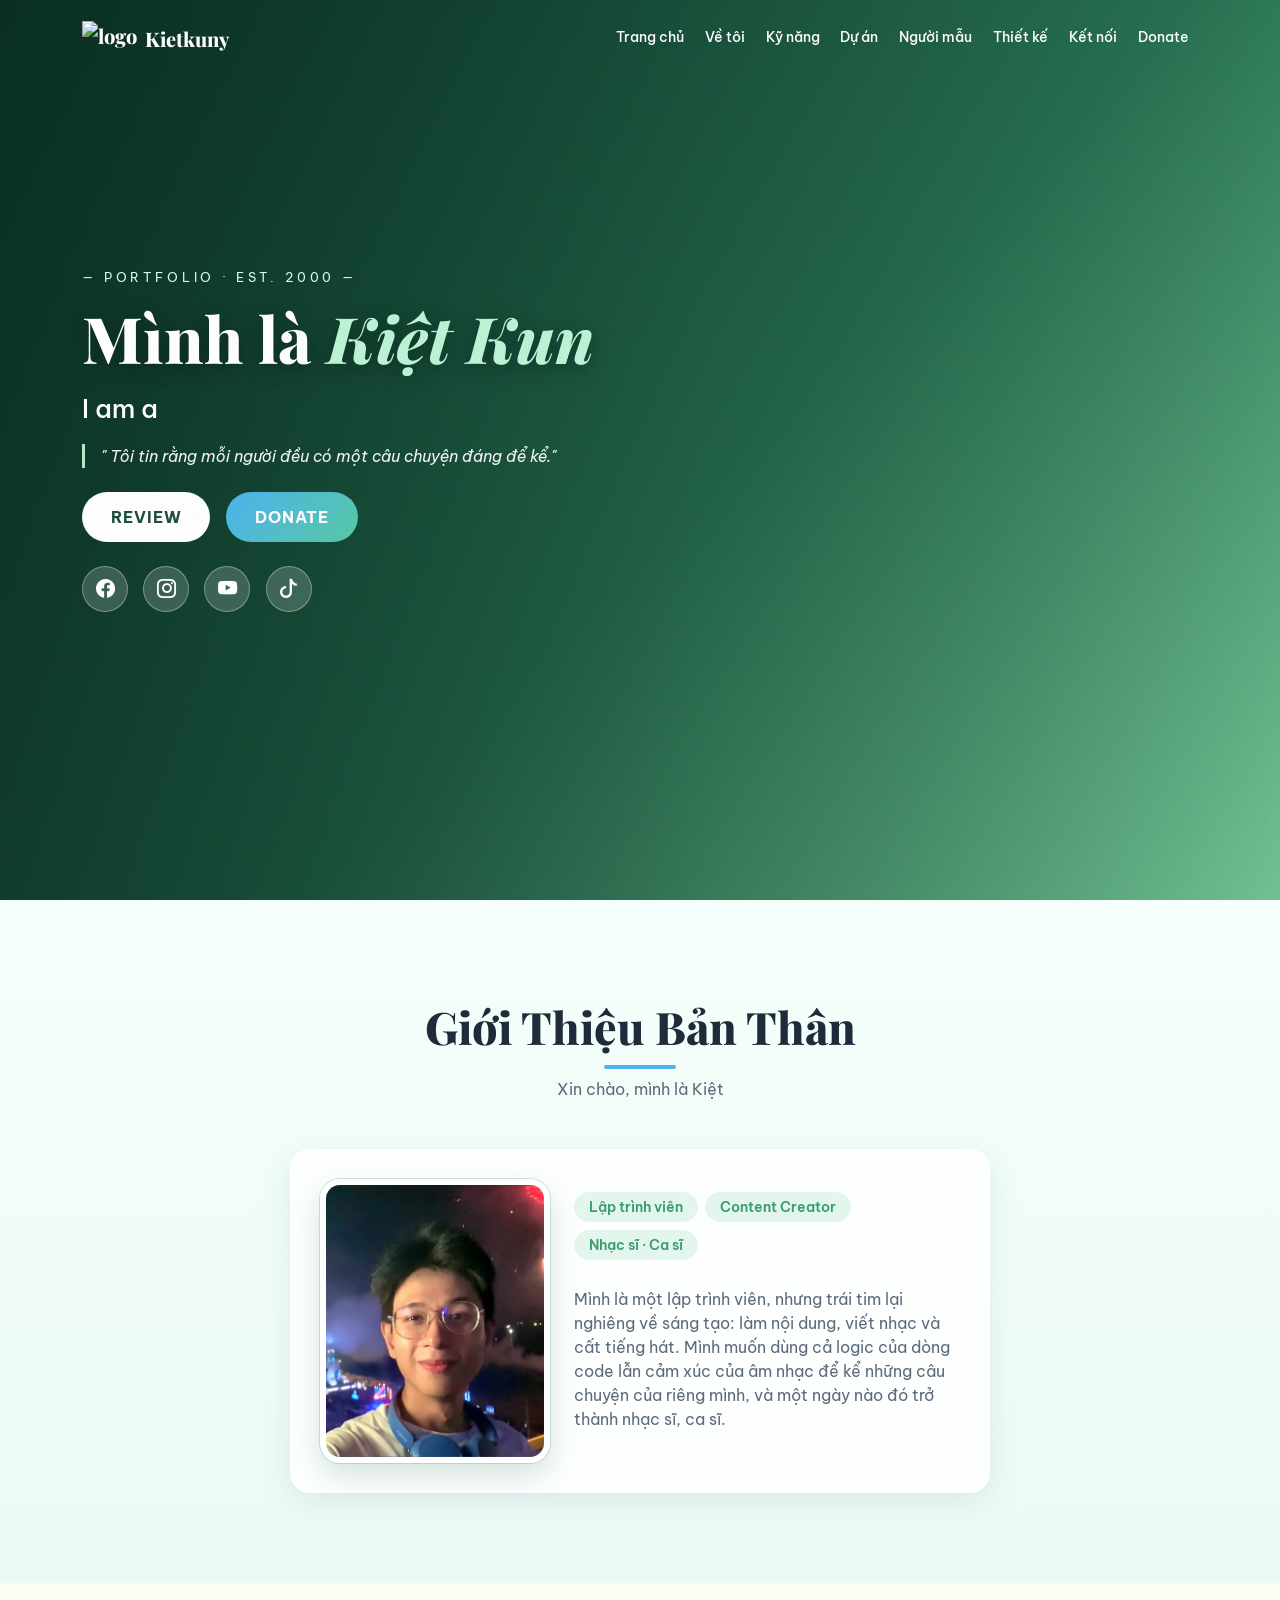
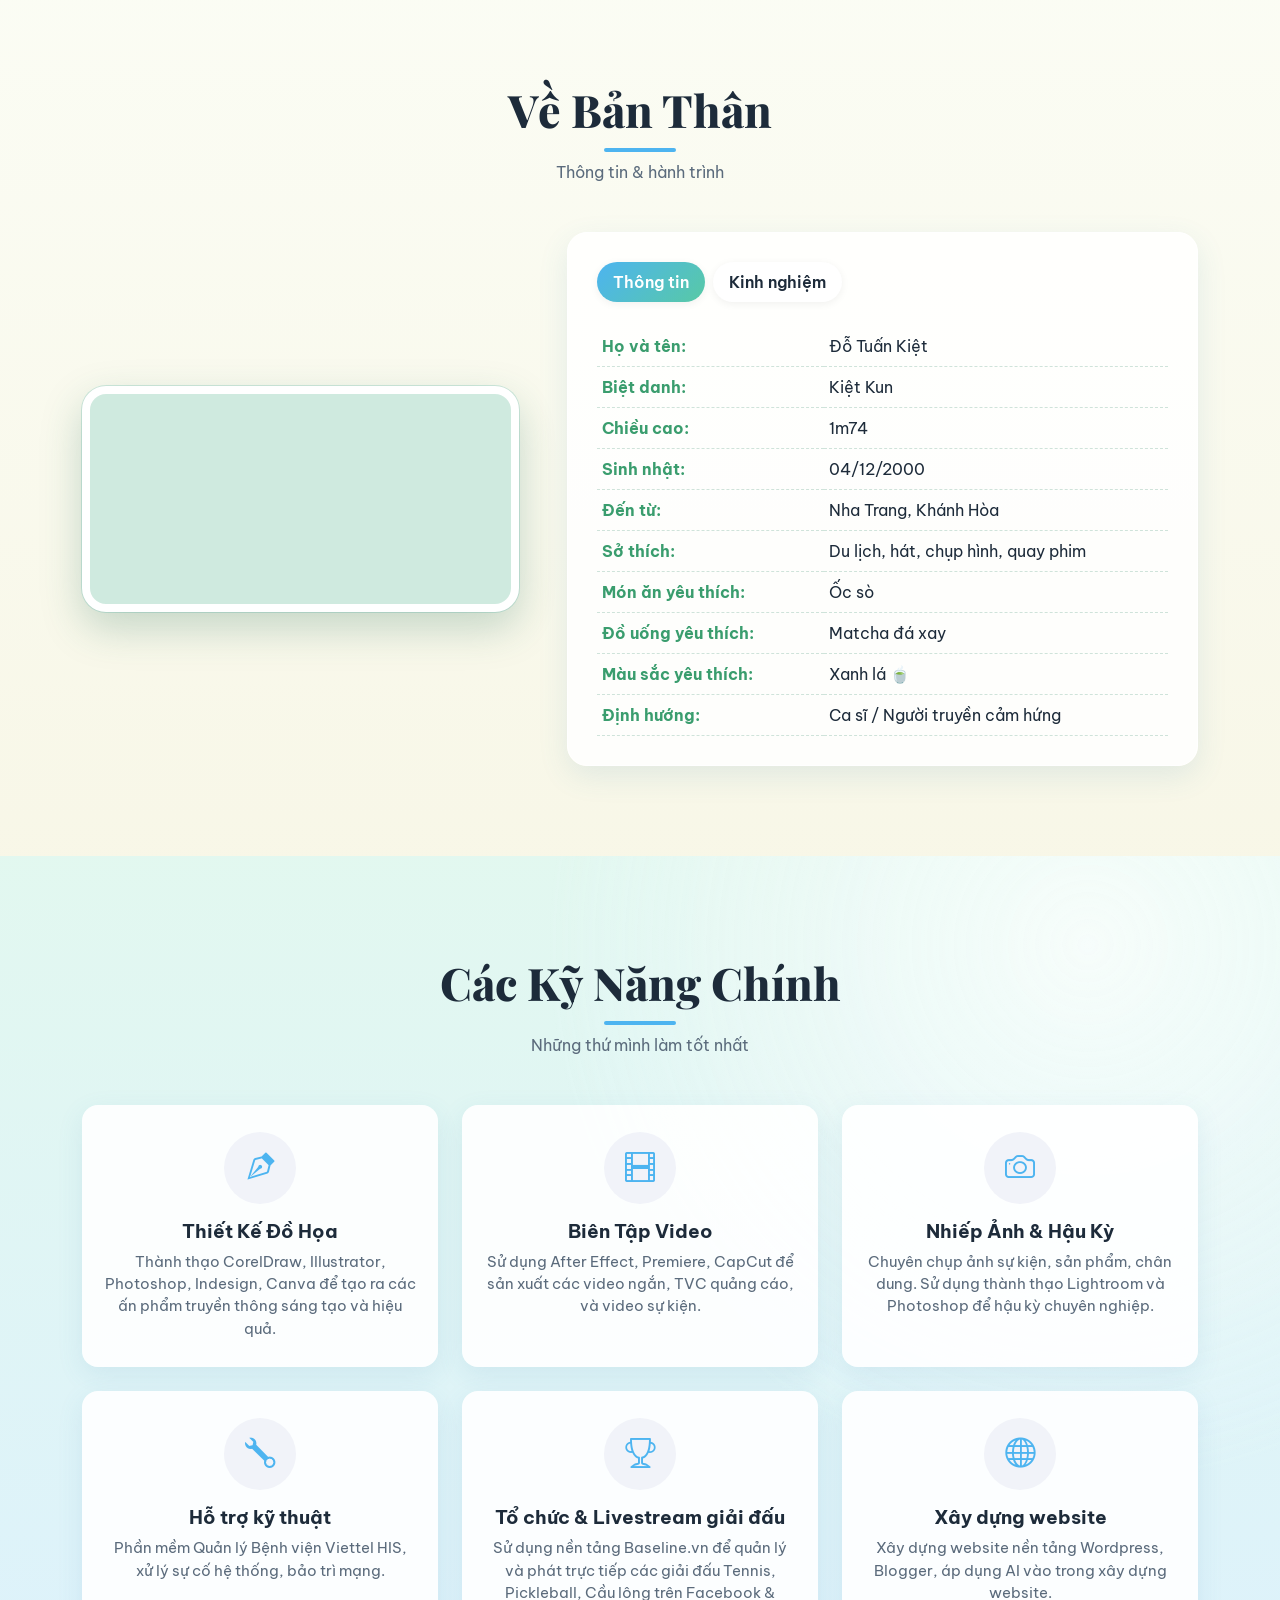
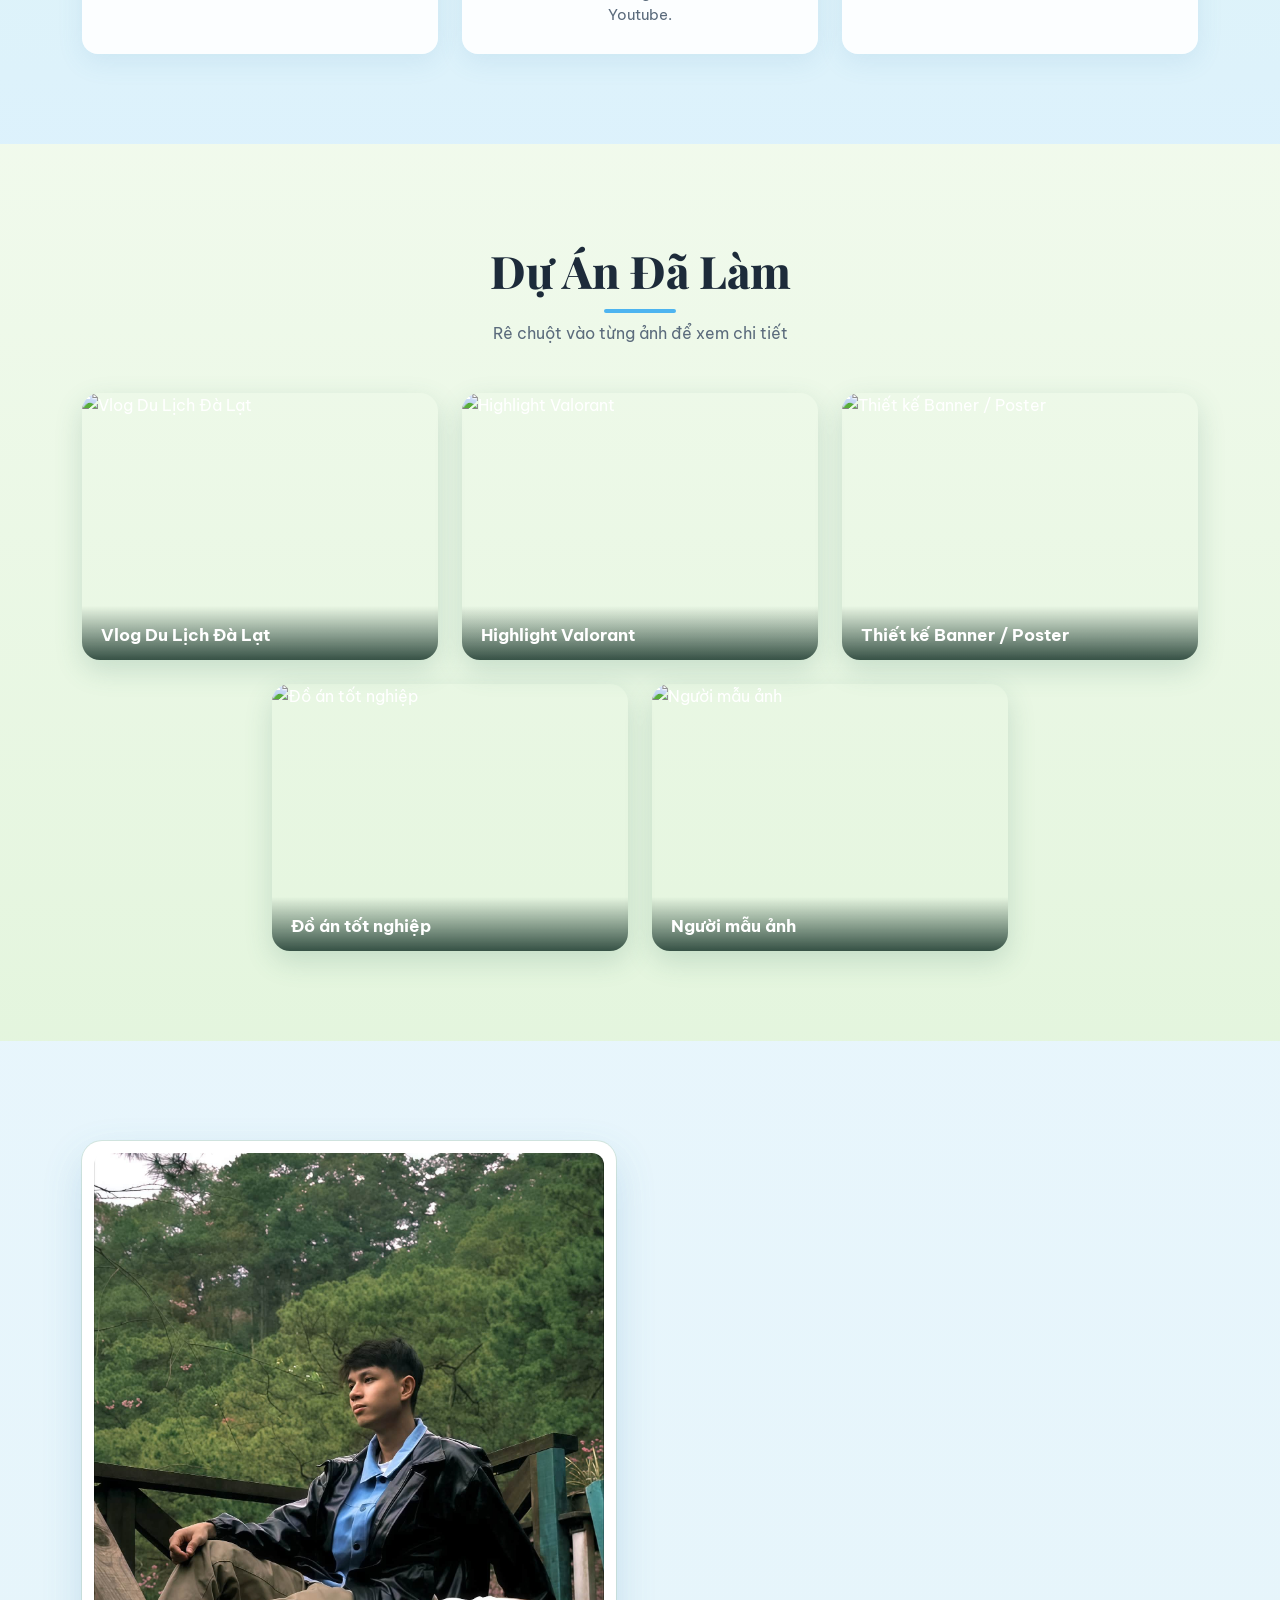
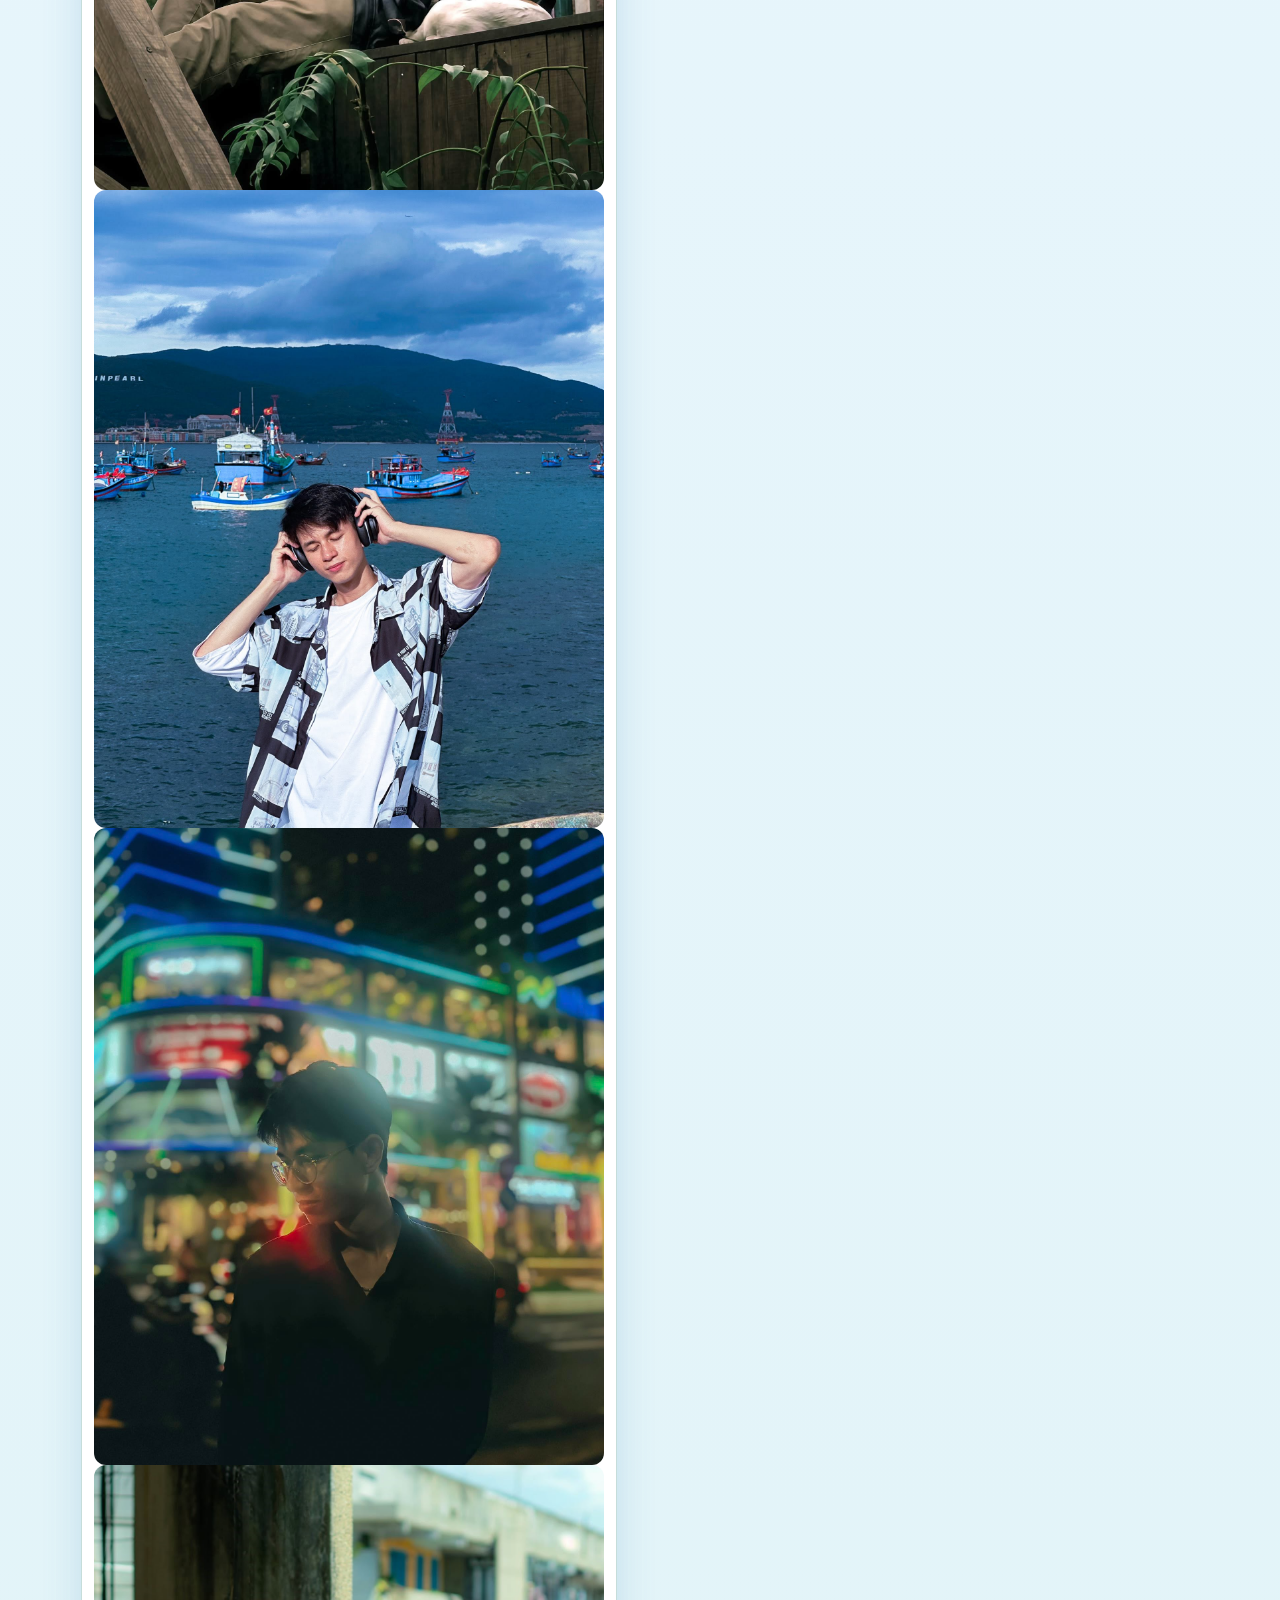
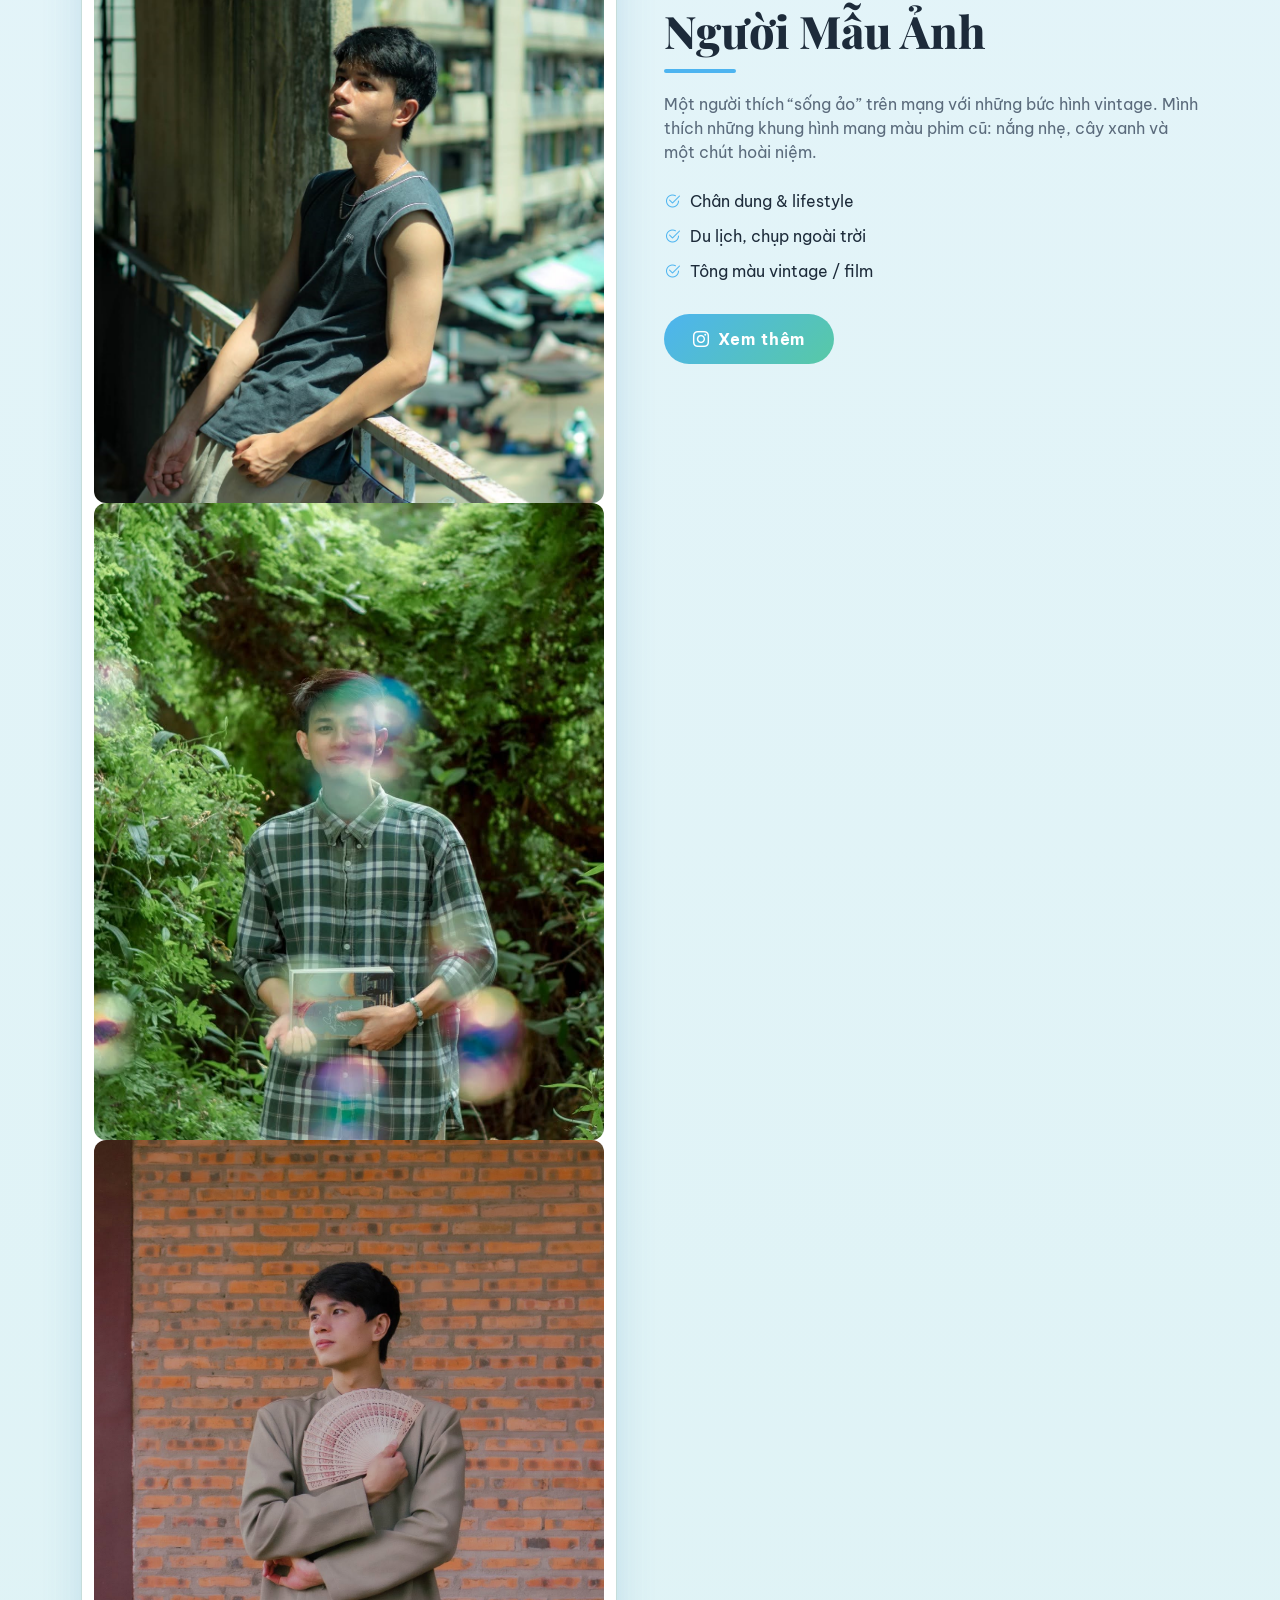
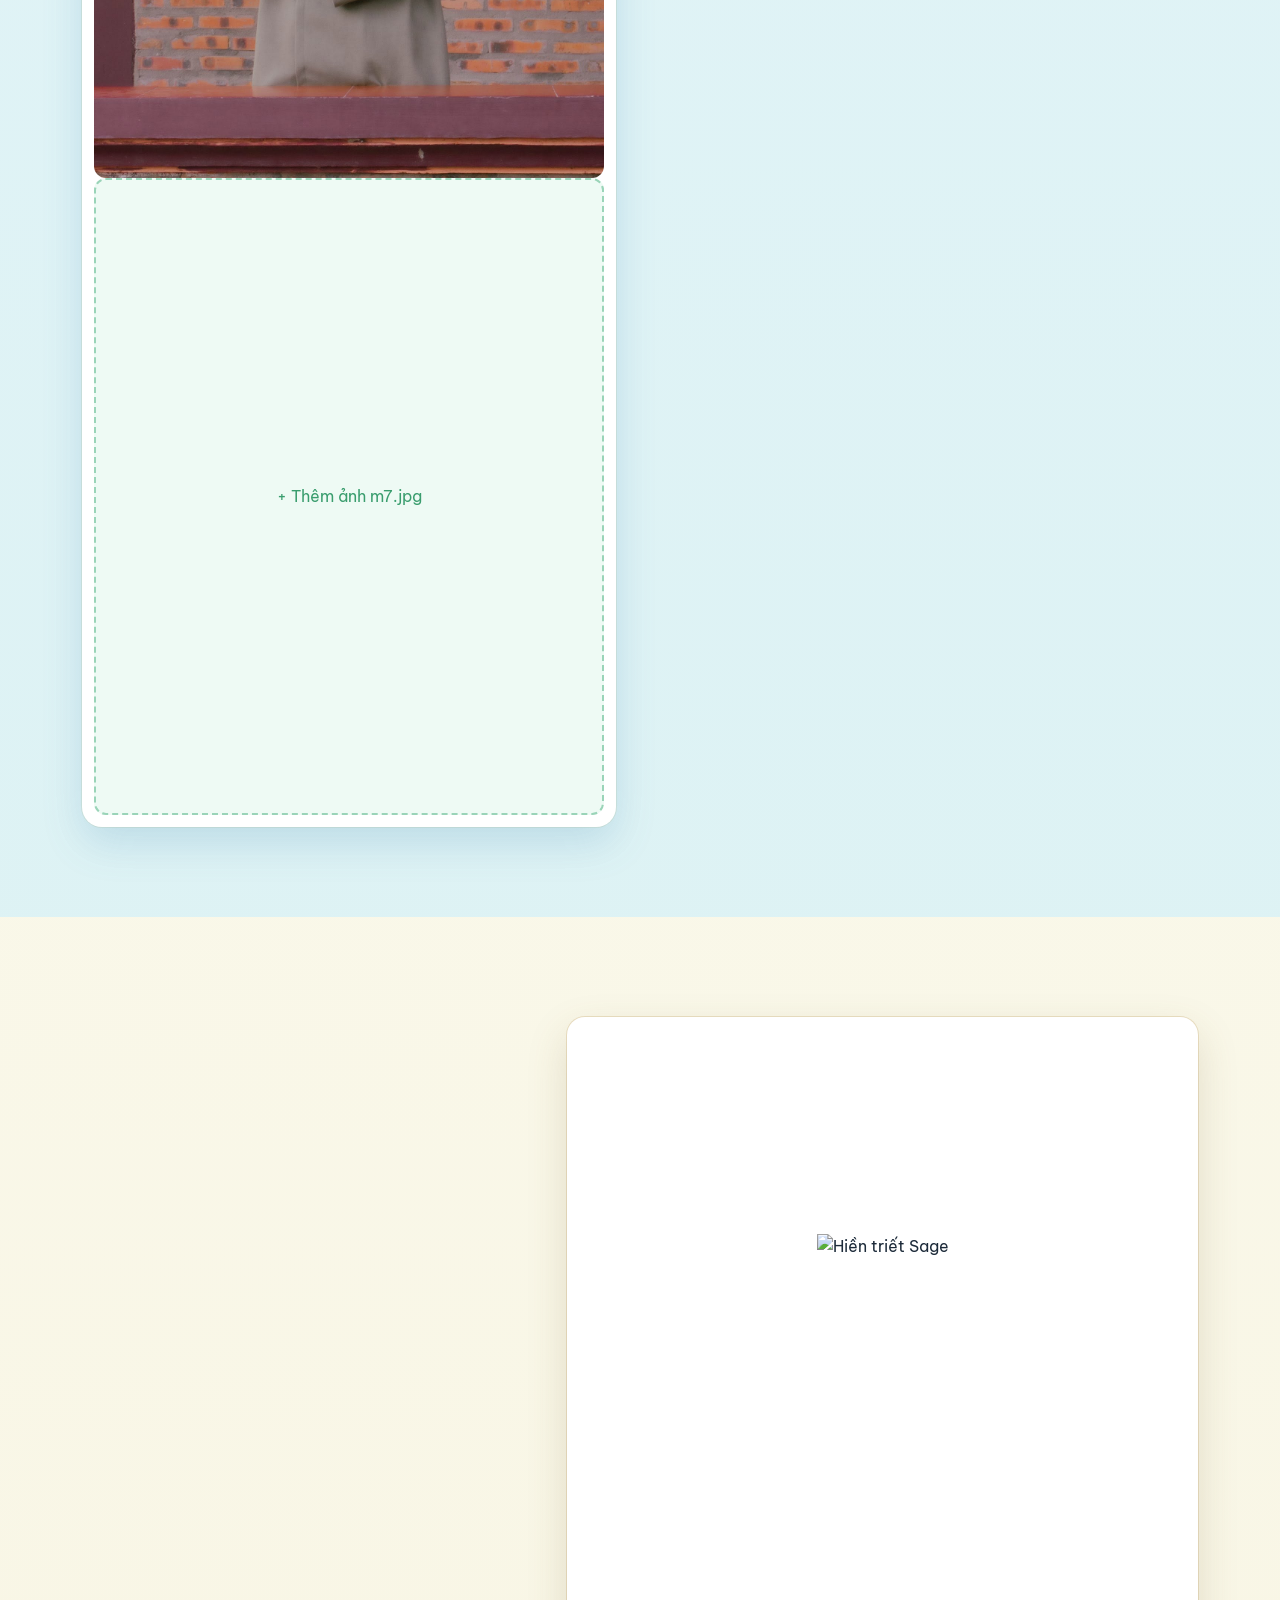
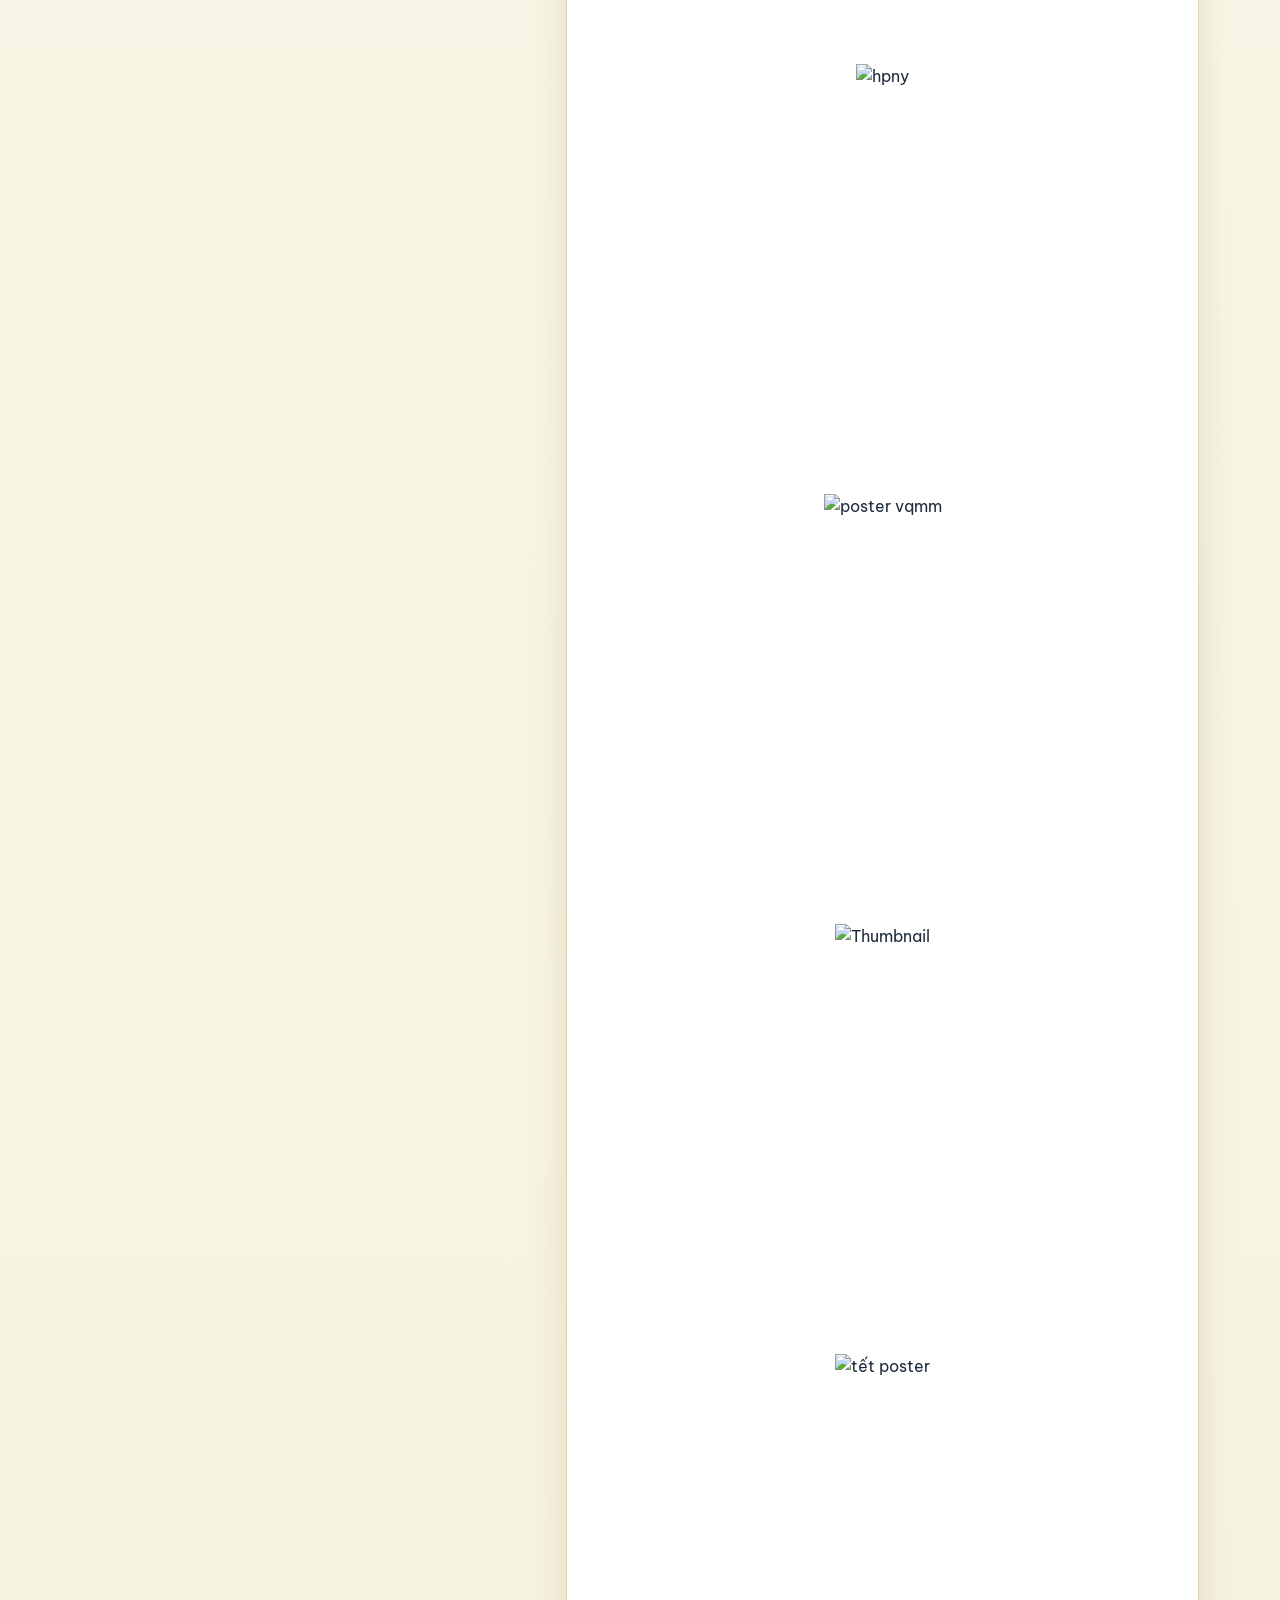
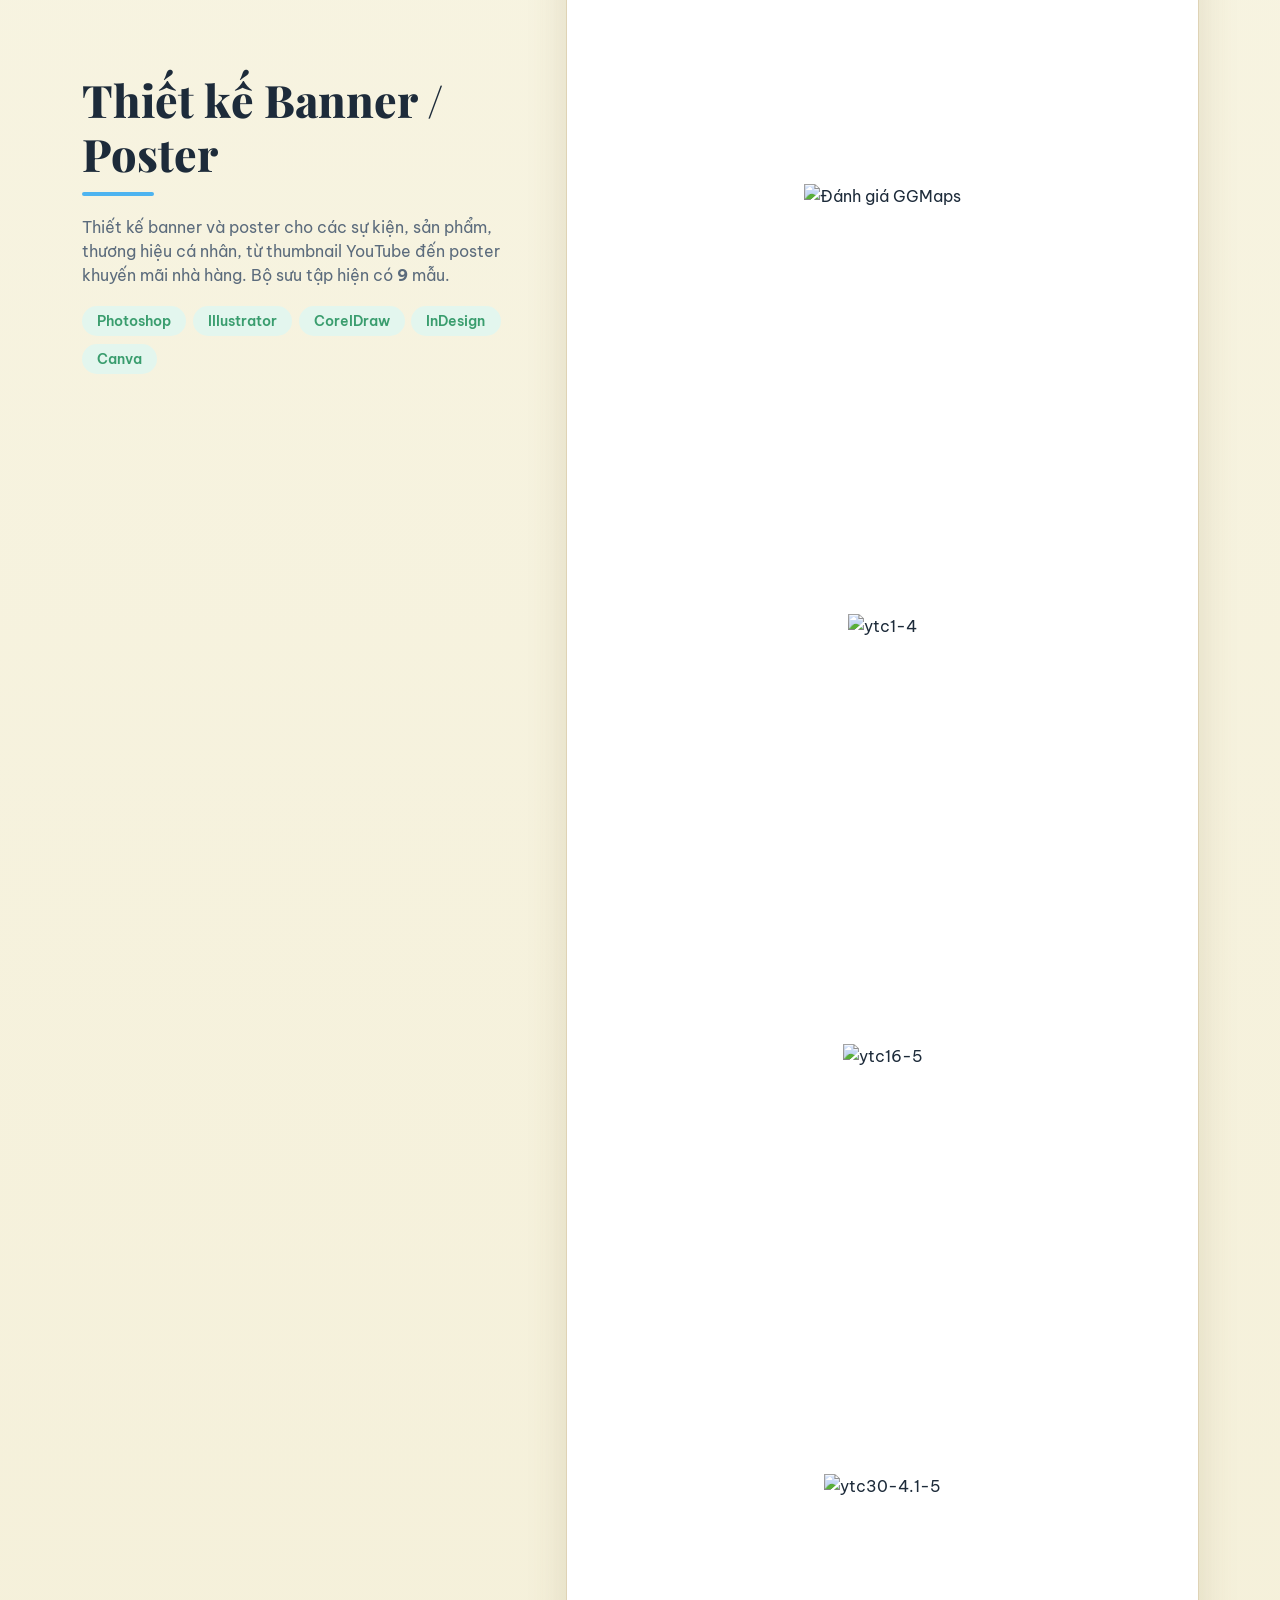
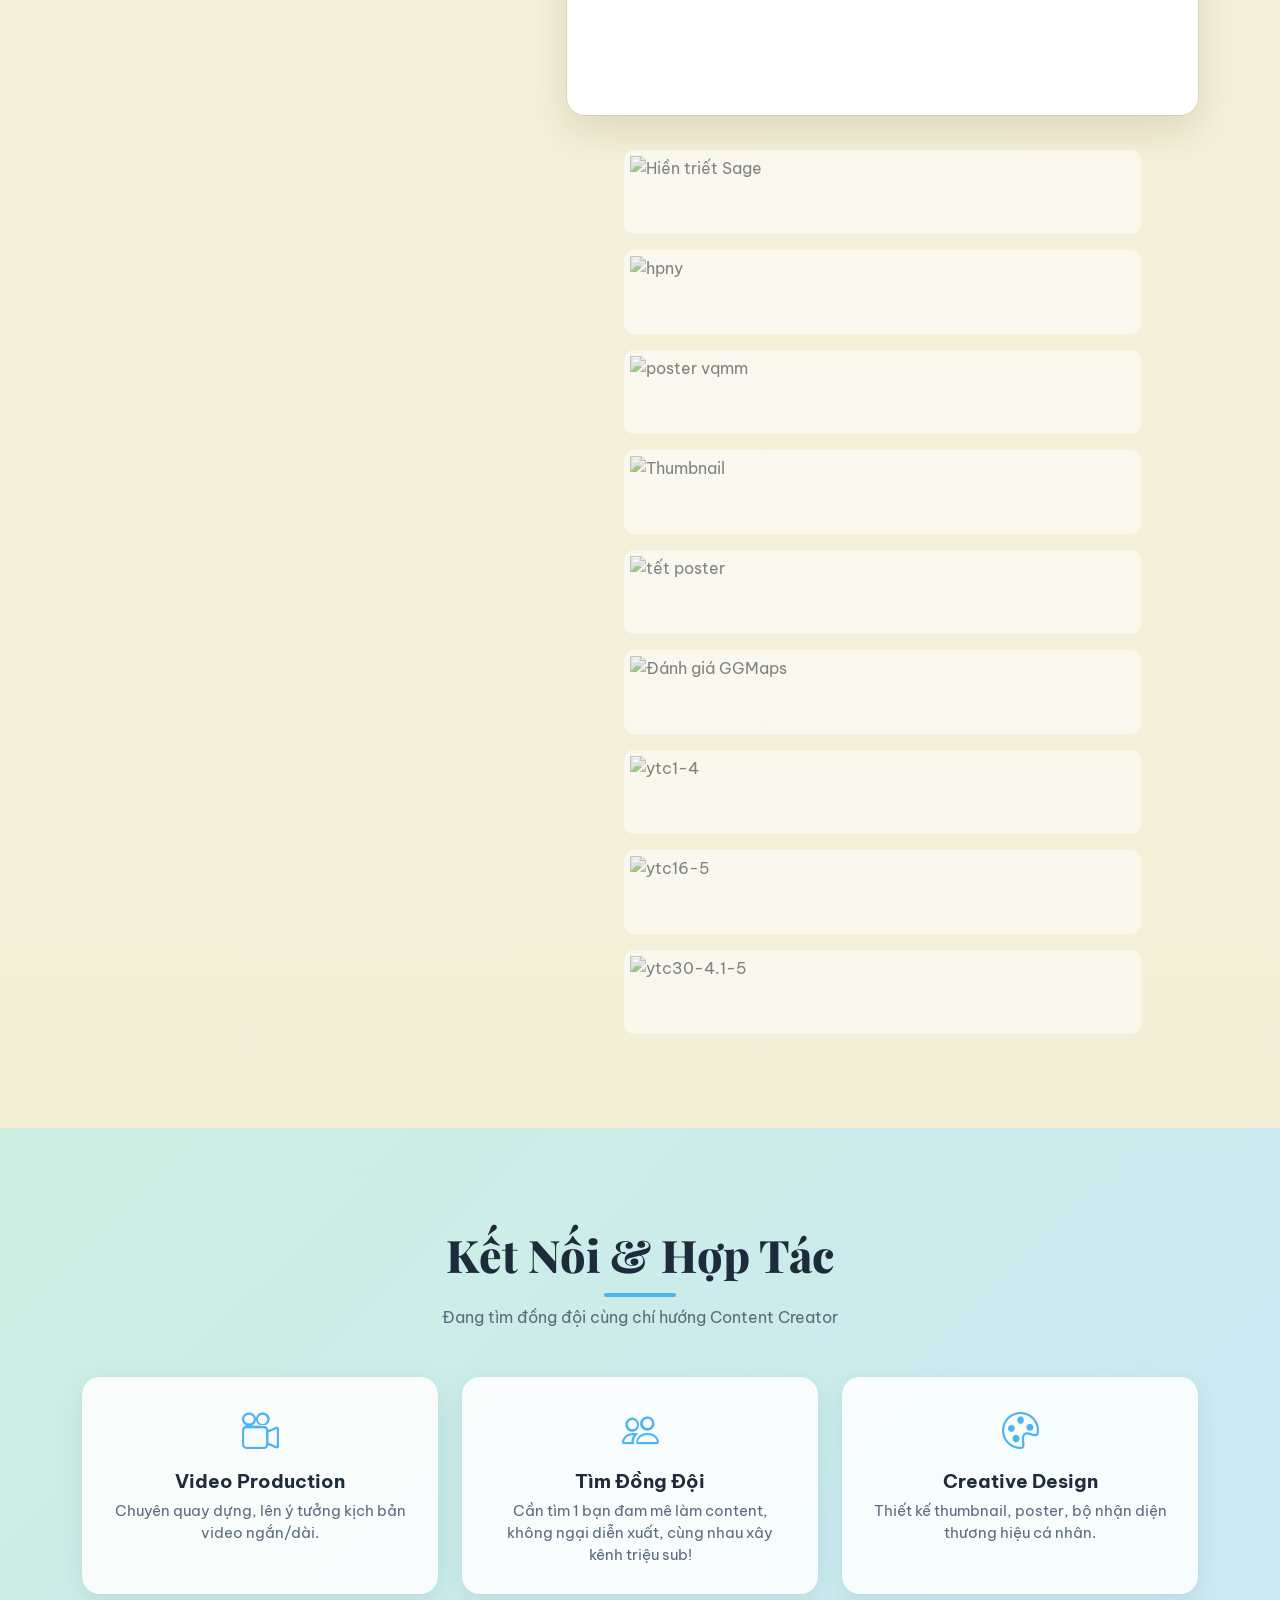
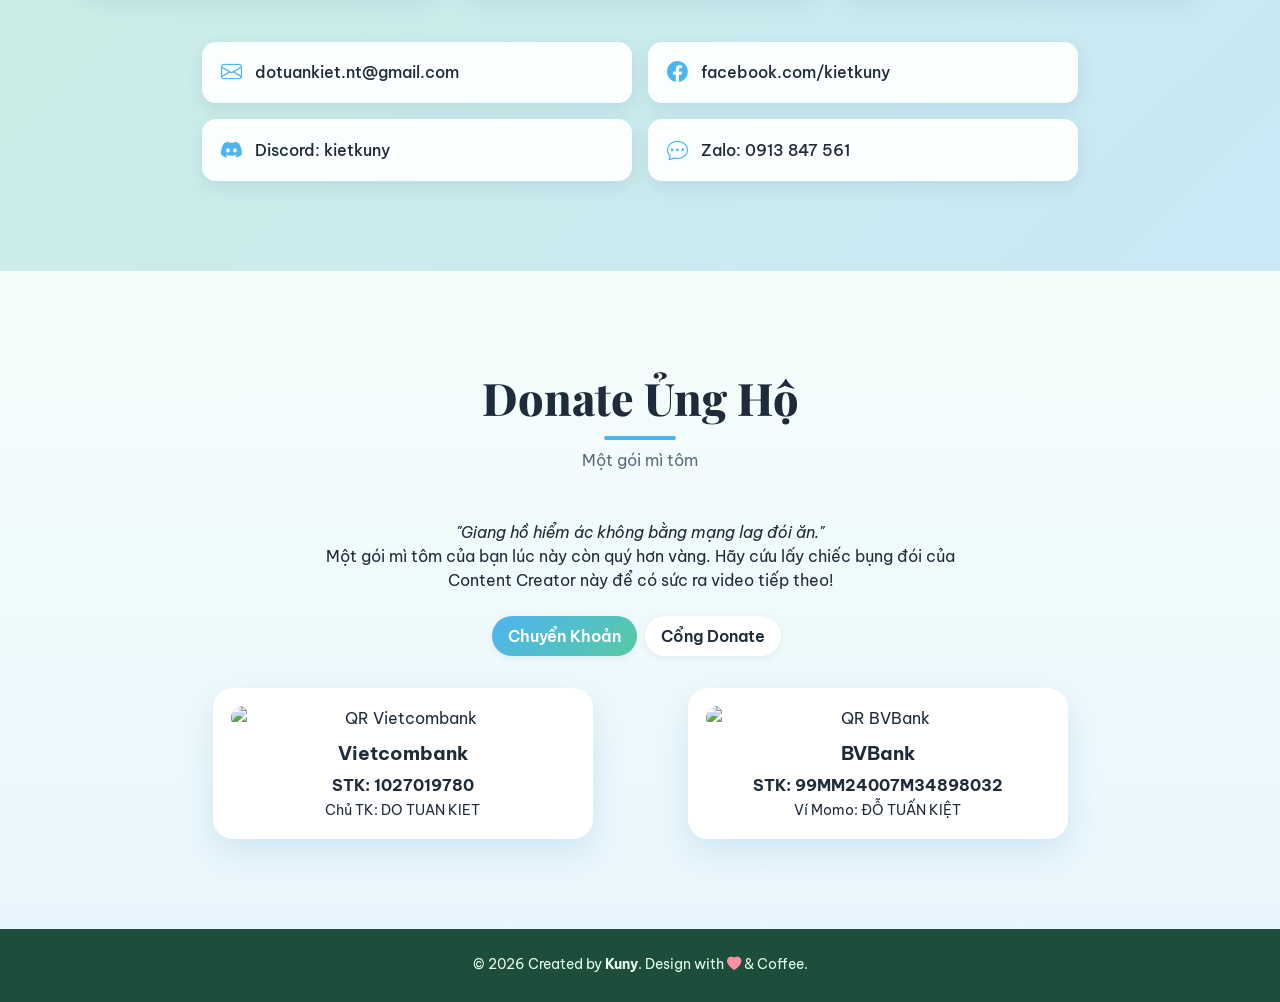
==== commit 2ced7581: "update ảnh" ====
--- a/index.html
+++ b/index.html
@@ -76,7 +76,7 @@
       <p class="sub">Xin chào, mình là Kiệt</p>
       <div class="glass intro-card" data-aos="fade-up">
         <div class="row g-4 align-items-center">
-          <div class="col-lg-auto d-none d-lg-block">
+          <div class="col-lg-auto d-flex justify-content-center">
             <div class="pf" data-f="profile.jpg"><img src="img/profile.jpg" alt="Kiệt Kun"
                 onerror="this.parentNode.classList.add('empty')"></div>
           </div>
--- a/css/style.css
+++ b/css/style.css
@@ -262,7 +262,7 @@
     background: linear-gradient(90deg, rgba(8, 40, 30, .7), rgba(8, 40, 30, .3) 55%, rgba(8, 40, 30, .08))
 }
 
-#home::after {
+/* #home::after {
     content: "";
     position: absolute;
     left: 0;
@@ -271,7 +271,7 @@
     height: 140px;
     z-index: 1;
     background: linear-gradient(transparent, #f7fffc)
-}
+} */
 
 @media(max-width:991px) {
     #home {
@@ -530,7 +530,7 @@
 }
 
 .intro-card {
-    max-width: 900px;
+    max-width: 700px;
     margin: 0 auto
 }
 
@@ -831,7 +831,6 @@
 .mw img {
     width: 100%;
     aspect-ratio: 4/5;
-    max-height: 560px;
     object-fit: cover;
     border-radius: 12px;
     display: block
